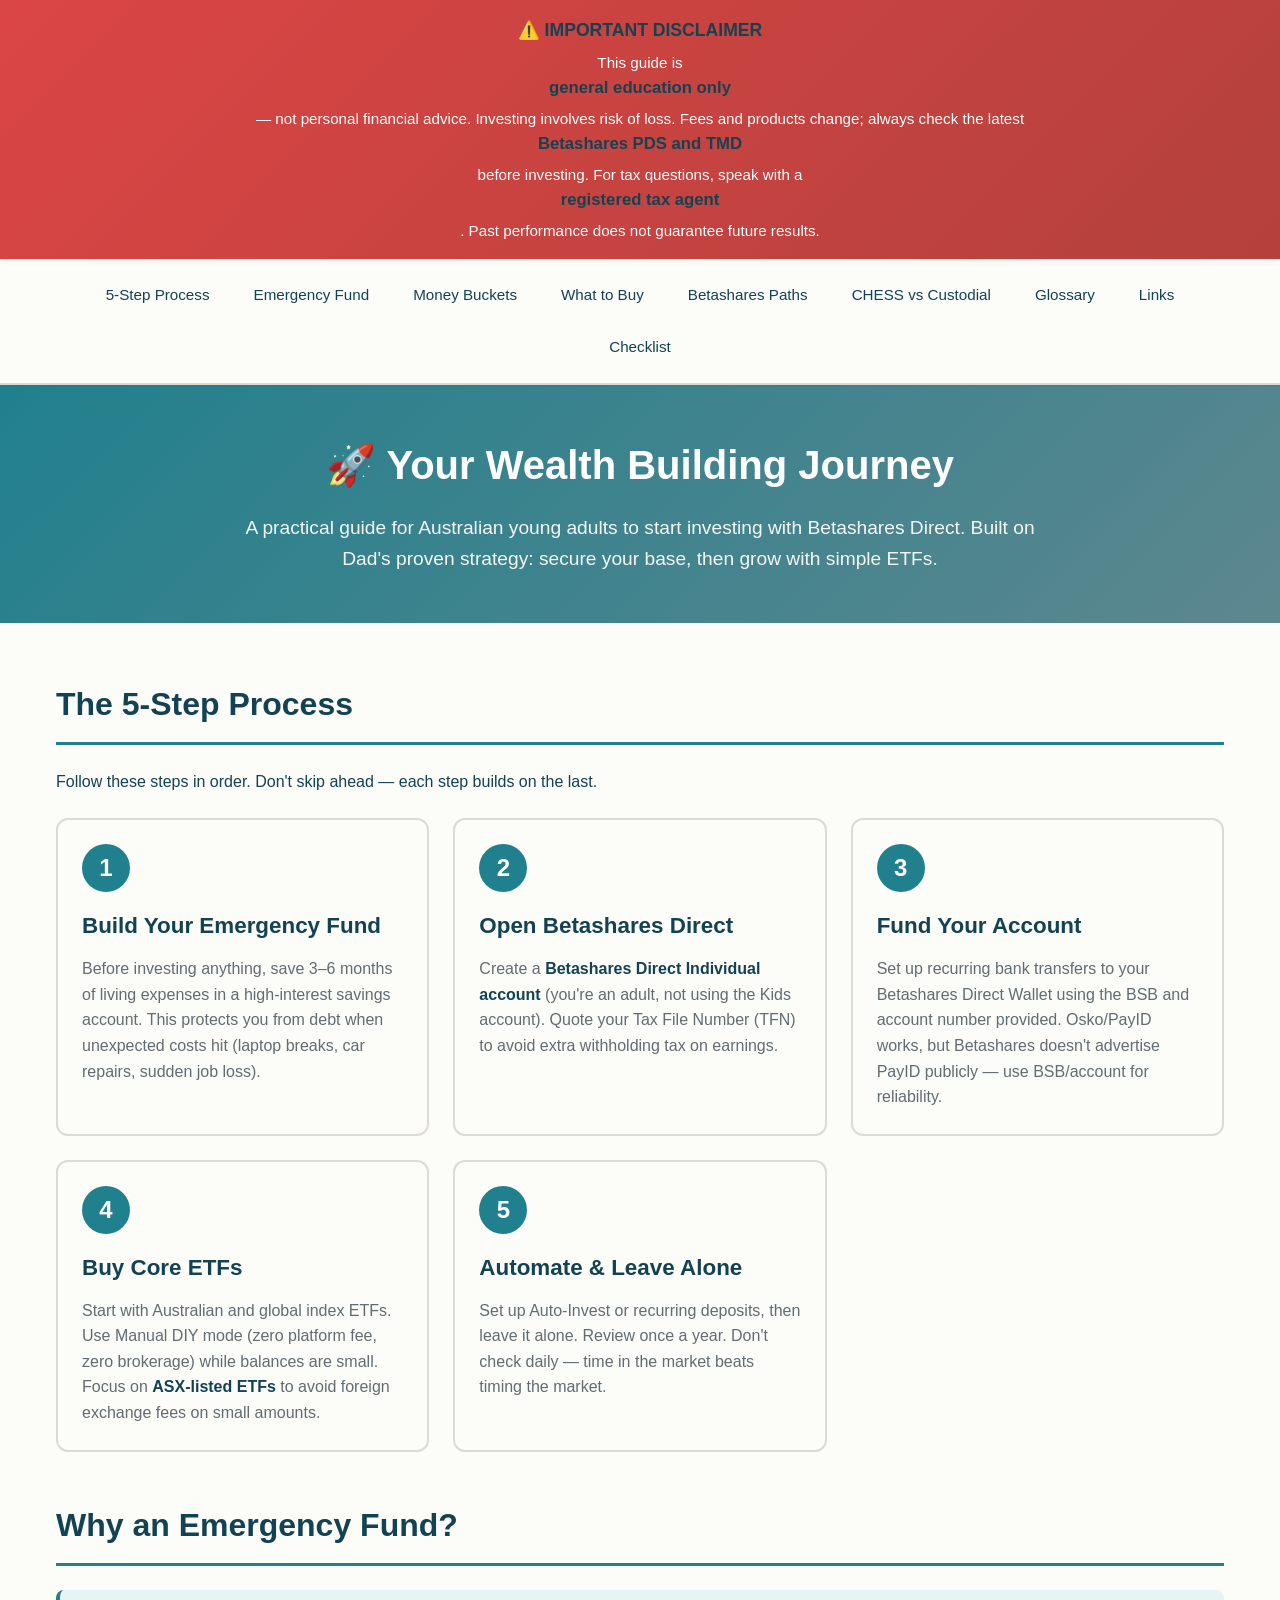
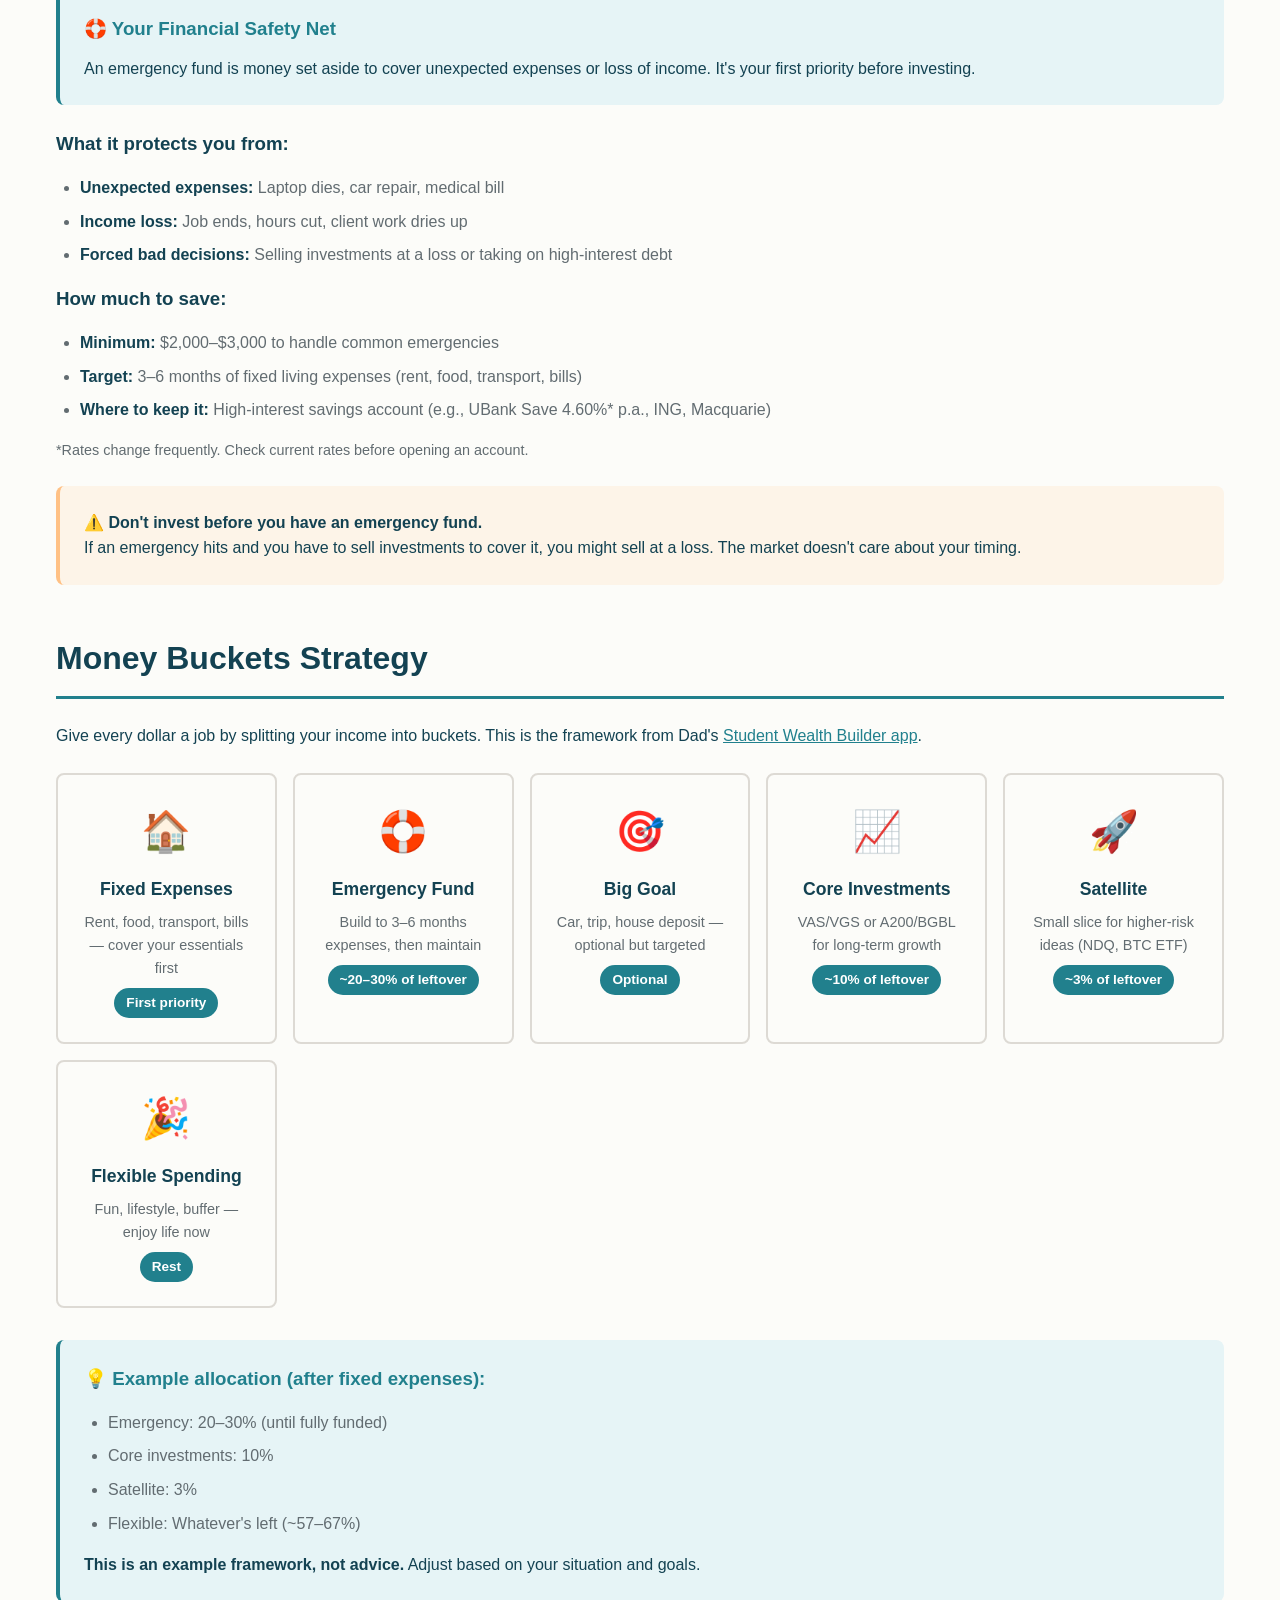
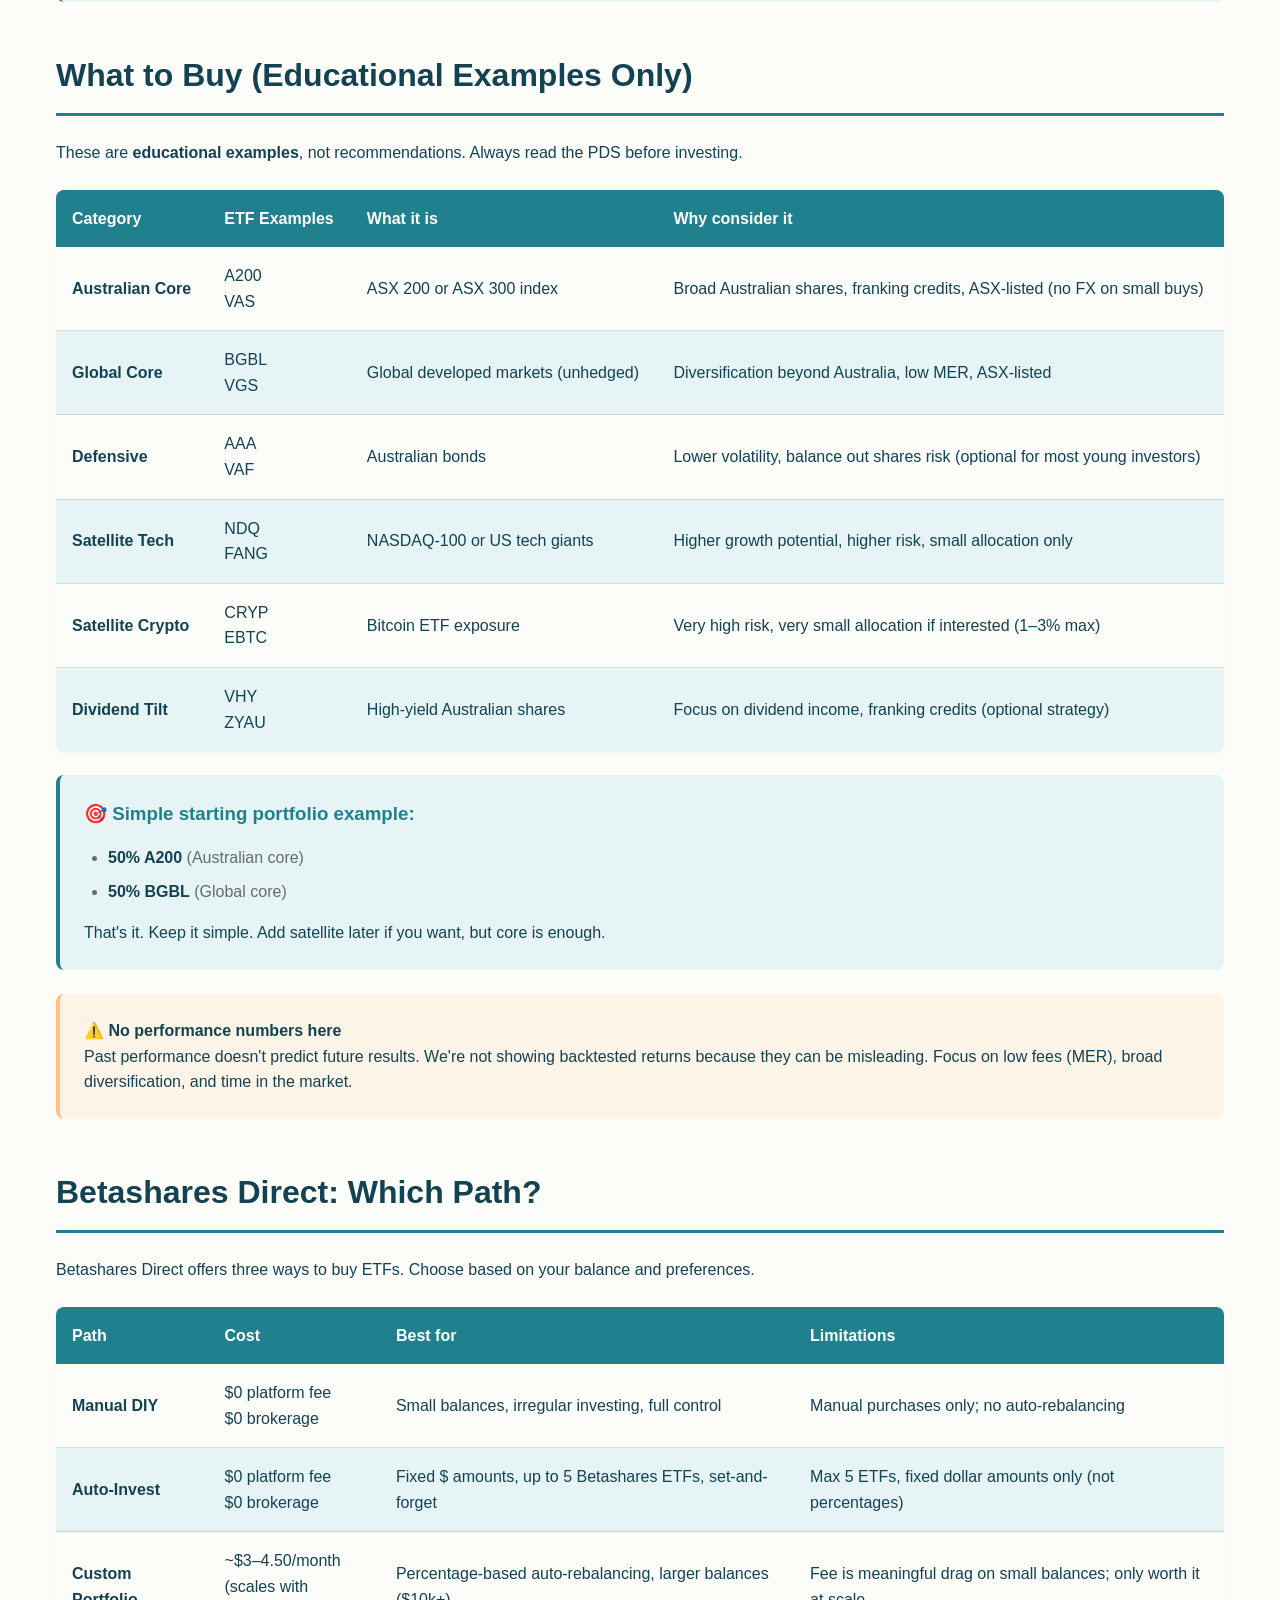
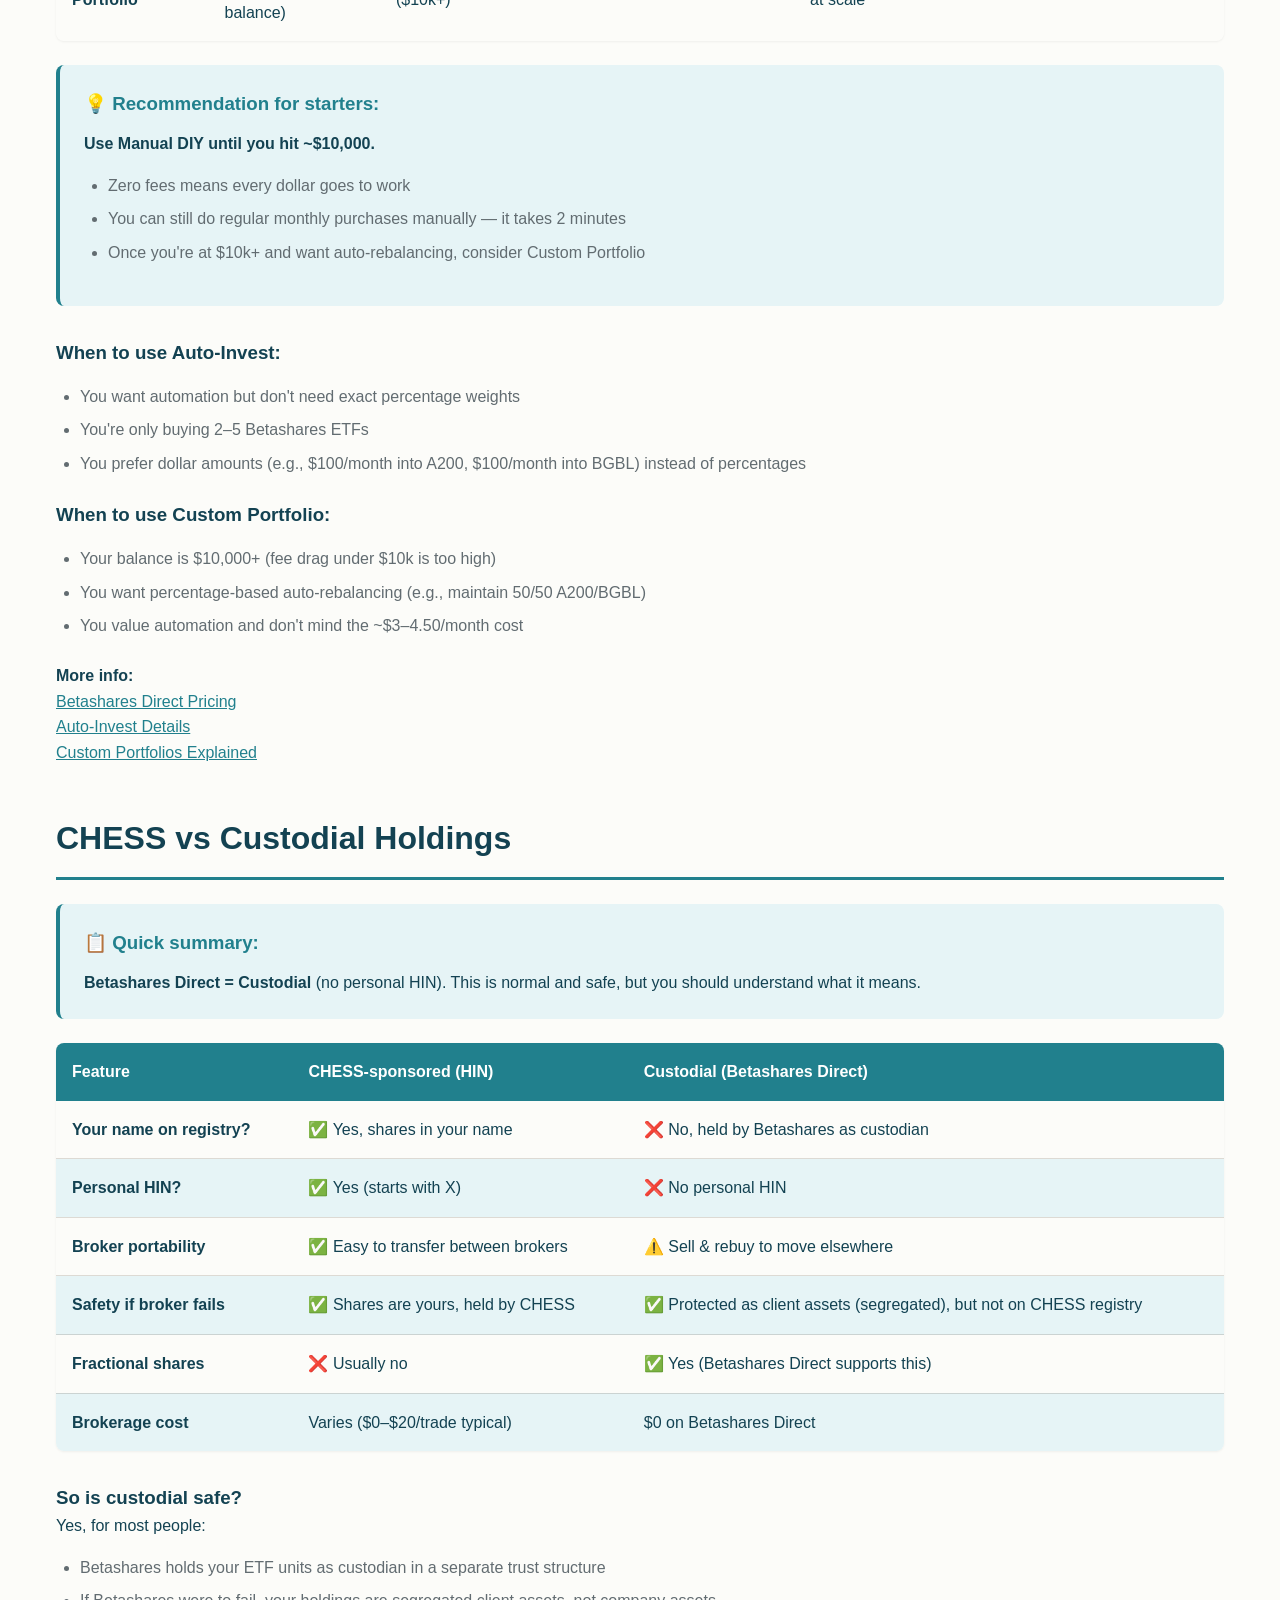
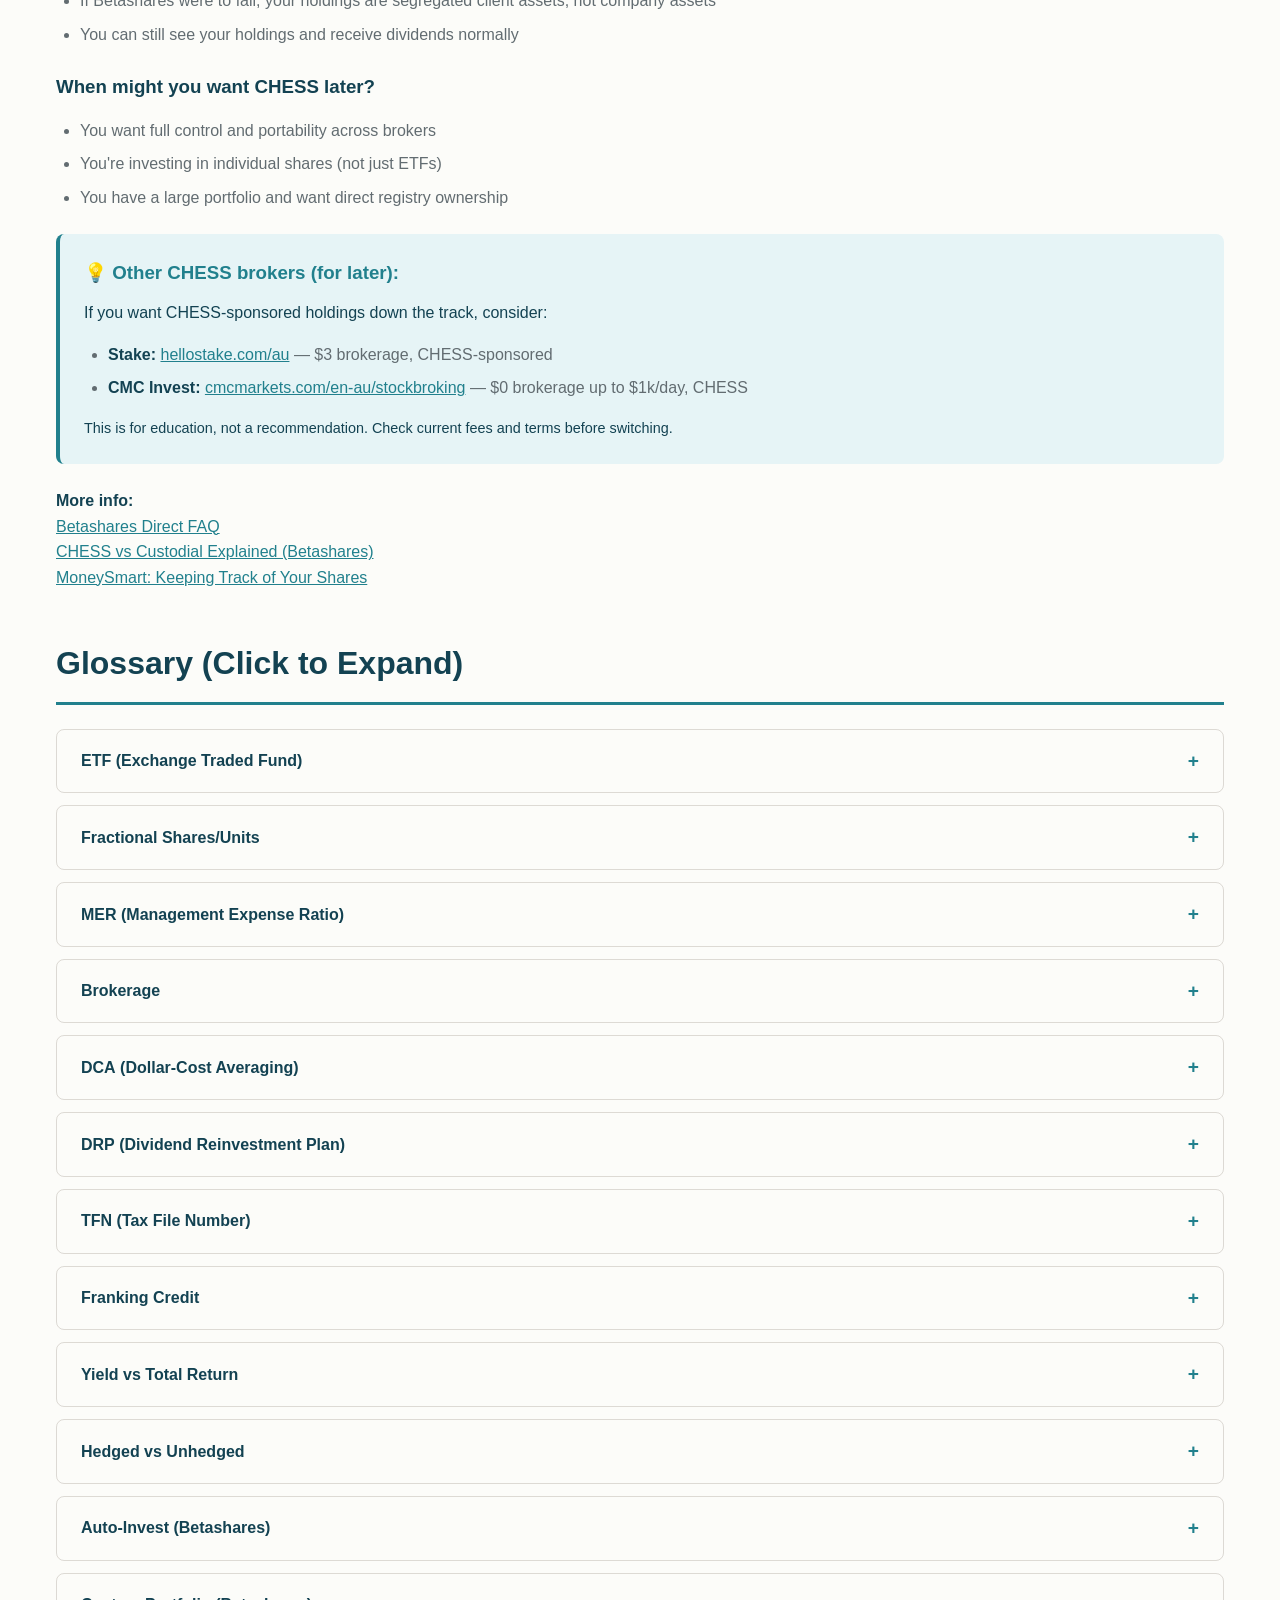
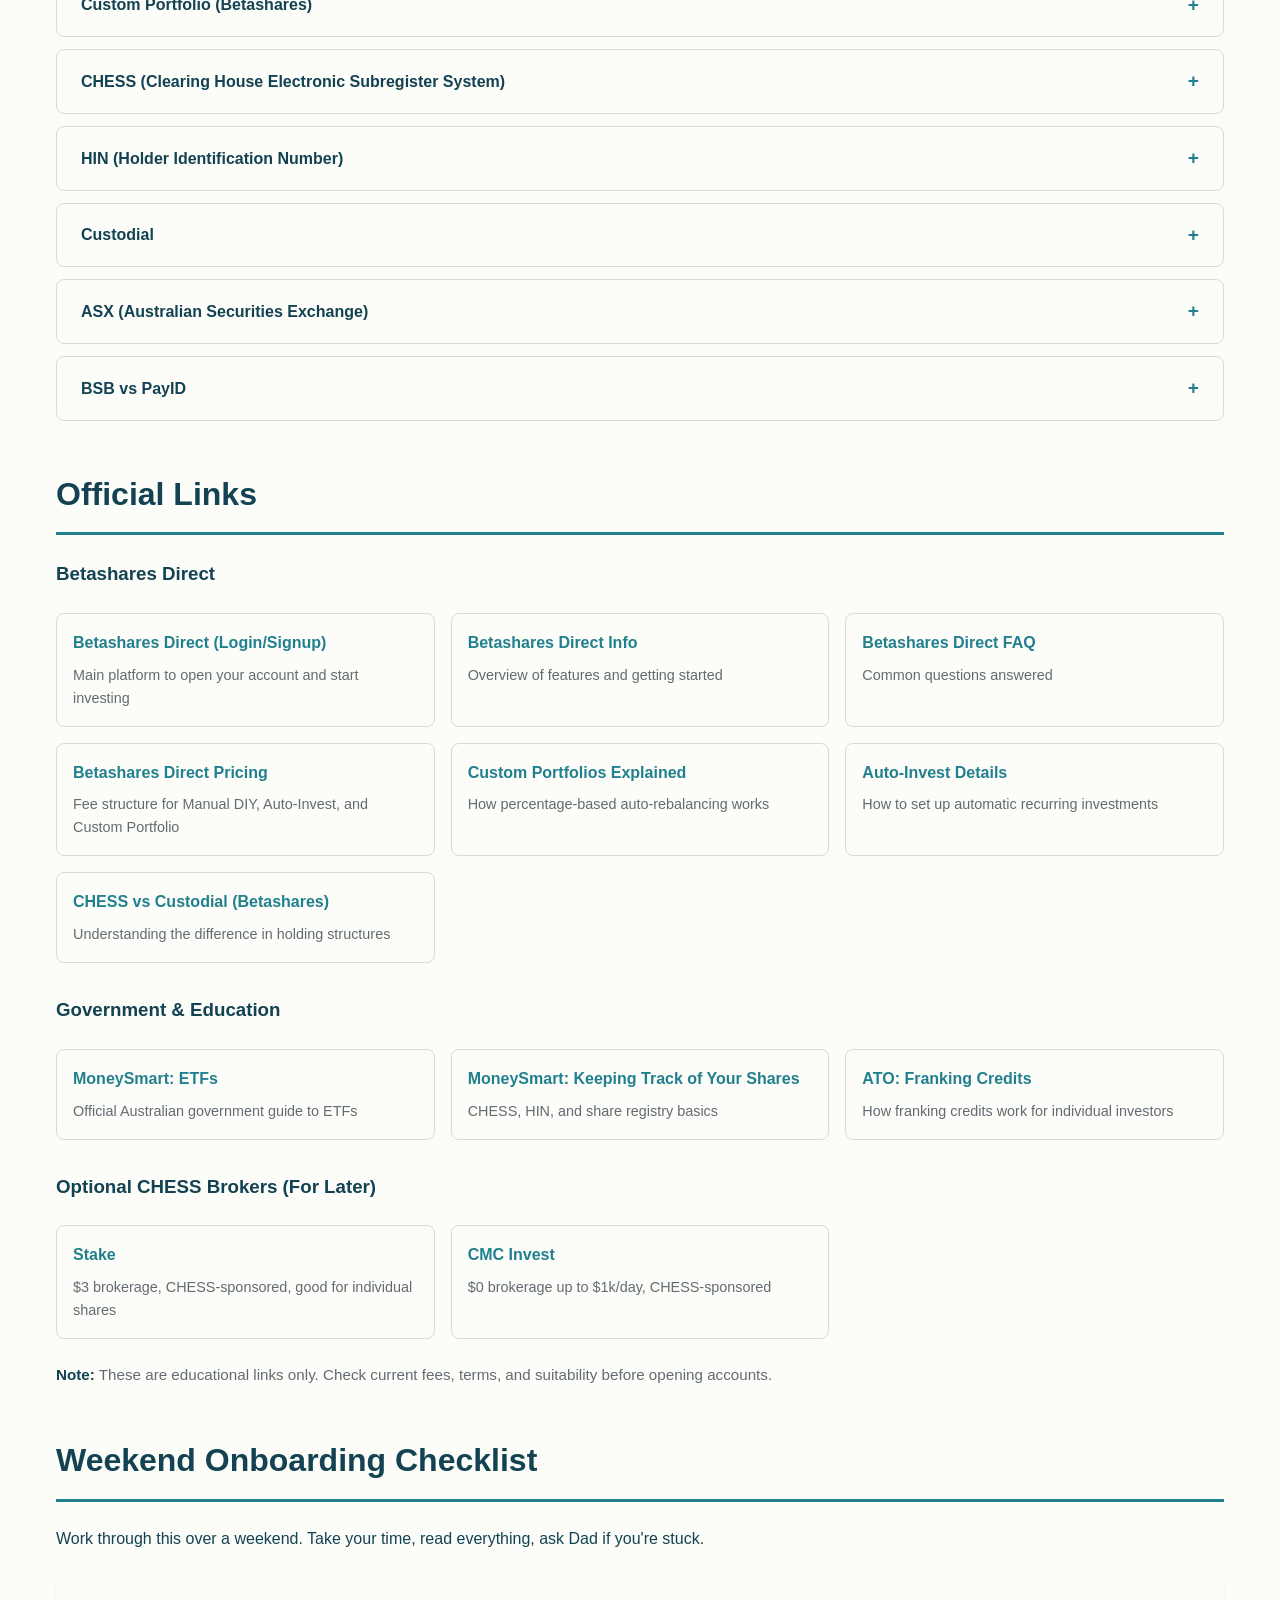
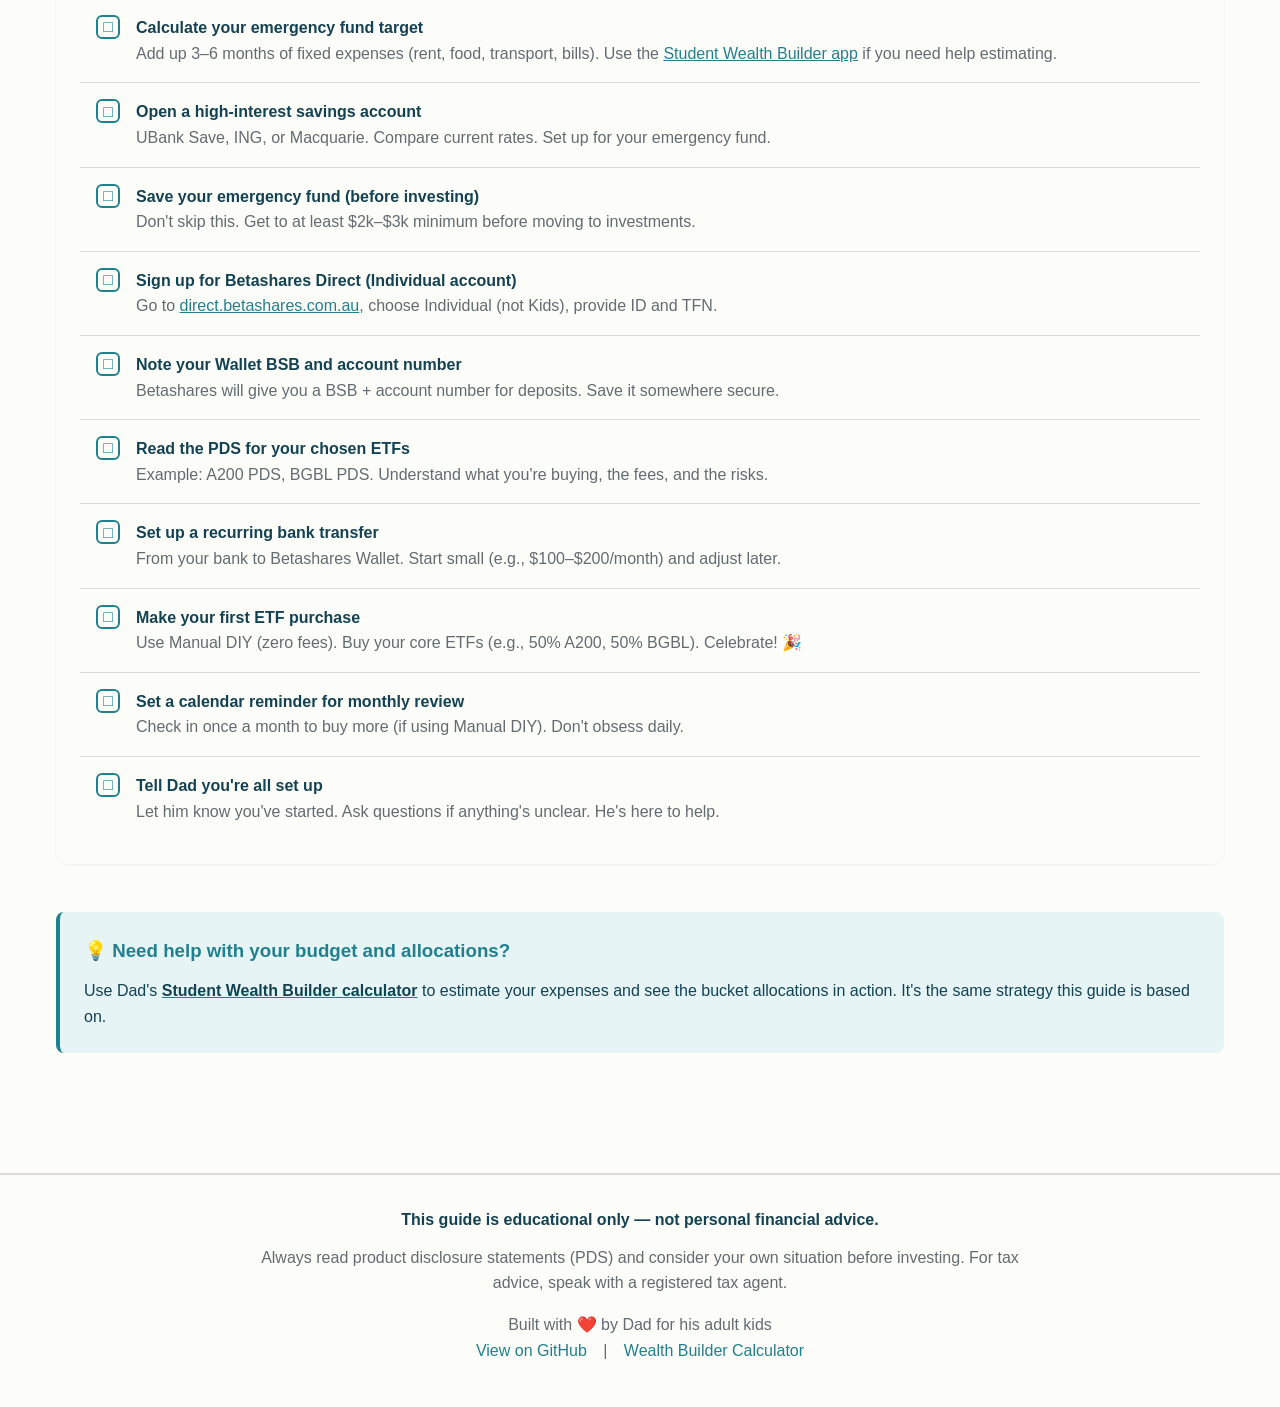
==== guide.html @ 640d8de7 "Add comprehensive wealth guide for adult kids - Create guide.html: self-contained, shareable HTML gu" ====
<!DOCTYPE html>
<html lang="en">
<head>
    <meta charset="UTF-8">
    <meta name="viewport" content="width=device-width, initial-scale=1.0">
    <title>Australian Investing Guide for Young Adults | Betashares Direct</title>
    <style>
        :root {
            --color-primary: #21808D;
            --color-primary-hover: #1D7480;
            --color-primary-light: #E6F4F6;
            --color-secondary: #5D878F;
            --color-accent: #1FB8CD;
            --color-warning: #FFC185;
            --color-error: #DB4545;
            --color-success: #21808D;
            --color-bg: #FCFCF9;
            --color-surface: #FFFFF D;
            --color-text: #134252;
            --color-text-secondary: #626C71;
            --color-border: rgba(94, 82, 64, 0.2);
            --spacing-xs: 8px;
            --spacing-sm: 12px;
            --spacing-md: 16px;
            --spacing-lg: 24px;
            --spacing-xl: 32px;
            --spacing-2xl: 48px;
            --radius-sm: 6px;
            --radius-md: 8px;
            --radius-lg: 12px;
            --shadow-sm: 0 1px 3px rgba(0, 0, 0, 0.04), 0 1px 2px rgba(0, 0, 0, 0.02);
            --shadow-md: 0 4px 6px -1px rgba(0, 0, 0, 0.04), 0 2px 4px -1px rgba(0, 0, 0, 0.02);
        }

        @media (prefers-color-scheme: dark) {
            :root {
                --color-bg: #1F2121;
                --color-surface: #262828;
                --color-text: #F5F5F5;
                --color-text-secondary: rgba(167, 169, 169, 0.7);
                --color-primary: #32B8C6;
                --color-primary-hover: #2DA6B2;
                --color-primary-light: rgba(50, 184, 198, 0.15);
                --color-border: rgba(119, 124, 124, 0.3);
            }
        }

        * {
            margin: 0;
            padding: 0;
            box-sizing: border-box;
        }

        body {
            font-family: -apple-system, BlinkMacSystemFont, 'Segoe UI', Roboto, 'Helvetica Neue', Arial, sans-serif;
            line-height: 1.6;
            color: var(--color-text);
            background-color: var(--color-bg);
            font-size: 16px;
        }

        .disclaimer-banner {
            background: linear-gradient(135deg, #DB4545 0%, #B4413C 100%);
            color: white;
            padding: var(--spacing-md) var(--spacing-lg);
            text-align: center;
            position: sticky;
            top: 0;
            z-index: 1000;
            box-shadow: var(--shadow-md);
        }

        .disclaimer-banner strong {
            display: block;
            font-size: 1.1em;
            margin-bottom: var(--spacing-xs);
        }

        .disclaimer-banner p {
            font-size: 0.95em;
            max-width: 1200px;
            margin: 0 auto;
            line-height: 1.5;
        }

        .nav-menu {
            background: var(--color-surface);
            border-bottom: 2px solid var(--color-border);
            padding: var(--spacing-md) 0;
            position: sticky;
            top: 0;
            z-index: 999;
            box-shadow: var(--shadow-sm);
        }

        .nav-container {
            max-width: 1200px;
            margin: 0 auto;
            padding: 0 var(--spacing-md);
            display: flex;
            flex-wrap: wrap;
            gap: var(--spacing-sm);
            justify-content: center;
        }

        .nav-link {
            color: var(--color-text);
            text-decoration: none;
            padding: var(--spacing-xs) var(--spacing-md);
            border-radius: var(--radius-sm);
            transition: all 0.2s;
            font-weight: 500;
            font-size: 0.95em;
        }

        .nav-link:hover {
            background: var(--color-primary-light);
            color: var(--color-primary);
        }

        .container {
            max-width: 1200px;
            margin: 0 auto;
            padding: var(--spacing-lg) var(--spacing-md);
        }

        .hero {
            background: linear-gradient(135deg, var(--color-primary) 0%, var(--color-secondary) 100%);
            color: white;
            padding: var(--spacing-2xl) var(--spacing-md);
            text-align: center;
            margin-bottom: var(--spacing-xl);
        }

        .hero h1 {
            font-size: 2.5em;
            margin-bottom: var(--spacing-md);
            font-weight: 700;
        }

        .hero p {
            font-size: 1.2em;
            opacity: 0.95;
            max-width: 800px;
            margin: 0 auto;
        }

        .section {
            margin-bottom: var(--spacing-2xl);
            scroll-margin-top: 100px;
        }

        .section-title {
            font-size: 2em;
            color: var(--color-text);
            margin-bottom: var(--spacing-lg);
            padding-bottom: var(--spacing-sm);
            border-bottom: 3px solid var(--color-primary);
            font-weight: 700;
        }

        .step-cards {
            display: grid;
            grid-template-columns: repeat(auto-fit, minmax(280px, 1fr));
            gap: var(--spacing-lg);
            margin: var(--spacing-lg) 0;
        }

        .step-card {
            background: var(--color-surface);
            border: 2px solid var(--color-border);
            border-radius: var(--radius-lg);
            padding: var(--spacing-lg);
            transition: all 0.3s;
            cursor: pointer;
        }

        .step-card:hover {
            transform: translateY(-4px);
            box-shadow: var(--shadow-md);
            border-color: var(--color-primary);
        }

        .step-number {
            background: var(--color-primary);
            color: white;
            width: 48px;
            height: 48px;
            border-radius: 50%;
            display: flex;
            align-items: center;
            justify-content: center;
            font-size: 1.5em;
            font-weight: 700;
            margin-bottom: var(--spacing-md);
        }

        .step-card h3 {
            font-size: 1.4em;
            margin-bottom: var(--spacing-sm);
            color: var(--color-text);
        }

        .step-card p {
            color: var(--color-text-secondary);
            line-height: 1.6;
        }

        .info-box {
            background: var(--color-primary-light);
            border-left: 4px solid var(--color-primary);
            padding: var(--spacing-lg);
            margin: var(--spacing-lg) 0;
            border-radius: var(--radius-md);
        }

        .info-box h3 {
            color: var(--color-primary);
            margin-bottom: var(--spacing-sm);
        }

        .warning-box {
            background: rgba(255, 193, 133, 0.15);
            border-left: 4px solid var(--color-warning);
            padding: var(--spacing-lg);
            margin: var(--spacing-lg) 0;
            border-radius: var(--radius-md);
        }

        .comparison-table {
            width: 100%;
            border-collapse: collapse;
            margin: var(--spacing-lg) 0;
            background: var(--color-surface);
            border-radius: var(--radius-md);
            overflow: hidden;
            box-shadow: var(--shadow-sm);
        }

        .comparison-table th {
            background: var(--color-primary);
            color: white;
            padding: var(--spacing-md);
            text-align: left;
            font-weight: 600;
        }

        .comparison-table td {
            padding: var(--spacing-md);
            border-bottom: 1px solid var(--color-border);
        }

        .comparison-table tr:last-child td {
            border-bottom: none;
        }

        .comparison-table tr:nth-child(even) {
            background: var(--color-primary-light);
        }

        .accordion {
            margin: var(--spacing-lg) 0;
        }

        .accordion-item {
            background: var(--color-surface);
            border: 1px solid var(--color-border);
            border-radius: var(--radius-md);
            margin-bottom: var(--spacing-sm);
            overflow: hidden;
        }

        .accordion-header {
            padding: var(--spacing-md) var(--spacing-lg);
            cursor: pointer;
            display: flex;
            justify-content: space-between;
            align-items: center;
            transition: background 0.2s;
            font-weight: 600;
            color: var(--color-text);
        }

        .accordion-header:hover {
            background: var(--color-primary-light);
        }

        .accordion-icon {
            font-size: 1.2em;
            transition: transform 0.3s;
            color: var(--color-primary);
        }

        .accordion-item.active .accordion-icon {
            transform: rotate(45deg);
        }

        .accordion-content {
            max-height: 0;
            overflow: hidden;
            transition: max-height 0.3s ease-out;
        }

        .accordion-item.active .accordion-content {
            max-height: 500px;
        }

        .accordion-body {
            padding: var(--spacing-md) var(--spacing-lg);
            color: var(--color-text-secondary);
            line-height: 1.7;
        }

        .link-grid {
            display: grid;
            grid-template-columns: repeat(auto-fill, minmax(300px, 1fr));
            gap: var(--spacing-md);
            margin: var(--spacing-lg) 0;
        }

        .link-card {
            background: var(--color-surface);
            border: 1px solid var(--color-border);
            border-radius: var(--radius-md);
            padding: var(--spacing-md);
            transition: all 0.2s;
        }

        .link-card:hover {
            box-shadow: var(--shadow-md);
            transform: translateY(-2px);
        }

        .link-card a {
            color: var(--color-primary);
            text-decoration: none;
            font-weight: 600;
            display: block;
            margin-bottom: var(--spacing-xs);
        }

        .link-card a:hover {
            text-decoration: underline;
        }

        .link-card p {
            font-size: 0.9em;
            color: var(--color-text-secondary);
            margin: 0;
        }

        .checklist {
            background: var(--color-surface);
            border-radius: var(--radius-lg);
            padding: var(--spacing-lg);
            box-shadow: var(--shadow-sm);
        }

        .checklist-item {
            padding: var(--spacing-md);
            border-bottom: 1px solid var(--color-border);
            display: flex;
            align-items: start;
            gap: var(--spacing-md);
        }

        .checklist-item:last-child {
            border-bottom: none;
        }

        .checkbox-icon {
            min-width: 24px;
            height: 24px;
            border: 2px solid var(--color-primary);
            border-radius: var(--radius-sm);
            display: flex;
            align-items: center;
            justify-content: center;
            color: var(--color-primary);
            font-weight: 700;
        }

        .bucket-visual {
            display: grid;
            grid-template-columns: repeat(auto-fit, minmax(200px, 1fr));
            gap: var(--spacing-md);
            margin: var(--spacing-lg) 0;
        }

        .bucket-item {
            background: var(--color-surface);
            border: 2px solid var(--color-border);
            border-radius: var(--radius-md);
            padding: var(--spacing-lg);
            text-align: center;
            transition: all 0.2s;
        }

        .bucket-item:hover {
            border-color: var(--color-primary);
            box-shadow: var(--shadow-md);
        }

        .bucket-icon {
            font-size: 2.5em;
            margin-bottom: var(--spacing-sm);
        }

        .bucket-item h4 {
            color: var(--color-text);
            margin-bottom: var(--spacing-xs);
            font-size: 1.1em;
        }

        .bucket-item p {
            font-size: 0.9em;
            color: var(--color-text-secondary);
            margin: 0;
        }

        .percentage-badge {
            background: var(--color-primary);
            color: white;
            padding: 4px 12px;
            border-radius: 20px;
            font-size: 0.85em;
            font-weight: 600;
            display: inline-block;
            margin-top: var(--spacing-xs);
        }

        .footer {
            background: var(--color-surface);
            border-top: 2px solid var(--color-border);
            padding: var(--spacing-xl) var(--spacing-md);
            text-align: center;
            margin-top: var(--spacing-2xl);
        }

        .footer-content {
            max-width: 800px;
            margin: 0 auto;
        }

        .footer p {
            color: var(--color-text-secondary);
            margin-bottom: var(--spacing-sm);
        }

        .footer-link {
            color: var(--color-primary);
            text-decoration: none;
            margin: 0 var(--spacing-sm);
        }

        .footer-link:hover {
            text-decoration: underline;
        }

        ul, ol {
            margin: var(--spacing-md) 0;
            padding-left: var(--spacing-lg);
        }

        li {
            margin-bottom: var(--spacing-xs);
            color: var(--color-text-secondary);
        }

        strong {
            color: var(--color-text);
        }

        a {
            color: var(--color-primary);
        }

        @media (max-width: 768px) {
            .hero h1 {
                font-size: 1.8em;
            }

            .hero p {
                font-size: 1em;
            }

            .section-title {
                font-size: 1.5em;
            }

            .step-cards {
                grid-template-columns: 1fr;
            }

            .nav-container {
                flex-direction: column;
            }

            .comparison-table {
                font-size: 0.9em;
            }

            .comparison-table th,
            .comparison-table td {
                padding: var(--spacing-sm);
            }
        }

        .highlight {
            background: rgba(255, 193, 133, 0.3);
            padding: 2px 6px;
            border-radius: 3px;
        }
    </style>
</head>
<body>
    <!-- Disclaimer Banner -->
    <div class="disclaimer-banner">
        <strong>⚠️ IMPORTANT DISCLAIMER</strong>
        <p>
            This guide is <strong>general education only</strong> — not personal financial advice. 
            Investing involves risk of loss. Fees and products change; always check the latest 
            <strong>Betashares PDS and TMD</strong> before investing. For tax questions, 
            speak with a <strong>registered tax agent</strong>. Past performance does not guarantee future results.
        </p>
    </div>

    <!-- Navigation -->
    <nav class="nav-menu">
        <div class="nav-container">
            <a href="#steps" class="nav-link">5-Step Process</a>
            <a href="#emergency" class="nav-link">Emergency Fund</a>
            <a href="#buckets" class="nav-link">Money Buckets</a>
            <a href="#products" class="nav-link">What to Buy</a>
            <a href="#betashares" class="nav-link">Betashares Paths</a>
            <a href="#chess" class="nav-link">CHESS vs Custodial</a>
            <a href="#glossary" class="nav-link">Glossary</a>
            <a href="#links" class="nav-link">Links</a>
            <a href="#checklist" class="nav-link">Checklist</a>
        </div>
    </nav>

    <!-- Hero -->
    <div class="hero">
        <h1>🚀 Your Wealth Building Journey</h1>
        <p>A practical guide for Australian young adults to start investing with Betashares Direct. 
           Built on Dad's proven strategy: secure your base, then grow with simple ETFs.</p>
    </div>

    <!-- 5-Step Process -->
    <div class="container">
        <section id="steps" class="section">
            <h2 class="section-title">The 5-Step Process</h2>
            <p>Follow these steps in order. Don't skip ahead — each step builds on the last.</p>
            
            <div class="step-cards">
                <div class="step-card">
                    <div class="step-number">1</div>
                    <h3>Build Your Emergency Fund</h3>
                    <p>Before investing anything, save 3–6 months of living expenses in a high-interest savings account. 
                       This protects you from debt when unexpected costs hit (laptop breaks, car repairs, sudden job loss).</p>
                </div>

                <div class="step-card">
                    <div class="step-number">2</div>
                    <h3>Open Betashares Direct</h3>
                    <p>Create a <strong>Betashares Direct Individual account</strong> (you're an adult, not using the Kids account). 
                       Quote your Tax File Number (TFN) to avoid extra withholding tax on earnings.</p>
                </div>

                <div class="step-card">
                    <div class="step-number">3</div>
                    <h3>Fund Your Account</h3>
                    <p>Set up recurring bank transfers to your Betashares Direct Wallet using the BSB and account number provided. 
                       Osko/PayID works, but Betashares doesn't advertise PayID publicly — use BSB/account for reliability.</p>
                </div>

                <div class="step-card">
                    <div class="step-number">4</div>
                    <h3>Buy Core ETFs</h3>
                    <p>Start with Australian and global index ETFs. Use Manual DIY mode (zero platform fee, zero brokerage) 
                       while balances are small. Focus on <strong>ASX-listed ETFs</strong> to avoid foreign exchange fees on small amounts.</p>
                </div>

                <div class="step-card">
                    <div class="step-number">5</div>
                    <h3>Automate & Leave Alone</h3>
                    <p>Set up Auto-Invest or recurring deposits, then leave it alone. Review once a year. 
                       Don't check daily — time in the market beats timing the market.</p>
                </div>
            </div>
        </section>

        <!-- Emergency Fund -->
        <section id="emergency" class="section">
            <h2 class="section-title">Why an Emergency Fund?</h2>
            
            <div class="info-box">
                <h3>🛟 Your Financial Safety Net</h3>
                <p>An emergency fund is money set aside to cover unexpected expenses or loss of income. 
                   It's your first priority before investing.</p>
            </div>

            <h3>What it protects you from:</h3>
            <ul>
                <li><strong>Unexpected expenses:</strong> Laptop dies, car repair, medical bill</li>
                <li><strong>Income loss:</strong> Job ends, hours cut, client work dries up</li>
                <li><strong>Forced bad decisions:</strong> Selling investments at a loss or taking on high-interest debt</li>
            </ul>

            <h3>How much to save:</h3>
            <ul>
                <li><strong>Minimum:</strong> $2,000–$3,000 to handle common emergencies</li>
                <li><strong>Target:</strong> 3–6 months of fixed living expenses (rent, food, transport, bills)</li>
                <li><strong>Where to keep it:</strong> High-interest savings account (e.g., UBank Save 4.60%* p.a., ING, Macquarie)</li>
            </ul>

            <p style="font-size: 0.9em; color: var(--color-text-secondary); margin-top: var(--spacing-md);">
                *Rates change frequently. Check current rates before opening an account.
            </p>

            <div class="warning-box">
                <strong>⚠️ Don't invest before you have an emergency fund.</strong>
                <p>If an emergency hits and you have to sell investments to cover it, you might sell at a loss. 
                   The market doesn't care about your timing.</p>
            </div>
        </section>

        <!-- Money Buckets -->
        <section id="buckets" class="section">
            <h2 class="section-title">Money Buckets Strategy</h2>
            
            <p>Give every dollar a job by splitting your income into buckets. This is the framework from Dad's 
               <a href="index.html">Student Wealth Builder app</a>.</p>

            <div class="bucket-visual">
                <div class="bucket-item">
                    <div class="bucket-icon">🏠</div>
                    <h4>Fixed Expenses</h4>
                    <p>Rent, food, transport, bills — cover your essentials first</p>
                    <div class="percentage-badge">First priority</div>
                </div>

                <div class="bucket-item">
                    <div class="bucket-icon">🛟</div>
                    <h4>Emergency Fund</h4>
                    <p>Build to 3–6 months expenses, then maintain</p>
                    <div class="percentage-badge">~20–30% of leftover</div>
                </div>

                <div class="bucket-item">
                    <div class="bucket-icon">🎯</div>
                    <h4>Big Goal</h4>
                    <p>Car, trip, house deposit — optional but targeted</p>
                    <div class="percentage-badge">Optional</div>
                </div>

                <div class="bucket-item">
                    <div class="bucket-icon">📈</div>
                    <h4>Core Investments</h4>
                    <p>VAS/VGS or A200/BGBL for long-term growth</p>
                    <div class="percentage-badge">~10% of leftover</div>
                </div>

                <div class="bucket-item">
                    <div class="bucket-icon">🚀</div>
                    <h4>Satellite</h4>
                    <p>Small slice for higher-risk ideas (NDQ, BTC ETF)</p>
                    <div class="percentage-badge">~3% of leftover</div>
                </div>

                <div class="bucket-item">
                    <div class="bucket-icon">🎉</div>
                    <h4>Flexible Spending</h4>
                    <p>Fun, lifestyle, buffer — enjoy life now</p>
                    <div class="percentage-badge">Rest</div>
                </div>
            </div>

            <div class="info-box" style="margin-top: var(--spacing-xl);">
                <h3>💡 Example allocation (after fixed expenses):</h3>
                <ul>
                    <li>Emergency: 20–30% (until fully funded)</li>
                    <li>Core investments: 10%</li>
                    <li>Satellite: 3%</li>
                    <li>Flexible: Whatever's left (~57–67%)</li>
                </ul>
                <p style="margin-top: var(--spacing-sm);">
                    <strong>This is an example framework, not advice.</strong> Adjust based on your situation and goals.
                </p>
            </div>
        </section>

        <!-- What to Buy -->
        <section id="products" class="section">
            <h2 class="section-title">What to Buy (Educational Examples Only)</h2>
            
            <p>These are <strong>educational examples</strong>, not recommendations. Always read the PDS before investing.</p>

            <table class="comparison-table">
                <thead>
                    <tr>
                        <th>Category</th>
                        <th>ETF Examples</th>
                        <th>What it is</th>
                        <th>Why consider it</th>
                    </tr>
                </thead>
                <tbody>
                    <tr>
                        <td><strong>Australian Core</strong></td>
                        <td>A200<br>VAS</td>
                        <td>ASX 200 or ASX 300 index</td>
                        <td>Broad Australian shares, franking credits, ASX-listed (no FX on small buys)</td>
                    </tr>
                    <tr>
                        <td><strong>Global Core</strong></td>
                        <td>BGBL<br>VGS</td>
                        <td>Global developed markets (unhedged)</td>
                        <td>Diversification beyond Australia, low MER, ASX-listed</td>
                    </tr>
                    <tr>
                        <td><strong>Defensive</strong></td>
                        <td>AAA<br>VAF</td>
                        <td>Australian bonds</td>
                        <td>Lower volatility, balance out shares risk (optional for most young investors)</td>
                    </tr>
                    <tr>
                        <td><strong>Satellite Tech</strong></td>
                        <td>NDQ<br>FANG</td>
                        <td>NASDAQ-100 or US tech giants</td>
                        <td>Higher growth potential, higher risk, small allocation only</td>
                    </tr>
                    <tr>
                        <td><strong>Satellite Crypto</strong></td>
                        <td>CRYP<br>EBTC</td>
                        <td>Bitcoin ETF exposure</td>
                        <td>Very high risk, very small allocation if interested (1–3% max)</td>
                    </tr>
                    <tr>
                        <td><strong>Dividend Tilt</strong></td>
                        <td>VHY<br>ZYAU</td>
                        <td>High-yield Australian shares</td>
                        <td>Focus on dividend income, franking credits (optional strategy)</td>
                    </tr>
                </tbody>
            </table>

            <div class="info-box" style="margin-top: var(--spacing-lg);">
                <h3>🎯 Simple starting portfolio example:</h3>
                <ul>
                    <li><strong>50% A200</strong> (Australian core)</li>
                    <li><strong>50% BGBL</strong> (Global core)</li>
                </ul>
                <p style="margin-top: var(--spacing-sm);">
                    That's it. Keep it simple. Add satellite later if you want, but core is enough.
                </p>
            </div>

            <div class="warning-box">
                <strong>⚠️ No performance numbers here</strong>
                <p>Past performance doesn't predict future results. We're not showing backtested returns because 
                   they can be misleading. Focus on low fees (MER), broad diversification, and time in the market.</p>
            </div>
        </section>

        <!-- Betashares Paths -->
        <section id="betashares" class="section">
            <h2 class="section-title">Betashares Direct: Which Path?</h2>
            
            <p>Betashares Direct offers three ways to buy ETFs. Choose based on your balance and preferences.</p>

            <table class="comparison-table">
                <thead>
                    <tr>
                        <th>Path</th>
                        <th>Cost</th>
                        <th>Best for</th>
                        <th>Limitations</th>
                    </tr>
                </thead>
                <tbody>
                    <tr>
                        <td><strong>Manual DIY</strong></td>
                        <td>$0 platform fee<br>$0 brokerage</td>
                        <td>Small balances, irregular investing, full control</td>
                        <td>Manual purchases only; no auto-rebalancing</td>
                    </tr>
                    <tr>
                        <td><strong>Auto-Invest</strong></td>
                        <td>$0 platform fee<br>$0 brokerage</td>
                        <td>Fixed $ amounts, up to 5 Betashares ETFs, set-and-forget</td>
                        <td>Max 5 ETFs, fixed dollar amounts only (not percentages)</td>
                    </tr>
                    <tr>
                        <td><strong>Custom Portfolio</strong></td>
                        <td>~$3–4.50/month<br>(scales with balance)</td>
                        <td>Percentage-based auto-rebalancing, larger balances ($10k+)</td>
                        <td>Fee is meaningful drag on small balances; only worth it at scale</td>
                    </tr>
                </tbody>
            </table>

            <div class="info-box" style="margin-top: var(--spacing-lg);">
                <h3>💡 Recommendation for starters:</h3>
                <p><strong>Use Manual DIY until you hit ~$10,000.</strong></p>
                <ul>
                    <li>Zero fees means every dollar goes to work</li>
                    <li>You can still do regular monthly purchases manually — it takes 2 minutes</li>
                    <li>Once you're at $10k+ and want auto-rebalancing, consider Custom Portfolio</li>
                </ul>
            </div>

            <h3 style="margin-top: var(--spacing-xl);">When to use Auto-Invest:</h3>
            <ul>
                <li>You want automation but don't need exact percentage weights</li>
                <li>You're only buying 2–5 Betashares ETFs</li>
                <li>You prefer dollar amounts (e.g., $100/month into A200, $100/month into BGBL) instead of percentages</li>
            </ul>

            <h3 style="margin-top: var(--spacing-lg);">When to use Custom Portfolio:</h3>
            <ul>
                <li>Your balance is $10,000+ (fee drag under $10k is too high)</li>
                <li>You want percentage-based auto-rebalancing (e.g., maintain 50/50 A200/BGBL)</li>
                <li>You value automation and don't mind the ~$3–4.50/month cost</li>
            </ul>

            <p style="margin-top: var(--spacing-lg);">
                <strong>More info:</strong><br>
                <a href="https://www.betashares.com.au/direct/pricing" target="_blank">Betashares Direct Pricing</a><br>
                <a href="https://www.betashares.com.au/direct/auto-invest" target="_blank">Auto-Invest Details</a><br>
                <a href="https://www.betashares.com.au/direct/custom-portfolios" target="_blank">Custom Portfolios Explained</a>
            </p>
        </section>

        <!-- CHESS -->
        <section id="chess" class="section">
            <h2 class="section-title">CHESS vs Custodial Holdings</h2>
            
            <div class="info-box">
                <h3>📋 Quick summary:</h3>
                <p><strong>Betashares Direct = Custodial</strong> (no personal HIN). This is normal and safe, 
                   but you should understand what it means.</p>
            </div>

            <table class="comparison-table" style="margin-top: var(--spacing-lg);">
                <thead>
                    <tr>
                        <th>Feature</th>
                        <th>CHESS-sponsored (HIN)</th>
                        <th>Custodial (Betashares Direct)</th>
                    </tr>
                </thead>
                <tbody>
                    <tr>
                        <td><strong>Your name on registry?</strong></td>
                        <td>✅ Yes, shares in your name</td>
                        <td>❌ No, held by Betashares as custodian</td>
                    </tr>
                    <tr>
                        <td><strong>Personal HIN?</strong></td>
                        <td>✅ Yes (starts with X)</td>
                        <td>❌ No personal HIN</td>
                    </tr>
                    <tr>
                        <td><strong>Broker portability</strong></td>
                        <td>✅ Easy to transfer between brokers</td>
                        <td>⚠️ Sell & rebuy to move elsewhere</td>
                    </tr>
                    <tr>
                        <td><strong>Safety if broker fails</strong></td>
                        <td>✅ Shares are yours, held by CHESS</td>
                        <td>✅ Protected as client assets (segregated), but not on CHESS registry</td>
                    </tr>
                    <tr>
                        <td><strong>Fractional shares</strong></td>
                        <td>❌ Usually no</td>
                        <td>✅ Yes (Betashares Direct supports this)</td>
                    </tr>
                    <tr>
                        <td><strong>Brokerage cost</strong></td>
                        <td>Varies ($0–$20/trade typical)</td>
                        <td>$0 on Betashares Direct</td>
                    </tr>
                </tbody>
            </table>

            <h3 style="margin-top: var(--spacing-xl);">So is custodial safe?</h3>
            <p>Yes, for most people:</p>
            <ul>
                <li>Betashares holds your ETF units as custodian in a separate trust structure</li>
                <li>If Betashares were to fail, your holdings are segregated client assets, not company assets</li>
                <li>You can still see your holdings and receive dividends normally</li>
            </ul>

            <h3 style="margin-top: var(--spacing-lg);">When might you want CHESS later?</h3>
            <ul>
                <li>You want full control and portability across brokers</li>
                <li>You're investing in individual shares (not just ETFs)</li>
                <li>You have a large portfolio and want direct registry ownership</li>
            </ul>

            <div class="info-box" style="margin-top: var(--spacing-lg);">
                <h3>💡 Other CHESS brokers (for later):</h3>
                <p>If you want CHESS-sponsored holdings down the track, consider:</p>
                <ul>
                    <li><strong>Stake:</strong> <a href="https://hellostake.com/au" target="_blank">hellostake.com/au</a> — $3 brokerage, CHESS-sponsored</li>
                    <li><strong>CMC Invest:</strong> <a href="https://www.cmcmarkets.com/en-au/stockbroking" target="_blank">cmcmarkets.com/en-au/stockbroking</a> — $0 brokerage up to $1k/day, CHESS</li>
                </ul>
                <p style="margin-top: var(--spacing-sm); font-size: 0.9em;">
                    This is for education, not a recommendation. Check current fees and terms before switching.
                </p>
            </div>

            <p style="margin-top: var(--spacing-lg);">
                <strong>More info:</strong><br>
                <a href="https://www.betashares.com.au/direct/faq" target="_blank">Betashares Direct FAQ</a><br>
                <a href="https://www.betashares.com.au/education/chess-sponsored-vs-custodial-holding/" target="_blank">CHESS vs Custodial Explained (Betashares)</a><br>
                <a href="https://moneysmart.gov.au/shares/keeping-track-of-your-shares" target="_blank">MoneySmart: Keeping Track of Your Shares</a>
            </p>
        </section>

        <!-- Glossary -->
        <section id="glossary" class="section">
            <h2 class="section-title">Glossary (Click to Expand)</h2>
            
            <div class="accordion">
                <div class="accordion-item">
                    <div class="accordion-header">
                        <span><strong>ETF</strong> (Exchange Traded Fund)</span>
                        <span class="accordion-icon">+</span>
                    </div>
                    <div class="accordion-content">
                        <div class="accordion-body">
                            <p>A fund that holds a basket of assets (shares, bonds, etc.) and trades on the stock exchange like a regular share. 
                               When you buy an ETF, you own a slice of everything inside it. Example: VGS holds ~1,400 global companies.</p>
                            <p><strong>Common mix-up:</strong> People sometimes type "EFT" (electronic funds transfer). 
                               The investment product is <span class="highlight">ETF</span>.</p>
                        </div>
                    </div>
                </div>

                <div class="accordion-item">
                    <div class="accordion-header">
                        <span><strong>Fractional Shares/Units</strong></span>
                        <span class="accordion-icon">+</span>
                    </div>
                    <div class="accordion-content">
                        <div class="accordion-body">
                            <p>The ability to buy less than one full unit of an ETF or share. For example, if VGS costs $120/unit and you have $50, 
                               fractional investing lets you buy 0.4167 units. Betashares Direct supports this; many CHESS brokers don't.</p>
                        </div>
                    </div>
                </div>

                <div class="accordion-item">
                    <div class="accordion-header">
                        <span><strong>MER</strong> (Management Expense Ratio)</span>
                        <span class="accordion-icon">+</span>
                    </div>
                    <div class="accordion-content">
                        <div class="accordion-body">
                            <p>The annual fee charged by the fund manager, expressed as a percentage of your investment. 
                               Example: A200 has a 0.04% p.a. MER — on $1,000 invested, that's $0.40/year. 
                               Lower MER = more of your money stays invested.</p>
                        </div>
                    </div>
                </div>

                <div class="accordion-item">
                    <div class="accordion-header">
                        <span><strong>Brokerage</strong></span>
                        <span class="accordion-icon">+</span>
                    </div>
                    <div class="accordion-content">
                        <div class="accordion-body">
                            <p>The fee you pay each time you buy or sell shares/ETFs. Betashares Direct charges $0 brokerage. 
                               Traditional brokers might charge $5–$20/trade. On small amounts, high brokerage eats into returns.</p>
                        </div>
                    </div>
                </div>

                <div class="accordion-item">
                    <div class="accordion-header">
                        <span><strong>DCA</strong> (Dollar-Cost Averaging)</span>
                        <span class="accordion-icon">+</span>
                    </div>
                    <div class="accordion-content">
                        <div class="accordion-body">
                            <p>Investing a fixed amount regularly (e.g., $200/month) regardless of market price. 
                               You buy more units when prices are low, fewer when high. Smooths out volatility and removes emotion from timing.</p>
                        </div>
                    </div>
                </div>

                <div class="accordion-item">
                    <div class="accordion-header">
                        <span><strong>DRP</strong> (Dividend Reinvestment Plan)</span>
                        <span class="accordion-icon">+</span>
                    </div>
                    <div class="accordion-content">
                        <div class="accordion-body">
                            <p>Automatically reinvests dividends to buy more units instead of paying cash. 
                               Compounds growth but may trigger small taxable events. Check if your broker/platform supports it.</p>
                        </div>
                    </div>
                </div>

                <div class="accordion-item">
                    <div class="accordion-header">
                        <span><strong>TFN</strong> (Tax File Number)</span>
                        <span class="accordion-icon">+</span>
                    </div>
                    <div class="accordion-content">
                        <div class="accordion-body">
                            <p>Your unique Australian tax identifier. Quote it when opening investment accounts to avoid extra 
                               withholding tax (up to 47% on income if not quoted). Keep it private — never share publicly.</p>
                        </div>
                    </div>
                </div>

                <div class="accordion-item">
                    <div class="accordion-header">
                        <span><strong>Franking Credit</strong></span>
                        <span class="accordion-icon">+</span>
                    </div>
                    <div class="accordion-content">
                        <div class="accordion-body">
                            <p>A tax credit for company tax already paid on dividends from Australian shares. 
                               If you're in a low tax bracket, you may get a refund from franking credits. 
                               Only applies to Australian shares (not international).</p>
                            <p><strong>More info:</strong> 
                               <a href="https://www.ato.gov.au/individuals-and-families/investments-and-assets/shares-funds-and-trusts/investing-in-shares/refund-of-franking-credits-for-individuals" target="_blank">
                               ATO: Franking Credits for Individuals</a></p>
                        </div>
                    </div>
                </div>

                <div class="accordion-item">
                    <div class="accordion-header">
                        <span><strong>Yield vs Total Return</strong></span>
                        <span class="accordion-icon">+</span>
                    </div>
                    <div class="accordion-content">
                        <div class="accordion-body">
                            <p><strong>Yield:</strong> Income (dividends) as a % of your investment. Example: 4% yield on $1,000 = $40/year.</p>
                            <p><strong>Total return:</strong> Yield + capital growth. An ETF might yield 3% but grow 7% in price = 10% total return. 
                               Focus on total return, not just yield.</p>
                        </div>
                    </div>
                </div>

                <div class="accordion-item">
                    <div class="accordion-header">
                        <span><strong>Hedged vs Unhedged</strong></span>
                        <span class="accordion-icon">+</span>
                    </div>
                    <div class="accordion-content">
                        <div class="accordion-body">
                            <p><strong>Unhedged (e.g., VGS):</strong> You're exposed to currency movements. If the AUD falls, your international holdings 
                               are worth more in AUD (and vice versa).</p>
                            <p><strong>Hedged (e.g., VGAD):</strong> Currency risk is hedged back to AUD. You only get the share price movement, 
                               not currency swings. Hedging costs a small fee.</p>
                            <p>Most young investors use unhedged for long-term diversification.</p>
                        </div>
                    </div>
                </div>

                <div class="accordion-item">
                    <div class="accordion-header">
                        <span><strong>Auto-Invest (Betashares)</strong></span>
                        <span class="accordion-icon">+</span>
                    </div>
                    <div class="accordion-content">
                        <div class="accordion-body">
                            <p>A Betashares Direct feature that automatically buys up to 5 Betashares ETFs on a schedule (weekly/fortnightly/monthly) 
                               using fixed dollar amounts. Zero fees, zero brokerage. Example: $100 into A200 + $100 into BGBL every month.</p>
                        </div>
                    </div>
                </div>

                <div class="accordion-item">
                    <div class="accordion-header">
                        <span><strong>Custom Portfolio (Betashares)</strong></span>
                        <span class="accordion-icon">+</span>
                    </div>
                    <div class="accordion-content">
                        <div class="accordion-body">
                            <p>A Betashares Direct service that auto-rebalances your portfolio to maintain target percentages 
                               (e.g., 50% A200, 50% BGBL). Costs ~$3–4.50/month depending on balance. 
                               Only worth it for portfolios above ~$10k due to fee drag.</p>
                        </div>
                    </div>
                </div>

                <div class="accordion-item">
                    <div class="accordion-header">
                        <span><strong>CHESS (Clearing House Electronic Subregister System)</strong></span>
                        <span class="accordion-icon">+</span>
                    </div>
                    <div class="accordion-content">
                        <div class="accordion-body">
                            <p>Australia's electronic share settlement system. When you have CHESS-sponsored holdings, 
                               your shares are registered in your name with a personal HIN (Holder Identification Number). 
                               Betashares Direct is custodial, so no personal HIN.</p>
                        </div>
                    </div>
                </div>

                <div class="accordion-item">
                    <div class="accordion-header">
                        <span><strong>HIN</strong> (Holder Identification Number)</span>
                        <span class="accordion-icon">+</span>
                    </div>
                    <div class="accordion-content">
                        <div class="accordion-body">
                            <p>A unique number (starts with X) that identifies you on the CHESS system when you own shares directly. 
                               Betashares Direct users don't get a personal HIN because holdings are custodial.</p>
                        </div>
                    </div>
                </div>

                <div class="accordion-item">
                    <div class="accordion-header">
                        <span><strong>Custodial</strong></span>
                        <span class="accordion-icon">+</span>
                    </div>
                    <div class="accordion-content">
                        <div class="accordion-body">
                            <p>When a broker or platform holds investments on your behalf as custodian. 
                               You own the assets, but they're registered in the custodian's name (for your benefit). 
                               Betashares Direct is custodial. Your holdings are segregated and protected.</p>
                        </div>
                    </div>
                </div>

                <div class="accordion-item">
                    <div class="accordion-header">
                        <span><strong>ASX</strong> (Australian Securities Exchange)</span>
                        <span class="accordion-icon">+</span>
                    </div>
                    <div class="accordion-content">
                        <div class="accordion-body">
                            <p>Australia's primary stock exchange where shares and ETFs are listed and traded. 
                               "ASX-listed" means you can buy it on the Australian market in AUD without foreign exchange fees.</p>
                        </div>
                    </div>
                </div>

                <div class="accordion-item">
                    <div class="accordion-header">
                        <span><strong>BSB vs PayID</strong></span>
                        <span class="accordion-icon">+</span>
                    </div>
                    <div class="accordion-content">
                        <div class="accordion-body">
                            <p><strong>BSB:</strong> Bank-State-Branch number (6 digits) used to identify a bank account. 
                               Betashares provides a BSB + account number for your Wallet.</p>
                            <p><strong>PayID:</strong> A simpler identifier (email/phone) for instant transfers. 
                               Betashares doesn't advertise PayID publicly, so use BSB + account number for reliability.</p>
                            <p><strong>Osko:</strong> The instant payment system behind PayID. Transfers using BSB can also use Osko if both banks support it.</p>
                        </div>
                    </div>
                </div>
            </div>
        </section>

        <!-- Links -->
        <section id="links" class="section">
            <h2 class="section-title">Official Links</h2>
            
            <h3>Betashares Direct</h3>
            <div class="link-grid">
                <div class="link-card">
                    <a href="https://direct.betashares.com.au" target="_blank">Betashares Direct (Login/Signup)</a>
                    <p>Main platform to open your account and start investing</p>
                </div>
                <div class="link-card">
                    <a href="https://www.betashares.com.au/direct/" target="_blank">Betashares Direct Info</a>
                    <p>Overview of features and getting started</p>
                </div>
                <div class="link-card">
                    <a href="https://www.betashares.com.au/direct/faq" target="_blank">Betashares Direct FAQ</a>
                    <p>Common questions answered</p>
                </div>
                <div class="link-card">
                    <a href="https://www.betashares.com.au/direct/pricing" target="_blank">Betashares Direct Pricing</a>
                    <p>Fee structure for Manual DIY, Auto-Invest, and Custom Portfolio</p>
                </div>
                <div class="link-card">
                    <a href="https://www.betashares.com.au/direct/custom-portfolios" target="_blank">Custom Portfolios Explained</a>
                    <p>How percentage-based auto-rebalancing works</p>
                </div>
                <div class="link-card">
                    <a href="https://www.betashares.com.au/direct/auto-invest" target="_blank">Auto-Invest Details</a>
                    <p>How to set up automatic recurring investments</p>
                </div>
                <div class="link-card">
                    <a href="https://www.betashares.com.au/education/chess-sponsored-vs-custodial-holding/" target="_blank">CHESS vs Custodial (Betashares)</a>
                    <p>Understanding the difference in holding structures</p>
                </div>
            </div>

            <h3 style="margin-top: var(--spacing-xl);">Government & Education</h3>
            <div class="link-grid">
                <div class="link-card">
                    <a href="https://moneysmart.gov.au/managed-funds-and-etfs/exchange-traded-funds-etfs" target="_blank">MoneySmart: ETFs</a>
                    <p>Official Australian government guide to ETFs</p>
                </div>
                <div class="link-card">
                    <a href="https://moneysmart.gov.au/shares/keeping-track-of-your-shares" target="_blank">MoneySmart: Keeping Track of Your Shares</a>
                    <p>CHESS, HIN, and share registry basics</p>
                </div>
                <div class="link-card">
                    <a href="https://www.ato.gov.au/individuals-and-families/investments-and-assets/shares-funds-and-trusts/investing-in-shares/refund-of-franking-credits-for-individuals" target="_blank">ATO: Franking Credits</a>
                    <p>How franking credits work for individual investors</p>
                </div>
            </div>

            <h3 style="margin-top: var(--spacing-xl);">Optional CHESS Brokers (For Later)</h3>
            <div class="link-grid">
                <div class="link-card">
                    <a href="https://hellostake.com/au" target="_blank">Stake</a>
                    <p>$3 brokerage, CHESS-sponsored, good for individual shares</p>
                </div>
                <div class="link-card">
                    <a href="https://www.cmcmarkets.com/en-au/stockbroking" target="_blank">CMC Invest</a>
                    <p>$0 brokerage up to $1k/day, CHESS-sponsored</p>
                </div>
            </div>

            <p style="margin-top: var(--spacing-lg); color: var(--color-text-secondary); font-size: 0.95em;">
                <strong>Note:</strong> These are educational links only. Check current fees, terms, and suitability before opening accounts.
            </p>
        </section>

        <!-- Checklist -->
        <section id="checklist" class="section">
            <h2 class="section-title">Weekend Onboarding Checklist</h2>
            
            <p style="margin-bottom: var(--spacing-lg);">Work through this over a weekend. Take your time, read everything, ask Dad if you're stuck.</p>

            <div class="checklist">
                <div class="checklist-item">
                    <div class="checkbox-icon">□</div>
                    <div>
                        <strong>Calculate your emergency fund target</strong>
                        <p style="margin: 0; color: var(--color-text-secondary);">
                            Add up 3–6 months of fixed expenses (rent, food, transport, bills). 
                            Use the <a href="index.html">Student Wealth Builder app</a> if you need help estimating.
                        </p>
                    </div>
                </div>

                <div class="checklist-item">
                    <div class="checkbox-icon">□</div>
                    <div>
                        <strong>Open a high-interest savings account</strong>
                        <p style="margin: 0; color: var(--color-text-secondary);">
                            UBank Save, ING, or Macquarie. Compare current rates. Set up for your emergency fund.
                        </p>
                    </div>
                </div>

                <div class="checklist-item">
                    <div class="checkbox-icon">□</div>
                    <div>
                        <strong>Save your emergency fund (before investing)</strong>
                        <p style="margin: 0; color: var(--color-text-secondary);">
                            Don't skip this. Get to at least $2k–$3k minimum before moving to investments.
                        </p>
                    </div>
                </div>

                <div class="checklist-item">
                    <div class="checkbox-icon">□</div>
                    <div>
                        <strong>Sign up for Betashares Direct (Individual account)</strong>
                        <p style="margin: 0; color: var(--color-text-secondary);">
                            Go to <a href="https://direct.betashares.com.au" target="_blank">direct.betashares.com.au</a>, 
                            choose Individual (not Kids), provide ID and TFN.
                        </p>
                    </div>
                </div>

                <div class="checklist-item">
                    <div class="checkbox-icon">□</div>
                    <div>
                        <strong>Note your Wallet BSB and account number</strong>
                        <p style="margin: 0; color: var(--color-text-secondary);">
                            Betashares will give you a BSB + account number for deposits. Save it somewhere secure.
                        </p>
                    </div>
                </div>

                <div class="checklist-item">
                    <div class="checkbox-icon">□</div>
                    <div>
                        <strong>Read the PDS for your chosen ETFs</strong>
                        <p style="margin: 0; color: var(--color-text-secondary);">
                            Example: A200 PDS, BGBL PDS. Understand what you're buying, the fees, and the risks.
                        </p>
                    </div>
                </div>

                <div class="checklist-item">
                    <div class="checkbox-icon">□</div>
                    <div>
                        <strong>Set up a recurring bank transfer</strong>
                        <p style="margin: 0; color: var(--color-text-secondary);">
                            From your bank to Betashares Wallet. Start small (e.g., $100–$200/month) and adjust later.
                        </p>
                    </div>
                </div>

                <div class="checklist-item">
                    <div class="checkbox-icon">□</div>
                    <div>
                        <strong>Make your first ETF purchase</strong>
                        <p style="margin: 0; color: var(--color-text-secondary);">
                            Use Manual DIY (zero fees). Buy your core ETFs (e.g., 50% A200, 50% BGBL). Celebrate! 🎉
                        </p>
                    </div>
                </div>

                <div class="checklist-item">
                    <div class="checkbox-icon">□</div>
                    <div>
                        <strong>Set a calendar reminder for monthly review</strong>
                        <p style="margin: 0; color: var(--color-text-secondary);">
                            Check in once a month to buy more (if using Manual DIY). Don't obsess daily.
                        </p>
                    </div>
                </div>

                <div class="checklist-item">
                    <div class="checkbox-icon">□</div>
                    <div>
                        <strong>Tell Dad you're all set up</strong>
                        <p style="margin: 0; color: var(--color-text-secondary);">
                            Let him know you've started. Ask questions if anything's unclear. He's here to help.
                        </p>
                    </div>
                </div>
            </div>
        </section>

        <!-- Link to Calculator -->
        <section class="section">
            <div class="info-box">
                <h3>💡 Need help with your budget and allocations?</h3>
                <p>Use Dad's <a href="index.html"><strong>Student Wealth Builder calculator</strong></a> to estimate 
                   your expenses and see the bucket allocations in action. It's the same strategy this guide is based on.</p>
            </div>
        </section>

    </div>

    <!-- Footer -->
    <div class="footer">
        <div class="footer-content">
            <p><strong>This guide is educational only — not personal financial advice.</strong></p>
            <p>Always read product disclosure statements (PDS) and consider your own situation before investing. 
               For tax advice, speak with a registered tax agent.</p>
            <p style="margin-top: var(--spacing-md);">
                Built with ❤️ by Dad for his adult kids<br>
                <a href="https://github.com/leezo77/kidsWealthStrategy" target="_blank" class="footer-link">View on GitHub</a> |
                <a href="index.html" class="footer-link">Wealth Builder Calculator</a>
            </p>
        </div>
    </div>

    <script>
        // Smooth scrolling for navigation links
        document.querySelectorAll('.nav-link').forEach(link => {
            link.addEventListener('click', function(e) {
                e.preventDefault();
                const targetId = this.getAttribute('href');
                const targetSection = document.querySelector(targetId);
                if (targetSection) {
                    targetSection.scrollIntoView({ behavior: 'smooth', block: 'start' });
                }
            });
        });

        // Accordion functionality
        document.querySelectorAll('.accordion-item').forEach(item => {
            const header = item.querySelector('.accordion-header');
            header.addEventListener('click', () => {
                // Close other items
                document.querySelectorAll('.accordion-item').forEach(otherItem => {
                    if (otherItem !== item) {
                        otherItem.classList.remove('active');
                    }
                });
                // Toggle current item
                item.classList.toggle('active');
            });
        });

        // Step card click to expand (visual feedback)
        document.querySelectorAll('.step-card').forEach(card => {
            card.addEventListener('click', function() {
                this.style.transform = 'scale(1.02)';
                setTimeout(() => {
                    this.style.transform = '';
                }, 200);
            });
        });
    </script>
</body>
</html>
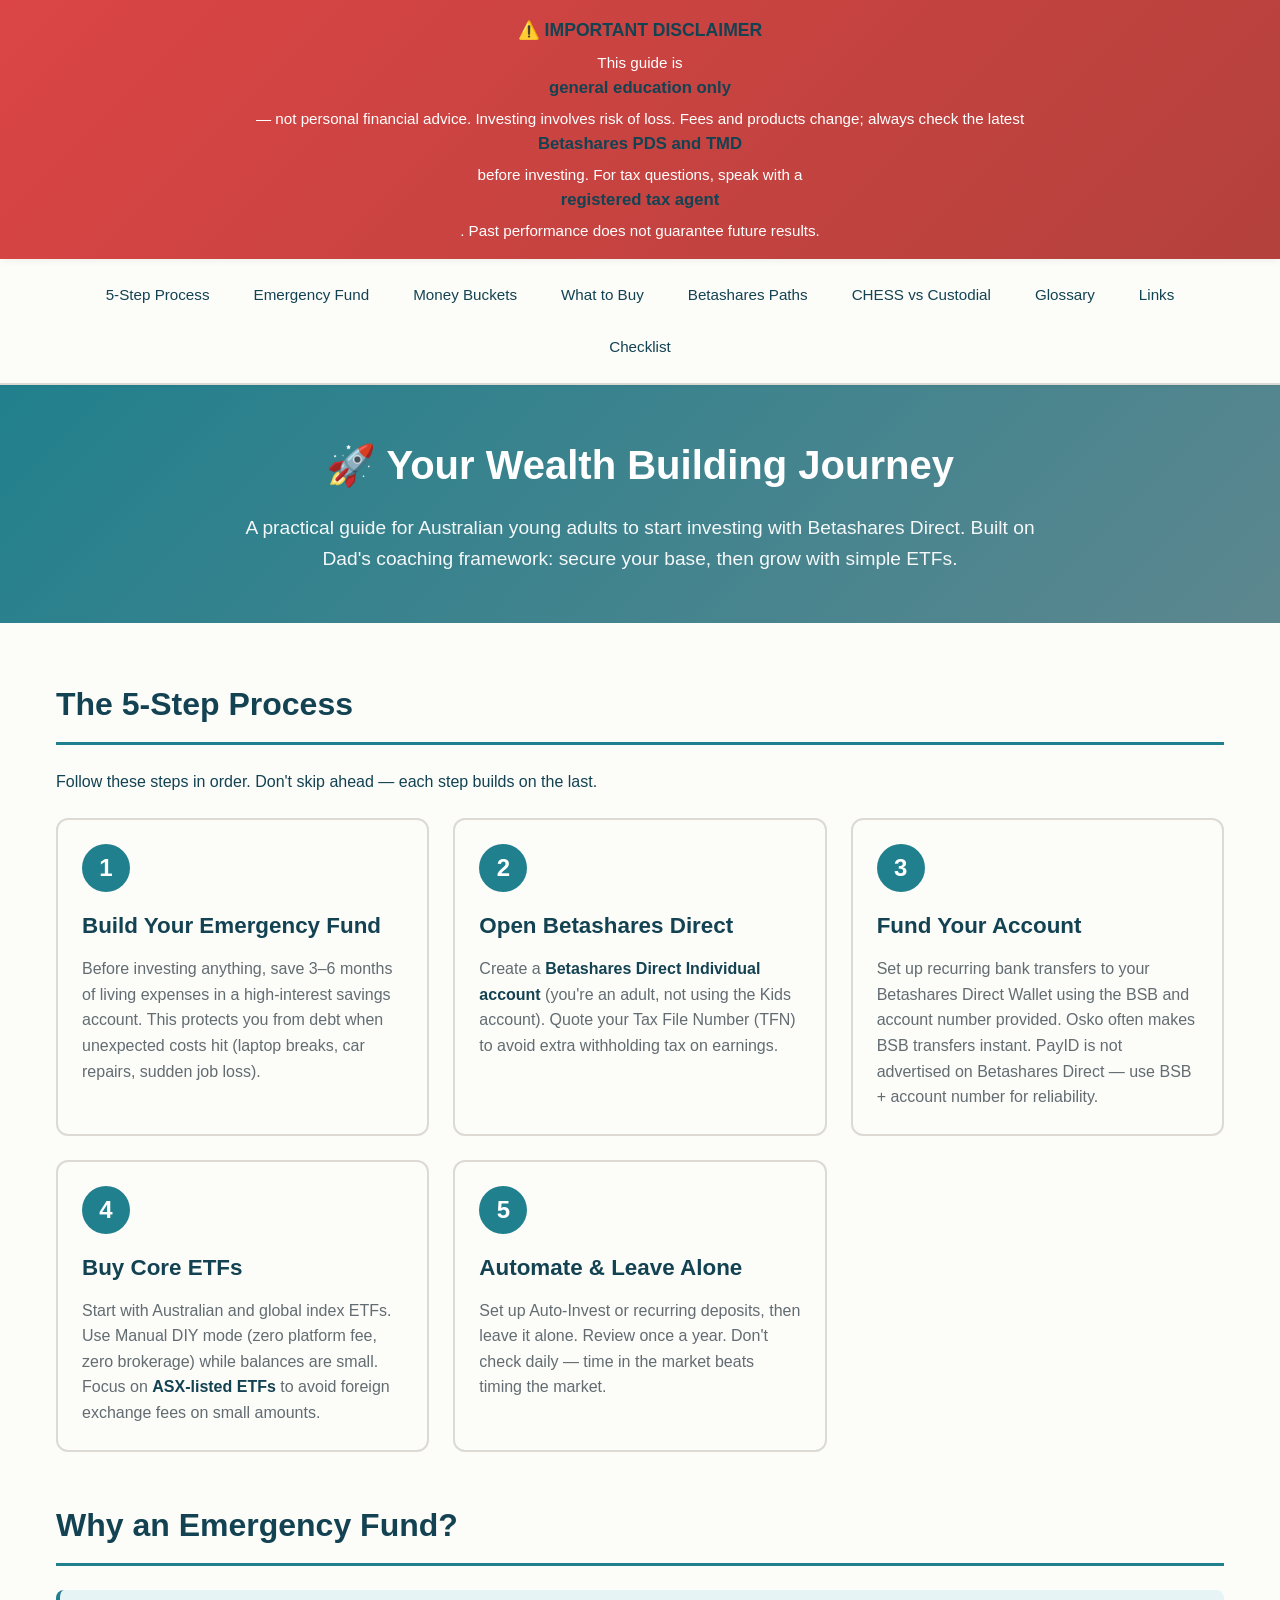
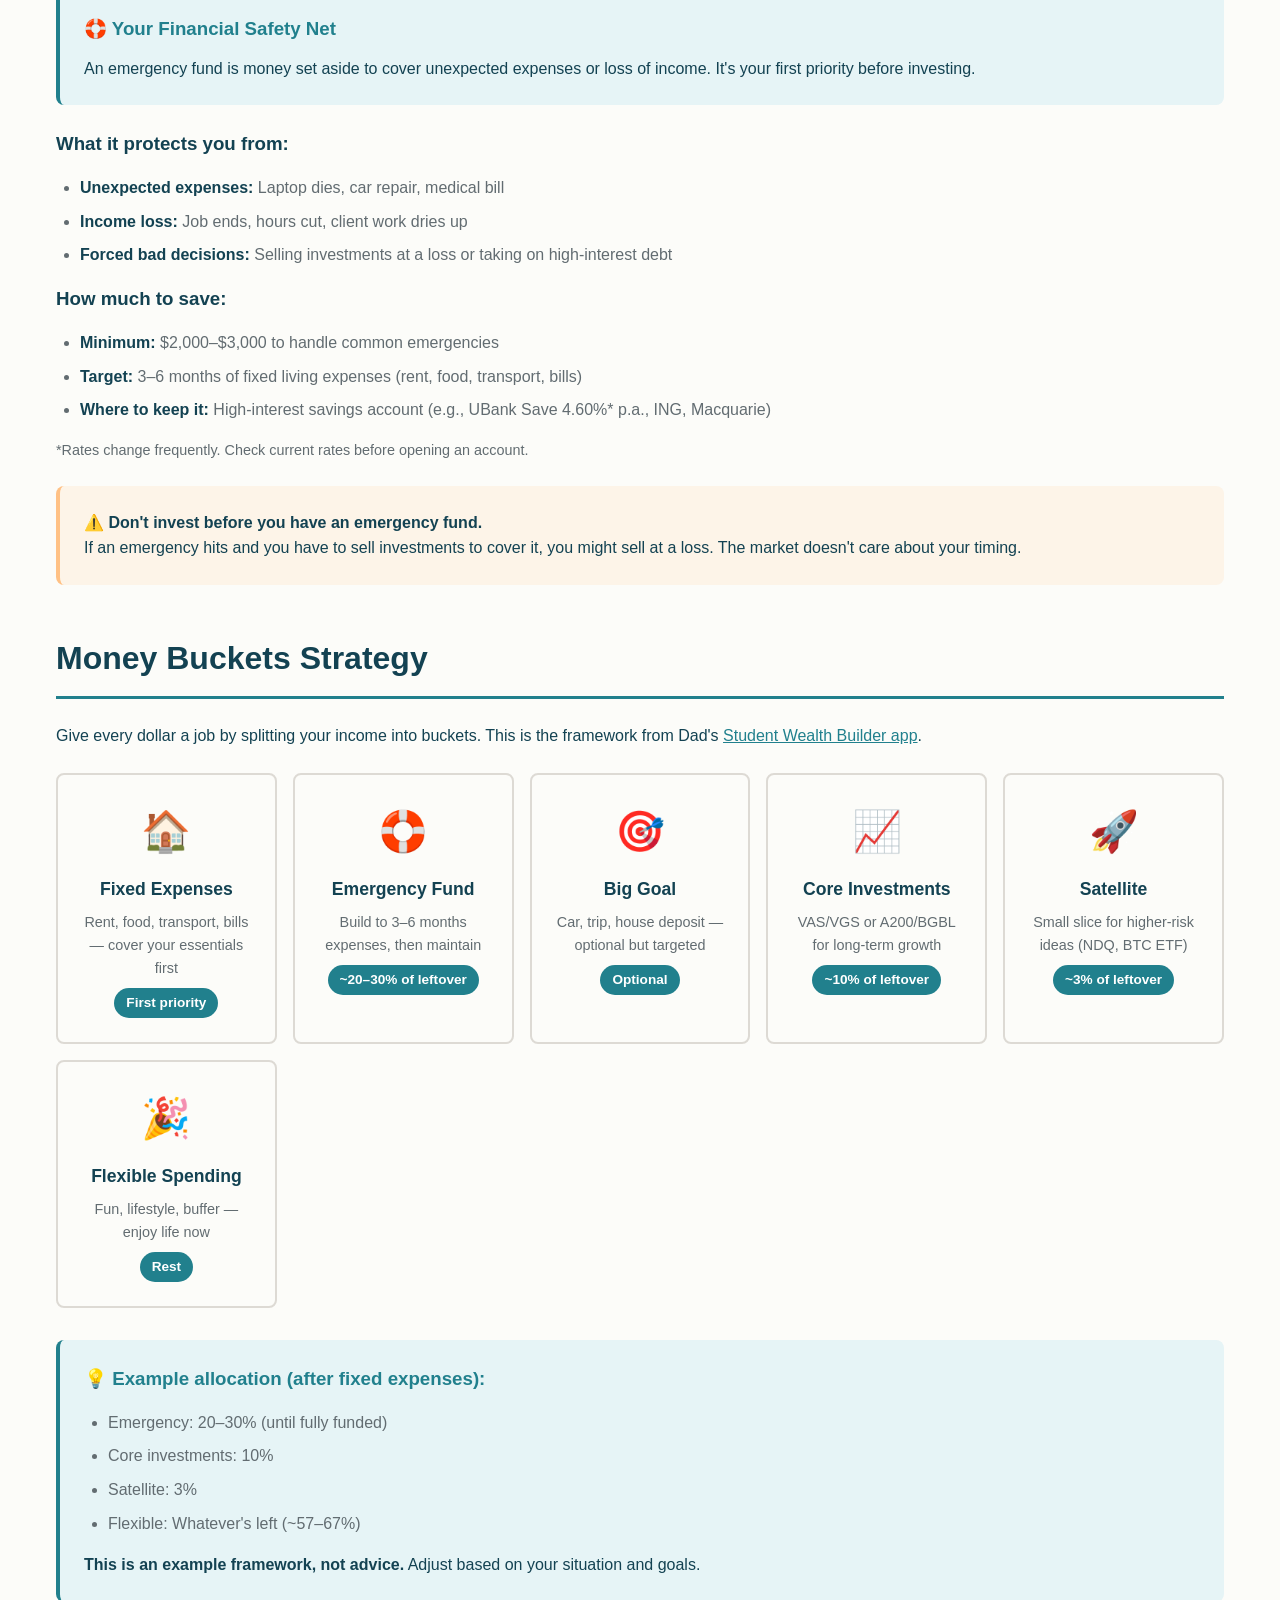
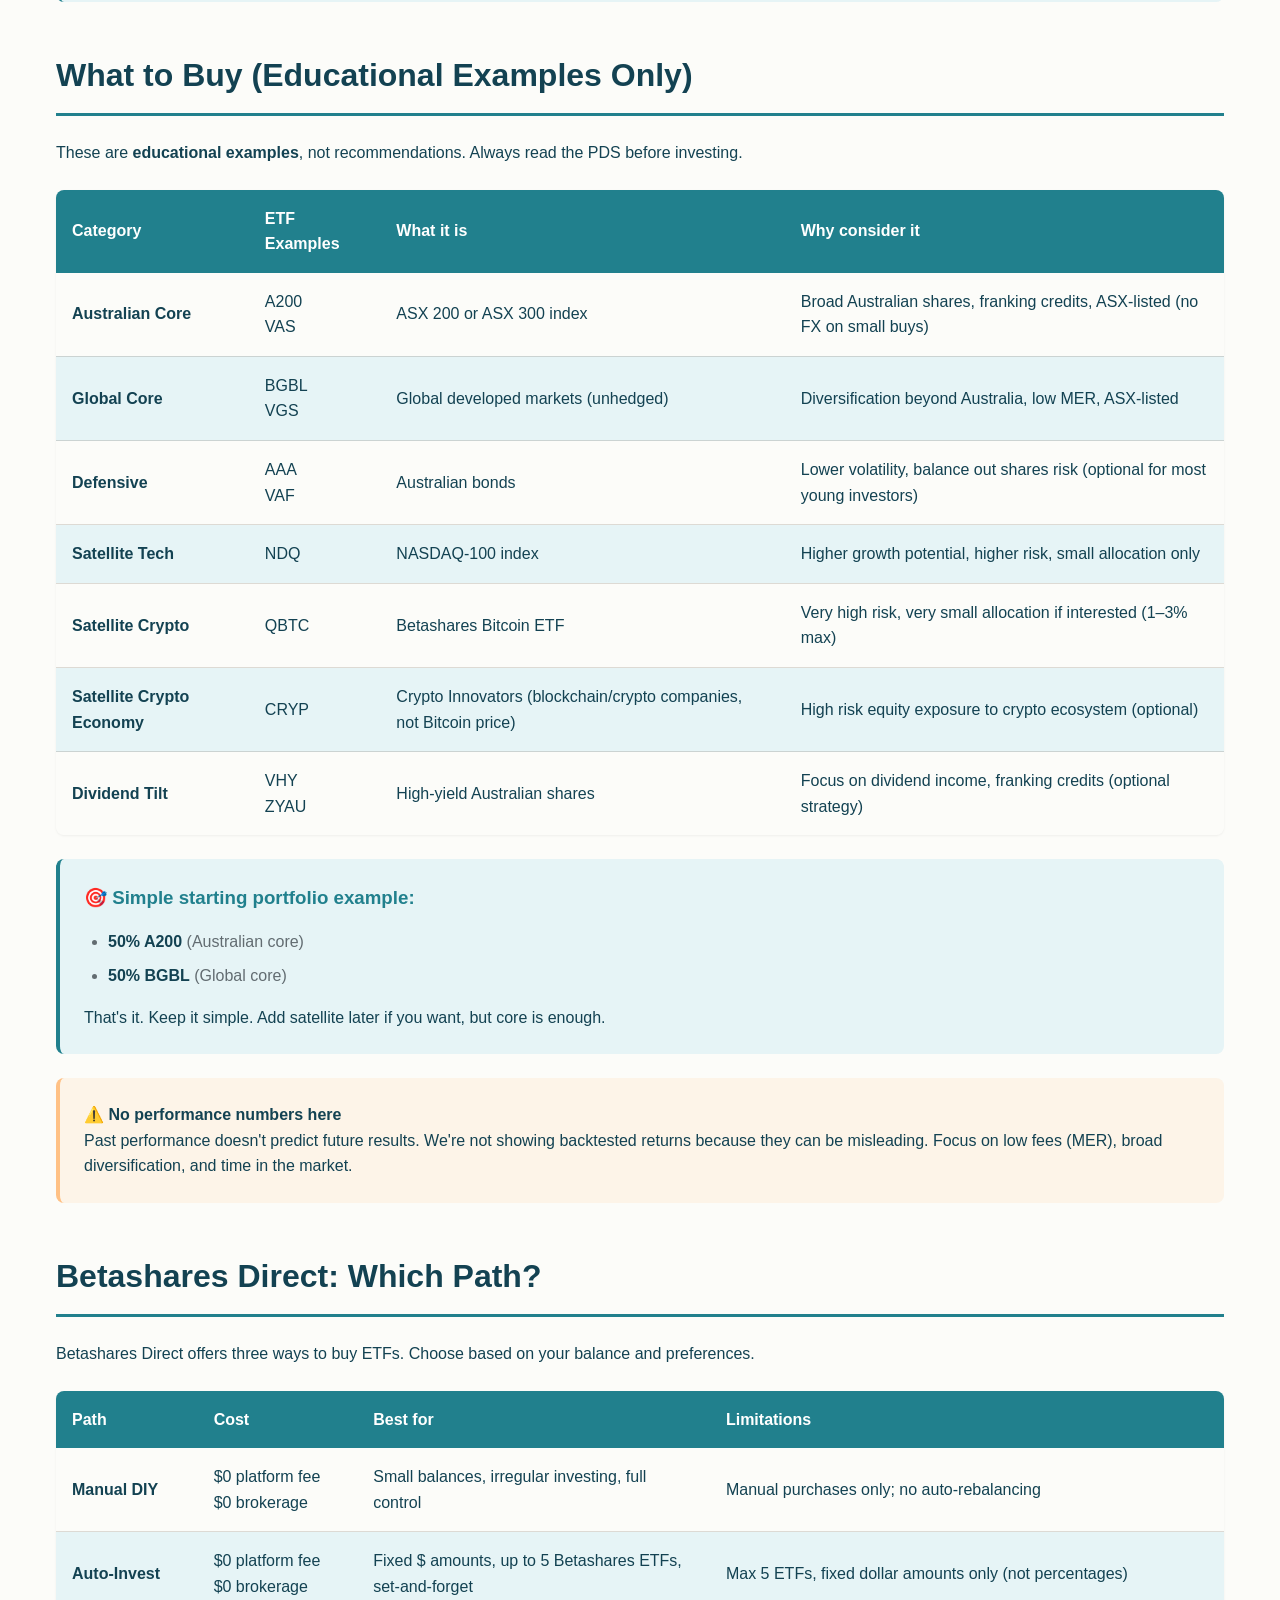
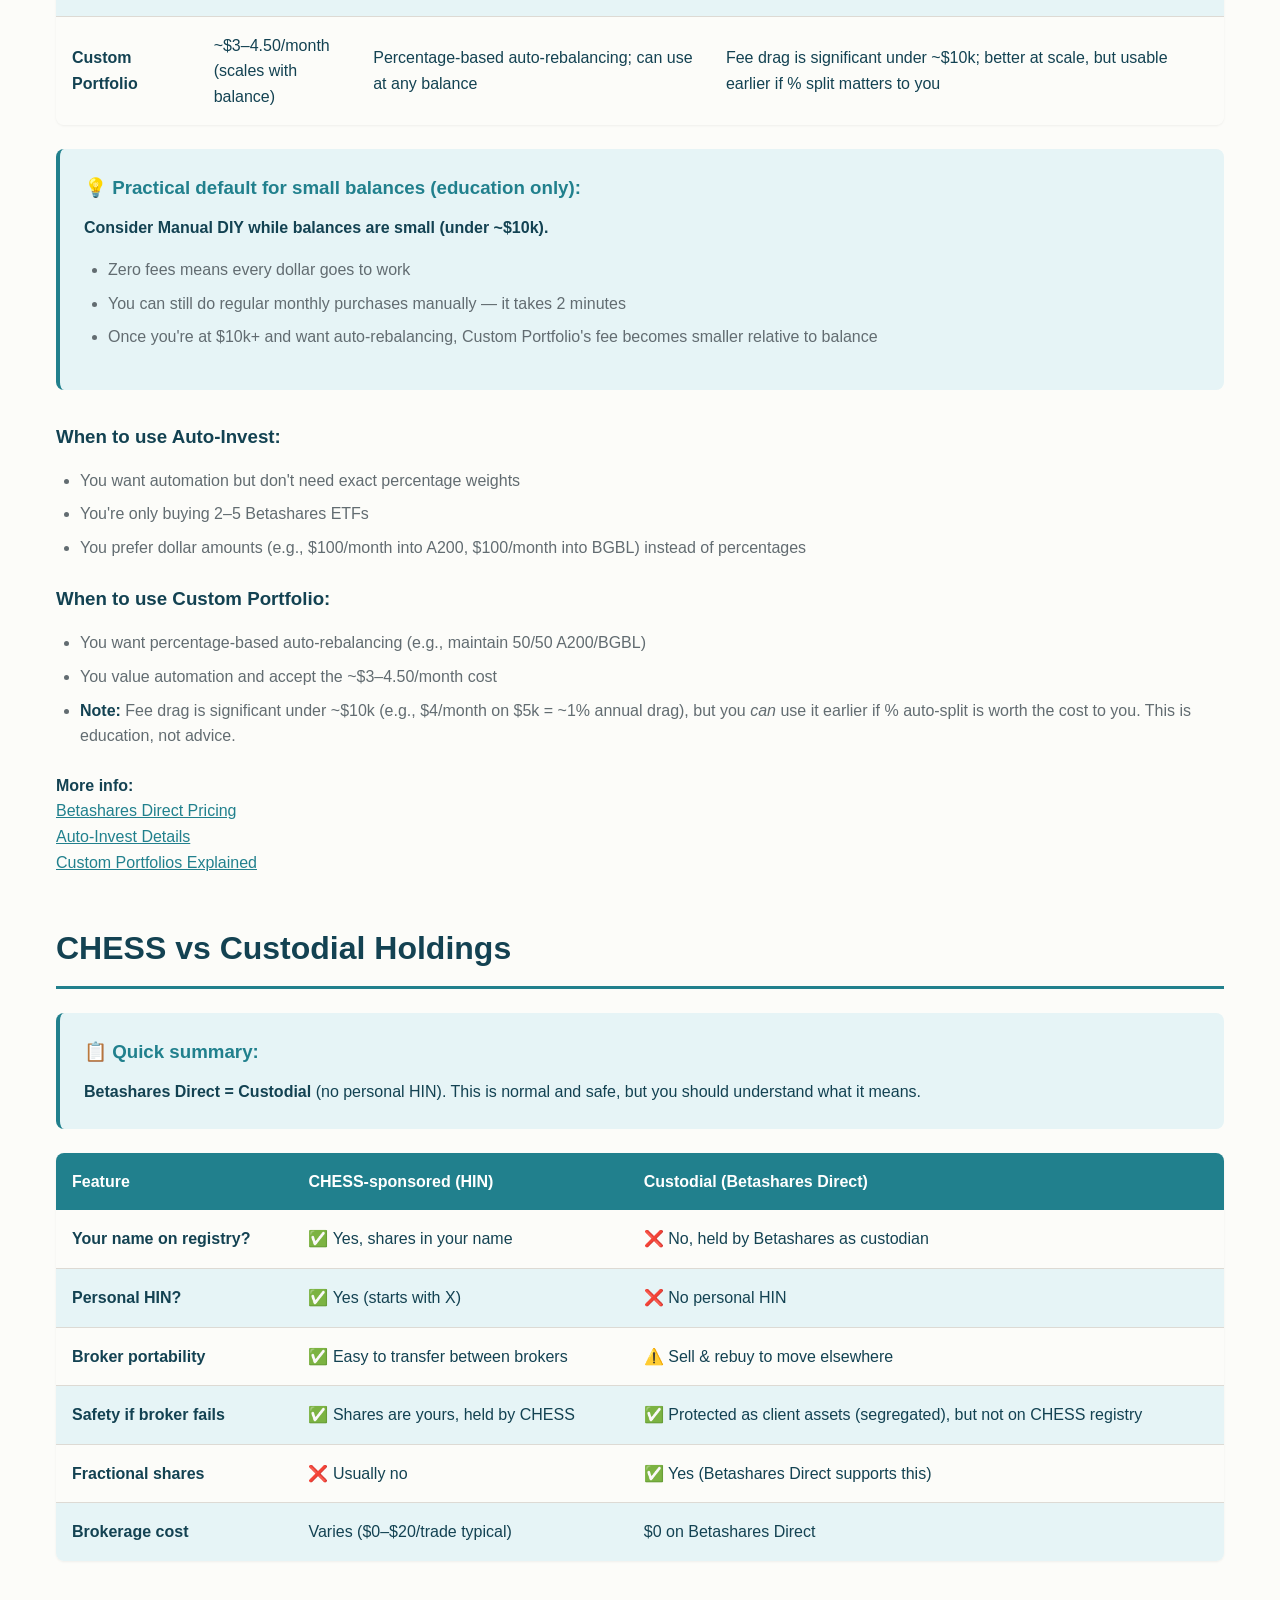
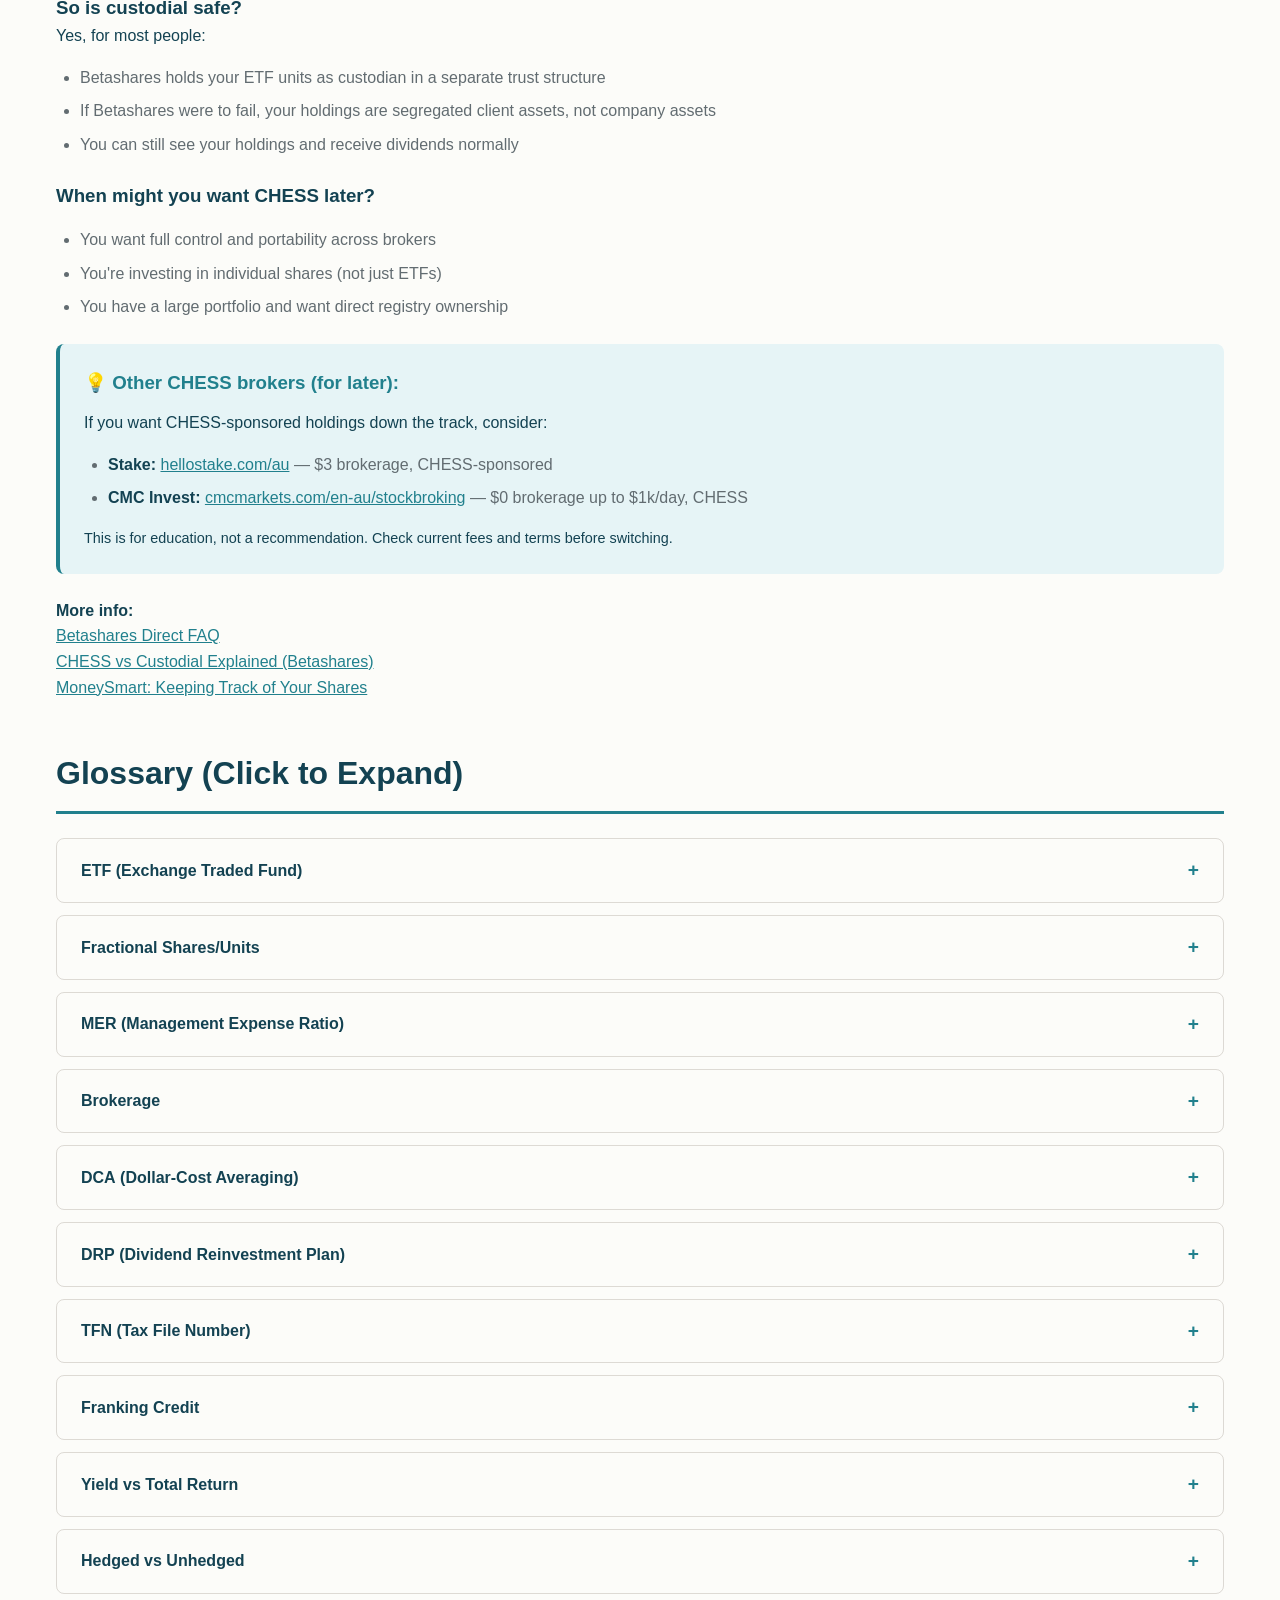
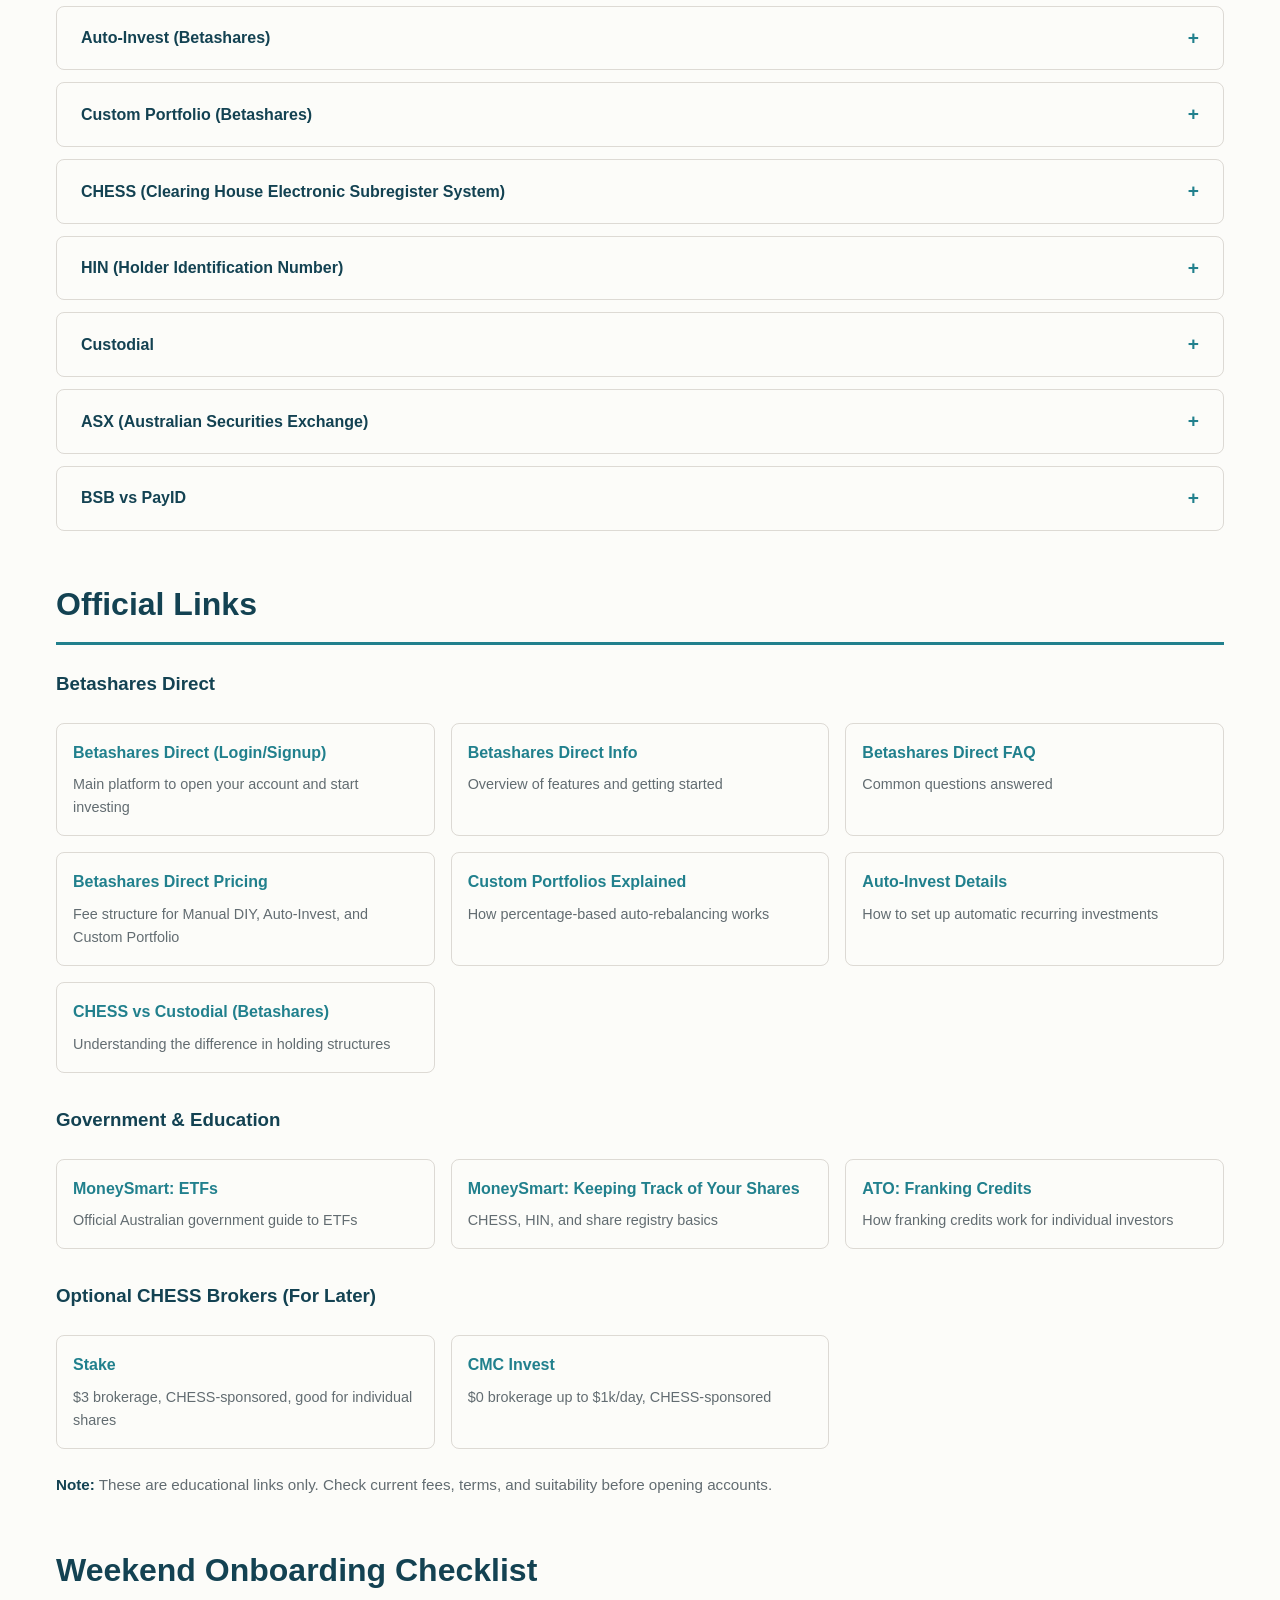
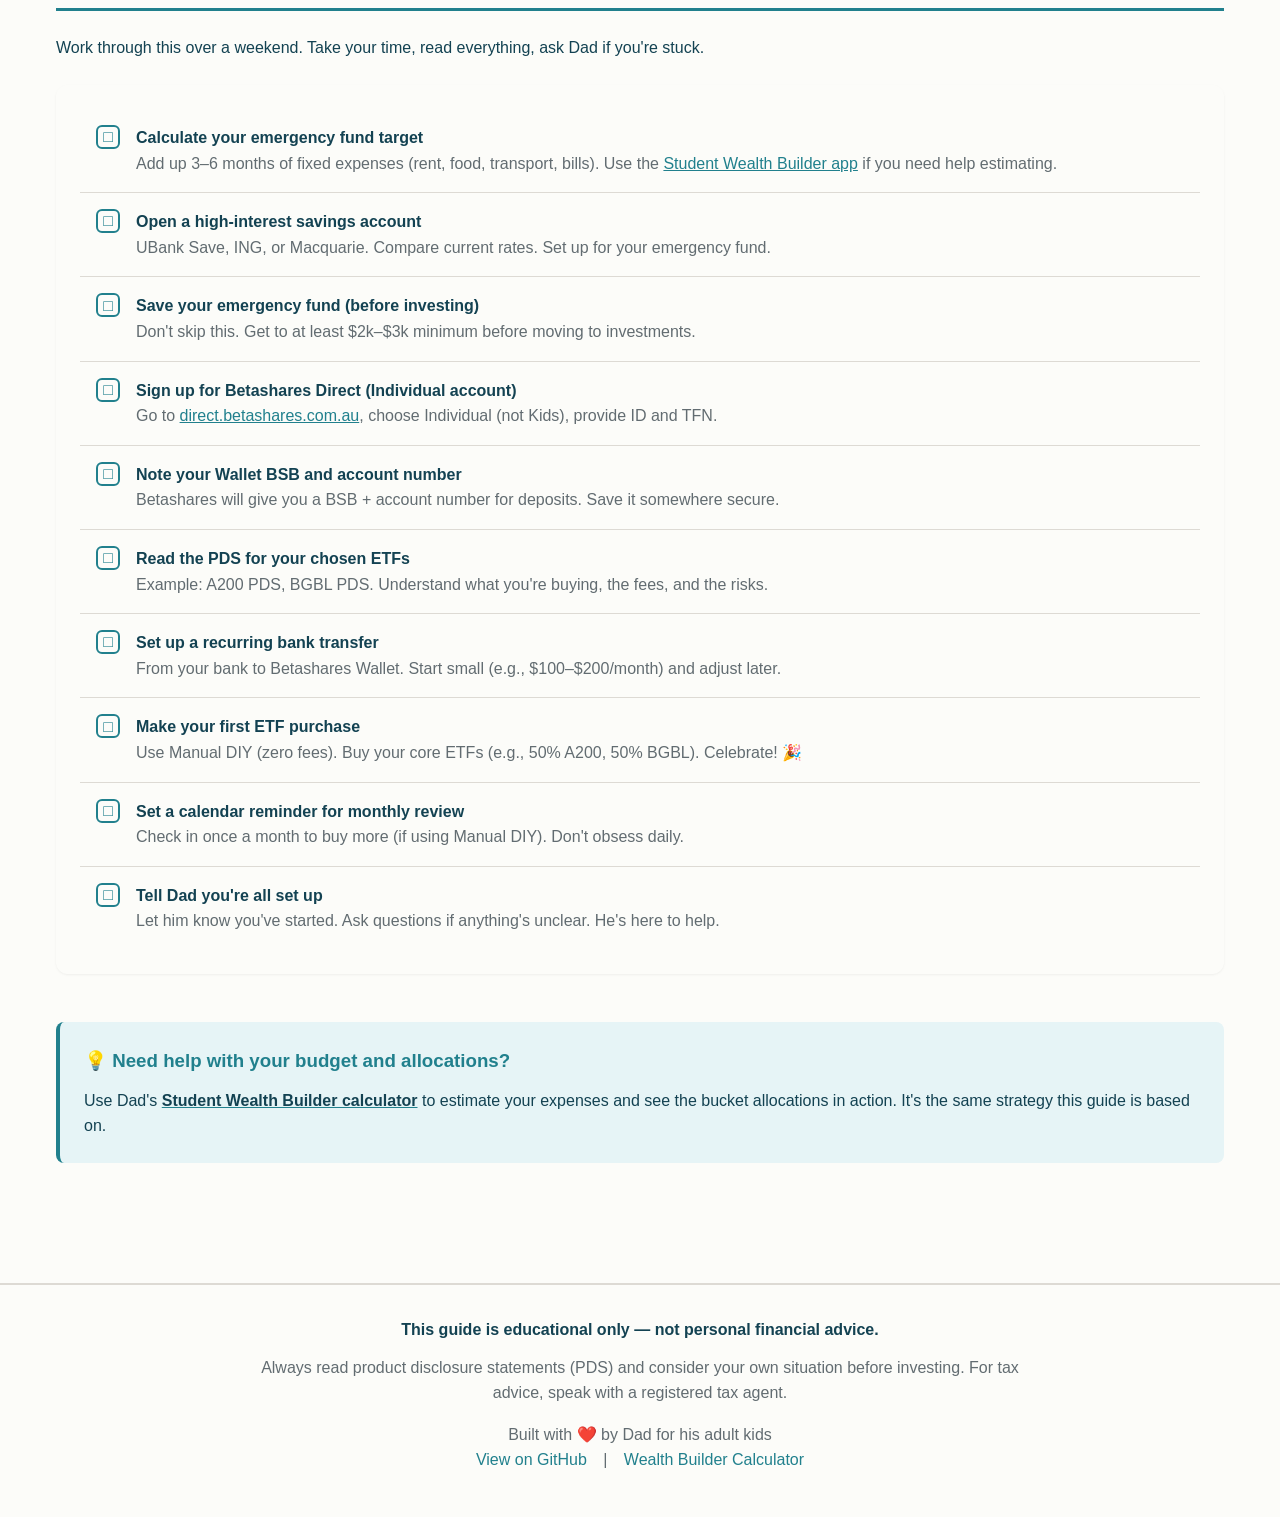
==== commit d5a08307: "Fix accuracy and compliance issues in guide Ticker corrections: - Replace CRYP/EBTC with QBTC (Betas" ====
--- a/guide.html
+++ b/guide.html
@@ -544,7 +544,7 @@
     <div class="hero">
         <h1>🚀 Your Wealth Building Journey</h1>
         <p>A practical guide for Australian young adults to start investing with Betashares Direct. 
-           Built on Dad's proven strategy: secure your base, then grow with simple ETFs.</p>
+           Built on Dad's coaching framework: secure your base, then grow with simple ETFs.</p>
     </div>
 
     <!-- 5-Step Process -->
@@ -572,7 +572,7 @@
                     <div class="step-number">3</div>
                     <h3>Fund Your Account</h3>
                     <p>Set up recurring bank transfers to your Betashares Direct Wallet using the BSB and account number provided. 
-                       Osko/PayID works, but Betashares doesn't advertise PayID publicly — use BSB/account for reliability.</p>
+                       Osko often makes BSB transfers instant. PayID is not advertised on Betashares Direct — use BSB + account number for reliability.</p>
                 </div>
 
                 <div class="step-card">
@@ -727,15 +727,21 @@
                     </tr>
                     <tr>
                         <td><strong>Satellite Tech</strong></td>
-                        <td>NDQ<br>FANG</td>
-                        <td>NASDAQ-100 or US tech giants</td>
+                        <td>NDQ</td>
+                        <td>NASDAQ-100 index</td>
                         <td>Higher growth potential, higher risk, small allocation only</td>
                     </tr>
                     <tr>
                         <td><strong>Satellite Crypto</strong></td>
-                        <td>CRYP<br>EBTC</td>
-                        <td>Bitcoin ETF exposure</td>
+                        <td>QBTC</td>
+                        <td>Betashares Bitcoin ETF</td>
                         <td>Very high risk, very small allocation if interested (1–3% max)</td>
+                    </tr>
+                    <tr>
+                        <td><strong>Satellite Crypto Economy</strong></td>
+                        <td>CRYP</td>
+                        <td>Crypto Innovators (blockchain/crypto companies, not Bitcoin price)</td>
+                        <td>High risk equity exposure to crypto ecosystem (optional)</td>
                     </tr>
                     <tr>
                         <td><strong>Dividend Tilt</strong></td>
@@ -795,19 +801,19 @@
                     <tr>
                         <td><strong>Custom Portfolio</strong></td>
                         <td>~$3–4.50/month<br>(scales with balance)</td>
-                        <td>Percentage-based auto-rebalancing, larger balances ($10k+)</td>
-                        <td>Fee is meaningful drag on small balances; only worth it at scale</td>
+                        <td>Percentage-based auto-rebalancing; can use at any balance</td>
+                        <td>Fee drag is significant under ~$10k; better at scale, but usable earlier if % split matters to you</td>
                     </tr>
                 </tbody>
             </table>
 
             <div class="info-box" style="margin-top: var(--spacing-lg);">
-                <h3>💡 Recommendation for starters:</h3>
-                <p><strong>Use Manual DIY until you hit ~$10,000.</strong></p>
+                <h3>💡 Practical default for small balances (education only):</h3>
+                <p><strong>Consider Manual DIY while balances are small (under ~$10k).</strong></p>
                 <ul>
                     <li>Zero fees means every dollar goes to work</li>
                     <li>You can still do regular monthly purchases manually — it takes 2 minutes</li>
-                    <li>Once you're at $10k+ and want auto-rebalancing, consider Custom Portfolio</li>
+                    <li>Once you're at $10k+ and want auto-rebalancing, Custom Portfolio's fee becomes smaller relative to balance</li>
                 </ul>
             </div>
 
@@ -820,9 +826,9 @@
 
             <h3 style="margin-top: var(--spacing-lg);">When to use Custom Portfolio:</h3>
             <ul>
-                <li>Your balance is $10,000+ (fee drag under $10k is too high)</li>
                 <li>You want percentage-based auto-rebalancing (e.g., maintain 50/50 A200/BGBL)</li>
-                <li>You value automation and don't mind the ~$3–4.50/month cost</li>
+                <li>You value automation and accept the ~$3–4.50/month cost</li>
+                <li><strong>Note:</strong> Fee drag is significant under ~$10k (e.g., $4/month on $5k = ~1% annual drag), but you <em>can</em> use it earlier if % auto-split is worth the cost to you. This is education, not advice.</li>
             </ul>
 
             <p style="margin-top: var(--spacing-lg);">
@@ -1157,8 +1163,8 @@
                             <p><strong>BSB:</strong> Bank-State-Branch number (6 digits) used to identify a bank account. 
                                Betashares provides a BSB + account number for your Wallet.</p>
                             <p><strong>PayID:</strong> A simpler identifier (email/phone) for instant transfers. 
-                               Betashares doesn't advertise PayID publicly, so use BSB + account number for reliability.</p>
-                            <p><strong>Osko:</strong> The instant payment system behind PayID. Transfers using BSB can also use Osko if both banks support it.</p>
+                               PayID is not advertised on Betashares Direct — use BSB + account number.</p>
+                            <p><strong>Osko:</strong> The instant payment system that often makes BSB transfers instant if both banks support it.</p>
                         </div>
                     </div>
                 </div>
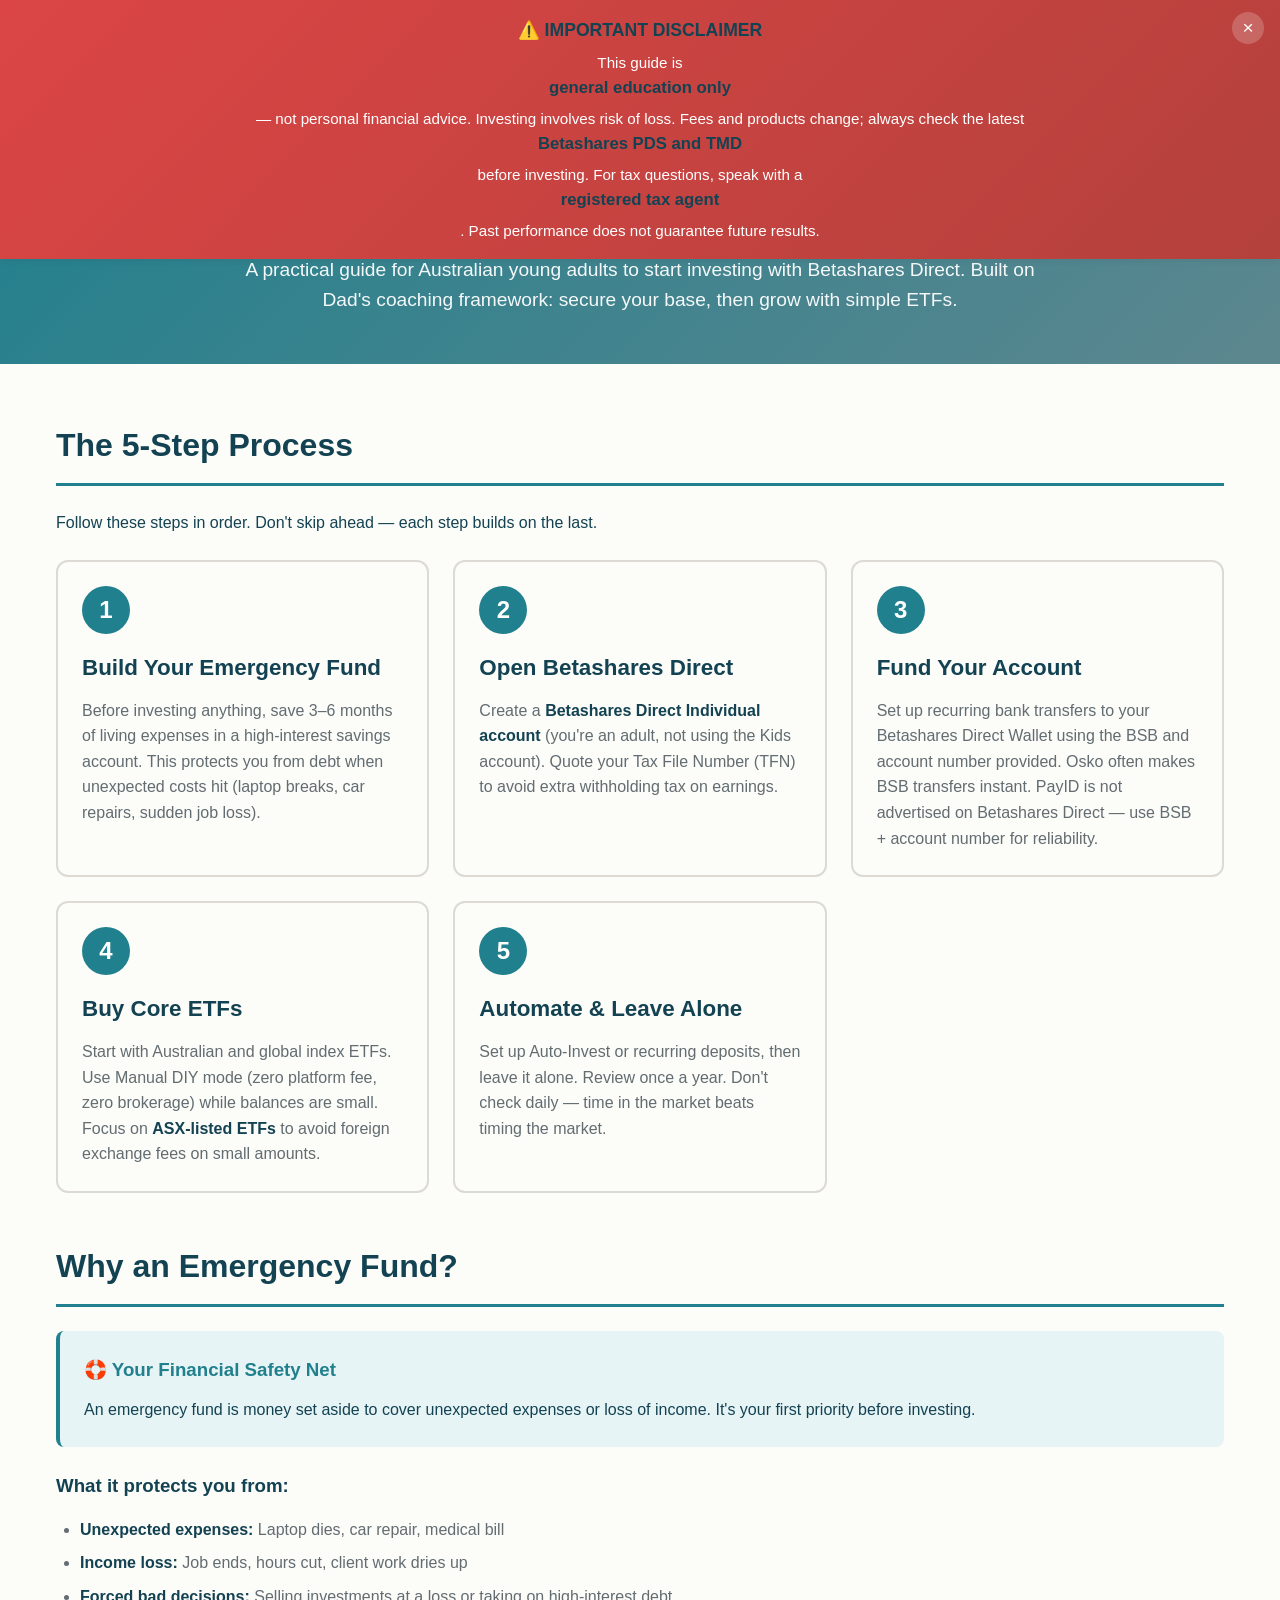
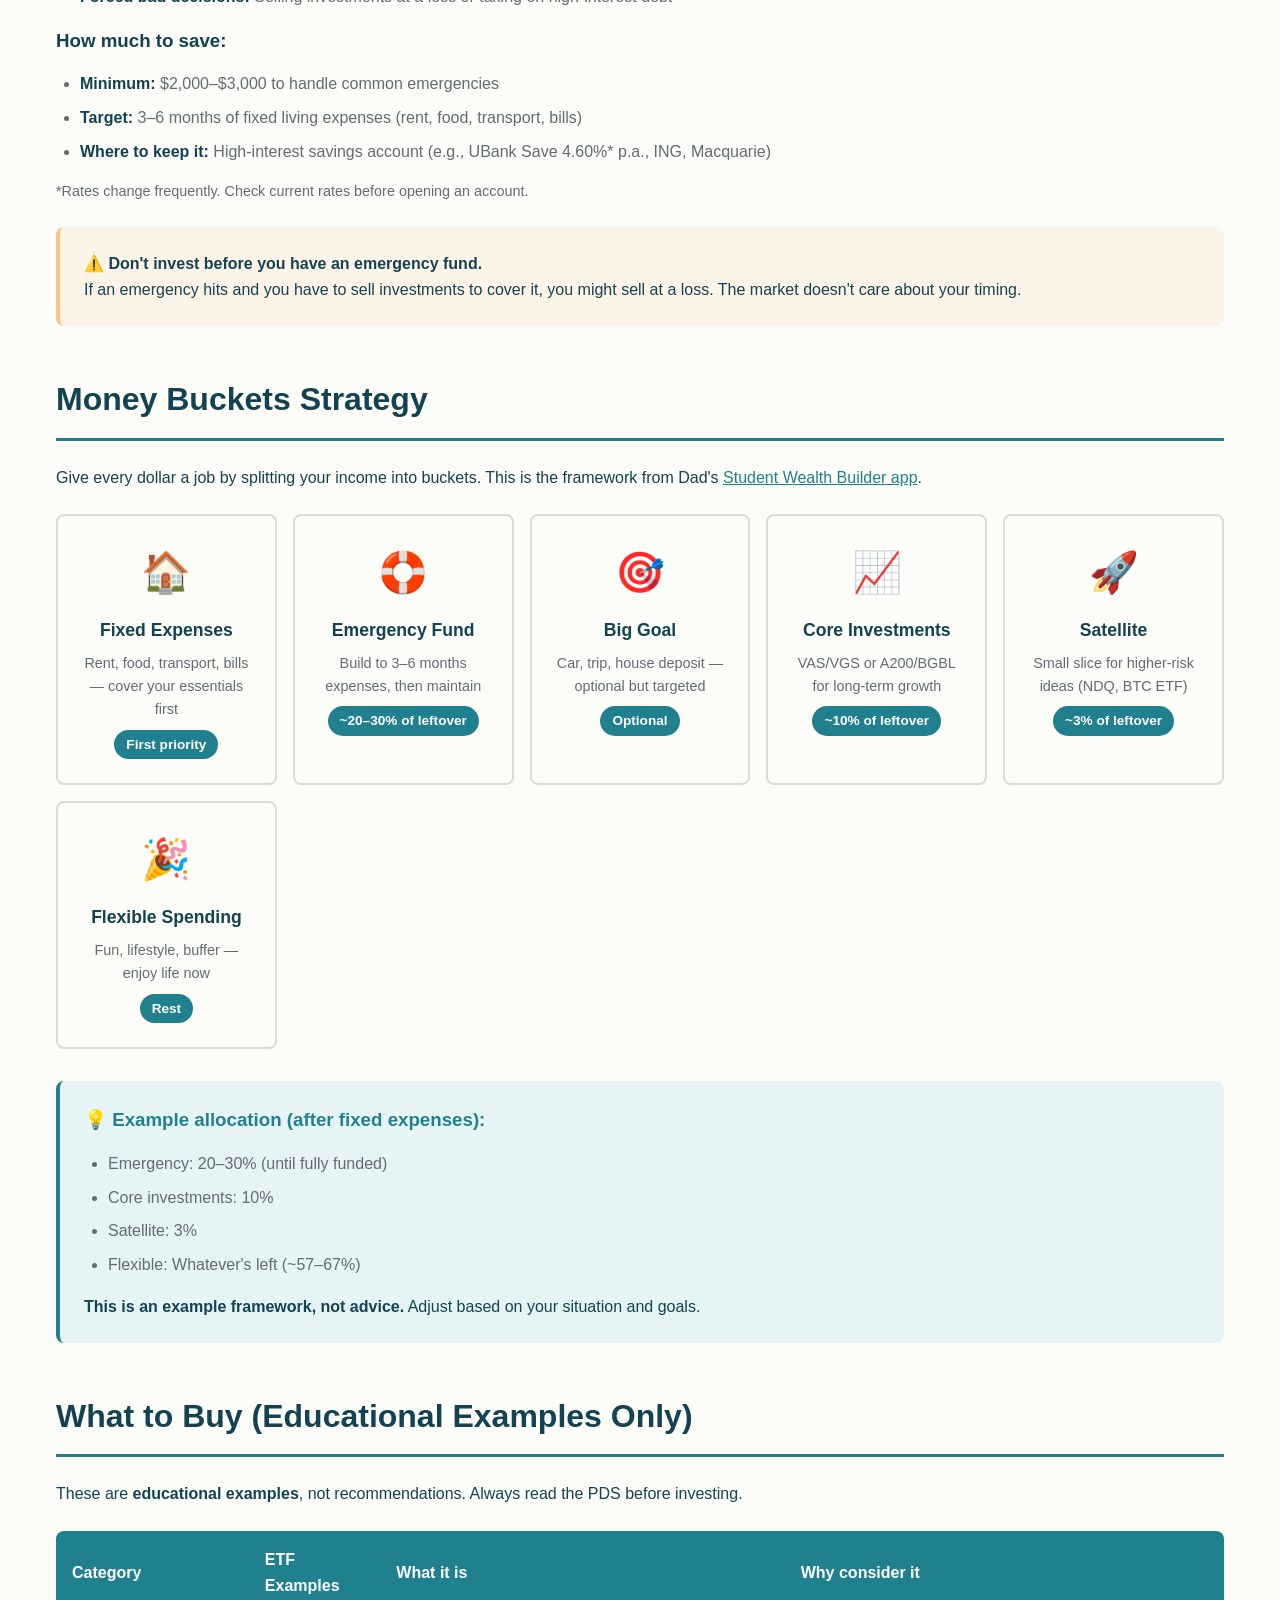
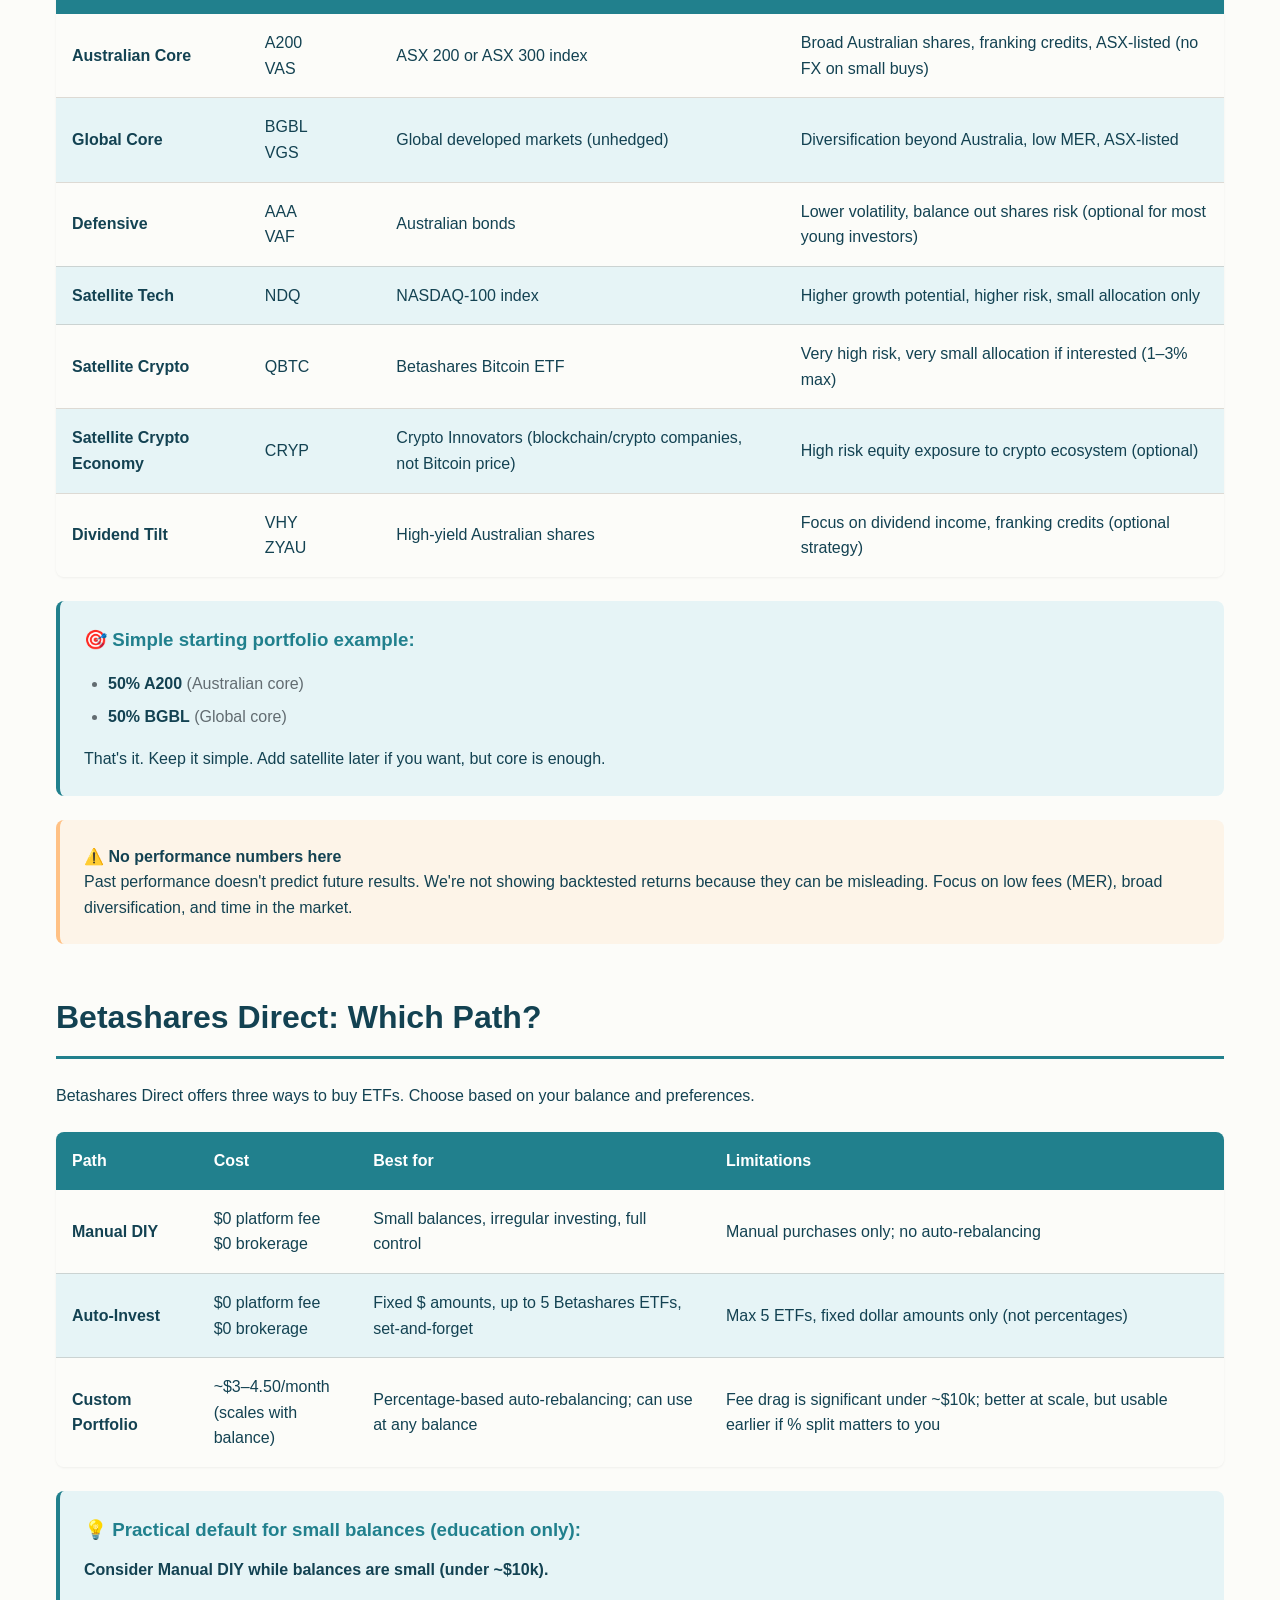
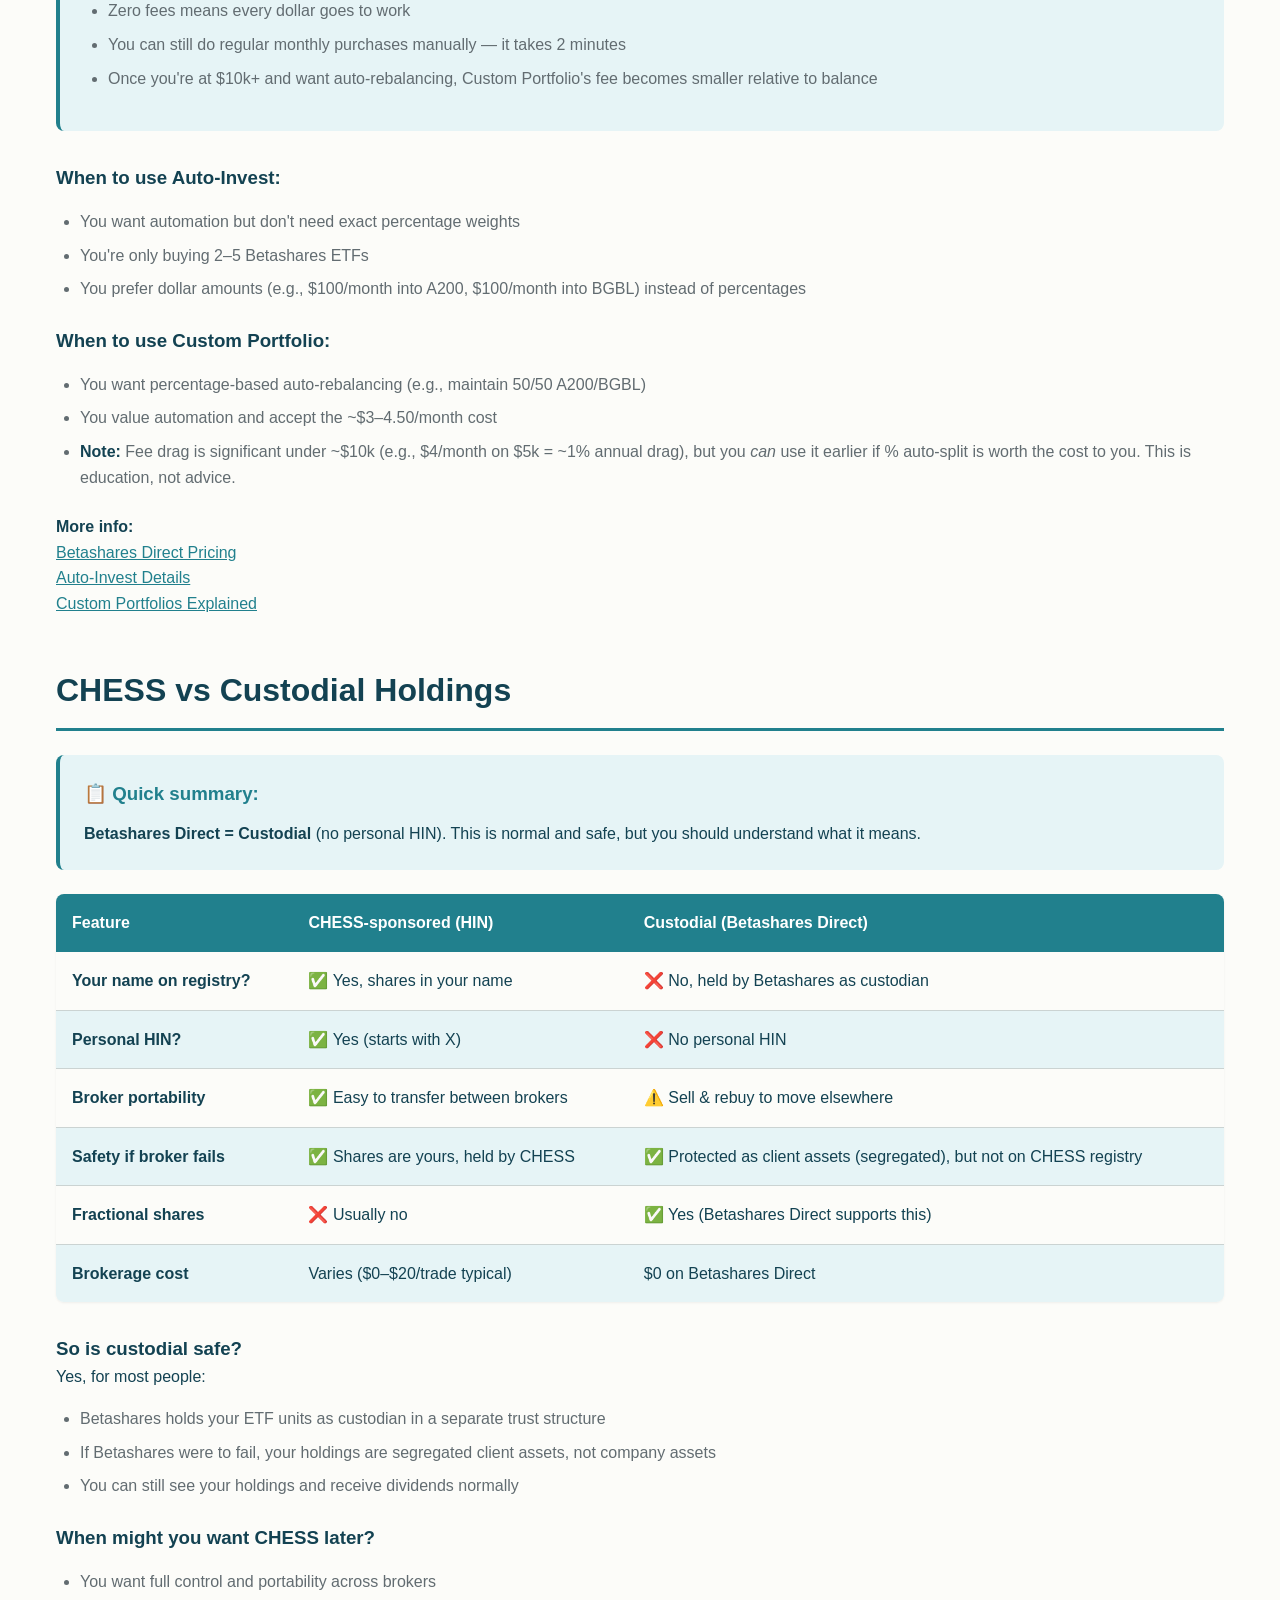
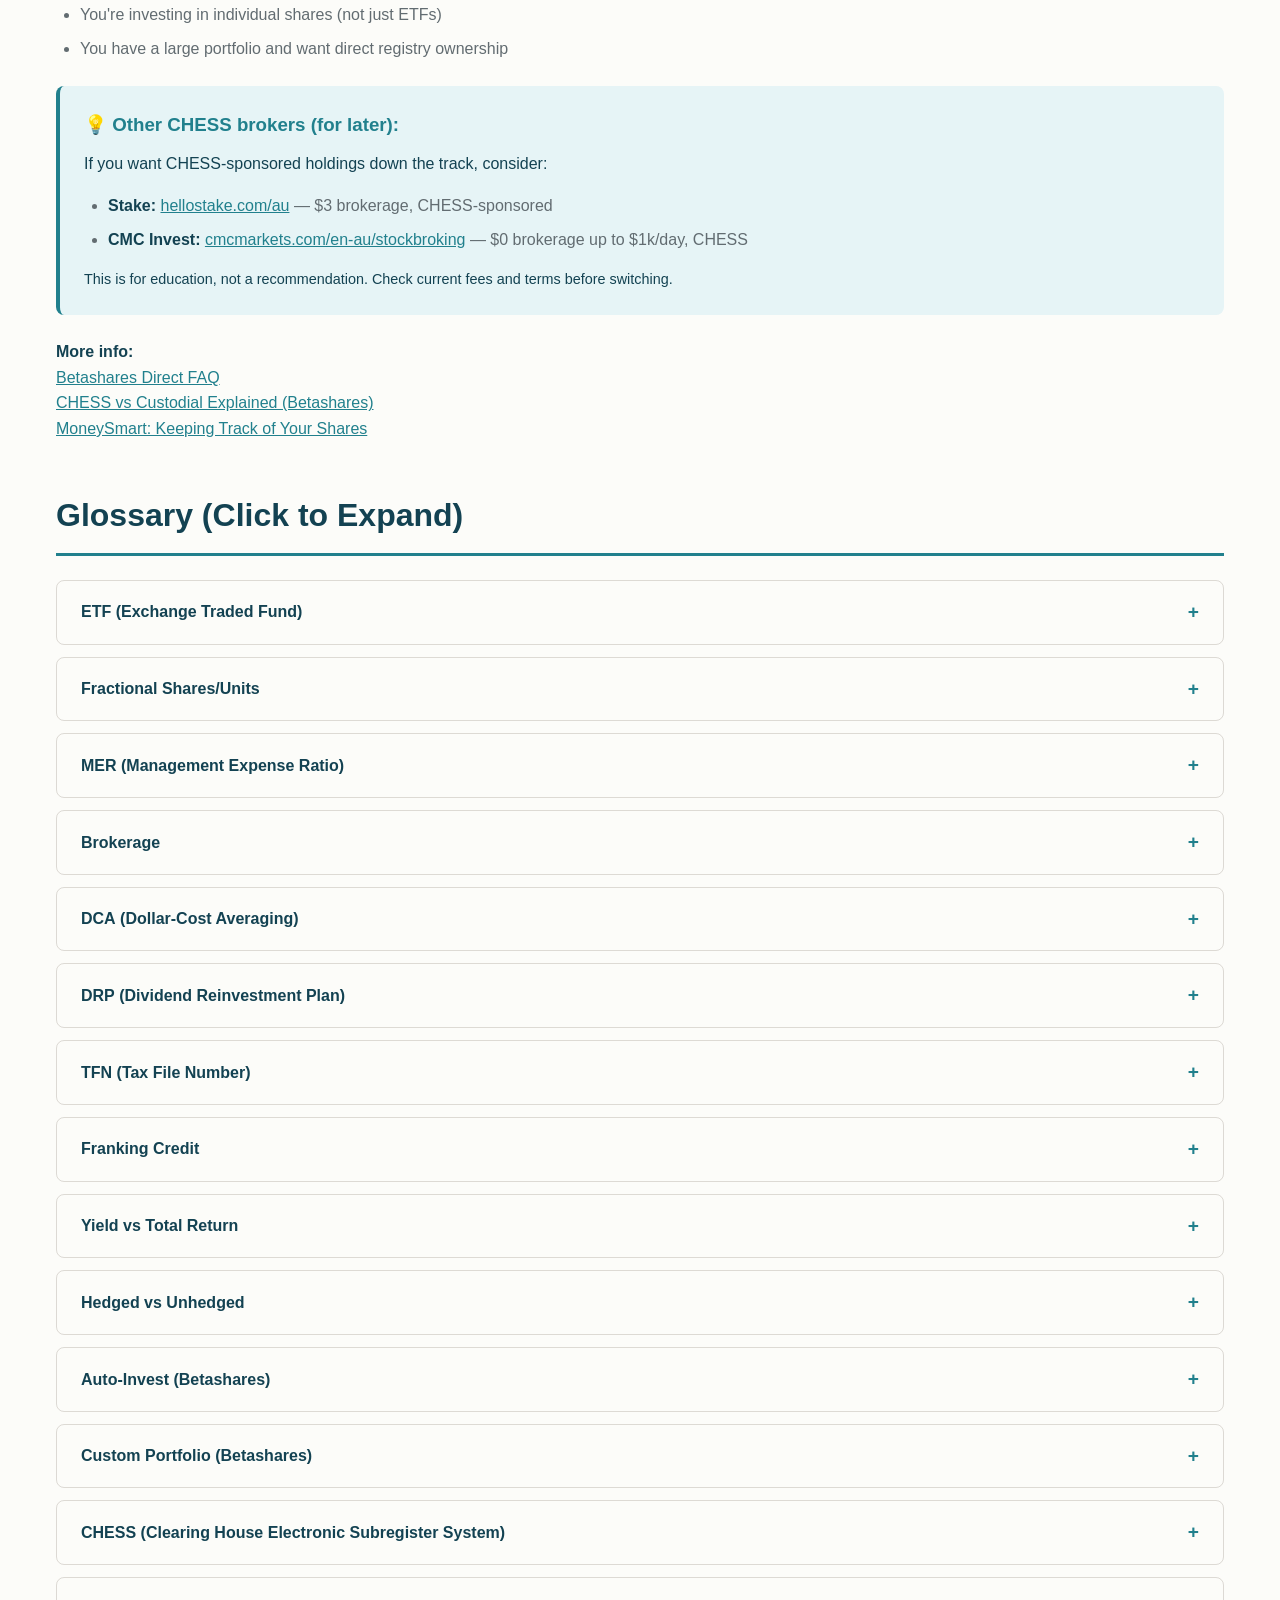
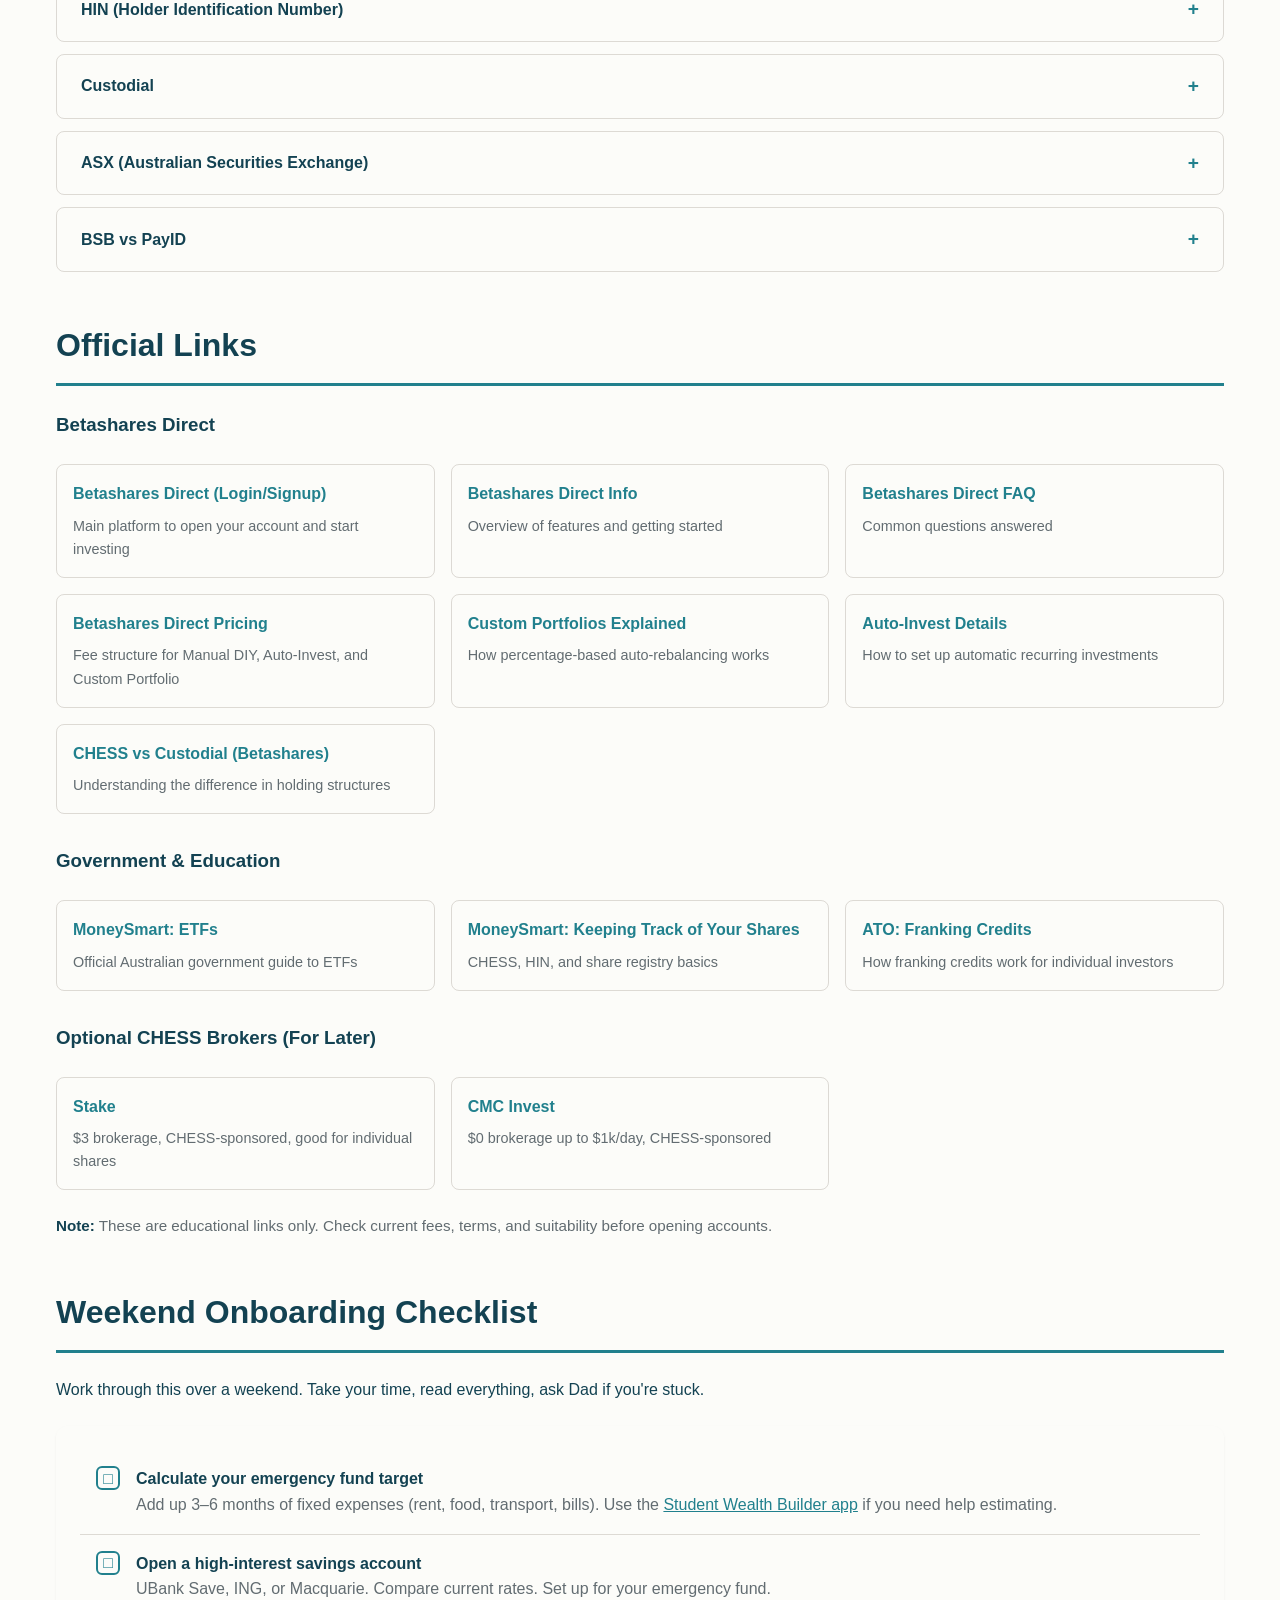
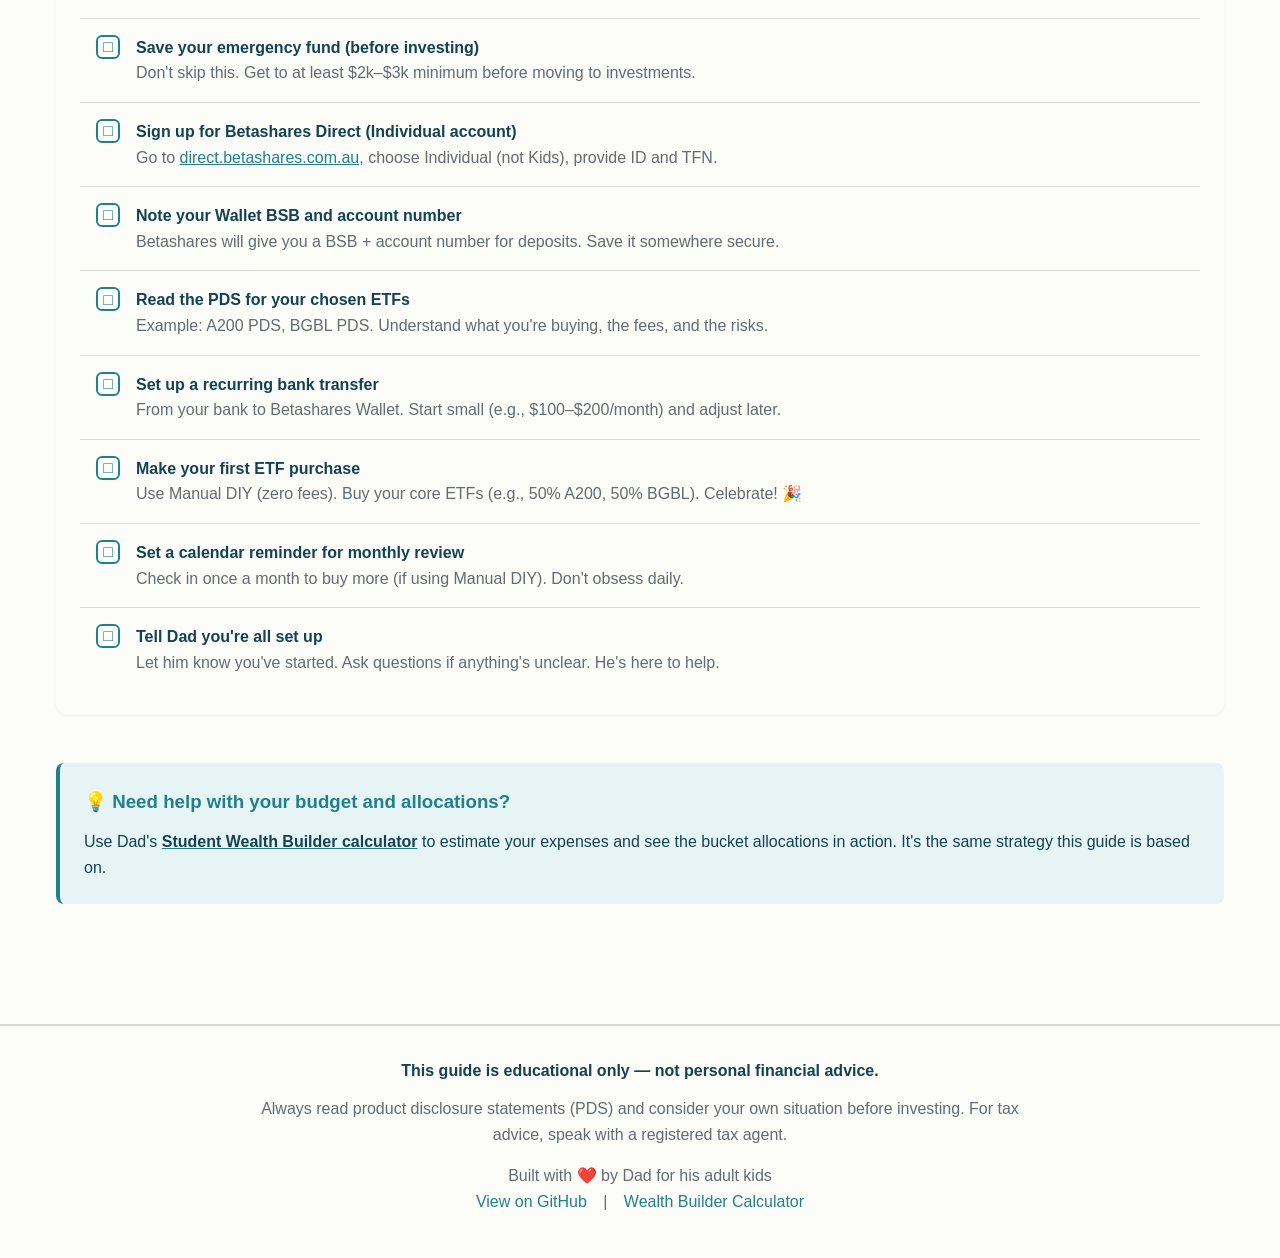
==== commit a85d62be: "Make disclaimer collapsible to improve mobile UX Problem: Red disclaimer banner was sticky at top, d" ====
--- a/guide.html
+++ b/guide.html
@@ -64,10 +64,18 @@
             color: white;
             padding: var(--spacing-md) var(--spacing-lg);
             text-align: center;
-            position: sticky;
+            position: fixed;
             top: 0;
-            z-index: 1000;
+            left: 0;
+            right: 0;
+            z-index: 1001;
             box-shadow: var(--shadow-md);
+            transform: translateY(-100%);
+            transition: transform 0.3s ease-out;
+        }
+
+        .disclaimer-banner.visible {
+            transform: translateY(0);
         }
 
         .disclaimer-banner strong {
@@ -81,6 +89,60 @@
             max-width: 1200px;
             margin: 0 auto;
             line-height: 1.5;
+        }
+
+        .disclaimer-close {
+            position: absolute;
+            top: var(--spacing-sm);
+            right: var(--spacing-md);
+            background: rgba(255, 255, 255, 0.2);
+            border: none;
+            color: white;
+            width: 32px;
+            height: 32px;
+            border-radius: 50%;
+            cursor: pointer;
+            font-size: 1.2em;
+            display: flex;
+            align-items: center;
+            justify-content: center;
+            transition: background 0.2s;
+        }
+
+        .disclaimer-close:hover {
+            background: rgba(255, 255, 255, 0.3);
+        }
+
+        .disclaimer-trigger {
+            background: rgba(219, 69, 69, 0.1);
+            border: 1px solid rgba(219, 69, 69, 0.3);
+            color: #DB4545;
+            padding: 6px 12px;
+            border-radius: var(--radius-sm);
+            cursor: pointer;
+            font-size: 0.85em;
+            font-weight: 600;
+            transition: all 0.2s;
+            display: inline-flex;
+            align-items: center;
+            gap: 6px;
+        }
+
+        .disclaimer-trigger:hover {
+            background: rgba(219, 69, 69, 0.15);
+            border-color: rgba(219, 69, 69, 0.5);
+        }
+
+        @media (prefers-color-scheme: dark) {
+            .disclaimer-trigger {
+                background: rgba(255, 84, 89, 0.15);
+                border-color: rgba(255, 84, 89, 0.3);
+                color: #FF5459;
+            }
+            .disclaimer-trigger:hover {
+                background: rgba(255, 84, 89, 0.25);
+                border-color: rgba(255, 84, 89, 0.5);
+            }
         }
 
         .nav-menu {
@@ -496,6 +558,16 @@
                 flex-direction: column;
             }
 
+            .disclaimer-trigger {
+                width: 100%;
+                justify-content: center;
+                margin-bottom: var(--spacing-xs);
+            }
+
+            .disclaimer-banner p {
+                font-size: 0.9em;
+            }
+
             .comparison-table {
                 font-size: 0.9em;
             }
@@ -514,8 +586,9 @@
     </style>
 </head>
 <body>
-    <!-- Disclaimer Banner -->
-    <div class="disclaimer-banner">
+    <!-- Disclaimer Banner (collapsed by default) -->
+    <div class="disclaimer-banner" id="disclaimerBanner">
+        <button class="disclaimer-close" onclick="toggleDisclaimer()" aria-label="Close disclaimer">×</button>
         <strong>⚠️ IMPORTANT DISCLAIMER</strong>
         <p>
             This guide is <strong>general education only</strong> — not personal financial advice. 
@@ -528,6 +601,10 @@
     <!-- Navigation -->
     <nav class="nav-menu">
         <div class="nav-container">
+            <button class="disclaimer-trigger" onclick="toggleDisclaimer()">
+                <span>⚠️</span>
+                <span>Disclaimer</span>
+            </button>
             <a href="#steps" class="nav-link">5-Step Process</a>
             <a href="#emergency" class="nav-link">Emergency Fund</a>
             <a href="#buckets" class="nav-link">Money Buckets</a>
@@ -1377,6 +1454,29 @@
     </div>
 
     <script>
+        // Disclaimer toggle with localStorage
+        function toggleDisclaimer() {
+            const banner = document.getElementById('disclaimerBanner');
+            const isVisible = banner.classList.contains('visible');
+            
+            if (isVisible) {
+                banner.classList.remove('visible');
+                localStorage.setItem('disclaimerDismissed', 'true');
+            } else {
+                banner.classList.add('visible');
+                localStorage.removeItem('disclaimerDismissed');
+            }
+        }
+
+        // Check localStorage on page load
+        document.addEventListener('DOMContentLoaded', function() {
+            const dismissed = localStorage.getItem('disclaimerDismissed');
+            if (!dismissed) {
+                // Show disclaimer on first visit
+                document.getElementById('disclaimerBanner').classList.add('visible');
+            }
+        });
+
         // Smooth scrolling for navigation links
         document.querySelectorAll('.nav-link').forEach(link => {
             link.addEventListener('click', function(e) {
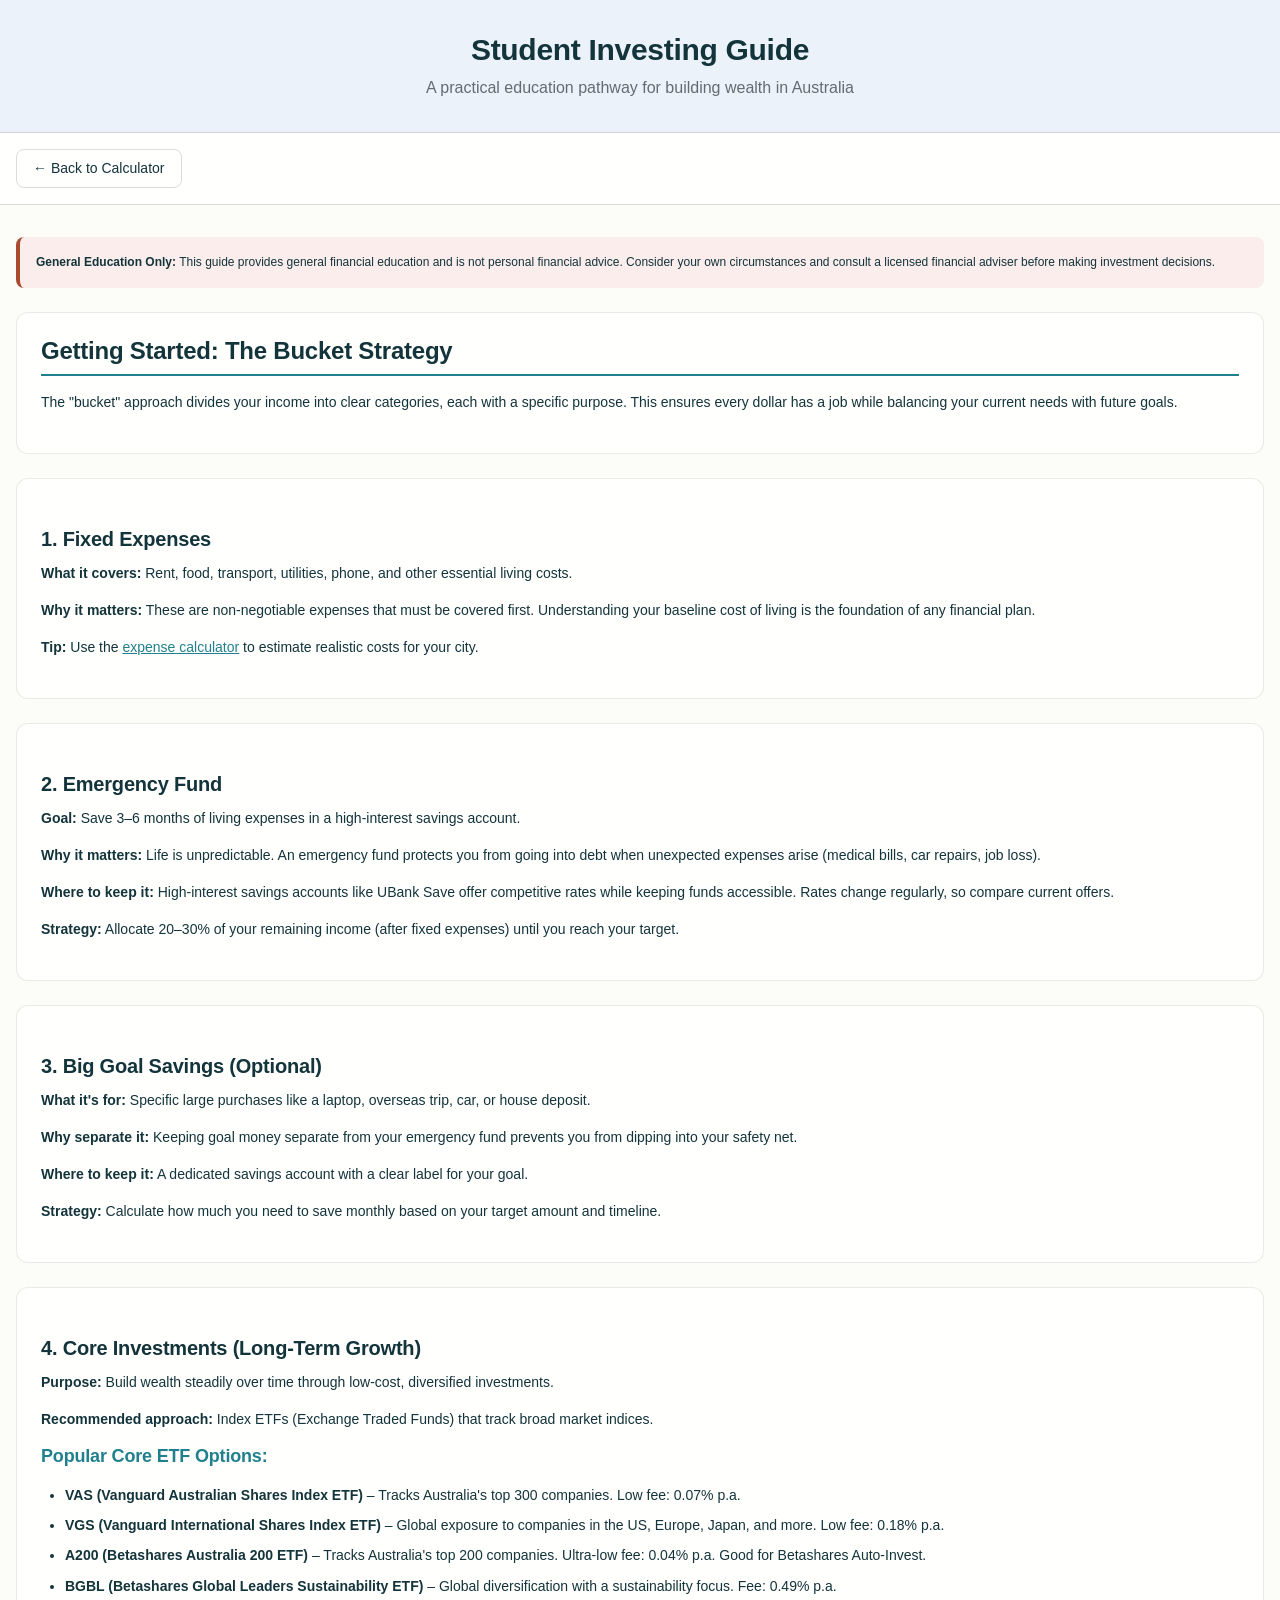
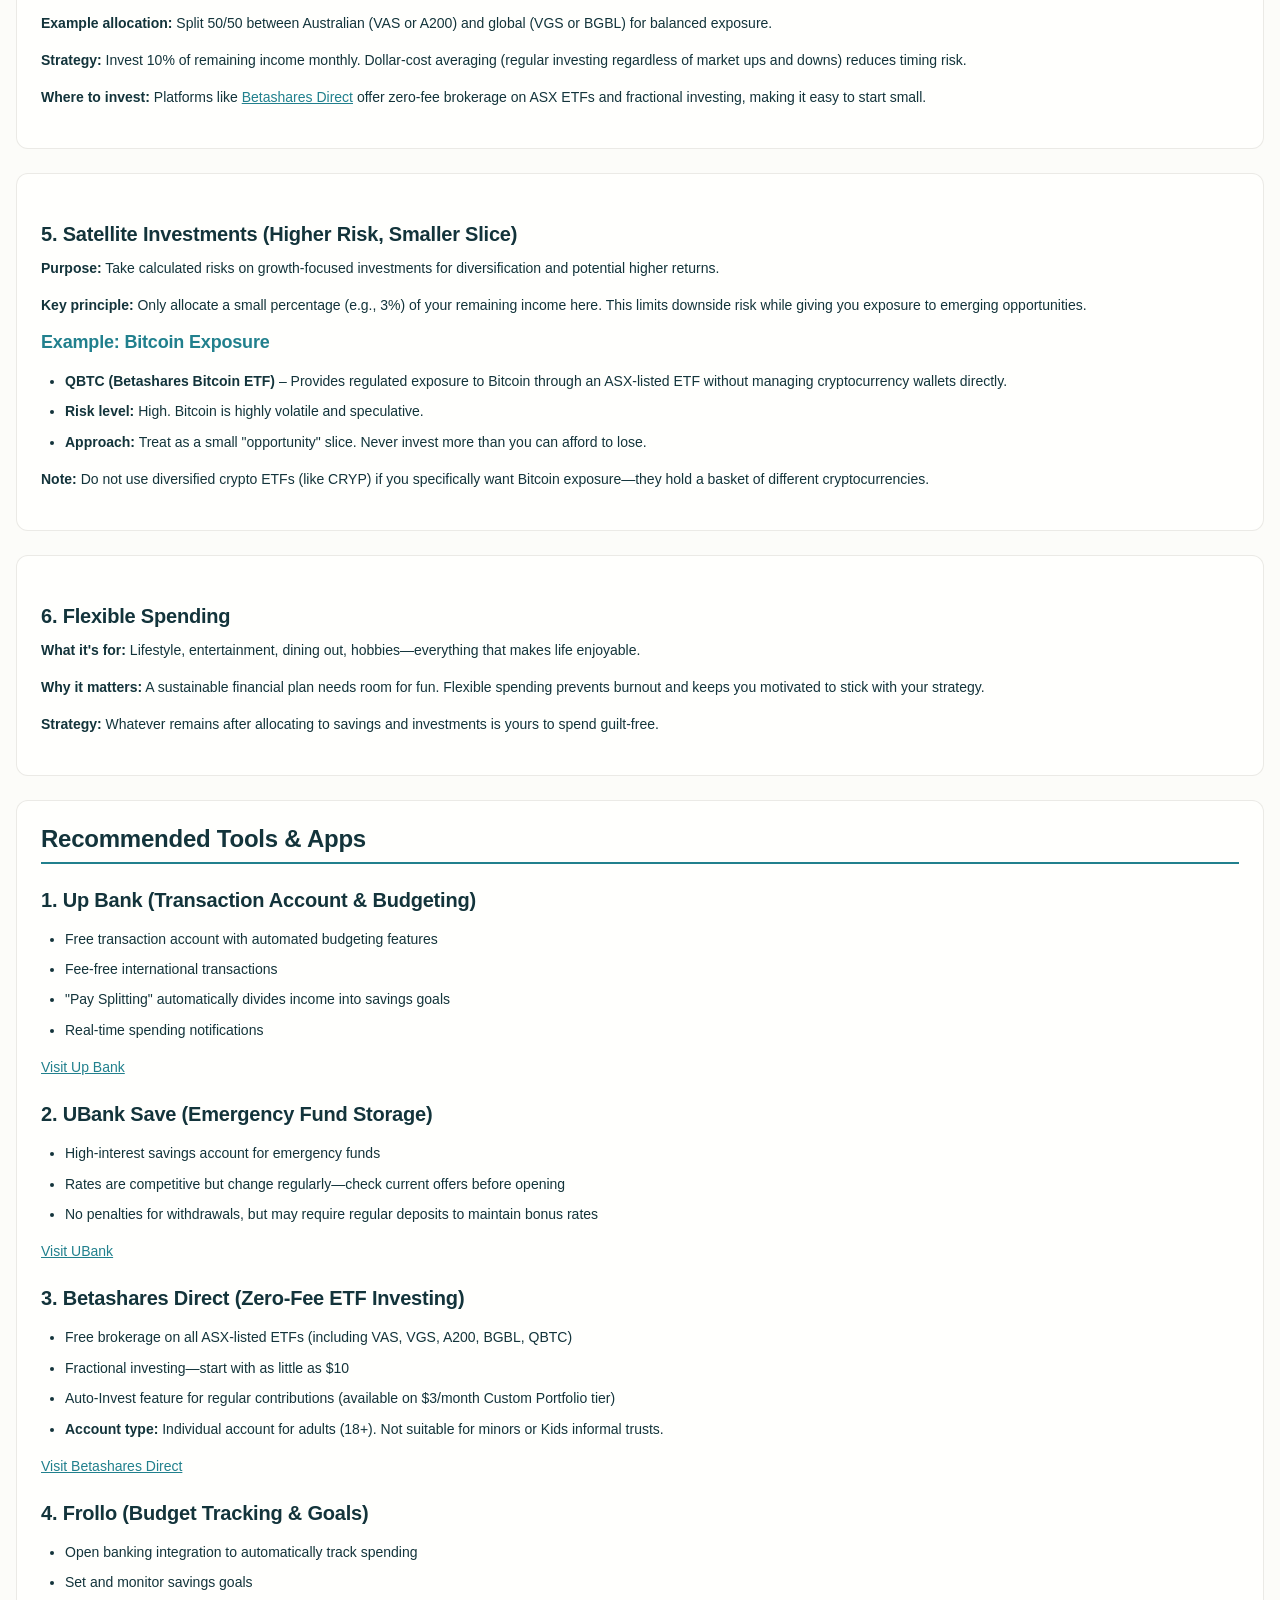
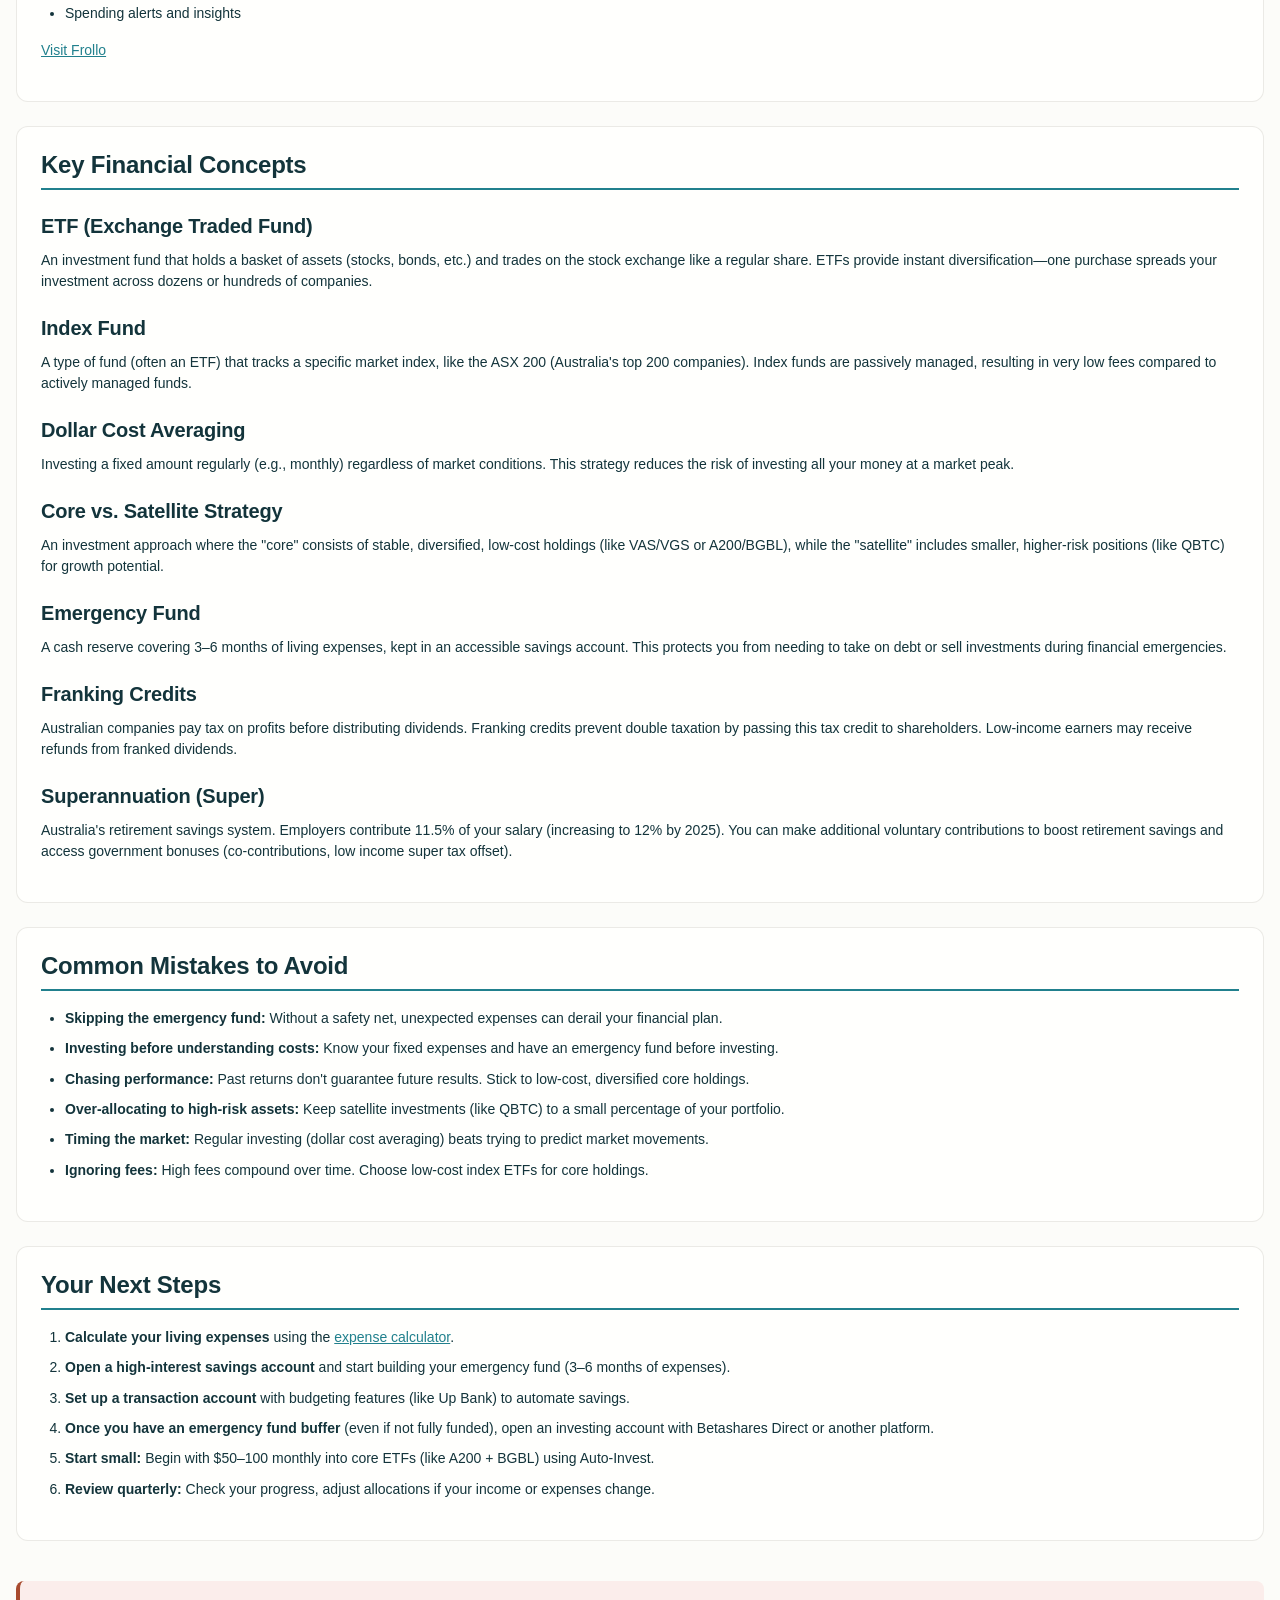
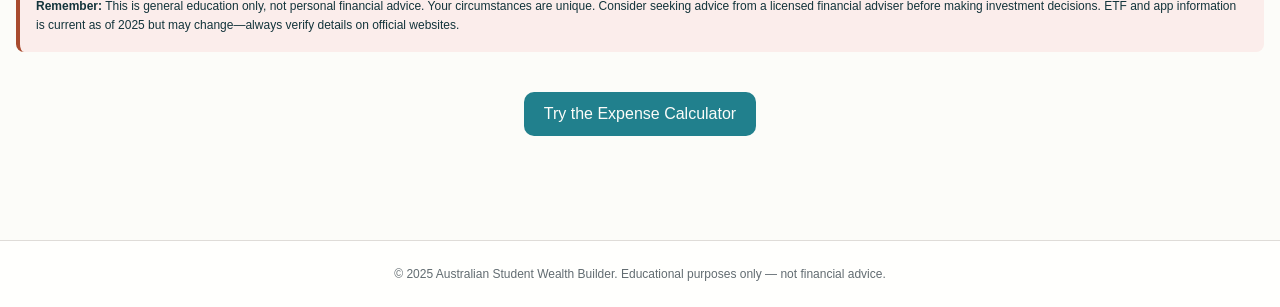
==== commit 711ff81c: "Align calculator with investing guide: add guide.html, update Betashares/QBTC/ETF copy, add disclaim" ====
--- a/guide.html
+++ b/guide.html
@@ -3,1516 +3,213 @@
 <head>
     <meta charset="UTF-8">
     <meta name="viewport" content="width=device-width, initial-scale=1.0">
-    <title>Australian Investing Guide for Young Adults | Betashares Direct</title>
-    <style>
-        :root {
-            --color-primary: #21808D;
-            --color-primary-hover: #1D7480;
-            --color-primary-light: #E6F4F6;
-            --color-secondary: #5D878F;
-            --color-accent: #1FB8CD;
-            --color-warning: #FFC185;
-            --color-error: #DB4545;
-            --color-success: #21808D;
-            --color-bg: #FCFCF9;
-            --color-surface: #FFFFF D;
-            --color-text: #134252;
-            --color-text-secondary: #626C71;
-            --color-border: rgba(94, 82, 64, 0.2);
-            --spacing-xs: 8px;
-            --spacing-sm: 12px;
-            --spacing-md: 16px;
-            --spacing-lg: 24px;
-            --spacing-xl: 32px;
-            --spacing-2xl: 48px;
-            --radius-sm: 6px;
-            --radius-md: 8px;
-            --radius-lg: 12px;
-            --shadow-sm: 0 1px 3px rgba(0, 0, 0, 0.04), 0 1px 2px rgba(0, 0, 0, 0.02);
-            --shadow-md: 0 4px 6px -1px rgba(0, 0, 0, 0.04), 0 2px 4px -1px rgba(0, 0, 0, 0.02);
-        }
-
-        @media (prefers-color-scheme: dark) {
-            :root {
-                --color-bg: #1F2121;
-                --color-surface: #262828;
-                --color-text: #F5F5F5;
-                --color-text-secondary: rgba(167, 169, 169, 0.7);
-                --color-primary: #32B8C6;
-                --color-primary-hover: #2DA6B2;
-                --color-primary-light: rgba(50, 184, 198, 0.15);
-                --color-border: rgba(119, 124, 124, 0.3);
-            }
-        }
-
-        * {
-            margin: 0;
-            padding: 0;
-            box-sizing: border-box;
-        }
-
-        body {
-            font-family: -apple-system, BlinkMacSystemFont, 'Segoe UI', Roboto, 'Helvetica Neue', Arial, sans-serif;
-            line-height: 1.6;
-            color: var(--color-text);
-            background-color: var(--color-bg);
-            font-size: 16px;
-        }
-
-        .disclaimer-banner {
-            background: linear-gradient(135deg, #DB4545 0%, #B4413C 100%);
-            color: white;
-            padding: var(--spacing-md) var(--spacing-lg);
-            text-align: center;
-            position: fixed;
-            top: 0;
-            left: 0;
-            right: 0;
-            z-index: 1001;
-            box-shadow: var(--shadow-md);
-            transform: translateY(-100%);
-            transition: transform 0.3s ease-out;
-        }
-
-        .disclaimer-banner.visible {
-            transform: translateY(0);
-        }
-
-        .disclaimer-banner strong {
-            display: block;
-            font-size: 1.1em;
-            margin-bottom: var(--spacing-xs);
-        }
-
-        .disclaimer-banner p {
-            font-size: 0.95em;
-            max-width: 1200px;
-            margin: 0 auto;
-            line-height: 1.5;
-        }
-
-        .disclaimer-close {
-            position: absolute;
-            top: var(--spacing-sm);
-            right: var(--spacing-md);
-            background: rgba(255, 255, 255, 0.2);
-            border: none;
-            color: white;
-            width: 32px;
-            height: 32px;
-            border-radius: 50%;
-            cursor: pointer;
-            font-size: 1.2em;
-            display: flex;
-            align-items: center;
-            justify-content: center;
-            transition: background 0.2s;
-        }
-
-        .disclaimer-close:hover {
-            background: rgba(255, 255, 255, 0.3);
-        }
-
-        .disclaimer-trigger {
-            background: rgba(219, 69, 69, 0.1);
-            border: 1px solid rgba(219, 69, 69, 0.3);
-            color: #DB4545;
-            padding: 6px 12px;
-            border-radius: var(--radius-sm);
-            cursor: pointer;
-            font-size: 0.85em;
-            font-weight: 600;
-            transition: all 0.2s;
-            display: inline-flex;
-            align-items: center;
-            gap: 6px;
-        }
-
-        .disclaimer-trigger:hover {
-            background: rgba(219, 69, 69, 0.15);
-            border-color: rgba(219, 69, 69, 0.5);
-        }
-
-        @media (prefers-color-scheme: dark) {
-            .disclaimer-trigger {
-                background: rgba(255, 84, 89, 0.15);
-                border-color: rgba(255, 84, 89, 0.3);
-                color: #FF5459;
-            }
-            .disclaimer-trigger:hover {
-                background: rgba(255, 84, 89, 0.25);
-                border-color: rgba(255, 84, 89, 0.5);
-            }
-        }
-
-        .nav-menu {
-            background: var(--color-surface);
-            border-bottom: 2px solid var(--color-border);
-            padding: var(--spacing-md) 0;
-            position: sticky;
-            top: 0;
-            z-index: 999;
-            box-shadow: var(--shadow-sm);
-        }
-
-        .nav-container {
-            max-width: 1200px;
-            margin: 0 auto;
-            padding: 0 var(--spacing-md);
-            display: flex;
-            flex-wrap: wrap;
-            gap: var(--spacing-sm);
-            justify-content: center;
-        }
-
-        .nav-link {
-            color: var(--color-text);
-            text-decoration: none;
-            padding: var(--spacing-xs) var(--spacing-md);
-            border-radius: var(--radius-sm);
-            transition: all 0.2s;
-            font-weight: 500;
-            font-size: 0.95em;
-        }
-
-        .nav-link:hover {
-            background: var(--color-primary-light);
-            color: var(--color-primary);
-        }
-
-        .container {
-            max-width: 1200px;
-            margin: 0 auto;
-            padding: var(--spacing-lg) var(--spacing-md);
-        }
-
-        .hero {
-            background: linear-gradient(135deg, var(--color-primary) 0%, var(--color-secondary) 100%);
-            color: white;
-            padding: var(--spacing-2xl) var(--spacing-md);
-            text-align: center;
-            margin-bottom: var(--spacing-xl);
-        }
-
-        .hero h1 {
-            font-size: 2.5em;
-            margin-bottom: var(--spacing-md);
-            font-weight: 700;
-        }
-
-        .hero p {
-            font-size: 1.2em;
-            opacity: 0.95;
-            max-width: 800px;
-            margin: 0 auto;
-        }
-
-        .section {
-            margin-bottom: var(--spacing-2xl);
-            scroll-margin-top: 100px;
-        }
-
-        .section-title {
-            font-size: 2em;
-            color: var(--color-text);
-            margin-bottom: var(--spacing-lg);
-            padding-bottom: var(--spacing-sm);
-            border-bottom: 3px solid var(--color-primary);
-            font-weight: 700;
-        }
-
-        .step-cards {
-            display: grid;
-            grid-template-columns: repeat(auto-fit, minmax(280px, 1fr));
-            gap: var(--spacing-lg);
-            margin: var(--spacing-lg) 0;
-        }
-
-        .step-card {
-            background: var(--color-surface);
-            border: 2px solid var(--color-border);
-            border-radius: var(--radius-lg);
-            padding: var(--spacing-lg);
-            transition: all 0.3s;
-            cursor: pointer;
-        }
-
-        .step-card:hover {
-            transform: translateY(-4px);
-            box-shadow: var(--shadow-md);
-            border-color: var(--color-primary);
-        }
-
-        .step-number {
-            background: var(--color-primary);
-            color: white;
-            width: 48px;
-            height: 48px;
-            border-radius: 50%;
-            display: flex;
-            align-items: center;
-            justify-content: center;
-            font-size: 1.5em;
-            font-weight: 700;
-            margin-bottom: var(--spacing-md);
-        }
-
-        .step-card h3 {
-            font-size: 1.4em;
-            margin-bottom: var(--spacing-sm);
-            color: var(--color-text);
-        }
-
-        .step-card p {
-            color: var(--color-text-secondary);
-            line-height: 1.6;
-        }
-
-        .info-box {
-            background: var(--color-primary-light);
-            border-left: 4px solid var(--color-primary);
-            padding: var(--spacing-lg);
-            margin: var(--spacing-lg) 0;
-            border-radius: var(--radius-md);
-        }
-
-        .info-box h3 {
-            color: var(--color-primary);
-            margin-bottom: var(--spacing-sm);
-        }
-
-        .warning-box {
-            background: rgba(255, 193, 133, 0.15);
-            border-left: 4px solid var(--color-warning);
-            padding: var(--spacing-lg);
-            margin: var(--spacing-lg) 0;
-            border-radius: var(--radius-md);
-        }
-
-        .comparison-table {
-            width: 100%;
-            border-collapse: collapse;
-            margin: var(--spacing-lg) 0;
-            background: var(--color-surface);
-            border-radius: var(--radius-md);
-            overflow: hidden;
-            box-shadow: var(--shadow-sm);
-        }
-
-        .comparison-table th {
-            background: var(--color-primary);
-            color: white;
-            padding: var(--spacing-md);
-            text-align: left;
-            font-weight: 600;
-        }
-
-        .comparison-table td {
-            padding: var(--spacing-md);
-            border-bottom: 1px solid var(--color-border);
-        }
-
-        .comparison-table tr:last-child td {
-            border-bottom: none;
-        }
-
-        .comparison-table tr:nth-child(even) {
-            background: var(--color-primary-light);
-        }
-
-        .accordion {
-            margin: var(--spacing-lg) 0;
-        }
-
-        .accordion-item {
-            background: var(--color-surface);
-            border: 1px solid var(--color-border);
-            border-radius: var(--radius-md);
-            margin-bottom: var(--spacing-sm);
-            overflow: hidden;
-        }
-
-        .accordion-header {
-            padding: var(--spacing-md) var(--spacing-lg);
-            cursor: pointer;
-            display: flex;
-            justify-content: space-between;
-            align-items: center;
-            transition: background 0.2s;
-            font-weight: 600;
-            color: var(--color-text);
-        }
-
-        .accordion-header:hover {
-            background: var(--color-primary-light);
-        }
-
-        .accordion-icon {
-            font-size: 1.2em;
-            transition: transform 0.3s;
-            color: var(--color-primary);
-        }
-
-        .accordion-item.active .accordion-icon {
-            transform: rotate(45deg);
-        }
-
-        .accordion-content {
-            max-height: 0;
-            overflow: hidden;
-            transition: max-height 0.3s ease-out;
-        }
-
-        .accordion-item.active .accordion-content {
-            max-height: 500px;
-        }
-
-        .accordion-body {
-            padding: var(--spacing-md) var(--spacing-lg);
-            color: var(--color-text-secondary);
-            line-height: 1.7;
-        }
-
-        .link-grid {
-            display: grid;
-            grid-template-columns: repeat(auto-fill, minmax(300px, 1fr));
-            gap: var(--spacing-md);
-            margin: var(--spacing-lg) 0;
-        }
-
-        .link-card {
-            background: var(--color-surface);
-            border: 1px solid var(--color-border);
-            border-radius: var(--radius-md);
-            padding: var(--spacing-md);
-            transition: all 0.2s;
-        }
-
-        .link-card:hover {
-            box-shadow: var(--shadow-md);
-            transform: translateY(-2px);
-        }
-
-        .link-card a {
-            color: var(--color-primary);
-            text-decoration: none;
-            font-weight: 600;
-            display: block;
-            margin-bottom: var(--spacing-xs);
-        }
-
-        .link-card a:hover {
-            text-decoration: underline;
-        }
-
-        .link-card p {
-            font-size: 0.9em;
-            color: var(--color-text-secondary);
-            margin: 0;
-        }
-
-        .checklist {
-            background: var(--color-surface);
-            border-radius: var(--radius-lg);
-            padding: var(--spacing-lg);
-            box-shadow: var(--shadow-sm);
-        }
-
-        .checklist-item {
-            padding: var(--spacing-md);
-            border-bottom: 1px solid var(--color-border);
-            display: flex;
-            align-items: start;
-            gap: var(--spacing-md);
-        }
-
-        .checklist-item:last-child {
-            border-bottom: none;
-        }
-
-        .checkbox-icon {
-            min-width: 24px;
-            height: 24px;
-            border: 2px solid var(--color-primary);
-            border-radius: var(--radius-sm);
-            display: flex;
-            align-items: center;
-            justify-content: center;
-            color: var(--color-primary);
-            font-weight: 700;
-        }
-
-        .bucket-visual {
-            display: grid;
-            grid-template-columns: repeat(auto-fit, minmax(200px, 1fr));
-            gap: var(--spacing-md);
-            margin: var(--spacing-lg) 0;
-        }
-
-        .bucket-item {
-            background: var(--color-surface);
-            border: 2px solid var(--color-border);
-            border-radius: var(--radius-md);
-            padding: var(--spacing-lg);
-            text-align: center;
-            transition: all 0.2s;
-        }
-
-        .bucket-item:hover {
-            border-color: var(--color-primary);
-            box-shadow: var(--shadow-md);
-        }
-
-        .bucket-icon {
-            font-size: 2.5em;
-            margin-bottom: var(--spacing-sm);
-        }
-
-        .bucket-item h4 {
-            color: var(--color-text);
-            margin-bottom: var(--spacing-xs);
-            font-size: 1.1em;
-        }
-
-        .bucket-item p {
-            font-size: 0.9em;
-            color: var(--color-text-secondary);
-            margin: 0;
-        }
-
-        .percentage-badge {
-            background: var(--color-primary);
-            color: white;
-            padding: 4px 12px;
-            border-radius: 20px;
-            font-size: 0.85em;
-            font-weight: 600;
-            display: inline-block;
-            margin-top: var(--spacing-xs);
-        }
-
-        .footer {
-            background: var(--color-surface);
-            border-top: 2px solid var(--color-border);
-            padding: var(--spacing-xl) var(--spacing-md);
-            text-align: center;
-            margin-top: var(--spacing-2xl);
-        }
-
-        .footer-content {
-            max-width: 800px;
-            margin: 0 auto;
-        }
-
-        .footer p {
-            color: var(--color-text-secondary);
-            margin-bottom: var(--spacing-sm);
-        }
-
-        .footer-link {
-            color: var(--color-primary);
-            text-decoration: none;
-            margin: 0 var(--spacing-sm);
-        }
-
-        .footer-link:hover {
-            text-decoration: underline;
-        }
-
-        ul, ol {
-            margin: var(--spacing-md) 0;
-            padding-left: var(--spacing-lg);
-        }
-
-        li {
-            margin-bottom: var(--spacing-xs);
-            color: var(--color-text-secondary);
-        }
-
-        strong {
-            color: var(--color-text);
-        }
-
-        a {
-            color: var(--color-primary);
-        }
-
-        @media (max-width: 768px) {
-            .hero h1 {
-                font-size: 1.8em;
-            }
-
-            .hero p {
-                font-size: 1em;
-            }
-
-            .section-title {
-                font-size: 1.5em;
-            }
-
-            .step-cards {
-                grid-template-columns: 1fr;
-            }
-
-            .nav-container {
-                flex-direction: column;
-            }
-
-            .disclaimer-trigger {
-                width: 100%;
-                justify-content: center;
-                margin-bottom: var(--spacing-xs);
-            }
-
-            .disclaimer-banner p {
-                font-size: 0.9em;
-            }
-
-            .comparison-table {
-                font-size: 0.9em;
-            }
-
-            .comparison-table th,
-            .comparison-table td {
-                padding: var(--spacing-sm);
-            }
-        }
-
-        .highlight {
-            background: rgba(255, 193, 133, 0.3);
-            padding: 2px 6px;
-            border-radius: 3px;
-        }
-    </style>
+    <title>Student Investing Guide | Australian Student Wealth Builder</title>
+    <link rel="stylesheet" href="style.css">
 </head>
 <body>
-    <!-- Disclaimer Banner (collapsed by default) -->
-    <div class="disclaimer-banner" id="disclaimerBanner">
-        <button class="disclaimer-close" onclick="toggleDisclaimer()" aria-label="Close disclaimer">×</button>
-        <strong>⚠️ IMPORTANT DISCLAIMER</strong>
-        <p>
-            This guide is <strong>general education only</strong> — not personal financial advice. 
-            Investing involves risk of loss. Fees and products change; always check the latest 
-            <strong>Betashares PDS and TMD</strong> before investing. For tax questions, 
-            speak with a <strong>registered tax agent</strong>. Past performance does not guarantee future results.
-        </p>
-    </div>
+    <!-- Header -->
+    <header class="header">
+        <div class="container">
+            <h1>Student Investing Guide</h1>
+            <p>A practical education pathway for building wealth in Australia</p>
+        </div>
+    </header>
 
     <!-- Navigation -->
-    <nav class="nav-menu">
-        <div class="nav-container">
-            <button class="disclaimer-trigger" onclick="toggleDisclaimer()">
-                <span>⚠️</span>
-                <span>Disclaimer</span>
-            </button>
-            <a href="#steps" class="nav-link">5-Step Process</a>
-            <a href="#emergency" class="nav-link">Emergency Fund</a>
-            <a href="#buckets" class="nav-link">Money Buckets</a>
-            <a href="#products" class="nav-link">What to Buy</a>
-            <a href="#betashares" class="nav-link">Betashares Paths</a>
-            <a href="#chess" class="nav-link">CHESS vs Custodial</a>
-            <a href="#glossary" class="nav-link">Glossary</a>
-            <a href="#links" class="nav-link">Links</a>
-            <a href="#checklist" class="nav-link">Checklist</a>
+    <nav class="guide-nav">
+        <div class="container">
+            <a href="index.html" class="btn btn--outline">← Back to Calculator</a>
         </div>
     </nav>
 
-    <!-- Hero -->
-    <div class="hero">
-        <h1>🚀 Your Wealth Building Journey</h1>
-        <p>A practical guide for Australian young adults to start investing with Betashares Direct. 
-           Built on Dad's coaching framework: secure your base, then grow with simple ETFs.</p>
-    </div>
-
-    <!-- 5-Step Process -->
-    <div class="container">
-        <section id="steps" class="section">
-            <h2 class="section-title">The 5-Step Process</h2>
-            <p>Follow these steps in order. Don't skip ahead — each step builds on the last.</p>
+    <!-- Main Content -->
+    <section class="guide-content">
+        <div class="container">
             
-            <div class="step-cards">
-                <div class="step-card">
-                    <div class="step-number">1</div>
-                    <h3>Build Your Emergency Fund</h3>
-                    <p>Before investing anything, save 3–6 months of living expenses in a high-interest savings account. 
-                       This protects you from debt when unexpected costs hit (laptop breaks, car repairs, sudden job loss).</p>
-                </div>
-
-                <div class="step-card">
-                    <div class="step-number">2</div>
-                    <h3>Open Betashares Direct</h3>
-                    <p>Create a <strong>Betashares Direct Individual account</strong> (you're an adult, not using the Kids account). 
-                       Quote your Tax File Number (TFN) to avoid extra withholding tax on earnings.</p>
-                </div>
-
-                <div class="step-card">
-                    <div class="step-number">3</div>
-                    <h3>Fund Your Account</h3>
-                    <p>Set up recurring bank transfers to your Betashares Direct Wallet using the BSB and account number provided. 
-                       Osko often makes BSB transfers instant. PayID is not advertised on Betashares Direct — use BSB + account number for reliability.</p>
-                </div>
-
-                <div class="step-card">
-                    <div class="step-number">4</div>
-                    <h3>Buy Core ETFs</h3>
-                    <p>Start with Australian and global index ETFs. Use Manual DIY mode (zero platform fee, zero brokerage) 
-                       while balances are small. Focus on <strong>ASX-listed ETFs</strong> to avoid foreign exchange fees on small amounts.</p>
-                </div>
-
-                <div class="step-card">
-                    <div class="step-number">5</div>
-                    <h3>Automate & Leave Alone</h3>
-                    <p>Set up Auto-Invest or recurring deposits, then leave it alone. Review once a year. 
-                       Don't check daily — time in the market beats timing the market.</p>
-                </div>
-            </div>
-        </section>
-
-        <!-- Emergency Fund -->
-        <section id="emergency" class="section">
-            <h2 class="section-title">Why an Emergency Fund?</h2>
-            
-            <div class="info-box">
-                <h3>🛟 Your Financial Safety Net</h3>
-                <p>An emergency fund is money set aside to cover unexpected expenses or loss of income. 
-                   It's your first priority before investing.</p>
-            </div>
-
-            <h3>What it protects you from:</h3>
-            <ul>
-                <li><strong>Unexpected expenses:</strong> Laptop dies, car repair, medical bill</li>
-                <li><strong>Income loss:</strong> Job ends, hours cut, client work dries up</li>
-                <li><strong>Forced bad decisions:</strong> Selling investments at a loss or taking on high-interest debt</li>
-            </ul>
-
-            <h3>How much to save:</h3>
-            <ul>
-                <li><strong>Minimum:</strong> $2,000–$3,000 to handle common emergencies</li>
-                <li><strong>Target:</strong> 3–6 months of fixed living expenses (rent, food, transport, bills)</li>
-                <li><strong>Where to keep it:</strong> High-interest savings account (e.g., UBank Save 4.60%* p.a., ING, Macquarie)</li>
-            </ul>
-
-            <p style="font-size: 0.9em; color: var(--color-text-secondary); margin-top: var(--spacing-md);">
-                *Rates change frequently. Check current rates before opening an account.
-            </p>
-
-            <div class="warning-box">
-                <strong>⚠️ Don't invest before you have an emergency fund.</strong>
-                <p>If an emergency hits and you have to sell investments to cover it, you might sell at a loss. 
-                   The market doesn't care about your timing.</p>
-            </div>
-        </section>
-
-        <!-- Money Buckets -->
-        <section id="buckets" class="section">
-            <h2 class="section-title">Money Buckets Strategy</h2>
-            
-            <p>Give every dollar a job by splitting your income into buckets. This is the framework from Dad's 
-               <a href="index.html">Student Wealth Builder app</a>.</p>
-
-            <div class="bucket-visual">
-                <div class="bucket-item">
-                    <div class="bucket-icon">🏠</div>
-                    <h4>Fixed Expenses</h4>
-                    <p>Rent, food, transport, bills — cover your essentials first</p>
-                    <div class="percentage-badge">First priority</div>
-                </div>
-
-                <div class="bucket-item">
-                    <div class="bucket-icon">🛟</div>
-                    <h4>Emergency Fund</h4>
-                    <p>Build to 3–6 months expenses, then maintain</p>
-                    <div class="percentage-badge">~20–30% of leftover</div>
-                </div>
-
-                <div class="bucket-item">
-                    <div class="bucket-icon">🎯</div>
-                    <h4>Big Goal</h4>
-                    <p>Car, trip, house deposit — optional but targeted</p>
-                    <div class="percentage-badge">Optional</div>
-                </div>
-
-                <div class="bucket-item">
-                    <div class="bucket-icon">📈</div>
-                    <h4>Core Investments</h4>
-                    <p>VAS/VGS or A200/BGBL for long-term growth</p>
-                    <div class="percentage-badge">~10% of leftover</div>
-                </div>
-
-                <div class="bucket-item">
-                    <div class="bucket-icon">🚀</div>
-                    <h4>Satellite</h4>
-                    <p>Small slice for higher-risk ideas (NDQ, BTC ETF)</p>
-                    <div class="percentage-badge">~3% of leftover</div>
-                </div>
-
-                <div class="bucket-item">
-                    <div class="bucket-icon">🎉</div>
-                    <h4>Flexible Spending</h4>
-                    <p>Fun, lifestyle, buffer — enjoy life now</p>
-                    <div class="percentage-badge">Rest</div>
-                </div>
-            </div>
-
-            <div class="info-box" style="margin-top: var(--spacing-xl);">
-                <h3>💡 Example allocation (after fixed expenses):</h3>
-                <ul>
-                    <li>Emergency: 20–30% (until fully funded)</li>
-                    <li>Core investments: 10%</li>
-                    <li>Satellite: 3%</li>
-                    <li>Flexible: Whatever's left (~57–67%)</li>
-                </ul>
-                <p style="margin-top: var(--spacing-sm);">
-                    <strong>This is an example framework, not advice.</strong> Adjust based on your situation and goals.
-                </p>
-            </div>
-        </section>
-
-        <!-- What to Buy -->
-        <section id="products" class="section">
-            <h2 class="section-title">What to Buy (Educational Examples Only)</h2>
-            
-            <p>These are <strong>educational examples</strong>, not recommendations. Always read the PDS before investing.</p>
-
-            <table class="comparison-table">
-                <thead>
-                    <tr>
-                        <th>Category</th>
-                        <th>ETF Examples</th>
-                        <th>What it is</th>
-                        <th>Why consider it</th>
-                    </tr>
-                </thead>
-                <tbody>
-                    <tr>
-                        <td><strong>Australian Core</strong></td>
-                        <td>A200<br>VAS</td>
-                        <td>ASX 200 or ASX 300 index</td>
-                        <td>Broad Australian shares, franking credits, ASX-listed (no FX on small buys)</td>
-                    </tr>
-                    <tr>
-                        <td><strong>Global Core</strong></td>
-                        <td>BGBL<br>VGS</td>
-                        <td>Global developed markets (unhedged)</td>
-                        <td>Diversification beyond Australia, low MER, ASX-listed</td>
-                    </tr>
-                    <tr>
-                        <td><strong>Defensive</strong></td>
-                        <td>AAA<br>VAF</td>
-                        <td>Australian bonds</td>
-                        <td>Lower volatility, balance out shares risk (optional for most young investors)</td>
-                    </tr>
-                    <tr>
-                        <td><strong>Satellite Tech</strong></td>
-                        <td>NDQ</td>
-                        <td>NASDAQ-100 index</td>
-                        <td>Higher growth potential, higher risk, small allocation only</td>
-                    </tr>
-                    <tr>
-                        <td><strong>Satellite Crypto</strong></td>
-                        <td>QBTC</td>
-                        <td>Betashares Bitcoin ETF</td>
-                        <td>Very high risk, very small allocation if interested (1–3% max)</td>
-                    </tr>
-                    <tr>
-                        <td><strong>Satellite Crypto Economy</strong></td>
-                        <td>CRYP</td>
-                        <td>Crypto Innovators (blockchain/crypto companies, not Bitcoin price)</td>
-                        <td>High risk equity exposure to crypto ecosystem (optional)</td>
-                    </tr>
-                    <tr>
-                        <td><strong>Dividend Tilt</strong></td>
-                        <td>VHY<br>ZYAU</td>
-                        <td>High-yield Australian shares</td>
-                        <td>Focus on dividend income, franking credits (optional strategy)</td>
-                    </tr>
-                </tbody>
-            </table>
-
-            <div class="info-box" style="margin-top: var(--spacing-lg);">
-                <h3>🎯 Simple starting portfolio example:</h3>
-                <ul>
-                    <li><strong>50% A200</strong> (Australian core)</li>
-                    <li><strong>50% BGBL</strong> (Global core)</li>
-                </ul>
-                <p style="margin-top: var(--spacing-sm);">
-                    That's it. Keep it simple. Add satellite later if you want, but core is enough.
-                </p>
-            </div>
-
-            <div class="warning-box">
-                <strong>⚠️ No performance numbers here</strong>
-                <p>Past performance doesn't predict future results. We're not showing backtested returns because 
-                   they can be misleading. Focus on low fees (MER), broad diversification, and time in the market.</p>
-            </div>
-        </section>
-
-        <!-- Betashares Paths -->
-        <section id="betashares" class="section">
-            <h2 class="section-title">Betashares Direct: Which Path?</h2>
-            
-            <p>Betashares Direct offers three ways to buy ETFs. Choose based on your balance and preferences.</p>
-
-            <table class="comparison-table">
-                <thead>
-                    <tr>
-                        <th>Path</th>
-                        <th>Cost</th>
-                        <th>Best for</th>
-                        <th>Limitations</th>
-                    </tr>
-                </thead>
-                <tbody>
-                    <tr>
-                        <td><strong>Manual DIY</strong></td>
-                        <td>$0 platform fee<br>$0 brokerage</td>
-                        <td>Small balances, irregular investing, full control</td>
-                        <td>Manual purchases only; no auto-rebalancing</td>
-                    </tr>
-                    <tr>
-                        <td><strong>Auto-Invest</strong></td>
-                        <td>$0 platform fee<br>$0 brokerage</td>
-                        <td>Fixed $ amounts, up to 5 Betashares ETFs, set-and-forget</td>
-                        <td>Max 5 ETFs, fixed dollar amounts only (not percentages)</td>
-                    </tr>
-                    <tr>
-                        <td><strong>Custom Portfolio</strong></td>
-                        <td>~$3–4.50/month<br>(scales with balance)</td>
-                        <td>Percentage-based auto-rebalancing; can use at any balance</td>
-                        <td>Fee drag is significant under ~$10k; better at scale, but usable earlier if % split matters to you</td>
-                    </tr>
-                </tbody>
-            </table>
-
-            <div class="info-box" style="margin-top: var(--spacing-lg);">
-                <h3>💡 Practical default for small balances (education only):</h3>
-                <p><strong>Consider Manual DIY while balances are small (under ~$10k).</strong></p>
-                <ul>
-                    <li>Zero fees means every dollar goes to work</li>
-                    <li>You can still do regular monthly purchases manually — it takes 2 minutes</li>
-                    <li>Once you're at $10k+ and want auto-rebalancing, Custom Portfolio's fee becomes smaller relative to balance</li>
-                </ul>
-            </div>
-
-            <h3 style="margin-top: var(--spacing-xl);">When to use Auto-Invest:</h3>
-            <ul>
-                <li>You want automation but don't need exact percentage weights</li>
-                <li>You're only buying 2–5 Betashares ETFs</li>
-                <li>You prefer dollar amounts (e.g., $100/month into A200, $100/month into BGBL) instead of percentages</li>
-            </ul>
-
-            <h3 style="margin-top: var(--spacing-lg);">When to use Custom Portfolio:</h3>
-            <ul>
-                <li>You want percentage-based auto-rebalancing (e.g., maintain 50/50 A200/BGBL)</li>
-                <li>You value automation and accept the ~$3–4.50/month cost</li>
-                <li><strong>Note:</strong> Fee drag is significant under ~$10k (e.g., $4/month on $5k = ~1% annual drag), but you <em>can</em> use it earlier if % auto-split is worth the cost to you. This is education, not advice.</li>
-            </ul>
-
-            <p style="margin-top: var(--spacing-lg);">
-                <strong>More info:</strong><br>
-                <a href="https://www.betashares.com.au/direct/pricing" target="_blank">Betashares Direct Pricing</a><br>
-                <a href="https://www.betashares.com.au/direct/auto-invest" target="_blank">Auto-Invest Details</a><br>
-                <a href="https://www.betashares.com.au/direct/custom-portfolios" target="_blank">Custom Portfolios Explained</a>
-            </p>
-        </section>
-
-        <!-- CHESS -->
-        <section id="chess" class="section">
-            <h2 class="section-title">CHESS vs Custodial Holdings</h2>
-            
-            <div class="info-box">
-                <h3>📋 Quick summary:</h3>
-                <p><strong>Betashares Direct = Custodial</strong> (no personal HIN). This is normal and safe, 
-                   but you should understand what it means.</p>
-            </div>
-
-            <table class="comparison-table" style="margin-top: var(--spacing-lg);">
-                <thead>
-                    <tr>
-                        <th>Feature</th>
-                        <th>CHESS-sponsored (HIN)</th>
-                        <th>Custodial (Betashares Direct)</th>
-                    </tr>
-                </thead>
-                <tbody>
-                    <tr>
-                        <td><strong>Your name on registry?</strong></td>
-                        <td>✅ Yes, shares in your name</td>
-                        <td>❌ No, held by Betashares as custodian</td>
-                    </tr>
-                    <tr>
-                        <td><strong>Personal HIN?</strong></td>
-                        <td>✅ Yes (starts with X)</td>
-                        <td>❌ No personal HIN</td>
-                    </tr>
-                    <tr>
-                        <td><strong>Broker portability</strong></td>
-                        <td>✅ Easy to transfer between brokers</td>
-                        <td>⚠️ Sell & rebuy to move elsewhere</td>
-                    </tr>
-                    <tr>
-                        <td><strong>Safety if broker fails</strong></td>
-                        <td>✅ Shares are yours, held by CHESS</td>
-                        <td>✅ Protected as client assets (segregated), but not on CHESS registry</td>
-                    </tr>
-                    <tr>
-                        <td><strong>Fractional shares</strong></td>
-                        <td>❌ Usually no</td>
-                        <td>✅ Yes (Betashares Direct supports this)</td>
-                    </tr>
-                    <tr>
-                        <td><strong>Brokerage cost</strong></td>
-                        <td>Varies ($0–$20/trade typical)</td>
-                        <td>$0 on Betashares Direct</td>
-                    </tr>
-                </tbody>
-            </table>
-
-            <h3 style="margin-top: var(--spacing-xl);">So is custodial safe?</h3>
-            <p>Yes, for most people:</p>
-            <ul>
-                <li>Betashares holds your ETF units as custodian in a separate trust structure</li>
-                <li>If Betashares were to fail, your holdings are segregated client assets, not company assets</li>
-                <li>You can still see your holdings and receive dividends normally</li>
-            </ul>
-
-            <h3 style="margin-top: var(--spacing-lg);">When might you want CHESS later?</h3>
-            <ul>
-                <li>You want full control and portability across brokers</li>
-                <li>You're investing in individual shares (not just ETFs)</li>
-                <li>You have a large portfolio and want direct registry ownership</li>
-            </ul>
-
-            <div class="info-box" style="margin-top: var(--spacing-lg);">
-                <h3>💡 Other CHESS brokers (for later):</h3>
-                <p>If you want CHESS-sponsored holdings down the track, consider:</p>
-                <ul>
-                    <li><strong>Stake:</strong> <a href="https://hellostake.com/au" target="_blank">hellostake.com/au</a> — $3 brokerage, CHESS-sponsored</li>
-                    <li><strong>CMC Invest:</strong> <a href="https://www.cmcmarkets.com/en-au/stockbroking" target="_blank">cmcmarkets.com/en-au/stockbroking</a> — $0 brokerage up to $1k/day, CHESS</li>
-                </ul>
-                <p style="margin-top: var(--spacing-sm); font-size: 0.9em;">
-                    This is for education, not a recommendation. Check current fees and terms before switching.
-                </p>
-            </div>
-
-            <p style="margin-top: var(--spacing-lg);">
-                <strong>More info:</strong><br>
-                <a href="https://www.betashares.com.au/direct/faq" target="_blank">Betashares Direct FAQ</a><br>
-                <a href="https://www.betashares.com.au/education/chess-sponsored-vs-custodial-holding/" target="_blank">CHESS vs Custodial Explained (Betashares)</a><br>
-                <a href="https://moneysmart.gov.au/shares/keeping-track-of-your-shares" target="_blank">MoneySmart: Keeping Track of Your Shares</a>
-            </p>
-        </section>
-
-        <!-- Glossary -->
-        <section id="glossary" class="section">
-            <h2 class="section-title">Glossary (Click to Expand)</h2>
-            
-            <div class="accordion">
-                <div class="accordion-item">
-                    <div class="accordion-header">
-                        <span><strong>ETF</strong> (Exchange Traded Fund)</span>
-                        <span class="accordion-icon">+</span>
-                    </div>
-                    <div class="accordion-content">
-                        <div class="accordion-body">
-                            <p>A fund that holds a basket of assets (shares, bonds, etc.) and trades on the stock exchange like a regular share. 
-                               When you buy an ETF, you own a slice of everything inside it. Example: VGS holds ~1,400 global companies.</p>
-                            <p><strong>Common mix-up:</strong> People sometimes type "EFT" (electronic funds transfer). 
-                               The investment product is <span class="highlight">ETF</span>.</p>
-                        </div>
-                    </div>
-                </div>
-
-                <div class="accordion-item">
-                    <div class="accordion-header">
-                        <span><strong>Fractional Shares/Units</strong></span>
-                        <span class="accordion-icon">+</span>
-                    </div>
-                    <div class="accordion-content">
-                        <div class="accordion-body">
-                            <p>The ability to buy less than one full unit of an ETF or share. For example, if VGS costs $120/unit and you have $50, 
-                               fractional investing lets you buy 0.4167 units. Betashares Direct supports this; many CHESS brokers don't.</p>
-                        </div>
-                    </div>
-                </div>
-
-                <div class="accordion-item">
-                    <div class="accordion-header">
-                        <span><strong>MER</strong> (Management Expense Ratio)</span>
-                        <span class="accordion-icon">+</span>
-                    </div>
-                    <div class="accordion-content">
-                        <div class="accordion-body">
-                            <p>The annual fee charged by the fund manager, expressed as a percentage of your investment. 
-                               Example: A200 has a 0.04% p.a. MER — on $1,000 invested, that's $0.40/year. 
-                               Lower MER = more of your money stays invested.</p>
-                        </div>
-                    </div>
-                </div>
-
-                <div class="accordion-item">
-                    <div class="accordion-header">
-                        <span><strong>Brokerage</strong></span>
-                        <span class="accordion-icon">+</span>
-                    </div>
-                    <div class="accordion-content">
-                        <div class="accordion-body">
-                            <p>The fee you pay each time you buy or sell shares/ETFs. Betashares Direct charges $0 brokerage. 
-                               Traditional brokers might charge $5–$20/trade. On small amounts, high brokerage eats into returns.</p>
-                        </div>
-                    </div>
-                </div>
-
-                <div class="accordion-item">
-                    <div class="accordion-header">
-                        <span><strong>DCA</strong> (Dollar-Cost Averaging)</span>
-                        <span class="accordion-icon">+</span>
-                    </div>
-                    <div class="accordion-content">
-                        <div class="accordion-body">
-                            <p>Investing a fixed amount regularly (e.g., $200/month) regardless of market price. 
-                               You buy more units when prices are low, fewer when high. Smooths out volatility and removes emotion from timing.</p>
-                        </div>
-                    </div>
-                </div>
-
-                <div class="accordion-item">
-                    <div class="accordion-header">
-                        <span><strong>DRP</strong> (Dividend Reinvestment Plan)</span>
-                        <span class="accordion-icon">+</span>
-                    </div>
-                    <div class="accordion-content">
-                        <div class="accordion-body">
-                            <p>Automatically reinvests dividends to buy more units instead of paying cash. 
-                               Compounds growth but may trigger small taxable events. Check if your broker/platform supports it.</p>
-                        </div>
-                    </div>
-                </div>
-
-                <div class="accordion-item">
-                    <div class="accordion-header">
-                        <span><strong>TFN</strong> (Tax File Number)</span>
-                        <span class="accordion-icon">+</span>
-                    </div>
-                    <div class="accordion-content">
-                        <div class="accordion-body">
-                            <p>Your unique Australian tax identifier. Quote it when opening investment accounts to avoid extra 
-                               withholding tax (up to 47% on income if not quoted). Keep it private — never share publicly.</p>
-                        </div>
-                    </div>
-                </div>
-
-                <div class="accordion-item">
-                    <div class="accordion-header">
-                        <span><strong>Franking Credit</strong></span>
-                        <span class="accordion-icon">+</span>
-                    </div>
-                    <div class="accordion-content">
-                        <div class="accordion-body">
-                            <p>A tax credit for company tax already paid on dividends from Australian shares. 
-                               If you're in a low tax bracket, you may get a refund from franking credits. 
-                               Only applies to Australian shares (not international).</p>
-                            <p><strong>More info:</strong> 
-                               <a href="https://www.ato.gov.au/individuals-and-families/investments-and-assets/shares-funds-and-trusts/investing-in-shares/refund-of-franking-credits-for-individuals" target="_blank">
-                               ATO: Franking Credits for Individuals</a></p>
-                        </div>
-                    </div>
-                </div>
-
-                <div class="accordion-item">
-                    <div class="accordion-header">
-                        <span><strong>Yield vs Total Return</strong></span>
-                        <span class="accordion-icon">+</span>
-                    </div>
-                    <div class="accordion-content">
-                        <div class="accordion-body">
-                            <p><strong>Yield:</strong> Income (dividends) as a % of your investment. Example: 4% yield on $1,000 = $40/year.</p>
-                            <p><strong>Total return:</strong> Yield + capital growth. An ETF might yield 3% but grow 7% in price = 10% total return. 
-                               Focus on total return, not just yield.</p>
-                        </div>
-                    </div>
-                </div>
-
-                <div class="accordion-item">
-                    <div class="accordion-header">
-                        <span><strong>Hedged vs Unhedged</strong></span>
-                        <span class="accordion-icon">+</span>
-                    </div>
-                    <div class="accordion-content">
-                        <div class="accordion-body">
-                            <p><strong>Unhedged (e.g., VGS):</strong> You're exposed to currency movements. If the AUD falls, your international holdings 
-                               are worth more in AUD (and vice versa).</p>
-                            <p><strong>Hedged (e.g., VGAD):</strong> Currency risk is hedged back to AUD. You only get the share price movement, 
-                               not currency swings. Hedging costs a small fee.</p>
-                            <p>Most young investors use unhedged for long-term diversification.</p>
-                        </div>
-                    </div>
-                </div>
-
-                <div class="accordion-item">
-                    <div class="accordion-header">
-                        <span><strong>Auto-Invest (Betashares)</strong></span>
-                        <span class="accordion-icon">+</span>
-                    </div>
-                    <div class="accordion-content">
-                        <div class="accordion-body">
-                            <p>A Betashares Direct feature that automatically buys up to 5 Betashares ETFs on a schedule (weekly/fortnightly/monthly) 
-                               using fixed dollar amounts. Zero fees, zero brokerage. Example: $100 into A200 + $100 into BGBL every month.</p>
-                        </div>
-                    </div>
-                </div>
-
-                <div class="accordion-item">
-                    <div class="accordion-header">
-                        <span><strong>Custom Portfolio (Betashares)</strong></span>
-                        <span class="accordion-icon">+</span>
-                    </div>
-                    <div class="accordion-content">
-                        <div class="accordion-body">
-                            <p>A Betashares Direct service that auto-rebalances your portfolio to maintain target percentages 
-                               (e.g., 50% A200, 50% BGBL). Costs ~$3–4.50/month depending on balance. 
-                               Only worth it for portfolios above ~$10k due to fee drag.</p>
-                        </div>
-                    </div>
-                </div>
-
-                <div class="accordion-item">
-                    <div class="accordion-header">
-                        <span><strong>CHESS (Clearing House Electronic Subregister System)</strong></span>
-                        <span class="accordion-icon">+</span>
-                    </div>
-                    <div class="accordion-content">
-                        <div class="accordion-body">
-                            <p>Australia's electronic share settlement system. When you have CHESS-sponsored holdings, 
-                               your shares are registered in your name with a personal HIN (Holder Identification Number). 
-                               Betashares Direct is custodial, so no personal HIN.</p>
-                        </div>
-                    </div>
-                </div>
-
-                <div class="accordion-item">
-                    <div class="accordion-header">
-                        <span><strong>HIN</strong> (Holder Identification Number)</span>
-                        <span class="accordion-icon">+</span>
-                    </div>
-                    <div class="accordion-content">
-                        <div class="accordion-body">
-                            <p>A unique number (starts with X) that identifies you on the CHESS system when you own shares directly. 
-                               Betashares Direct users don't get a personal HIN because holdings are custodial.</p>
-                        </div>
-                    </div>
-                </div>
-
-                <div class="accordion-item">
-                    <div class="accordion-header">
-                        <span><strong>Custodial</strong></span>
-                        <span class="accordion-icon">+</span>
-                    </div>
-                    <div class="accordion-content">
-                        <div class="accordion-body">
-                            <p>When a broker or platform holds investments on your behalf as custodian. 
-                               You own the assets, but they're registered in the custodian's name (for your benefit). 
-                               Betashares Direct is custodial. Your holdings are segregated and protected.</p>
-                        </div>
-                    </div>
-                </div>
-
-                <div class="accordion-item">
-                    <div class="accordion-header">
-                        <span><strong>ASX</strong> (Australian Securities Exchange)</span>
-                        <span class="accordion-icon">+</span>
-                    </div>
-                    <div class="accordion-content">
-                        <div class="accordion-body">
-                            <p>Australia's primary stock exchange where shares and ETFs are listed and traded. 
-                               "ASX-listed" means you can buy it on the Australian market in AUD without foreign exchange fees.</p>
-                        </div>
-                    </div>
-                </div>
-
-                <div class="accordion-item">
-                    <div class="accordion-header">
-                        <span><strong>BSB vs PayID</strong></span>
-                        <span class="accordion-icon">+</span>
-                    </div>
-                    <div class="accordion-content">
-                        <div class="accordion-body">
-                            <p><strong>BSB:</strong> Bank-State-Branch number (6 digits) used to identify a bank account. 
-                               Betashares provides a BSB + account number for your Wallet.</p>
-                            <p><strong>PayID:</strong> A simpler identifier (email/phone) for instant transfers. 
-                               PayID is not advertised on Betashares Direct — use BSB + account number.</p>
-                            <p><strong>Osko:</strong> The instant payment system that often makes BSB transfers instant if both banks support it.</p>
-                        </div>
-                    </div>
-                </div>
-            </div>
-        </section>
-
-        <!-- Links -->
-        <section id="links" class="section">
-            <h2 class="section-title">Official Links</h2>
-            
-            <h3>Betashares Direct</h3>
-            <div class="link-grid">
-                <div class="link-card">
-                    <a href="https://direct.betashares.com.au" target="_blank">Betashares Direct (Login/Signup)</a>
-                    <p>Main platform to open your account and start investing</p>
-                </div>
-                <div class="link-card">
-                    <a href="https://www.betashares.com.au/direct/" target="_blank">Betashares Direct Info</a>
-                    <p>Overview of features and getting started</p>
-                </div>
-                <div class="link-card">
-                    <a href="https://www.betashares.com.au/direct/faq" target="_blank">Betashares Direct FAQ</a>
-                    <p>Common questions answered</p>
-                </div>
-                <div class="link-card">
-                    <a href="https://www.betashares.com.au/direct/pricing" target="_blank">Betashares Direct Pricing</a>
-                    <p>Fee structure for Manual DIY, Auto-Invest, and Custom Portfolio</p>
-                </div>
-                <div class="link-card">
-                    <a href="https://www.betashares.com.au/direct/custom-portfolios" target="_blank">Custom Portfolios Explained</a>
-                    <p>How percentage-based auto-rebalancing works</p>
-                </div>
-                <div class="link-card">
-                    <a href="https://www.betashares.com.au/direct/auto-invest" target="_blank">Auto-Invest Details</a>
-                    <p>How to set up automatic recurring investments</p>
-                </div>
-                <div class="link-card">
-                    <a href="https://www.betashares.com.au/education/chess-sponsored-vs-custodial-holding/" target="_blank">CHESS vs Custodial (Betashares)</a>
-                    <p>Understanding the difference in holding structures</p>
-                </div>
-            </div>
-
-            <h3 style="margin-top: var(--spacing-xl);">Government & Education</h3>
-            <div class="link-grid">
-                <div class="link-card">
-                    <a href="https://moneysmart.gov.au/managed-funds-and-etfs/exchange-traded-funds-etfs" target="_blank">MoneySmart: ETFs</a>
-                    <p>Official Australian government guide to ETFs</p>
-                </div>
-                <div class="link-card">
-                    <a href="https://moneysmart.gov.au/shares/keeping-track-of-your-shares" target="_blank">MoneySmart: Keeping Track of Your Shares</a>
-                    <p>CHESS, HIN, and share registry basics</p>
-                </div>
-                <div class="link-card">
-                    <a href="https://www.ato.gov.au/individuals-and-families/investments-and-assets/shares-funds-and-trusts/investing-in-shares/refund-of-franking-credits-for-individuals" target="_blank">ATO: Franking Credits</a>
-                    <p>How franking credits work for individual investors</p>
-                </div>
-            </div>
-
-            <h3 style="margin-top: var(--spacing-xl);">Optional CHESS Brokers (For Later)</h3>
-            <div class="link-grid">
-                <div class="link-card">
-                    <a href="https://hellostake.com/au" target="_blank">Stake</a>
-                    <p>$3 brokerage, CHESS-sponsored, good for individual shares</p>
-                </div>
-                <div class="link-card">
-                    <a href="https://www.cmcmarkets.com/en-au/stockbroking" target="_blank">CMC Invest</a>
-                    <p>$0 brokerage up to $1k/day, CHESS-sponsored</p>
-                </div>
-            </div>
-
-            <p style="margin-top: var(--spacing-lg); color: var(--color-text-secondary); font-size: 0.95em;">
-                <strong>Note:</strong> These are educational links only. Check current fees, terms, and suitability before opening accounts.
-            </p>
-        </section>
-
-        <!-- Checklist -->
-        <section id="checklist" class="section">
-            <h2 class="section-title">Weekend Onboarding Checklist</h2>
-            
-            <p style="margin-bottom: var(--spacing-lg);">Work through this over a weekend. Take your time, read everything, ask Dad if you're stuck.</p>
-
-            <div class="checklist">
-                <div class="checklist-item">
-                    <div class="checkbox-icon">□</div>
-                    <div>
-                        <strong>Calculate your emergency fund target</strong>
-                        <p style="margin: 0; color: var(--color-text-secondary);">
-                            Add up 3–6 months of fixed expenses (rent, food, transport, bills). 
-                            Use the <a href="index.html">Student Wealth Builder app</a> if you need help estimating.
-                        </p>
-                    </div>
-                </div>
-
-                <div class="checklist-item">
-                    <div class="checkbox-icon">□</div>
-                    <div>
-                        <strong>Open a high-interest savings account</strong>
-                        <p style="margin: 0; color: var(--color-text-secondary);">
-                            UBank Save, ING, or Macquarie. Compare current rates. Set up for your emergency fund.
-                        </p>
-                    </div>
-                </div>
-
-                <div class="checklist-item">
-                    <div class="checkbox-icon">□</div>
-                    <div>
-                        <strong>Save your emergency fund (before investing)</strong>
-                        <p style="margin: 0; color: var(--color-text-secondary);">
-                            Don't skip this. Get to at least $2k–$3k minimum before moving to investments.
-                        </p>
-                    </div>
-                </div>
-
-                <div class="checklist-item">
-                    <div class="checkbox-icon">□</div>
-                    <div>
-                        <strong>Sign up for Betashares Direct (Individual account)</strong>
-                        <p style="margin: 0; color: var(--color-text-secondary);">
-                            Go to <a href="https://direct.betashares.com.au" target="_blank">direct.betashares.com.au</a>, 
-                            choose Individual (not Kids), provide ID and TFN.
-                        </p>
-                    </div>
-                </div>
-
-                <div class="checklist-item">
-                    <div class="checkbox-icon">□</div>
-                    <div>
-                        <strong>Note your Wallet BSB and account number</strong>
-                        <p style="margin: 0; color: var(--color-text-secondary);">
-                            Betashares will give you a BSB + account number for deposits. Save it somewhere secure.
-                        </p>
-                    </div>
-                </div>
-
-                <div class="checklist-item">
-                    <div class="checkbox-icon">□</div>
-                    <div>
-                        <strong>Read the PDS for your chosen ETFs</strong>
-                        <p style="margin: 0; color: var(--color-text-secondary);">
-                            Example: A200 PDS, BGBL PDS. Understand what you're buying, the fees, and the risks.
-                        </p>
-                    </div>
-                </div>
-
-                <div class="checklist-item">
-                    <div class="checkbox-icon">□</div>
-                    <div>
-                        <strong>Set up a recurring bank transfer</strong>
-                        <p style="margin: 0; color: var(--color-text-secondary);">
-                            From your bank to Betashares Wallet. Start small (e.g., $100–$200/month) and adjust later.
-                        </p>
-                    </div>
-                </div>
-
-                <div class="checklist-item">
-                    <div class="checkbox-icon">□</div>
-                    <div>
-                        <strong>Make your first ETF purchase</strong>
-                        <p style="margin: 0; color: var(--color-text-secondary);">
-                            Use Manual DIY (zero fees). Buy your core ETFs (e.g., 50% A200, 50% BGBL). Celebrate! 🎉
-                        </p>
-                    </div>
-                </div>
-
-                <div class="checklist-item">
-                    <div class="checkbox-icon">□</div>
-                    <div>
-                        <strong>Set a calendar reminder for monthly review</strong>
-                        <p style="margin: 0; color: var(--color-text-secondary);">
-                            Check in once a month to buy more (if using Manual DIY). Don't obsess daily.
-                        </p>
-                    </div>
-                </div>
-
-                <div class="checklist-item">
-                    <div class="checkbox-icon">□</div>
-                    <div>
-                        <strong>Tell Dad you're all set up</strong>
-                        <p style="margin: 0; color: var(--color-text-secondary);">
-                            Let him know you've started. Ask questions if anything's unclear. He's here to help.
-                        </p>
-                    </div>
-                </div>
-            </div>
-        </section>
-
-        <!-- Link to Calculator -->
-        <section class="section">
-            <div class="info-box">
-                <h3>💡 Need help with your budget and allocations?</h3>
-                <p>Use Dad's <a href="index.html"><strong>Student Wealth Builder calculator</strong></a> to estimate 
-                   your expenses and see the bucket allocations in action. It's the same strategy this guide is based on.</p>
-            </div>
-        </section>
-
-    </div>
+            <!-- Educational Disclaimer -->
+            <div class="disclaimer-banner">
+                <p><strong>General Education Only:</strong> This guide provides general financial education and is not personal financial advice. Consider your own circumstances and consult a licensed financial adviser before making investment decisions.</p>
+            </div>
+
+            <!-- Introduction -->
+            <div class="guide-section">
+                <h2>Getting Started: The Bucket Strategy</h2>
+                <p>The "bucket" approach divides your income into clear categories, each with a specific purpose. This ensures every dollar has a job while balancing your current needs with future goals.</p>
+            </div>
+
+            <!-- The Buckets -->
+            <div class="guide-section">
+                <h3>1. Fixed Expenses</h3>
+                <p><strong>What it covers:</strong> Rent, food, transport, utilities, phone, and other essential living costs.</p>
+                <p><strong>Why it matters:</strong> These are non-negotiable expenses that must be covered first. Understanding your baseline cost of living is the foundation of any financial plan.</p>
+                <p><strong>Tip:</strong> Use the <a href="index.html">expense calculator</a> to estimate realistic costs for your city.</p>
+            </div>
+
+            <div class="guide-section">
+                <h3>2. Emergency Fund</h3>
+                <p><strong>Goal:</strong> Save 3–6 months of living expenses in a high-interest savings account.</p>
+                <p><strong>Why it matters:</strong> Life is unpredictable. An emergency fund protects you from going into debt when unexpected expenses arise (medical bills, car repairs, job loss).</p>
+                <p><strong>Where to keep it:</strong> High-interest savings accounts like UBank Save offer competitive rates while keeping funds accessible. Rates change regularly, so compare current offers.</p>
+                <p><strong>Strategy:</strong> Allocate 20–30% of your remaining income (after fixed expenses) until you reach your target.</p>
+            </div>
+
+            <div class="guide-section">
+                <h3>3. Big Goal Savings (Optional)</h3>
+                <p><strong>What it's for:</strong> Specific large purchases like a laptop, overseas trip, car, or house deposit.</p>
+                <p><strong>Why separate it:</strong> Keeping goal money separate from your emergency fund prevents you from dipping into your safety net.</p>
+                <p><strong>Where to keep it:</strong> A dedicated savings account with a clear label for your goal.</p>
+                <p><strong>Strategy:</strong> Calculate how much you need to save monthly based on your target amount and timeline.</p>
+            </div>
+
+            <div class="guide-section">
+                <h3>4. Core Investments (Long-Term Growth)</h3>
+                <p><strong>Purpose:</strong> Build wealth steadily over time through low-cost, diversified investments.</p>
+                <p><strong>Recommended approach:</strong> Index ETFs (Exchange Traded Funds) that track broad market indices.</p>
+                
+                <h4>Popular Core ETF Options:</h4>
+                <ul>
+                    <li><strong>VAS (Vanguard Australian Shares Index ETF)</strong> – Tracks Australia's top 300 companies. Low fee: 0.07% p.a.</li>
+                    <li><strong>VGS (Vanguard International Shares Index ETF)</strong> – Global exposure to companies in the US, Europe, Japan, and more. Low fee: 0.18% p.a.</li>
+                    <li><strong>A200 (Betashares Australia 200 ETF)</strong> – Tracks Australia's top 200 companies. Ultra-low fee: 0.04% p.a. Good for Betashares Auto-Invest.</li>
+                    <li><strong>BGBL (Betashares Global Leaders Sustainability ETF)</strong> – Global diversification with a sustainability focus. Fee: 0.49% p.a.</li>
+                </ul>
+
+                <p><strong>Example allocation:</strong> Split 50/50 between Australian (VAS or A200) and global (VGS or BGBL) for balanced exposure.</p>
+                <p><strong>Strategy:</strong> Invest 10% of remaining income monthly. Dollar-cost averaging (regular investing regardless of market ups and downs) reduces timing risk.</p>
+                <p><strong>Where to invest:</strong> Platforms like <a href="https://direct.betashares.com.au" target="_blank" rel="noopener">Betashares Direct</a> offer zero-fee brokerage on ASX ETFs and fractional investing, making it easy to start small.</p>
+            </div>
+
+            <div class="guide-section">
+                <h3>5. Satellite Investments (Higher Risk, Smaller Slice)</h3>
+                <p><strong>Purpose:</strong> Take calculated risks on growth-focused investments for diversification and potential higher returns.</p>
+                <p><strong>Key principle:</strong> Only allocate a small percentage (e.g., 3%) of your remaining income here. This limits downside risk while giving you exposure to emerging opportunities.</p>
+                
+                <h4>Example: Bitcoin Exposure</h4>
+                <ul>
+                    <li><strong>QBTC (Betashares Bitcoin ETF)</strong> – Provides regulated exposure to Bitcoin through an ASX-listed ETF without managing cryptocurrency wallets directly.</li>
+                    <li><strong>Risk level:</strong> High. Bitcoin is highly volatile and speculative.</li>
+                    <li><strong>Approach:</strong> Treat as a small "opportunity" slice. Never invest more than you can afford to lose.</li>
+                </ul>
+                
+                <p><strong>Note:</strong> Do not use diversified crypto ETFs (like CRYP) if you specifically want Bitcoin exposure—they hold a basket of different cryptocurrencies.</p>
+            </div>
+
+            <div class="guide-section">
+                <h3>6. Flexible Spending</h3>
+                <p><strong>What it's for:</strong> Lifestyle, entertainment, dining out, hobbies—everything that makes life enjoyable.</p>
+                <p><strong>Why it matters:</strong> A sustainable financial plan needs room for fun. Flexible spending prevents burnout and keeps you motivated to stick with your strategy.</p>
+                <p><strong>Strategy:</strong> Whatever remains after allocating to savings and investments is yours to spend guilt-free.</p>
+            </div>
+
+            <!-- Platforms & Tools -->
+            <div class="guide-section">
+                <h2>Recommended Tools & Apps</h2>
+                
+                <h3>1. Up Bank (Transaction Account & Budgeting)</h3>
+                <ul>
+                    <li>Free transaction account with automated budgeting features</li>
+                    <li>Fee-free international transactions</li>
+                    <li>"Pay Splitting" automatically divides income into savings goals</li>
+                    <li>Real-time spending notifications</li>
+                </ul>
+                <p><a href="https://up.com.au/" target="_blank" rel="noopener">Visit Up Bank</a></p>
+
+                <h3>2. UBank Save (Emergency Fund Storage)</h3>
+                <ul>
+                    <li>High-interest savings account for emergency funds</li>
+                    <li>Rates are competitive but change regularly—check current offers before opening</li>
+                    <li>No penalties for withdrawals, but may require regular deposits to maintain bonus rates</li>
+                </ul>
+                <p><a href="https://www.ubank.com.au/banking/savings-account" target="_blank" rel="noopener">Visit UBank</a></p>
+
+                <h3>3. Betashares Direct (Zero-Fee ETF Investing)</h3>
+                <ul>
+                    <li>Free brokerage on all ASX-listed ETFs (including VAS, VGS, A200, BGBL, QBTC)</li>
+                    <li>Fractional investing—start with as little as $10</li>
+                    <li>Auto-Invest feature for regular contributions (available on $3/month Custom Portfolio tier)</li>
+                    <li><strong>Account type:</strong> Individual account for adults (18+). Not suitable for minors or Kids informal trusts.</li>
+                </ul>
+                <p><a href="https://direct.betashares.com.au" target="_blank" rel="noopener">Visit Betashares Direct</a></p>
+
+                <h3>4. Frollo (Budget Tracking & Goals)</h3>
+                <ul>
+                    <li>Open banking integration to automatically track spending</li>
+                    <li>Set and monitor savings goals</li>
+                    <li>Spending alerts and insights</li>
+                </ul>
+                <p><a href="https://frollo.com.au/" target="_blank" rel="noopener">Visit Frollo</a></p>
+            </div>
+
+            <!-- Key Concepts -->
+            <div class="guide-section">
+                <h2>Key Financial Concepts</h2>
+                
+                <h3>ETF (Exchange Traded Fund)</h3>
+                <p>An investment fund that holds a basket of assets (stocks, bonds, etc.) and trades on the stock exchange like a regular share. ETFs provide instant diversification—one purchase spreads your investment across dozens or hundreds of companies.</p>
+
+                <h3>Index Fund</h3>
+                <p>A type of fund (often an ETF) that tracks a specific market index, like the ASX 200 (Australia's top 200 companies). Index funds are passively managed, resulting in very low fees compared to actively managed funds.</p>
+
+                <h3>Dollar Cost Averaging</h3>
+                <p>Investing a fixed amount regularly (e.g., monthly) regardless of market conditions. This strategy reduces the risk of investing all your money at a market peak.</p>
+
+                <h3>Core vs. Satellite Strategy</h3>
+                <p>An investment approach where the "core" consists of stable, diversified, low-cost holdings (like VAS/VGS or A200/BGBL), while the "satellite" includes smaller, higher-risk positions (like QBTC) for growth potential.</p>
+
+                <h3>Emergency Fund</h3>
+                <p>A cash reserve covering 3–6 months of living expenses, kept in an accessible savings account. This protects you from needing to take on debt or sell investments during financial emergencies.</p>
+
+                <h3>Franking Credits</h3>
+                <p>Australian companies pay tax on profits before distributing dividends. Franking credits prevent double taxation by passing this tax credit to shareholders. Low-income earners may receive refunds from franked dividends.</p>
+
+                <h3>Superannuation (Super)</h3>
+                <p>Australia's retirement savings system. Employers contribute 11.5% of your salary (increasing to 12% by 2025). You can make additional voluntary contributions to boost retirement savings and access government bonuses (co-contributions, low income super tax offset).</p>
+            </div>
+
+            <!-- Common Mistakes -->
+            <div class="guide-section">
+                <h2>Common Mistakes to Avoid</h2>
+                <ul>
+                    <li><strong>Skipping the emergency fund:</strong> Without a safety net, unexpected expenses can derail your financial plan.</li>
+                    <li><strong>Investing before understanding costs:</strong> Know your fixed expenses and have an emergency fund before investing.</li>
+                    <li><strong>Chasing performance:</strong> Past returns don't guarantee future results. Stick to low-cost, diversified core holdings.</li>
+                    <li><strong>Over-allocating to high-risk assets:</strong> Keep satellite investments (like QBTC) to a small percentage of your portfolio.</li>
+                    <li><strong>Timing the market:</strong> Regular investing (dollar cost averaging) beats trying to predict market movements.</li>
+                    <li><strong>Ignoring fees:</strong> High fees compound over time. Choose low-cost index ETFs for core holdings.</li>
+                </ul>
+            </div>
+
+            <!-- Next Steps -->
+            <div class="guide-section">
+                <h2>Your Next Steps</h2>
+                <ol>
+                    <li><strong>Calculate your living expenses</strong> using the <a href="index.html">expense calculator</a>.</li>
+                    <li><strong>Open a high-interest savings account</strong> and start building your emergency fund (3–6 months of expenses).</li>
+                    <li><strong>Set up a transaction account</strong> with budgeting features (like Up Bank) to automate savings.</li>
+                    <li><strong>Once you have an emergency fund buffer</strong> (even if not fully funded), open an investing account with Betashares Direct or another platform.</li>
+                    <li><strong>Start small:</strong> Begin with $50–100 monthly into core ETFs (like A200 + BGBL) using Auto-Invest.</li>
+                    <li><strong>Review quarterly:</strong> Check your progress, adjust allocations if your income or expenses change.</li>
+                </ol>
+            </div>
+
+            <!-- Footer Disclaimer -->
+            <div class="disclaimer-banner" style="margin-top: 40px;">
+                <p><strong>Remember:</strong> This is general education only, not personal financial advice. Your circumstances are unique. Consider seeking advice from a licensed financial adviser before making investment decisions. ETF and app information is current as of 2025 but may change—always verify details on official websites.</p>
+            </div>
+
+            <!-- CTA Back to Calculator -->
+            <div class="cta-center" style="margin-top: 40px; margin-bottom: 40px;">
+                <a href="index.html" class="btn btn--primary btn--lg">Try the Expense Calculator</a>
+            </div>
+
+        </div>
+    </section>
 
     <!-- Footer -->
-    <div class="footer">
-        <div class="footer-content">
-            <p><strong>This guide is educational only — not personal financial advice.</strong></p>
-            <p>Always read product disclosure statements (PDS) and consider your own situation before investing. 
-               For tax advice, speak with a registered tax agent.</p>
-            <p style="margin-top: var(--spacing-md);">
-                Built with ❤️ by Dad for his adult kids<br>
-                <a href="https://github.com/leezo77/kidsWealthStrategy" target="_blank" class="footer-link">View on GitHub</a> |
-                <a href="index.html" class="footer-link">Wealth Builder Calculator</a>
-            </p>
-        </div>
-    </div>
-
-    <script>
-        // Disclaimer toggle with localStorage
-        function toggleDisclaimer() {
-            const banner = document.getElementById('disclaimerBanner');
-            const isVisible = banner.classList.contains('visible');
-            
-            if (isVisible) {
-                banner.classList.remove('visible');
-                localStorage.setItem('disclaimerDismissed', 'true');
-            } else {
-                banner.classList.add('visible');
-                localStorage.removeItem('disclaimerDismissed');
-            }
-        }
-
-        // Check localStorage on page load
-        document.addEventListener('DOMContentLoaded', function() {
-            const dismissed = localStorage.getItem('disclaimerDismissed');
-            if (!dismissed) {
-                // Show disclaimer on first visit
-                document.getElementById('disclaimerBanner').classList.add('visible');
-            }
-        });
-
-        // Smooth scrolling for navigation links
-        document.querySelectorAll('.nav-link').forEach(link => {
-            link.addEventListener('click', function(e) {
-                e.preventDefault();
-                const targetId = this.getAttribute('href');
-                const targetSection = document.querySelector(targetId);
-                if (targetSection) {
-                    targetSection.scrollIntoView({ behavior: 'smooth', block: 'start' });
-                }
-            });
-        });
-
-        // Accordion functionality
-        document.querySelectorAll('.accordion-item').forEach(item => {
-            const header = item.querySelector('.accordion-header');
-            header.addEventListener('click', () => {
-                // Close other items
-                document.querySelectorAll('.accordion-item').forEach(otherItem => {
-                    if (otherItem !== item) {
-                        otherItem.classList.remove('active');
-                    }
-                });
-                // Toggle current item
-                item.classList.toggle('active');
-            });
-        });
-
-        // Step card click to expand (visual feedback)
-        document.querySelectorAll('.step-card').forEach(card => {
-            card.addEventListener('click', function() {
-                this.style.transform = 'scale(1.02)';
-                setTimeout(() => {
-                    this.style.transform = '';
-                }, 200);
-            });
-        });
-    </script>
+    <footer class="footer">
+        <div class="container">
+            <p>&copy; 2025 Australian Student Wealth Builder. Educational purposes only — not financial advice.</p>
+        </div>
+    </footer>
 </body>
 </html>
--- a/style.css
+++ b/style.css
@@ -0,0 +1,2153 @@
+:root {
+  /* Primitive Color Tokens */
+  --color-white: rgba(255, 255, 255, 1);
+  --color-black: rgba(0, 0, 0, 1);
+  --color-cream-50: rgba(252, 252, 249, 1);
+  --color-cream-100: rgba(255, 255, 253, 1);
+  --color-gray-200: rgba(245, 245, 245, 1);
+  --color-gray-300: rgba(167, 169, 169, 1);
+  --color-gray-400: rgba(119, 124, 124, 1);
+  --color-slate-500: rgba(98, 108, 113, 1);
+  --color-brown-600: rgba(94, 82, 64, 1);
+  --color-charcoal-700: rgba(31, 33, 33, 1);
+  --color-charcoal-800: rgba(38, 40, 40, 1);
+  --color-slate-900: rgba(19, 52, 59, 1);
+  --color-teal-300: rgba(50, 184, 198, 1);
+  --color-teal-400: rgba(45, 166, 178, 1);
+  --color-teal-500: rgba(33, 128, 141, 1);
+  --color-teal-600: rgba(29, 116, 128, 1);
+  --color-teal-700: rgba(26, 104, 115, 1);
+  --color-teal-800: rgba(41, 150, 161, 1);
+  --color-red-400: rgba(255, 84, 89, 1);
+  --color-red-500: rgba(192, 21, 47, 1);
+  --color-orange-400: rgba(230, 129, 97, 1);
+  --color-orange-500: rgba(168, 75, 47, 1);
+
+  /* RGB versions for opacity control */
+  --color-brown-600-rgb: 94, 82, 64;
+  --color-teal-500-rgb: 33, 128, 141;
+  --color-slate-900-rgb: 19, 52, 59;
+  --color-slate-500-rgb: 98, 108, 113;
+  --color-red-500-rgb: 192, 21, 47;
+  --color-red-400-rgb: 255, 84, 89;
+  --color-orange-500-rgb: 168, 75, 47;
+  --color-orange-400-rgb: 230, 129, 97;
+
+  /* Background color tokens (Light Mode) */
+  --color-bg-1: rgba(59, 130, 246, 0.08); /* Light blue */
+  --color-bg-2: rgba(245, 158, 11, 0.08); /* Light yellow */
+  --color-bg-3: rgba(34, 197, 94, 0.08); /* Light green */
+  --color-bg-4: rgba(239, 68, 68, 0.08); /* Light red */
+  --color-bg-5: rgba(147, 51, 234, 0.08); /* Light purple */
+  --color-bg-6: rgba(249, 115, 22, 0.08); /* Light orange */
+  --color-bg-7: rgba(236, 72, 153, 0.08); /* Light pink */
+  --color-bg-8: rgba(6, 182, 212, 0.08); /* Light cyan */
+
+  /* Semantic Color Tokens (Light Mode) */
+  --color-background: var(--color-cream-50);
+  --color-surface: var(--color-cream-100);
+  --color-text: var(--color-slate-900);
+  --color-text-secondary: var(--color-slate-500);
+  --color-primary: var(--color-teal-500);
+  --color-primary-hover: var(--color-teal-600);
+  --color-primary-active: var(--color-teal-700);
+  --color-secondary: rgba(var(--color-brown-600-rgb), 0.12);
+  --color-secondary-hover: rgba(var(--color-brown-600-rgb), 0.2);
+  --color-secondary-active: rgba(var(--color-brown-600-rgb), 0.25);
+  --color-border: rgba(var(--color-brown-600-rgb), 0.2);
+  --color-btn-primary-text: var(--color-cream-50);
+  --color-card-border: rgba(var(--color-brown-600-rgb), 0.12);
+  --color-card-border-inner: rgba(var(--color-brown-600-rgb), 0.12);
+  --color-error: var(--color-red-500);
+  --color-success: var(--color-teal-500);
+  --color-warning: var(--color-orange-500);
+  --color-info: var(--color-slate-500);
+  --color-focus-ring: rgba(var(--color-teal-500-rgb), 0.4);
+  --color-select-caret: rgba(var(--color-slate-900-rgb), 0.8);
+
+  /* Common style patterns */
+  --focus-ring: 0 0 0 3px var(--color-focus-ring);
+  --focus-outline: 2px solid var(--color-primary);
+  --status-bg-opacity: 0.15;
+  --status-border-opacity: 0.25;
+  --select-caret-light: url("data:image/svg+xml,%3Csvg xmlns='http://www.w3.org/2000/svg' width='16' height='16' viewBox='0 0 24 24' fill='none' stroke='%23134252' stroke-width='2' stroke-linecap='round' stroke-linejoin='round'%3E%3Cpolyline points='6 9 12 15 18 9'%3E%3C/polyline%3E%3C/svg%3E");
+  --select-caret-dark: url("data:image/svg+xml,%3Csvg xmlns='http://www.w3.org/2000/svg' width='16' height='16' viewBox='0 0 24 24' fill='none' stroke='%23f5f5f5' stroke-width='2' stroke-linecap='round' stroke-linejoin='round'%3E%3Cpolyline points='6 9 12 15 18 9'%3E%3C/polyline%3E%3C/svg%3E");
+
+  /* RGB versions for opacity control */
+  --color-success-rgb: 33, 128, 141;
+  --color-error-rgb: 192, 21, 47;
+  --color-warning-rgb: 168, 75, 47;
+  --color-info-rgb: 98, 108, 113;
+
+  /* Typography */
+  --font-family-base: "FKGroteskNeue", "Geist", "Inter", -apple-system,
+    BlinkMacSystemFont, "Segoe UI", Roboto, sans-serif;
+  --font-family-mono: "Berkeley Mono", ui-monospace, SFMono-Regular, Menlo,
+    Monaco, Consolas, monospace;
+  --font-size-xs: 11px;
+  --font-size-sm: 12px;
+  --font-size-base: 14px;
+  --font-size-md: 14px;
+  --font-size-lg: 16px;
+  --font-size-xl: 18px;
+  --font-size-2xl: 20px;
+  --font-size-3xl: 24px;
+  --font-size-4xl: 30px;
+  --font-weight-normal: 400;
+  --font-weight-medium: 500;
+  --font-weight-semibold: 550;
+  --font-weight-bold: 600;
+  --line-height-tight: 1.2;
+  --line-height-normal: 1.5;
+  --letter-spacing-tight: -0.01em;
+
+  /* Spacing */
+  --space-0: 0;
+  --space-1: 1px;
+  --space-2: 2px;
+  --space-4: 4px;
+  --space-6: 6px;
+  --space-8: 8px;
+  --space-10: 10px;
+  --space-12: 12px;
+  --space-16: 16px;
+  --space-20: 20px;
+  --space-24: 24px;
+  --space-32: 32px;
+
+  /* Border Radius */
+  --radius-sm: 6px;
+  --radius-base: 8px;
+  --radius-md: 10px;
+  --radius-lg: 12px;
+  --radius-full: 9999px;
+
+  /* Shadows */
+  --shadow-xs: 0 1px 2px rgba(0, 0, 0, 0.02);
+  --shadow-sm: 0 1px 3px rgba(0, 0, 0, 0.04), 0 1px 2px rgba(0, 0, 0, 0.02);
+  --shadow-md: 0 4px 6px -1px rgba(0, 0, 0, 0.04),
+    0 2px 4px -1px rgba(0, 0, 0, 0.02);
+  --shadow-lg: 0 10px 15px -3px rgba(0, 0, 0, 0.04),
+    0 4px 6px -2px rgba(0, 0, 0, 0.02);
+  --shadow-inset-sm: inset 0 1px 0 rgba(255, 255, 255, 0.15),
+    inset 0 -1px 0 rgba(0, 0, 0, 0.03);
+
+  /* Animation */
+  --duration-fast: 150ms;
+  --duration-normal: 250ms;
+  --ease-standard: cubic-bezier(0.16, 1, 0.3, 1);
+
+  /* Layout */
+  --container-sm: 640px;
+  --container-md: 768px;
+  --container-lg: 1024px;
+  --container-xl: 1280px;
+}
+
+/* Dark mode colors */
+@media (prefers-color-scheme: dark) {
+  :root {
+    /* RGB versions for opacity control (Dark Mode) */
+    --color-gray-400-rgb: 119, 124, 124;
+    --color-teal-300-rgb: 50, 184, 198;
+    --color-gray-300-rgb: 167, 169, 169;
+    --color-gray-200-rgb: 245, 245, 245;
+
+    /* Background color tokens (Dark Mode) */
+    --color-bg-1: rgba(29, 78, 216, 0.15); /* Dark blue */
+    --color-bg-2: rgba(180, 83, 9, 0.15); /* Dark yellow */
+    --color-bg-3: rgba(21, 128, 61, 0.15); /* Dark green */
+    --color-bg-4: rgba(185, 28, 28, 0.15); /* Dark red */
+    --color-bg-5: rgba(107, 33, 168, 0.15); /* Dark purple */
+    --color-bg-6: rgba(194, 65, 12, 0.15); /* Dark orange */
+    --color-bg-7: rgba(190, 24, 93, 0.15); /* Dark pink */
+    --color-bg-8: rgba(8, 145, 178, 0.15); /* Dark cyan */
+    
+    /* Semantic Color Tokens (Dark Mode) */
+    --color-background: var(--color-charcoal-700);
+    --color-surface: var(--color-charcoal-800);
+    --color-text: var(--color-gray-200);
+    --color-text-secondary: rgba(var(--color-gray-300-rgb), 0.7);
+    --color-primary: var(--color-teal-300);
+    --color-primary-hover: var(--color-teal-400);
+    --color-primary-active: var(--color-teal-800);
+    --color-secondary: rgba(var(--color-gray-400-rgb), 0.15);
+    --color-secondary-hover: rgba(var(--color-gray-400-rgb), 0.25);
+    --color-secondary-active: rgba(var(--color-gray-400-rgb), 0.3);
+    --color-border: rgba(var(--color-gray-400-rgb), 0.3);
+    --color-error: var(--color-red-400);
+    --color-success: var(--color-teal-300);
+    --color-warning: var(--color-orange-400);
+    --color-info: var(--color-gray-300);
+    --color-focus-ring: rgba(var(--color-teal-300-rgb), 0.4);
+    --color-btn-primary-text: var(--color-slate-900);
+    --color-card-border: rgba(var(--color-gray-400-rgb), 0.2);
+    --color-card-border-inner: rgba(var(--color-gray-400-rgb), 0.15);
+    --shadow-inset-sm: inset 0 1px 0 rgba(255, 255, 255, 0.1),
+      inset 0 -1px 0 rgba(0, 0, 0, 0.15);
+    --button-border-secondary: rgba(var(--color-gray-400-rgb), 0.2);
+    --color-border-secondary: rgba(var(--color-gray-400-rgb), 0.2);
+    --color-select-caret: rgba(var(--color-gray-200-rgb), 0.8);
+
+    /* Common style patterns - updated for dark mode */
+    --focus-ring: 0 0 0 3px var(--color-focus-ring);
+    --focus-outline: 2px solid var(--color-primary);
+    --status-bg-opacity: 0.15;
+    --status-border-opacity: 0.25;
+    --select-caret-light: url("data:image/svg+xml,%3Csvg xmlns='http://www.w3.org/2000/svg' width='16' height='16' viewBox='0 0 24 24' fill='none' stroke='%23134252' stroke-width='2' stroke-linecap='round' stroke-linejoin='round'%3E%3Cpolyline points='6 9 12 15 18 9'%3E%3C/polyline%3E%3C/svg%3E");
+    --select-caret-dark: url("data:image/svg+xml,%3Csvg xmlns='http://www.w3.org/2000/svg' width='16' height='16' viewBox='0 0 24 24' fill='none' stroke='%23f5f5f5' stroke-width='2' stroke-linecap='round' stroke-linejoin='round'%3E%3Cpolyline points='6 9 12 15 18 9'%3E%3C/polyline%3E%3C/svg%3E");
+
+    /* RGB versions for dark mode */
+    --color-success-rgb: var(--color-teal-300-rgb);
+    --color-error-rgb: var(--color-red-400-rgb);
+    --color-warning-rgb: var(--color-orange-400-rgb);
+    --color-info-rgb: var(--color-gray-300-rgb);
+  }
+}
+
+/* Data attribute for manual theme switching */
+[data-color-scheme="dark"] {
+  /* RGB versions for opacity control (dark mode) */
+  --color-gray-400-rgb: 119, 124, 124;
+  --color-teal-300-rgb: 50, 184, 198;
+  --color-gray-300-rgb: 167, 169, 169;
+  --color-gray-200-rgb: 245, 245, 245;
+
+  /* Colorful background palette - Dark Mode */
+  --color-bg-1: rgba(29, 78, 216, 0.15); /* Dark blue */
+  --color-bg-2: rgba(180, 83, 9, 0.15); /* Dark yellow */
+  --color-bg-3: rgba(21, 128, 61, 0.15); /* Dark green */
+  --color-bg-4: rgba(185, 28, 28, 0.15); /* Dark red */
+  --color-bg-5: rgba(107, 33, 168, 0.15); /* Dark purple */
+  --color-bg-6: rgba(194, 65, 12, 0.15); /* Dark orange */
+  --color-bg-7: rgba(190, 24, 93, 0.15); /* Dark pink */
+  --color-bg-8: rgba(8, 145, 178, 0.15); /* Dark cyan */
+  
+  /* Semantic Color Tokens (Dark Mode) */
+  --color-background: var(--color-charcoal-700);
+  --color-surface: var(--color-charcoal-800);
+  --color-text: var(--color-gray-200);
+  --color-text-secondary: rgba(var(--color-gray-300-rgb), 0.7);
+  --color-primary: var(--color-teal-300);
+  --color-primary-hover: var(--color-teal-400);
+  --color-primary-active: var(--color-teal-800);
+  --color-secondary: rgba(var(--color-gray-400-rgb), 0.15);
+  --color-secondary-hover: rgba(var(--color-gray-400-rgb), 0.25);
+  --color-secondary-active: rgba(var(--color-gray-400-rgb), 0.3);
+  --color-border: rgba(var(--color-gray-400-rgb), 0.3);
+  --color-error: var(--color-red-400);
+  --color-success: var(--color-teal-300);
+  --color-warning: var(--color-orange-400);
+  --color-info: var(--color-gray-300);
+  --color-focus-ring: rgba(var(--color-teal-300-rgb), 0.4);
+  --color-btn-primary-text: var(--color-slate-900);
+  --color-card-border: rgba(var(--color-gray-400-rgb), 0.15);
+  --color-card-border-inner: rgba(var(--color-gray-400-rgb), 0.15);
+  --shadow-inset-sm: inset 0 1px 0 rgba(255, 255, 255, 0.1),
+    inset 0 -1px 0 rgba(0, 0, 0, 0.15);
+  --color-border-secondary: rgba(var(--color-gray-400-rgb), 0.2);
+  --color-select-caret: rgba(var(--color-gray-200-rgb), 0.8);
+
+  /* Common style patterns - updated for dark mode */
+  --focus-ring: 0 0 0 3px var(--color-focus-ring);
+  --focus-outline: 2px solid var(--color-primary);
+  --status-bg-opacity: 0.15;
+  --status-border-opacity: 0.25;
+  --select-caret-light: url("data:image/svg+xml,%3Csvg xmlns='http://www.w3.org/2000/svg' width='16' height='16' viewBox='0 0 24 24' fill='none' stroke='%23134252' stroke-width='2' stroke-linecap='round' stroke-linejoin='round'%3E%3Cpolyline points='6 9 12 15 18 9'%3E%3C/polyline%3E%3C/svg%3E");
+  --select-caret-dark: url("data:image/svg+xml,%3Csvg xmlns='http://www.w3.org/2000/svg' width='16' height='16' viewBox='0 0 24 24' fill='none' stroke='%23f5f5f5' stroke-width='2' stroke-linecap='round' stroke-linejoin='round'%3E%3Cpolyline points='6 9 12 15 18 9'%3E%3C/polyline%3E%3C/svg%3E");
+
+  /* RGB versions for dark mode */
+  --color-success-rgb: var(--color-teal-300-rgb);
+  --color-error-rgb: var(--color-red-400-rgb);
+  --color-warning-rgb: var(--color-orange-400-rgb);
+  --color-info-rgb: var(--color-gray-300-rgb);
+}
+
+[data-color-scheme="light"] {
+  /* RGB versions for opacity control (light mode) */
+  --color-brown-600-rgb: 94, 82, 64;
+  --color-teal-500-rgb: 33, 128, 141;
+  --color-slate-900-rgb: 19, 52, 59;
+  
+  /* Semantic Color Tokens (Light Mode) */
+  --color-background: var(--color-cream-50);
+  --color-surface: var(--color-cream-100);
+  --color-text: var(--color-slate-900);
+  --color-text-secondary: var(--color-slate-500);
+  --color-primary: var(--color-teal-500);
+  --color-primary-hover: var(--color-teal-600);
+  --color-primary-active: var(--color-teal-700);
+  --color-secondary: rgba(var(--color-brown-600-rgb), 0.12);
+  --color-secondary-hover: rgba(var(--color-brown-600-rgb), 0.2);
+  --color-secondary-active: rgba(var(--color-brown-600-rgb), 0.25);
+  --color-border: rgba(var(--color-brown-600-rgb), 0.2);
+  --color-btn-primary-text: var(--color-cream-50);
+  --color-card-border: rgba(var(--color-brown-600-rgb), 0.12);
+  --color-card-border-inner: rgba(var(--color-brown-600-rgb), 0.12);
+  --color-error: var(--color-red-500);
+  --color-success: var(--color-teal-500);
+  --color-warning: var(--color-orange-500);
+  --color-info: var(--color-slate-500);
+  --color-focus-ring: rgba(var(--color-teal-500-rgb), 0.4);
+
+  /* RGB versions for light mode */
+  --color-success-rgb: var(--color-teal-500-rgb);
+  --color-error-rgb: var(--color-red-500-rgb);
+  --color-warning-rgb: var(--color-orange-500-rgb);
+  --color-info-rgb: var(--color-slate-500-rgb);
+}
+
+/* Base styles */
+html {
+  font-size: var(--font-size-base);
+  font-family: var(--font-family-base);
+  line-height: var(--line-height-normal);
+  color: var(--color-text);
+  background-color: var(--color-background);
+  -webkit-font-smoothing: antialiased;
+  box-sizing: border-box;
+}
+
+body {
+  margin: 0;
+  padding: 0;
+}
+
+*,
+*::before,
+*::after {
+  box-sizing: inherit;
+}
+
+/* Typography */
+h1,
+h2,
+h3,
+h4,
+h5,
+h6 {
+  margin: 0;
+  font-weight: var(--font-weight-semibold);
+  line-height: var(--line-height-tight);
+  color: var(--color-text);
+  letter-spacing: var(--letter-spacing-tight);
+}
+
+h1 {
+  font-size: var(--font-size-4xl);
+}
+h2 {
+  font-size: var(--font-size-3xl);
+}
+h3 {
+  font-size: var(--font-size-2xl);
+}
+h4 {
+  font-size: var(--font-size-xl);
+}
+h5 {
+  font-size: var(--font-size-lg);
+}
+h6 {
+  font-size: var(--font-size-md);
+}
+
+p {
+  margin: 0 0 var(--space-16) 0;
+}
+
+a {
+  color: var(--color-primary);
+  text-decoration: none;
+  transition: color var(--duration-fast) var(--ease-standard);
+}
+
+a:hover {
+  color: var(--color-primary-hover);
+}
+
+code,
+pre {
+  font-family: var(--font-family-mono);
+  font-size: calc(var(--font-size-base) * 0.95);
+  background-color: var(--color-secondary);
+  border-radius: var(--radius-sm);
+}
+
+code {
+  padding: var(--space-1) var(--space-4);
+}
+
+pre {
+  padding: var(--space-16);
+  margin: var(--space-16) 0;
+  overflow: auto;
+  border: 1px solid var(--color-border);
+}
+
+pre code {
+  background: none;
+  padding: 0;
+}
+
+/* Buttons */
+.btn {
+  display: inline-flex;
+  align-items: center;
+  justify-content: center;
+  padding: var(--space-8) var(--space-16);
+  border-radius: var(--radius-base);
+  font-size: var(--font-size-base);
+  font-weight: 500;
+  line-height: 1.5;
+  cursor: pointer;
+  transition: all var(--duration-normal) var(--ease-standard);
+  border: none;
+  text-decoration: none;
+  position: relative;
+}
+
+.btn:focus-visible {
+  outline: none;
+  box-shadow: var(--focus-ring);
+}
+
+.btn--primary {
+  background: var(--color-primary);
+  color: var(--color-btn-primary-text);
+}
+
+.btn--primary:hover {
+  background: var(--color-primary-hover);
+}
+
+.btn--primary:active {
+  background: var(--color-primary-active);
+}
+
+.btn--secondary {
+  background: var(--color-secondary);
+  color: var(--color-text);
+}
+
+.btn--secondary:hover {
+  background: var(--color-secondary-hover);
+}
+
+.btn--secondary:active {
+  background: var(--color-secondary-active);
+}
+
+.btn--outline {
+  background: transparent;
+  border: 1px solid var(--color-border);
+  color: var(--color-text);
+}
+
+.btn--outline:hover {
+  background: var(--color-secondary);
+}
+
+.btn--sm {
+  padding: var(--space-4) var(--space-12);
+  font-size: var(--font-size-sm);
+  border-radius: var(--radius-sm);
+}
+
+.btn--lg {
+  padding: var(--space-10) var(--space-20);
+  font-size: var(--font-size-lg);
+  border-radius: var(--radius-md);
+}
+
+.btn--full-width {
+  width: 100%;
+}
+
+.btn:disabled {
+  opacity: 0.5;
+  cursor: not-allowed;
+}
+
+/* Form elements */
+.form-control {
+  display: block;
+  width: 100%;
+  padding: var(--space-8) var(--space-12);
+  font-size: var(--font-size-md);
+  line-height: 1.5;
+  color: var(--color-text);
+  background-color: var(--color-surface);
+  border: 1px solid var(--color-border);
+  border-radius: var(--radius-base);
+  transition: border-color var(--duration-fast) var(--ease-standard),
+    box-shadow var(--duration-fast) var(--ease-standard);
+}
+
+textarea.form-control {
+  font-family: var(--font-family-base);
+  font-size: var(--font-size-base);
+}
+
+select.form-control {
+  padding: var(--space-8) var(--space-12);
+  -webkit-appearance: none;
+  -moz-appearance: none;
+  appearance: none;
+  background-image: var(--select-caret-light);
+  background-repeat: no-repeat;
+  background-position: right var(--space-12) center;
+  background-size: 16px;
+  padding-right: var(--space-32);
+}
+
+/* Add a dark mode specific caret */
+@media (prefers-color-scheme: dark) {
+  select.form-control {
+    background-image: var(--select-caret-dark);
+  }
+}
+
+/* Also handle data-color-scheme */
+[data-color-scheme="dark"] select.form-control {
+  background-image: var(--select-caret-dark);
+}
+
+[data-color-scheme="light"] select.form-control {
+  background-image: var(--select-caret-light);
+}
+
+.form-control:focus {
+  border-color: var(--color-primary);
+  outline: var(--focus-outline);
+}
+
+.form-label {
+  display: block;
+  margin-bottom: var(--space-8);
+  font-weight: var(--font-weight-medium);
+  font-size: var(--font-size-sm);
+}
+
+.form-group {
+  margin-bottom: var(--space-16);
+}
+
+/* Card component */
+.card {
+  background-color: var(--color-surface);
+  border-radius: var(--radius-lg);
+  border: 1px solid var(--color-card-border);
+  box-shadow: var(--shadow-sm);
+  overflow: hidden;
+  transition: box-shadow var(--duration-normal) var(--ease-standard);
+}
+
+.card:hover {
+  box-shadow: var(--shadow-md);
+}
+
+.card__body {
+  padding: var(--space-16);
+}
+
+.card__header,
+.card__footer {
+  padding: var(--space-16);
+  border-bottom: 1px solid var(--color-card-border-inner);
+}
+
+/* Status indicators - simplified with CSS variables */
+.status {
+  display: inline-flex;
+  align-items: center;
+  padding: var(--space-6) var(--space-12);
+  border-radius: var(--radius-full);
+  font-weight: var(--font-weight-medium);
+  font-size: var(--font-size-sm);
+}
+
+.status--success {
+  background-color: rgba(
+    var(--color-success-rgb, 33, 128, 141),
+    var(--status-bg-opacity)
+  );
+  color: var(--color-success);
+  border: 1px solid
+    rgba(var(--color-success-rgb, 33, 128, 141), var(--status-border-opacity));
+}
+
+.status--error {
+  background-color: rgba(
+    var(--color-error-rgb, 192, 21, 47),
+    var(--status-bg-opacity)
+  );
+  color: var(--color-error);
+  border: 1px solid
+    rgba(var(--color-error-rgb, 192, 21, 47), var(--status-border-opacity));
+}
+
+.status--warning {
+  background-color: rgba(
+    var(--color-warning-rgb, 168, 75, 47),
+    var(--status-bg-opacity)
+  );
+  color: var(--color-warning);
+  border: 1px solid
+    rgba(var(--color-warning-rgb, 168, 75, 47), var(--status-border-opacity));
+}
+
+.status--info {
+  background-color: rgba(
+    var(--color-info-rgb, 98, 108, 113),
+    var(--status-bg-opacity)
+  );
+  color: var(--color-info);
+  border: 1px solid
+    rgba(var(--color-info-rgb, 98, 108, 113), var(--status-border-opacity));
+}
+
+/* Container layout */
+.container {
+  width: 100%;
+  margin-right: auto;
+  margin-left: auto;
+  padding-right: var(--space-16);
+  padding-left: var(--space-16);
+}
+
+@media (min-width: 640px) {
+  .container {
+    max-width: var(--container-sm);
+  }
+}
+@media (min-width: 768px) {
+  .container {
+    max-width: var(--container-md);
+  }
+}
+@media (min-width: 1024px) {
+  .container {
+    max-width: var(--container-lg);
+  }
+}
+@media (min-width: 1280px) {
+  .container {
+    max-width: var(--container-xl);
+  }
+}
+
+/* Utility classes */
+.flex {
+  display: flex;
+}
+.flex-col {
+  flex-direction: column;
+}
+.items-center {
+  align-items: center;
+}
+.justify-center {
+  justify-content: center;
+}
+.justify-between {
+  justify-content: space-between;
+}
+.gap-4 {
+  gap: var(--space-4);
+}
+.gap-8 {
+  gap: var(--space-8);
+}
+.gap-16 {
+  gap: var(--space-16);
+}
+
+.m-0 {
+  margin: 0;
+}
+.mt-8 {
+  margin-top: var(--space-8);
+}
+.mb-8 {
+  margin-bottom: var(--space-8);
+}
+.mx-8 {
+  margin-left: var(--space-8);
+  margin-right: var(--space-8);
+}
+.my-8 {
+  margin-top: var(--space-8);
+  margin-bottom: var(--space-8);
+}
+
+.p-0 {
+  padding: 0;
+}
+.py-8 {
+  padding-top: var(--space-8);
+  padding-bottom: var(--space-8);
+}
+.px-8 {
+  padding-left: var(--space-8);
+  padding-right: var(--space-8);
+}
+.py-16 {
+  padding-top: var(--space-16);
+  padding-bottom: var(--space-16);
+}
+.px-16 {
+  padding-left: var(--space-16);
+  padding-right: var(--space-16);
+}
+
+.block {
+  display: block;
+}
+.hidden {
+  display: none;
+}
+
+/* Accessibility */
+.sr-only {
+  position: absolute;
+  width: 1px;
+  height: 1px;
+  padding: 0;
+  margin: -1px;
+  overflow: hidden;
+  clip: rect(0, 0, 0, 0);
+  white-space: nowrap;
+  border-width: 0;
+}
+
+:focus-visible {
+  outline: var(--focus-outline);
+  outline-offset: 2px;
+}
+
+/* Dark mode specifics */
+[data-color-scheme="dark"] .btn--outline {
+  border: 1px solid var(--color-border-secondary);
+}
+
+@font-face {
+  font-family: 'FKGroteskNeue';
+  src: url('https://r2cdn.perplexity.ai/fonts/FKGroteskNeue.woff2')
+    format('woff2');
+}
+
+/* END PERPLEXITY DESIGN SYSTEM */
+/* Header Styles */
+.header {
+  background: var(--color-bg-1);
+  padding: var(--space-32) 0;
+  text-align: center;
+  border-bottom: 1px solid var(--color-border);
+}
+
+.header h1 {
+  margin-bottom: var(--space-8);
+  color: var(--color-text);
+}
+
+.header p {
+  color: var(--color-text-secondary);
+  font-size: var(--font-size-lg);
+  margin: 0;
+}
+
+/* Tab Navigation */
+.tab-nav {
+  background: var(--color-surface);
+  border-bottom: 1px solid var(--color-border);
+  padding: var(--space-16) 0;
+  position: sticky;
+  top: 0;
+  z-index: 100;
+}
+
+.tab-buttons {
+  display: flex;
+  justify-content: center;
+  gap: var(--space-8);
+}
+
+.tab-btn {
+  display: flex;
+  align-items: center;
+  gap: var(--space-8);
+  padding: var(--space-12) var(--space-20);
+  border: 1px solid var(--color-border);
+  background: var(--color-background);
+  color: var(--color-text-secondary);
+  border-radius: var(--radius-base);
+  cursor: pointer;
+  transition: all var(--duration-fast) var(--ease-standard);
+  font-weight: var(--font-weight-medium);
+}
+
+.tab-btn:hover {
+  background: var(--color-secondary);
+  color: var(--color-text);
+}
+
+.tab-btn.active {
+  background: var(--color-primary);
+  color: var(--color-btn-primary-text);
+  border-color: var(--color-primary);
+}
+
+.tab-icon {
+  font-size: var(--font-size-lg);
+}
+
+/* Tab Content */
+.tab-content {
+  display: none;
+  padding: var(--space-32) 0;
+}
+
+.tab-content.active {
+  display: block;
+}
+
+.tab-header {
+  text-align: center;
+  margin-bottom: var(--space-32);
+}
+
+.tab-header h2 {
+  margin-bottom: var(--space-8);
+  color: var(--color-text);
+}
+
+.tab-header p {
+  color: var(--color-text-secondary);
+  font-size: var(--font-size-lg);
+  margin: 0;
+}
+
+/* City Selection */
+.city-selection {
+  margin-bottom: var(--space-32);
+}
+
+.city-selection h3 {
+  text-align: center;
+  margin-bottom: var(--space-24);
+  color: var(--color-text);
+}
+
+.city-cards {
+  display: grid;
+  grid-template-columns: repeat(auto-fit, minmax(180px, 1fr));
+  gap: var(--space-16);
+  max-width: 800px;
+  margin: 0 auto;
+}
+
+.city-card {
+  background: var(--color-surface);
+  border: 2px solid var(--color-border);
+  border-radius: var(--radius-base);
+  padding: var(--space-16);
+  text-align: center;
+  cursor: pointer;
+  transition: all var(--duration-fast) var(--ease-standard);
+  position: relative;
+}
+
+.city-card:hover {
+  border-color: var(--color-primary);
+  box-shadow: var(--shadow-sm);
+}
+
+.city-card input[type="radio"] {
+  display: none;
+}
+
+.city-card input[type="radio"]:checked + .city-info {
+  color: var(--color-primary);
+}
+
+.city-card:has(input[type="radio"]:checked) {
+  border-color: var(--color-primary);
+  background: var(--color-bg-1);
+}
+
+.city-name {
+  font-weight: var(--font-weight-semibold);
+  margin-bottom: var(--space-4);
+  color: var(--color-text);
+}
+
+.city-cost {
+  font-size: var(--font-size-sm);
+  color: var(--color-text-secondary);
+}
+
+/* Main Expenses */
+.main-expenses {
+  background: var(--color-surface);
+  border: 1px solid var(--color-card-border);
+  border-radius: var(--radius-lg);
+  padding: var(--space-24);
+  margin-bottom: var(--space-32);
+}
+
+.main-expenses h3 {
+  text-align: center;
+  margin-bottom: var(--space-24);
+  color: var(--color-text);
+}
+
+.expense-slider-group {
+  margin-bottom: var(--space-24);
+  padding: var(--space-20);
+  background: var(--color-bg-2);
+  border-radius: var(--radius-base);
+}
+
+.expense-slider-group:last-child {
+  margin-bottom: 0;
+}
+
+.slider-header {
+  display: flex;
+  justify-content: space-between;
+  align-items: center;
+  margin-bottom: var(--space-12);
+}
+
+.slider-header h4 {
+  margin: 0;
+  color: var(--color-text);
+  font-size: var(--font-size-lg);
+}
+
+.slider-value {
+  font-weight: var(--font-weight-semibold);
+  color: var(--color-primary);
+  font-size: var(--font-size-lg);
+}
+
+.main-slider {
+  width: 100%;
+  height: 8px;
+  background: var(--color-secondary);
+  border-radius: var(--radius-full);
+  outline: none;
+  appearance: none;
+  cursor: pointer;
+  margin-bottom: var(--space-8);
+}
+
+.main-slider::-webkit-slider-thumb {
+  appearance: none;
+  width: 24px;
+  height: 24px;
+  background: var(--color-primary);
+  border-radius: 50%;
+  cursor: pointer;
+  border: 2px solid var(--color-surface);
+  box-shadow: var(--shadow-sm);
+}
+
+.main-slider::-moz-range-thumb {
+  width: 24px;
+  height: 24px;
+  background: var(--color-primary);
+  border-radius: 50%;
+  cursor: pointer;
+  border: 2px solid var(--color-surface);
+  box-shadow: var(--shadow-sm);
+}
+
+.slider-range {
+  text-align: center;
+  font-size: var(--font-size-sm);
+  color: var(--color-text-secondary);
+}
+
+/* Other Expenses */
+.other-expenses {
+  background: var(--color-surface);
+  border: 1px solid var(--color-card-border);
+  border-radius: var(--radius-lg);
+  padding: var(--space-24);
+  margin-bottom: var(--space-32);
+}
+
+.other-expenses h3 {
+  text-align: center;
+  margin-bottom: var(--space-24);
+  color: var(--color-text);
+}
+
+.preset-expenses {
+  display: grid;
+  grid-template-columns: repeat(auto-fit, minmax(300px, 1fr));
+  gap: var(--space-16);
+  margin-bottom: var(--space-24);
+}
+
+.preset-expense {
+  background: var(--color-bg-3);
+  border: 1px solid var(--color-border);
+  border-radius: var(--radius-base);
+  padding: var(--space-16);
+  transition: all var(--duration-fast) var(--ease-standard);
+}
+
+.preset-expense.active {
+  background: var(--color-bg-1);
+  border-color: var(--color-primary);
+}
+
+.expense-toggle {
+  display: flex;
+  justify-content: space-between;
+  align-items: center;
+  margin-bottom: var(--space-12);
+}
+
+.expense-name {
+  font-weight: var(--font-weight-medium);
+  color: var(--color-text);
+}
+
+.toggle-switch {
+  position: relative;
+  display: inline-block;
+  width: 44px;
+  height: 24px;
+}
+
+.toggle-switch input {
+  opacity: 0;
+  width: 0;
+  height: 0;
+}
+
+.toggle-slider {
+  position: absolute;
+  cursor: pointer;
+  top: 0;
+  left: 0;
+  right: 0;
+  bottom: 0;
+  background-color: var(--color-secondary);
+  transition: var(--duration-fast);
+  border-radius: var(--radius-full);
+}
+
+.toggle-slider:before {
+  position: absolute;
+  content: "";
+  height: 18px;
+  width: 18px;
+  left: 3px;
+  bottom: 3px;
+  background-color: var(--color-surface);
+  transition: var(--duration-fast);
+  border-radius: 50%;
+}
+
+input:checked + .toggle-slider {
+  background-color: var(--color-primary);
+}
+
+input:checked + .toggle-slider:before {
+  transform: translateX(20px);
+}
+
+.expense-slider-container {
+  display: flex;
+  align-items: center;
+  gap: var(--space-12);
+  opacity: 0.5;
+  transition: opacity var(--duration-fast);
+}
+
+.preset-expense.active .expense-slider-container {
+  opacity: 1;
+}
+
+.preset-expense-slider {
+  flex-grow: 1;
+  height: 6px;
+  background: var(--color-secondary);
+  border-radius: var(--radius-full);
+  outline: none;
+  appearance: none;
+  cursor: pointer;
+}
+
+.preset-expense-slider::-webkit-slider-thumb {
+  appearance: none;
+  width: 20px;
+  height: 20px;
+  background: var(--color-primary);
+  border-radius: 50%;
+  cursor: pointer;
+}
+
+.preset-expense-slider::-moz-range-thumb {
+  width: 20px;
+  height: 20px;
+  background: var(--color-primary);
+  border-radius: 50%;
+  cursor: pointer;
+  border: none;
+}
+
+.expense-amount {
+  font-weight: var(--font-weight-semibold);
+  color: var(--color-primary);
+  min-width: 70px;
+  text-align: right;
+  font-size: var(--font-size-sm);
+}
+
+/* Custom Expenses */
+.custom-expenses {
+  border-top: 1px solid var(--color-border);
+  padding-top: var(--space-20);
+}
+
+.custom-expenses h4 {
+  margin-bottom: var(--space-16);
+  color: var(--color-text);
+}
+
+.custom-expense-list {
+  margin-bottom: var(--space-16);
+}
+
+.custom-expense-item {
+  display: flex;
+  align-items: center;
+  gap: var(--space-12);
+  padding: var(--space-12);
+  background: var(--color-bg-4);
+  border-radius: var(--radius-base);
+  margin-bottom: var(--space-8);
+}
+
+.custom-expense-item input[type="text"] {
+  flex: 2;
+  padding: var(--space-8);
+  border: 1px solid var(--color-border);
+  border-radius: var(--radius-sm);
+  font-size: var(--font-size-sm);
+}
+
+.custom-expense-item input[type="number"] {
+  flex: 1;
+  padding: var(--space-8);
+  border: 1px solid var(--color-border);
+  border-radius: var(--radius-sm);
+  font-size: var(--font-size-sm);
+}
+
+.delete-custom-btn {
+  background: var(--color-error);
+  color: var(--color-surface);
+  border: none;
+  border-radius: var(--radius-sm);
+  padding: var(--space-6) var(--space-10);
+  cursor: pointer;
+  font-size: var(--font-size-xs);
+}
+
+.delete-custom-btn:hover {
+  opacity: 0.8;
+}
+
+/* Expense Summary */
+.expense-summary {
+  display: flex;
+  justify-content: center;
+  margin-bottom: var(--space-32);
+}
+
+.summary-card {
+  background: var(--color-surface);
+  border: 1px solid var(--color-card-border);
+  border-radius: var(--radius-lg);
+  padding: var(--space-24);
+  max-width: 400px;
+  width: 100%;
+  text-align: center;
+  box-shadow: var(--shadow-md);
+}
+
+.summary-card h3 {
+  margin-bottom: var(--space-20);
+  color: var(--color-text);
+}
+
+.summary-breakdown {
+  margin-bottom: var(--space-20);
+}
+
+.summary-row {
+  display: flex;
+  justify-content: space-between;
+  align-items: center;
+  padding: var(--space-8) 0;
+  border-bottom: 1px solid var(--color-card-border-inner);
+}
+
+.summary-row:last-child {
+  border-bottom: none;
+  font-weight: var(--font-weight-semibold);
+  color: var(--color-primary);
+  font-size: var(--font-size-lg);
+}
+
+.amount {
+  font-weight: var(--font-weight-semibold);
+  color: var(--color-success);
+}
+
+.use-amount-btn {
+  width: 100%;
+}
+
+/* Income Section */
+.income-section {
+  background: var(--color-surface);
+  padding: var(--space-24);
+  border-radius: var(--radius-lg);
+  border: 1px solid var(--color-card-border);
+  margin-bottom: var(--space-24);
+}
+
+.income-section h3 {
+  text-align: center;
+  margin-bottom: var(--space-20);
+  color: var(--color-text);
+}
+
+.income-input-group {
+  display: grid;
+  grid-template-columns: 2fr 1fr;
+  gap: var(--space-16);
+  margin-bottom: var(--space-20);
+}
+
+.income-input label,
+.income-frequency label {
+  display: block;
+  margin-bottom: var(--space-8);
+  font-weight: var(--font-weight-medium);
+  color: var(--color-text);
+}
+
+.income-display {
+  text-align: center;
+}
+
+.income-breakdown {
+  display: flex;
+  justify-content: center;
+  gap: var(--space-32);
+  padding: var(--space-16);
+  background: var(--color-bg-1);
+  border-radius: var(--radius-base);
+}
+
+.income-item {
+  display: flex;
+  flex-direction: column;
+  gap: var(--space-4);
+  text-align: center;
+}
+
+.income-item span:first-child {
+  color: var(--color-text-secondary);
+  font-size: var(--font-size-sm);
+}
+
+.income-item span:last-child {
+  color: var(--color-primary);
+  font-weight: var(--font-weight-semibold);
+  font-size: var(--font-size-lg);
+}
+
+/* Emergency Fund Section */
+.emergency-fund-section {
+  background: var(--color-surface);
+  padding: var(--space-24);
+  border-radius: var(--radius-lg);
+  border: 1px solid var(--color-card-border);
+  margin-bottom: var(--space-24);
+}
+
+.emergency-fund-section h3 {
+  text-align: center;
+  margin-bottom: var(--space-20);
+  color: var(--color-text);
+}
+
+.emergency-fund-input {
+  margin-bottom: var(--space-20);
+}
+
+.emergency-fund-input label {
+  display: block;
+  margin-bottom: var(--space-8);
+  font-weight: var(--font-weight-medium);
+  color: var(--color-text);
+}
+
+.progress-bar {
+  width: 100%;
+  height: 12px;
+  background: var(--color-secondary);
+  border-radius: var(--radius-full);
+  overflow: hidden;
+  margin-bottom: var(--space-12);
+}
+
+.progress-fill {
+  height: 100%;
+  background: var(--color-primary);
+  width: 0%;
+  transition: width var(--duration-normal) var(--ease-standard);
+}
+
+.progress-text {
+  display: flex;
+  justify-content: space-between;
+  font-size: var(--font-size-sm);
+}
+
+.progress-text span:first-child {
+  color: var(--color-primary);
+  font-weight: var(--font-weight-medium);
+}
+
+.progress-text span:last-child {
+  color: var(--color-text-secondary);
+}
+
+/* Big Goal Section */
+.big-goal-section {
+  background: var(--color-surface);
+  padding: var(--space-24);
+  border-radius: var(--radius-lg);
+  border: 1px solid var(--color-card-border);
+  margin-bottom: var(--space-24);
+}
+
+.big-goal-header {
+  display: flex;
+  justify-content: space-between;
+  align-items: center;
+  margin-bottom: var(--space-20);
+}
+
+.big-goal-header h3 {
+  margin: 0;
+  color: var(--color-text);
+}
+
+.big-goal-content {
+  display: none;
+}
+
+.big-goal-content.active {
+  display: block;
+}
+
+.goal-inputs {
+  display: grid;
+  grid-template-columns: repeat(auto-fit, minmax(200px, 1fr));
+  gap: var(--space-16);
+  margin-bottom: var(--space-20);
+}
+
+.goal-input label {
+  display: block;
+  margin-bottom: var(--space-8);
+  font-weight: var(--font-weight-medium);
+  color: var(--color-text);
+}
+
+.goal-calculation {
+  background: var(--color-bg-2);
+  padding: var(--space-16);
+  border-radius: var(--radius-base);
+  text-align: center;
+}
+
+.goal-calculation p {
+  margin: 0 0 var(--space-8) 0;
+  color: var(--color-text);
+}
+
+.goal-feasibility {
+  font-size: var(--font-size-sm);
+}
+
+.goal-feasibility.warning {
+  color: var(--color-warning);
+}
+
+.goal-feasibility.error {
+  color: var(--color-error);
+}
+
+.goal-feasibility.success {
+  color: var(--color-success);
+}
+
+/* Fixed Expenses Section */
+.fixed-expenses-section {
+  background: var(--color-surface);
+  padding: var(--space-24);
+  border-radius: var(--radius-lg);
+  border: 1px solid var(--color-card-border);
+  margin-bottom: var(--space-32);
+}
+
+.fixed-expenses-section h3 {
+  text-align: center;
+  margin-bottom: var(--space-20);
+  color: var(--color-text);
+}
+
+.fixed-expenses-card {
+  display: flex;
+  justify-content: space-between;
+  align-items: center;
+  padding: var(--space-16);
+  background: var(--color-bg-2);
+  border-radius: var(--radius-base);
+}
+
+.expense-amount {
+  display: flex;
+  flex-direction: column;
+  gap: var(--space-4);
+}
+
+.expense-amount .label {
+  color: var(--color-text-secondary);
+  font-size: var(--font-size-sm);
+}
+
+.expense-amount .value {
+  color: var(--color-primary);
+  font-weight: var(--font-weight-semibold);
+  font-size: var(--font-size-xl);
+}
+
+/* Allocation Strategy */
+.allocation-strategy {
+  margin-bottom: var(--space-32);
+}
+
+.allocation-strategy h3 {
+  text-align: center;
+  margin-bottom: var(--space-24);
+  color: var(--color-text);
+}
+
+.strategy-layout {
+  display: grid;
+  grid-template-columns: 1fr 1fr;
+  gap: var(--space-32);
+  align-items: start;
+}
+
+.allocation-breakdown {
+  display: flex;
+  flex-direction: column;
+  gap: var(--space-16);
+}
+
+.allocation-item {
+  background: var(--color-surface);
+  border: 1px solid var(--color-card-border);
+  border-radius: var(--radius-base);
+  padding: var(--space-16);
+}
+
+.allocation-header {
+  display: flex;
+  align-items: center;
+  gap: var(--space-12);
+  margin-bottom: var(--space-8);
+}
+
+.allocation-color {
+  width: 16px;
+  height: 16px;
+  border-radius: var(--radius-sm);
+  flex-shrink: 0;
+}
+
+.allocation-header h4 {
+  color: var(--color-text);
+  margin: 0;
+}
+
+.allocation-details {
+  display: flex;
+  justify-content: space-between;
+  align-items: flex-end;
+  margin-bottom: var(--space-8);
+}
+
+.allocation-details .amount {
+  font-size: var(--font-size-xl);
+  font-weight: var(--font-weight-semibold);
+  color: var(--color-primary);
+}
+
+.allocation-details .percentage {
+  color: var(--color-text-secondary);
+  font-size: var(--font-size-sm);
+  font-weight: var(--font-weight-medium);
+}
+
+.allocation-item p {
+  margin: 0;
+  color: var(--color-text-secondary);
+  font-size: var(--font-size-sm);
+}
+
+/* Apps Section */
+.apps-section {
+  margin-bottom: var(--space-32);
+}
+
+.apps-section h3 {
+  text-align: center;
+  margin-bottom: var(--space-24);
+  color: var(--color-text);
+}
+
+.apps-grid {
+  display: grid;
+  grid-template-columns: repeat(auto-fit, minmax(300px, 1fr));
+  gap: var(--space-20);
+}
+
+.app-card {
+  background: var(--color-surface);
+  border: 1px solid var(--color-card-border);
+  border-radius: var(--radius-base);
+  padding: var(--space-20);
+  position: relative;
+}
+
+.app-priority {
+  position: absolute;
+  top: var(--space-12);
+  right: var(--space-12);
+  width: 28px;
+  height: 28px;
+  background: var(--color-primary);
+  color: var(--color-btn-primary-text);
+  border-radius: 50%;
+  display: flex;
+  align-items: center;
+  justify-content: center;
+  font-size: var(--font-size-sm);
+  font-weight: var(--font-weight-bold);
+}
+
+.app-card h4 {
+  margin-bottom: var(--space-8);
+  color: var(--color-text);
+}
+
+.app-card p {
+  color: var(--color-text-secondary);
+  font-size: var(--font-size-sm);
+  margin-bottom: var(--space-12);
+}
+
+.app-features {
+  list-style: none;
+  padding: 0;
+  margin: 0 0 var(--space-16) 0;
+}
+
+.app-features li {
+  padding: var(--space-4) 0;
+  color: var(--color-text-secondary);
+  font-size: var(--font-size-xs);
+  position: relative;
+  padding-left: var(--space-16);
+}
+
+.app-features li:before {
+  content: "•";
+  color: var(--color-primary);
+  position: absolute;
+  left: 0;
+}
+
+.app-cost {
+  color: var(--color-success);
+  font-size: var(--font-size-sm);
+  font-weight: var(--font-weight-medium);
+  margin-bottom: var(--space-16);
+  text-align: center;
+}
+
+/* Outcomes Section */
+.outcomes-section {
+  margin-bottom: var(--space-32);
+}
+
+.outcomes-section h3 {
+  text-align: center;
+  margin-bottom: var(--space-24);
+  color: var(--color-text);
+}
+
+.outcomes-grid {
+  display: grid;
+  grid-template-columns: repeat(auto-fit, minmax(300px, 1fr));
+  gap: var(--space-24);
+}
+
+.outcome-card {
+  background: var(--color-surface);
+  border: 1px solid var(--color-card-border);
+  border-radius: var(--radius-lg);
+  padding: var(--space-24);
+  text-align: center;
+}
+
+.outcome-card h4 {
+  margin-bottom: var(--space-16);
+  color: var(--color-primary);
+}
+
+.outcome-amount {
+  font-size: var(--font-size-3xl);
+  font-weight: var(--font-weight-bold);
+  color: var(--color-success);
+  margin-bottom: var(--space-16);
+}
+
+.outcome-card ul {
+  list-style: none;
+  padding: 0;
+  margin: 0;
+  text-align: left;
+}
+
+.outcome-card li {
+  padding: var(--space-6) 0;
+  color: var(--color-text-secondary);
+  font-size: var(--font-size-sm);
+  border-bottom: 1px solid var(--color-card-border-inner);
+}
+
+.outcome-card li:last-child {
+  border-bottom: none;
+}
+
+/* Definitions Section */
+.definitions-section {
+  margin-bottom: var(--space-32);
+}
+
+.definitions-section h3 {
+  text-align: center;
+  margin-bottom: var(--space-24);
+  color: var(--color-text);
+}
+
+.definitions-grid {
+  display: grid;
+  grid-template-columns: repeat(auto-fit, minmax(300px, 1fr));
+  gap: var(--space-16);
+}
+
+.definition-card {
+  background: var(--color-surface);
+  border: 1px solid var(--color-card-border);
+  border-radius: var(--radius-base);
+  overflow: hidden;
+  cursor: pointer;
+  transition: box-shadow var(--duration-fast) var(--ease-standard);
+}
+
+.definition-card:hover {
+  box-shadow: var(--shadow-md);
+}
+
+.definition-header {
+  padding: var(--space-16);
+  display: flex;
+  justify-content: space-between;
+  align-items: center;
+  background: var(--color-bg-3);
+}
+
+.definition-header h4 {
+  margin: 0;
+  color: var(--color-text);
+}
+
+.definition-toggle {
+  font-size: var(--font-size-xl);
+  font-weight: var(--font-weight-bold);
+  color: var(--color-primary);
+  transition: transform var(--duration-fast) var(--ease-standard);
+}
+
+.definition-card.expanded .definition-toggle {
+  transform: rotate(45deg);
+}
+
+.definition-content {
+  padding: 0 var(--space-16);
+  max-height: 0;
+  overflow: hidden;
+  transition: all var(--duration-normal) var(--ease-standard);
+}
+
+.definition-card.expanded .definition-content {
+  padding: var(--space-16);
+  max-height: 200px;
+}
+
+.definition-content p {
+  margin: 0;
+  color: var(--color-text-secondary);
+  line-height: 1.6;
+}
+
+/* Footer */
+.footer {
+  background: var(--color-surface);
+  border-top: 1px solid var(--color-border);
+  padding: var(--space-24) 0;
+  text-align: center;
+  margin-top: var(--space-32);
+}
+
+.footer p {
+  margin: 0;
+  color: var(--color-text-secondary);
+  font-size: var(--font-size-sm);
+}
+
+/* Allocation Settings Tab */
+.allocation-settings {
+  max-width: 800px;
+  margin: 0 auto;
+}
+
+.settings-intro {
+  text-align: center;
+  margin-bottom: var(--space-32);
+}
+
+.settings-intro h3 {
+  margin-bottom: var(--space-12);
+  color: var(--color-text);
+}
+
+.settings-intro p {
+  color: var(--color-text-secondary);
+  font-size: var(--font-size-lg);
+  margin: 0;
+}
+
+.allocation-sliders {
+  background: var(--color-surface);
+  border: 1px solid var(--color-card-border);
+  border-radius: var(--radius-lg);
+  padding: var(--space-24);
+  margin-bottom: var(--space-32);
+}
+
+.allocation-slider-group {
+  margin-bottom: var(--space-24);
+  padding: var(--space-20);
+  background: var(--color-bg-2);
+  border-radius: var(--radius-base);
+}
+
+.allocation-slider-group:last-child {
+  margin-bottom: 0;
+}
+
+.allocation-slider {
+  width: 100%;
+  height: 8px;
+  background: var(--color-secondary);
+  border-radius: var(--radius-full);
+  outline: none;
+  appearance: none;
+  cursor: pointer;
+  margin-bottom: var(--space-8);
+}
+
+.allocation-slider::-webkit-slider-thumb {
+  appearance: none;
+  width: 24px;
+  height: 24px;
+  background: var(--color-primary);
+  border-radius: 50%;
+  cursor: pointer;
+  border: 2px solid var(--color-surface);
+  box-shadow: var(--shadow-sm);
+}
+
+.allocation-slider::-moz-range-thumb {
+  width: 24px;
+  height: 24px;
+  background: var(--color-primary);
+  border-radius: 50%;
+  cursor: pointer;
+  border: 2px solid var(--color-surface);
+  box-shadow: var(--shadow-sm);
+}
+
+.slider-description {
+  margin: var(--space-8) 0 0 0;
+  color: var(--color-text-secondary);
+  font-size: var(--font-size-sm);
+  font-style: italic;
+}
+
+.allocation-summary {
+  display: flex;
+  justify-content: center;
+}
+
+.allocation-summary .summary-card {
+  max-width: 500px;
+  width: 100%;
+}
+
+.summary-row.total {
+  border-top: 2px solid var(--color-primary);
+  border-bottom: 2px solid var(--color-primary);
+  font-weight: var(--font-weight-semibold);
+  color: var(--color-primary);
+  font-size: var(--font-size-lg);
+  padding: var(--space-12) 0;
+}
+
+.summary-note {
+  margin-top: var(--space-16);
+  padding: var(--space-12);
+  background: var(--color-bg-1);
+  border-radius: var(--radius-base);
+  border-left: 4px solid var(--color-primary);
+}
+
+.summary-note p {
+  margin: 0;
+  color: var(--color-text-secondary);
+  font-size: var(--font-size-sm);
+}
+
+/* Responsive Design */
+@media (max-width: 768px) {
+  .tab-buttons {
+    flex-direction: column;
+  }
+  
+  .tab-btn {
+    justify-content: center;
+    width: 100%;
+  }
+  
+  .city-cards {
+    grid-template-columns: repeat(auto-fit, minmax(140px, 1fr));
+  }
+  
+  .income-input-group {
+    grid-template-columns: 1fr;
+  }
+  
+  .income-breakdown {
+    flex-direction: column;
+    gap: var(--space-16);
+  }
+  
+  .strategy-layout {
+    grid-template-columns: 1fr;
+  }
+  
+  .fixed-expenses-card {
+    flex-direction: column;
+    gap: var(--space-16);
+    text-align: center;
+  }
+  
+  .apps-grid {
+    grid-template-columns: 1fr;
+  }
+  
+  .outcomes-grid {
+    grid-template-columns: 1fr;
+  }
+  
+  .definitions-grid {
+    grid-template-columns: 1fr;
+  }
+  
+  .preset-expenses {
+    grid-template-columns: 1fr;
+  }
+  
+  .goal-inputs {
+    grid-template-columns: 1fr;
+  }
+}
+
+@media (max-width: 480px) {
+  .city-cards {
+    grid-template-columns: 1fr;
+  }
+  
+  .tab-header h2 {
+    font-size: var(--font-size-2xl);
+  }
+  
+  .summary-card {
+    padding: var(--space-16);
+  }
+  
+  .custom-expense-item {
+    flex-direction: column;
+    gap: var(--space-8);
+  }
+  
+  .custom-expense-item input[type="text"],
+  .custom-expense-item input[type="number"] {
+    width: 100%;
+  }
+}
+
+/* Focus states for accessibility */
+.tab-btn:focus-visible,
+.city-card:focus-within,
+.definition-card:focus,
+.toggle-switch:focus-within {
+  outline: var(--focus-outline);
+  outline-offset: 2px;
+}
+
+/* Info Tab (Infographic) */
+.info-hero {
+  text-align: center;
+  margin-bottom: var(--space-24);
+  background: var(--color-bg-1);
+  padding: var(--space-16);
+  border-radius: var(--radius-base);
+}
+
+.bucket-grid {
+  display: grid;
+  grid-template-columns: repeat(auto-fit, minmax(220px, 1fr));
+  gap: var(--space-16);
+  margin-bottom: var(--space-32);
+}
+
+.bucket-card {
+  background: var(--color-surface);
+  border: 1px solid var(--color-card-border);
+  border-radius: var(--radius-base);
+  padding: var(--space-16);
+  text-align: center;
+}
+
+.bucket-icon {
+  font-size: 28px;
+  margin-bottom: var(--space-8);
+}
+
+.allocation-visual {
+  margin: var(--space-32) 0;
+}
+
+.allocation-visual h3 {
+  text-align: center;
+  margin-bottom: var(--space-12);
+}
+
+.allocation-bar {
+  display: flex;
+  width: 100%;
+  background: var(--color-secondary);
+  border-radius: var(--radius-full);
+  overflow: hidden;
+  border: 1px solid var(--color-border);
+}
+
+.allocation-bar .seg {
+  display: inline-flex;
+  align-items: center;
+  justify-content: center;
+  color: var(--color-btn-primary-text);
+  font-weight: var(--font-weight-medium);
+  font-size: var(--font-size-sm);
+  padding: var(--space-8) 0;
+}
+
+.seg--emergency { background: #1FB8CD; }
+.seg--core { background: #5D878F; }
+.seg--satellite { background: #ECEBD5; color: var(--color-text); }
+.seg--flexible { background: #DB4545; }
+
+.allocation-note {
+  text-align: center;
+  color: var(--color-text-secondary);
+  font-size: var(--font-size-sm);
+  margin-top: var(--space-8);
+}
+
+.why-grid {
+  display: grid;
+  grid-template-columns: repeat(auto-fit, minmax(200px, 1fr));
+  gap: var(--space-16);
+  margin: var(--space-32) 0;
+}
+
+.why-card {
+  background: var(--color-surface);
+  border: 1px solid var(--color-card-border);
+  border-radius: var(--radius-base);
+  padding: var(--space-16);
+  text-align: center;
+}
+
+.diagram {
+  display: grid;
+  gap: var(--space-8);
+  margin: var(--space-32) 0;
+  justify-items: center;
+}
+
+.diagram-row {
+  display: grid;
+  grid-template-columns: repeat(2, minmax(160px, 1fr));
+  gap: var(--space-8);
+}
+
+.diagram-step {
+  background: var(--color-bg-2);
+  border: 1px solid var(--color-border);
+  border-radius: var(--radius-base);
+  padding: var(--space-12) var(--space-16);
+  text-align: center;
+}
+
+.diagram-arrow { color: var(--color-text-secondary); }
+
+.terms-section {
+  margin: var(--space-32) 0;
+}
+
+.terms-section h3 {
+  text-align: center;
+  margin-bottom: var(--space-16);
+}
+
+.terms-grid {
+  display: grid;
+  grid-template-columns: repeat(auto-fit, minmax(200px, 1fr));
+  gap: var(--space-16);
+}
+
+.term-card {
+  background: var(--color-surface);
+  border: 1px solid var(--color-card-border);
+  border-radius: var(--radius-base);
+  padding: var(--space-16);
+}
+
+.cta-center { text-align: center; margin-top: var(--space-32); }
+
+/* Guide Page Styles */
+.guide-nav {
+  background: var(--color-surface);
+  border-bottom: 1px solid var(--color-border);
+  padding: var(--space-16) 0;
+  position: sticky;
+  top: 0;
+  z-index: 100;
+}
+
+.guide-content {
+  padding: var(--space-32) 0;
+}
+
+.guide-section {
+  background: var(--color-surface);
+  border: 1px solid var(--color-card-border);
+  border-radius: var(--radius-lg);
+  padding: var(--space-24);
+  margin-bottom: var(--space-24);
+}
+
+.guide-section h2 {
+  margin-bottom: var(--space-16);
+  color: var(--color-text);
+  border-bottom: 2px solid var(--color-primary);
+  padding-bottom: var(--space-8);
+}
+
+.guide-section h3 {
+  margin-top: var(--space-24);
+  margin-bottom: var(--space-12);
+  color: var(--color-text);
+}
+
+.guide-section h4 {
+  margin-top: var(--space-16);
+  margin-bottom: var(--space-8);
+  color: var(--color-primary);
+}
+
+.guide-section ul,
+.guide-section ol {
+  margin: var(--space-16) 0;
+  padding-left: var(--space-24);
+}
+
+.guide-section li {
+  margin-bottom: var(--space-8);
+  line-height: 1.6;
+}
+
+.guide-section a {
+  color: var(--color-primary);
+  text-decoration: underline;
+}
+
+.guide-section a:hover {
+  color: var(--color-primary-hover);
+}
+
+.disclaimer-banner {
+  background: var(--color-bg-4);
+  border-left: 4px solid var(--color-warning);
+  border-radius: var(--radius-base);
+  padding: var(--space-16);
+  margin-bottom: var(--space-24);
+}
+
+.disclaimer-banner p {
+  margin: 0;
+  color: var(--color-text);
+  font-size: var(--font-size-sm);
+  line-height: 1.6;
+}
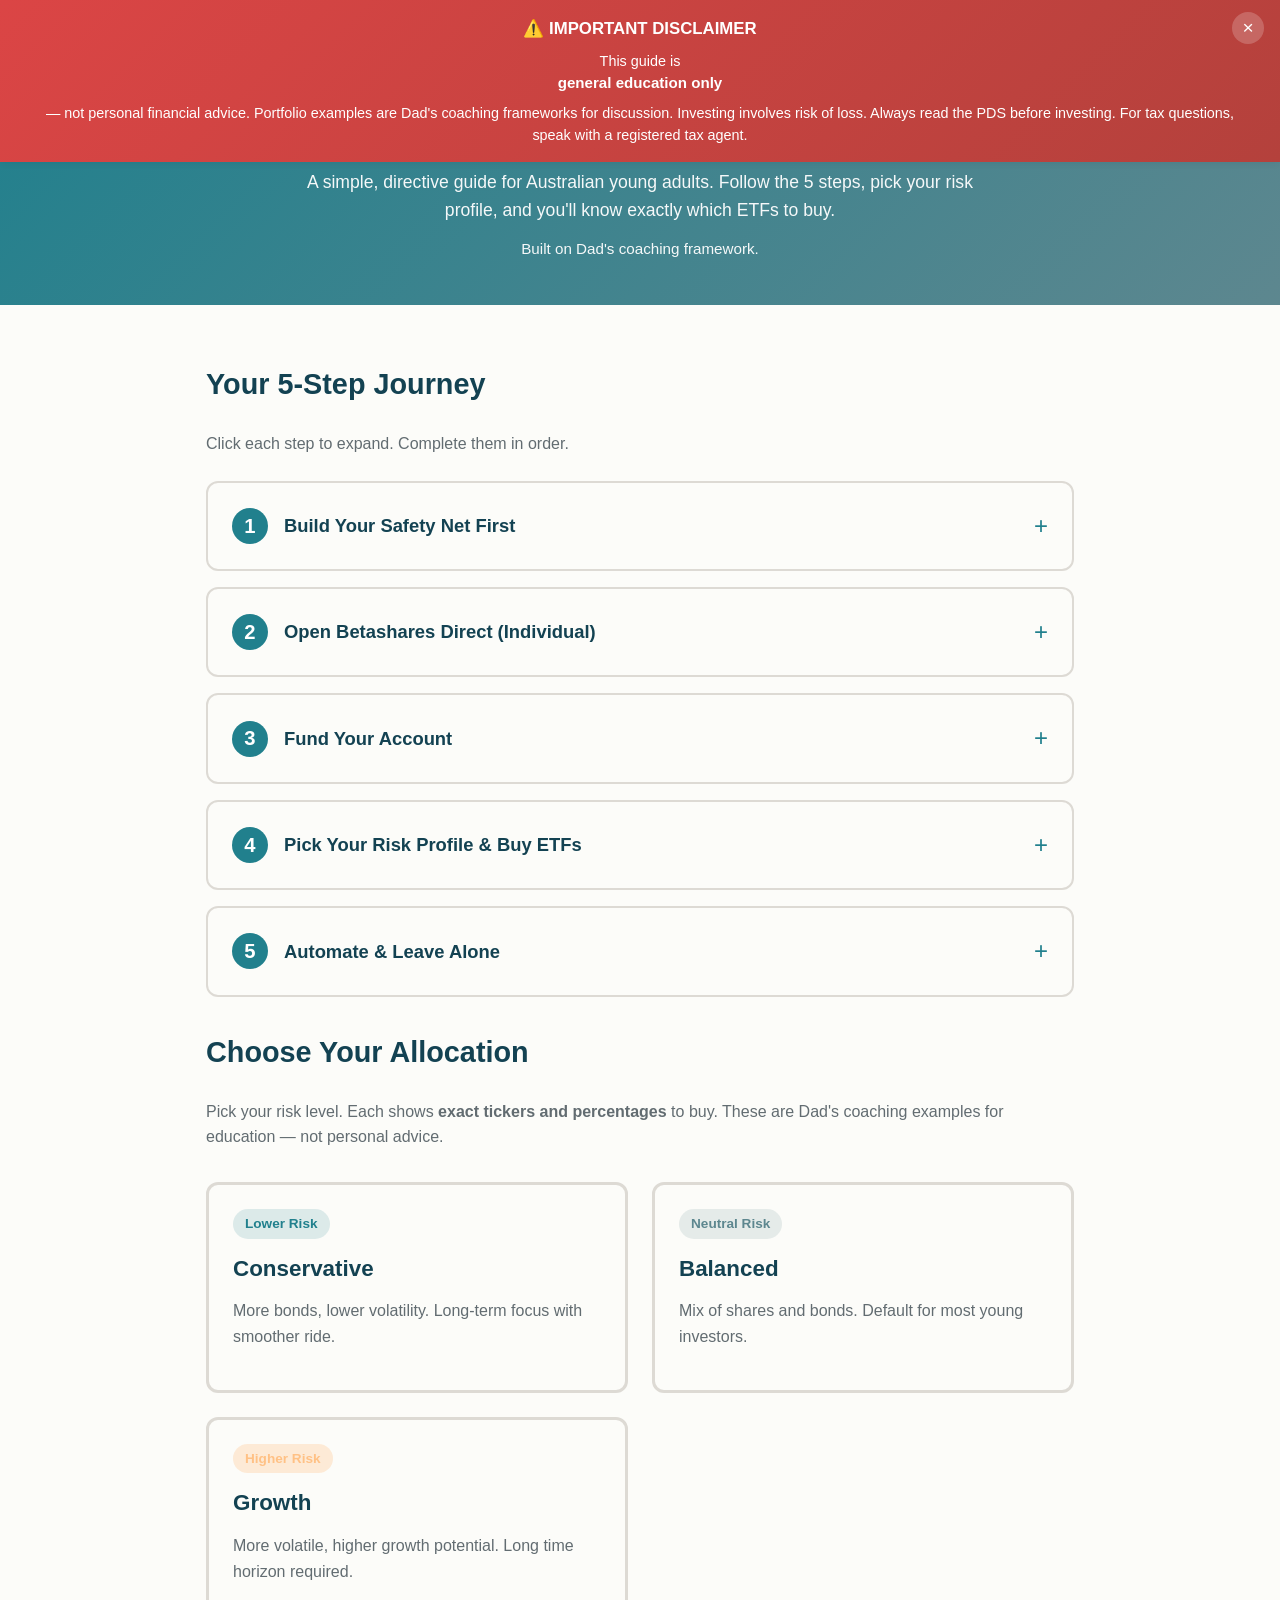
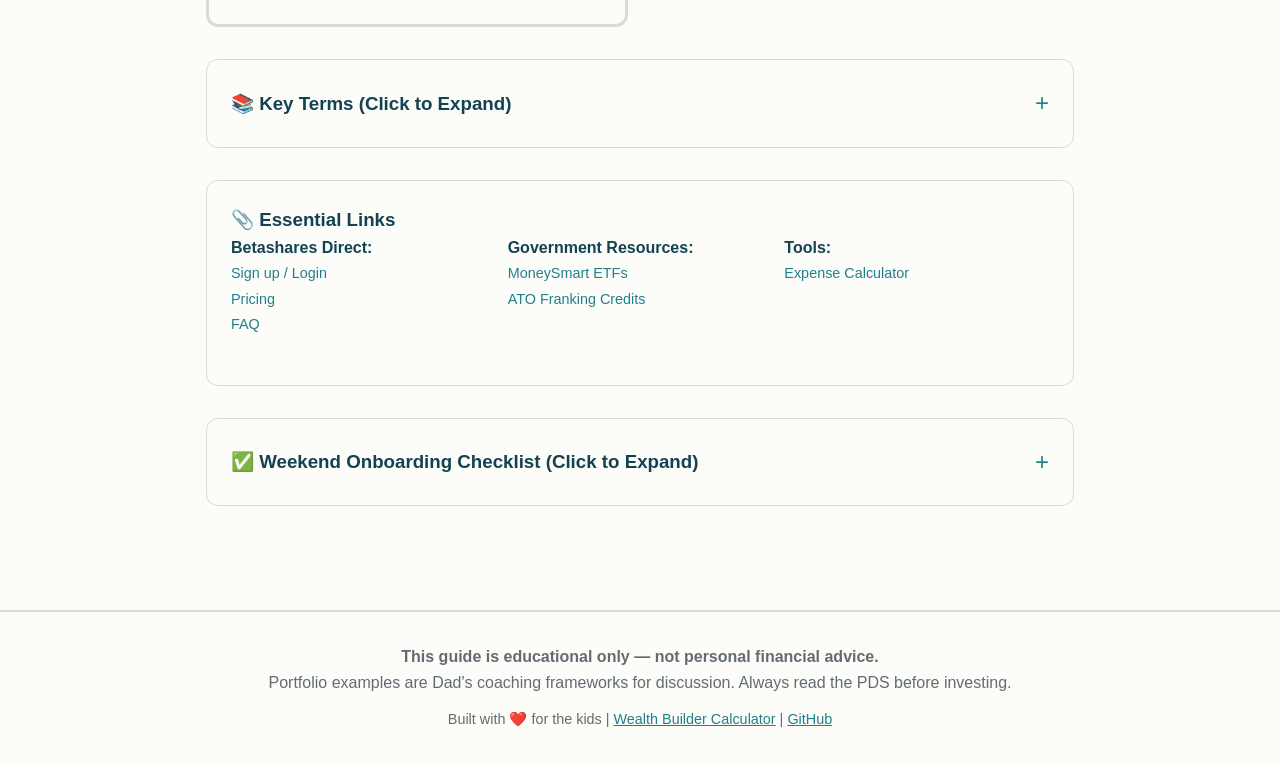
==== commit 426e75e6: "Major UX rewrite: Directive guide with risk profile cards Problem: Guide was too long with endless s" ====
--- a/guide.html
+++ b/guide.html
@@ -3,213 +3,1102 @@
 <head>
     <meta charset="UTF-8">
     <meta name="viewport" content="width=device-width, initial-scale=1.0">
-    <title>Student Investing Guide | Australian Student Wealth Builder</title>
-    <link rel="stylesheet" href="style.css">
+    <title>Start Investing: Australian Guide for Young Adults | Betashares Direct</title>
+    <style>
+        :root {
+            --color-primary: #21808D;
+            --color-primary-hover: #1D7480;
+            --color-primary-light: #E6F4F6;
+            --color-secondary: #5D878F;
+            --color-accent: #1FB8CD;
+            --color-warning: #FFC185;
+            --color-error: #DB4545;
+            --color-success: #21808D;
+            --color-bg: #FCFCF9;
+            --color-surface: #FFFFD;
+            --color-text: #134252;
+            --color-text-secondary: #626C71;
+            --color-border: rgba(94, 82, 64, 0.2);
+            --spacing-xs: 8px;
+            --spacing-sm: 12px;
+            --spacing-md: 16px;
+            --spacing-lg: 24px;
+            --spacing-xl: 32px;
+            --spacing-2xl: 48px;
+            --radius-sm: 6px;
+            --radius-md: 8px;
+            --radius-lg: 12px;
+            --shadow-sm: 0 1px 3px rgba(0, 0, 0, 0.04), 0 1px 2px rgba(0, 0, 0, 0.02);
+            --shadow-md: 0 4px 6px -1px rgba(0, 0, 0, 0.04), 0 2px 4px -1px rgba(0, 0, 0, 0.02);
+            --shadow-lg: 0 10px 15px -3px rgba(0, 0, 0, 0.1), 0 4px 6px -2px rgba(0, 0, 0, 0.05);
+        }
+
+        @media (prefers-color-scheme: dark) {
+            :root {
+                --color-bg: #1F2121;
+                --color-surface: #262828;
+                --color-text: #F5F5F5;
+                --color-text-secondary: rgba(167, 169, 169, 0.7);
+                --color-primary: #32B8C6;
+                --color-primary-hover: #2DA6B2;
+                --color-primary-light: rgba(50, 184, 198, 0.15);
+                --color-border: rgba(119, 124, 124, 0.3);
+            }
+        }
+
+        * {
+            margin: 0;
+            padding: 0;
+            box-sizing: border-box;
+        }
+
+        body {
+            font-family: -apple-system, BlinkMacSystemFont, 'Segoe UI', Roboto, 'Helvetica Neue', Arial, sans-serif;
+            line-height: 1.6;
+            color: var(--color-text);
+            background-color: var(--color-bg);
+            font-size: 16px;
+        }
+
+        .disclaimer-banner {
+            background: linear-gradient(135deg, #DB4545 0%, #B4413C 100%);
+            color: white;
+            padding: var(--spacing-md) var(--spacing-lg);
+            text-align: center;
+            position: fixed;
+            top: 0;
+            left: 0;
+            right: 0;
+            z-index: 1001;
+            box-shadow: var(--shadow-md);
+            transform: translateY(-100%);
+            transition: transform 0.3s ease-out;
+        }
+
+        .disclaimer-banner.visible {
+            transform: translateY(0);
+        }
+
+        .disclaimer-banner strong {
+            display: block;
+            font-size: 1.05em;
+            margin-bottom: var(--spacing-xs);
+        }
+
+        .disclaimer-banner p {
+            font-size: 0.9em;
+            max-width: 1200px;
+            margin: 0 auto;
+            line-height: 1.5;
+        }
+
+        .disclaimer-close {
+            position: absolute;
+            top: var(--spacing-sm);
+            right: var(--spacing-md);
+            background: rgba(255, 255, 255, 0.2);
+            border: none;
+            color: white;
+            width: 32px;
+            height: 32px;
+            border-radius: 50%;
+            cursor: pointer;
+            font-size: 1.2em;
+            display: flex;
+            align-items: center;
+            justify-content: center;
+            transition: background 0.2s;
+        }
+
+        .disclaimer-close:hover {
+            background: rgba(255, 255, 255, 0.3);
+        }
+
+        .disclaimer-trigger {
+            background: rgba(219, 69, 69, 0.1);
+            border: 1px solid rgba(219, 69, 69, 0.3);
+            color: #DB4545;
+            padding: 6px 12px;
+            border-radius: var(--radius-sm);
+            cursor: pointer;
+            font-size: 0.85em;
+            font-weight: 600;
+            transition: all 0.2s;
+            display: inline-flex;
+            align-items: center;
+            gap: 6px;
+        }
+
+        .disclaimer-trigger:hover {
+            background: rgba(219, 69, 69, 0.15);
+            border-color: rgba(219, 69, 69, 0.5);
+        }
+
+        @media (prefers-color-scheme: dark) {
+            .disclaimer-trigger {
+                background: rgba(255, 84, 89, 0.15);
+                border-color: rgba(255, 84, 89, 0.3);
+                color: #FF5459;
+            }
+            .disclaimer-trigger:hover {
+                background: rgba(255, 84, 89, 0.25);
+                border-color: rgba(255, 84, 89, 0.5);
+            }
+        }
+
+        .nav-menu {
+            background: var(--color-surface);
+            border-bottom: 2px solid var(--color-border);
+            padding: var(--spacing-md);
+            position: sticky;
+            top: 0;
+            z-index: 999;
+            box-shadow: var(--shadow-sm);
+        }
+
+        .nav-container {
+            max-width: 1200px;
+            margin: 0 auto;
+            display: flex;
+            gap: var(--spacing-sm);
+            align-items: center;
+            flex-wrap: wrap;
+        }
+
+        .container {
+            max-width: 900px;
+            margin: 0 auto;
+            padding: var(--spacing-lg) var(--spacing-md);
+        }
+
+        .hero {
+            background: linear-gradient(135deg, var(--color-primary) 0%, var(--color-secondary) 100%);
+            color: white;
+            padding: var(--spacing-xl) var(--spacing-md);
+            text-align: center;
+            margin-bottom: var(--spacing-xl);
+        }
+
+        .hero h1 {
+            font-size: 2.2em;
+            margin-bottom: var(--spacing-md);
+            font-weight: 700;
+        }
+
+        .hero p {
+            font-size: 1.1em;
+            opacity: 0.95;
+            max-width: 700px;
+            margin: 0 auto var(--spacing-sm);
+        }
+
+        .section-title {
+            font-size: 1.8em;
+            color: var(--color-text);
+            margin-bottom: var(--spacing-lg);
+            font-weight: 700;
+        }
+
+        /* Accordion Styles */
+        .accordion {
+            margin-bottom: var(--spacing-xl);
+        }
+
+        .accordion-item {
+            background: var(--color-surface);
+            border: 2px solid var(--color-border);
+            border-radius: var(--radius-lg);
+            margin-bottom: var(--spacing-md);
+            overflow: hidden;
+            transition: all 0.3s;
+        }
+
+        .accordion-item.active {
+            border-color: var(--color-primary);
+            box-shadow: var(--shadow-md);
+        }
+
+        .accordion-header {
+            padding: var(--spacing-lg);
+            cursor: pointer;
+            display: flex;
+            justify-content: space-between;
+            align-items: center;
+            transition: background 0.2s;
+            user-select: none;
+        }
+
+        .accordion-header:hover {
+            background: var(--color-primary-light);
+        }
+
+        .accordion-title {
+            display: flex;
+            align-items: center;
+            gap: var(--spacing-md);
+            font-weight: 600;
+            color: var(--color-text);
+            font-size: 1.15em;
+        }
+
+        .step-number {
+            background: var(--color-primary);
+            color: white;
+            width: 36px;
+            height: 36px;
+            border-radius: 50%;
+            display: flex;
+            align-items: center;
+            justify-content: center;
+            font-size: 1.1em;
+            font-weight: 700;
+            flex-shrink: 0;
+        }
+
+        .accordion-icon {
+            font-size: 1.5em;
+            transition: transform 0.3s;
+            color: var(--color-primary);
+            flex-shrink: 0;
+        }
+
+        .accordion-item.active .accordion-icon {
+            transform: rotate(45deg);
+        }
+
+        .accordion-content {
+            max-height: 0;
+            overflow: hidden;
+            transition: max-height 0.3s ease-out;
+        }
+
+        .accordion-item.active .accordion-content {
+            max-height: 2000px;
+        }
+
+        .accordion-body {
+            padding: 0 var(--spacing-lg) var(--spacing-lg);
+            color: var(--color-text-secondary);
+            line-height: 1.7;
+        }
+
+        .accordion-body h4 {
+            color: var(--color-text);
+            margin: var(--spacing-md) 0 var(--spacing-sm);
+        }
+
+        .accordion-body ul {
+            margin: var(--spacing-sm) 0;
+            padding-left: var(--spacing-lg);
+        }
+
+        .accordion-body li {
+            margin-bottom: var(--spacing-xs);
+        }
+
+        /* Risk Profile Cards */
+        .risk-cards {
+            display: grid;
+            grid-template-columns: repeat(auto-fit, minmax(280px, 1fr));
+            gap: var(--spacing-lg);
+            margin: var(--spacing-xl) 0;
+        }
+
+        .risk-card {
+            background: var(--color-surface);
+            border: 3px solid var(--color-border);
+            border-radius: var(--radius-lg);
+            padding: var(--spacing-lg);
+            cursor: pointer;
+            transition: all 0.3s;
+            position: relative;
+        }
+
+        .risk-card:hover {
+            transform: translateY(-4px);
+            box-shadow: var(--shadow-lg);
+            border-color: var(--color-primary);
+        }
+
+        .risk-card.active {
+            border-color: var(--color-primary);
+            background: var(--color-primary-light);
+        }
+
+        .risk-badge {
+            display: inline-block;
+            padding: 4px 12px;
+            border-radius: 20px;
+            font-size: 0.85em;
+            font-weight: 600;
+            margin-bottom: var(--spacing-sm);
+        }
+
+        .risk-badge.conservative {
+            background: rgba(33, 128, 141, 0.15);
+            color: var(--color-primary);
+        }
+
+        .risk-badge.balanced {
+            background: rgba(93, 135, 143, 0.15);
+            color: var(--color-secondary);
+        }
+
+        .risk-badge.growth {
+            background: rgba(255, 193, 133, 0.3);
+            color: var(--color-warning);
+        }
+
+        .risk-card h3 {
+            font-size: 1.4em;
+            margin-bottom: var(--spacing-sm);
+            color: var(--color-text);
+        }
+
+        .risk-card p {
+            margin-bottom: var(--spacing-md);
+            color: var(--color-text-secondary);
+        }
+
+        .portfolio-details {
+            max-height: 0;
+            overflow: hidden;
+            transition: max-height 0.4s ease-out;
+            margin-top: var(--spacing-md);
+        }
+
+        .risk-card.active .portfolio-details {
+            max-height: 3000px;
+        }
+
+        .allocation-grid {
+            background: var(--color-bg);
+            padding: var(--spacing-md);
+            border-radius: var(--radius-md);
+            margin: var(--spacing-md) 0;
+        }
+
+        .allocation-item {
+            display: flex;
+            justify-content: space-between;
+            padding: var(--spacing-xs) 0;
+            border-bottom: 1px solid var(--color-border);
+        }
+
+        .allocation-item:last-child {
+            border-bottom: none;
+        }
+
+        .ticker {
+            font-weight: 600;
+            color: var(--color-primary);
+            font-family: monospace;
+        }
+
+        .percentage {
+            font-weight: 600;
+            color: var(--color-text);
+        }
+
+        .buy-checklist {
+            background: rgba(31, 184, 205, 0.1);
+            border-left: 4px solid var(--color-accent);
+            padding: var(--spacing-md);
+            margin: var(--spacing-md) 0;
+            border-radius: var(--radius-sm);
+        }
+
+        .buy-checklist h4 {
+            color: var(--color-accent);
+            margin-bottom: var(--spacing-sm);
+        }
+
+        .buy-checklist ol {
+            margin: var(--spacing-sm) 0;
+            padding-left: var(--spacing-lg);
+        }
+
+        .buy-checklist li {
+            margin-bottom: var(--spacing-xs);
+        }
+
+        .warning-box {
+            background: rgba(255, 193, 133, 0.15);
+            border-left: 4px solid var(--color-warning);
+            padding: var(--spacing-md);
+            margin: var(--spacing-md) 0;
+            border-radius: var(--radius-sm);
+        }
+
+        .info-box {
+            background: var(--color-primary-light);
+            border-left: 4px solid var(--color-primary);
+            padding: var(--spacing-md);
+            margin: var(--spacing-md) 0;
+            border-radius: var(--radius-sm);
+        }
+
+        .simple-section {
+            background: var(--color-surface);
+            border: 1px solid var(--color-border);
+            border-radius: var(--radius-lg);
+            padding: var(--spacing-lg);
+            margin-bottom: var(--spacing-xl);
+        }
+
+        .btn {
+            display: inline-block;
+            padding: var(--spacing-sm) var(--spacing-lg);
+            background: var(--color-primary);
+            color: white;
+            border-radius: var(--radius-md);
+            text-decoration: none;
+            font-weight: 600;
+            transition: background 0.2s;
+        }
+
+        .btn:hover {
+            background: var(--color-primary-hover);
+        }
+
+        .footer {
+            background: var(--color-surface);
+            border-top: 2px solid var(--color-border);
+            padding: var(--spacing-xl) var(--spacing-md);
+            margin-top: var(--spacing-2xl);
+            text-align: center;
+        }
+
+        .footer-links {
+            max-width: 900px;
+            margin: 0 auto var(--spacing-lg);
+            display: grid;
+            grid-template-columns: repeat(auto-fit, minmax(200px, 1fr));
+            gap: var(--spacing-sm);
+            text-align: left;
+        }
+
+        .footer-link {
+            color: var(--color-primary);
+            text-decoration: none;
+            font-size: 0.9em;
+        }
+
+        .footer-link:hover {
+            text-decoration: underline;
+        }
+
+        @media (max-width: 768px) {
+            .hero h1 {
+                font-size: 1.6em;
+            }
+
+            .hero p {
+                font-size: 1em;
+            }
+
+            .section-title {
+                font-size: 1.4em;
+            }
+
+            .risk-cards {
+                grid-template-columns: 1fr;
+            }
+
+            .disclaimer-trigger {
+                width: 100%;
+                justify-content: center;
+            }
+
+            .nav-container {
+                flex-direction: column;
+            }
+
+            .accordion-title {
+                font-size: 1em;
+            }
+
+            .step-number {
+                width: 32px;
+                height: 32px;
+                font-size: 1em;
+            }
+        }
+    </style>
 </head>
 <body>
-    <!-- Header -->
-    <header class="header">
-        <div class="container">
-            <h1>Student Investing Guide</h1>
-            <p>A practical education pathway for building wealth in Australia</p>
-        </div>
-    </header>
+    <!-- Disclaimer Banner (collapsed by default) -->
+    <div class="disclaimer-banner" id="disclaimerBanner">
+        <button class="disclaimer-close" onclick="toggleDisclaimer()" aria-label="Close disclaimer">×</button>
+        <strong>⚠️ IMPORTANT DISCLAIMER</strong>
+        <p>
+            This guide is <strong>general education only</strong> — not personal financial advice. 
+            Portfolio examples are Dad's coaching frameworks for discussion. Investing involves risk of loss. 
+            Always read the PDS before investing. For tax questions, speak with a registered tax agent.
+        </p>
+    </div>
 
     <!-- Navigation -->
-    <nav class="guide-nav">
-        <div class="container">
-            <a href="index.html" class="btn btn--outline">← Back to Calculator</a>
+    <nav class="nav-menu">
+        <div class="nav-container">
+            <button class="disclaimer-trigger" onclick="toggleDisclaimer()">
+                <span>⚠️</span>
+                <span>Disclaimer</span>
+            </button>
         </div>
     </nav>
 
+    <!-- Hero -->
+    <div class="hero">
+        <h1>🚀 Start Investing</h1>
+        <p>A simple, directive guide for Australian young adults. Follow the 5 steps, pick your risk profile, and you'll know exactly which ETFs to buy.</p>
+        <p style="font-size: 0.95em; margin-top: var(--spacing-sm);">Built on Dad's coaching framework.</p>
+    </div>
+
     <!-- Main Content -->
-    <section class="guide-content">
-        <div class="container">
+    <div class="container">
+        <!-- 5-Step Accordion -->
+        <section>
+            <h2 class="section-title">Your 5-Step Journey</h2>
+            <p style="margin-bottom: var(--spacing-lg); color: var(--color-text-secondary);">Click each step to expand. Complete them in order.</p>
+
+            <div class="accordion">
+                <div class="accordion-item">
+                    <div class="accordion-header" onclick="toggleAccordion(this)">
+                        <div class="accordion-title">
+                            <div class="step-number">1</div>
+                            <span>Build Your Safety Net First</span>
+                        </div>
+                        <div class="accordion-icon">+</div>
+                    </div>
+                    <div class="accordion-content">
+                        <div class="accordion-body">
+                            <p><strong>Don't invest until you have an emergency fund.</strong></p>
+                            
+                            <h4>What you need:</h4>
+                            <ul>
+                                <li><strong>Minimum:</strong> $2,000–$3,000 for unexpected expenses</li>
+                                <li><strong>Target:</strong> 3–6 months of living expenses</li>
+                                <li><strong>Where:</strong> High-interest savings account (UBank, ING, Macquarie)</li>
+                            </ul>
+
+                            <h4>Money buckets (from Dad's framework):</h4>
+                            <p>Your income splits into buckets:</p>
+                            <ol>
+                                <li><strong>Fixed expenses</strong> — rent, food, transport (cover first)</li>
+                                <li><strong>Emergency fund</strong> — build to target, then maintain</li>
+                                <li><strong>Big goal</strong> — car, trip, house deposit (optional)</li>
+                                <li><strong>Investments</strong> — ETFs for long-term growth (~10–15% of leftover)</li>
+                                <li><strong>Flexible spending</strong> — fun, lifestyle, buffer (rest)</li>
+                            </ol>
+
+                            <p style="margin-top: var(--spacing-md);">
+                                <strong>💡 Use the <a href="index.html" style="color: var(--color-primary);">Student Wealth Builder calculator</a></strong> to estimate your expenses and see bucket allocations.
+                            </p>
+                        </div>
+                    </div>
+                </div>
+
+                <div class="accordion-item">
+                    <div class="accordion-header" onclick="toggleAccordion(this)">
+                        <div class="accordion-title">
+                            <div class="step-number">2</div>
+                            <span>Open Betashares Direct (Individual)</span>
+                        </div>
+                        <div class="accordion-icon">+</div>
+                    </div>
+                    <div class="accordion-content">
+                        <div class="accordion-body">
+                            <p>You're an adult, so open a <strong>Betashares Direct Individual account</strong> (not Kids).</p>
+                            
+                            <h4>What to do:</h4>
+                            <ol>
+                                <li>Go to <a href="https://direct.betashares.com.au" target="_blank" style="color: var(--color-primary);">direct.betashares.com.au</a></li>
+                                <li>Sign up for an <strong>Individual</strong> account</li>
+                                <li><strong>Quote your Tax File Number (TFN)</strong> — avoids extra withholding tax</li>
+                                <li>Complete identity verification</li>
+                            </ol>
+
+                            <div class="info-box">
+                                <strong>Why Betashares Direct?</strong>
+                                <ul>
+                                    <li>$0 brokerage on ASX ETFs (Manual DIY mode)</li>
+                                    <li>Fractional investing (buy with any dollar amount)</li>
+                                    <li>Auto-Invest option for set-and-forget</li>
+                                </ul>
+                            </div>
+
+                            <div class="warning-box">
+                                <strong>Note:</strong> Betashares Direct is <strong>custodial</strong> (no personal HIN). 
+                                Your holdings are safe and segregated. If you want CHESS later, consider Stake or CMC Invest.
+                            </div>
+                        </div>
+                    </div>
+                </div>
+
+                <div class="accordion-item">
+                    <div class="accordion-header" onclick="toggleAccordion(this)">
+                        <div class="accordion-title">
+                            <div class="step-number">3</div>
+                            <span>Fund Your Account</span>
+                        </div>
+                        <div class="accordion-icon">+</div>
+                    </div>
+                    <div class="accordion-content">
+                        <div class="accordion-body">
+                            <p>Set up recurring bank transfers to your Betashares Direct Wallet.</p>
+                            
+                            <h4>How to fund:</h4>
+                            <ol>
+                                <li>In Betashares Direct, find your Wallet <strong>BSB + account number</strong></li>
+                                <li>Set up recurring bank transfer from your bank (weekly/fortnightly/monthly)</li>
+                                <li><strong>Osko</strong> often makes BSB transfers instant</li>
+                                <li>Start small ($50–$200/month is fine)</li>
+                            </ol>
+
+                            <p style="margin-top: var(--spacing-md);"><strong>Note:</strong> PayID is not advertised on Betashares Direct — use BSB + account number.</p>
+                        </div>
+                    </div>
+                </div>
+
+                <div class="accordion-item">
+                    <div class="accordion-header" onclick="toggleAccordion(this)">
+                        <div class="accordion-title">
+                            <div class="step-number">4</div>
+                            <span>Pick Your Risk Profile & Buy ETFs</span>
+                        </div>
+                        <div class="accordion-icon">+</div>
+                    </div>
+                    <div class="accordion-content">
+                        <div class="accordion-body">
+                            <p><strong>This is the key step.</strong> Choose your risk profile below, then buy the exact ETFs listed.</p>
+                            <p>Scroll down to the <strong>"Choose Your Allocation"</strong> section to see Conservative, Balanced, or Growth options with specific tickers and percentages.</p>
+                        </div>
+                    </div>
+                </div>
+
+                <div class="accordion-item">
+                    <div class="accordion-header" onclick="toggleAccordion(this)">
+                        <div class="accordion-title">
+                            <div class="step-number">5</div>
+                            <span>Automate & Leave Alone</span>
+                        </div>
+                        <div class="accordion-icon">+</div>
+                    </div>
+                    <div class="accordion-content">
+                        <div class="accordion-body">
+                            <h4>How to automate:</h4>
+                            <ul>
+                                <li><strong>Manual DIY (recommended while small):</strong> Buy manually each month when your transfer arrives — takes 2 minutes, $0 fees</li>
+                                <li><strong>Auto-Invest:</strong> Set up if all your ETFs are Betashares (up to 5 ETFs, fixed $ amounts)</li>
+                                <li><strong>Custom Portfolio:</strong> Use only if you want % auto-rebalancing and accept ~$3–4.50/month fee (better for $10k+ balances)</li>
+                            </ul>
+
+                            <h4>Then leave it alone:</h4>
+                            <ul>
+                                <li>Review once a year</li>
+                                <li>Don't check daily — time in the market beats timing the market</li>
+                                <li>Keep contributing regularly (dollar-cost averaging)</li>
+                            </ul>
+                        </div>
+                    </div>
+                </div>
+            </div>
+        </section>
+
+        <!-- Risk Profile Cards -->
+        <section id="choose-allocation">
+            <h2 class="section-title">Choose Your Allocation</h2>
+            <p style="margin-bottom: var(--spacing-lg); color: var(--color-text-secondary);">
+                Pick your risk level. Each shows <strong>exact tickers and percentages</strong> to buy. 
+                These are Dad's coaching examples for education — not personal advice.
+            </p>
+
+            <div class="risk-cards">
+                <!-- Conservative Card -->
+                <div class="risk-card" onclick="toggleRiskCard(this)">
+                    <div class="risk-badge conservative">Lower Risk</div>
+                    <h3>Conservative</h3>
+                    <p>More bonds, lower volatility. Long-term focus with smoother ride.</p>
+                    
+                    <div class="portfolio-details">
+                        <h4 style="margin-top: var(--spacing-lg); color: var(--color-text);">Who it's for:</h4>
+                        <p>You want steady growth with less ups and downs. You're nervous about big market swings or need money in 5–10 years.</p>
+
+                        <h4 style="margin-top: var(--spacing-md); color: var(--color-text);">Exact allocation:</h4>
+                        <div class="allocation-grid">
+                            <div class="allocation-item">
+                                <span class="ticker">AAA</span>
+                                <span class="percentage">30%</span>
+                            </div>
+                            <div class="allocation-item">
+                                <span class="ticker">QPON</span>
+                                <span class="percentage">20%</span>
+                            </div>
+                            <div class="allocation-item">
+                                <span class="ticker">CRED</span>
+                                <span class="percentage">15%</span>
+                            </div>
+                            <div class="allocation-item">
+                                <span class="ticker">WBND</span>
+                                <span class="percentage">15%</span>
+                            </div>
+                            <div class="allocation-item">
+                                <span class="ticker">A200</span>
+                                <span class="percentage">10%</span>
+                            </div>
+                            <div class="allocation-item">
+                                <span class="ticker">BGBL</span>
+                                <span class="percentage">10%</span>
+                            </div>
+                        </div>
+
+                        <p style="font-size: 0.9em; color: var(--color-text-secondary); margin-top: var(--spacing-sm);">
+                            <strong>Note:</strong> Bonds (AAA, QPON, CRED, WBND) = lower risk, lower return. 
+                            Shares (A200, BGBL) = higher growth potential.
+                        </p>
+
+                        <div class="buy-checklist">
+                            <h4>💰 How to buy (example: $100/month)</h4>
+                            <ol>
+                                <li>In Betashares Direct, search <strong>AAA</strong> → buy $30</li>
+                                <li>Search <strong>QPON</strong> → buy $20</li>
+                                <li>Search <strong>CRED</strong> → buy $15</li>
+                                <li>Search <strong>WBND</strong> → buy $15</li>
+                                <li>Search <strong>A200</strong> → buy $10</li>
+                                <li>Search <strong>BGBL</strong> → buy $10</li>
+                            </ol>
+                            <p style="margin-top: var(--spacing-sm); font-size: 0.9em;">
+                                Manual DIY = $0 brokerage. Scale these amounts up/down for your monthly contribution.
+                            </p>
+                        </div>
+
+                        <div class="warning-box">
+                            <strong>⚠️ Risk warning:</strong> Even conservative portfolios can lose value in the short term. 
+                            Don't invest money you need in the next 3–5 years.
+                        </div>
+                    </div>
+                </div>
+
+                <!-- Balanced Card -->
+                <div class="risk-card" onclick="toggleRiskCard(this)">
+                    <div class="risk-badge balanced">Neutral Risk</div>
+                    <h3>Balanced</h3>
+                    <p>Mix of shares and bonds. Default for most young investors.</p>
+                    
+                    <div class="portfolio-details">
+                        <h4 style="margin-top: var(--spacing-lg); color: var(--color-text);">Who it's for:</h4>
+                        <p>Most young adults (~18–30). You want growth but don't want 100% shares. 
+                           Long-term investor (10+ years) who can handle normal market ups and downs.</p>
+
+                        <h4 style="margin-top: var(--spacing-md); color: var(--color-text);">Standard Balanced:</h4>
+                        <div class="allocation-grid">
+                            <div class="allocation-item">
+                                <span class="ticker">BGBL</span>
+                                <span class="percentage">45%</span>
+                            </div>
+                            <div class="allocation-item">
+                                <span class="ticker">A200</span>
+                                <span class="percentage">30%</span>
+                            </div>
+                            <div class="allocation-item">
+                                <span class="ticker">CRED</span>
+                                <span class="percentage">15%</span>
+                            </div>
+                            <div class="allocation-item">
+                                <span class="ticker">AAA</span>
+                                <span class="percentage">10%</span>
+                            </div>
+                        </div>
+
+                        <h4 style="margin-top: var(--spacing-lg); color: var(--color-text);">Ultra-Simple 2-ETF Balanced:</h4>
+                        <p style="font-size: 0.95em; color: var(--color-text-secondary); margin-bottom: var(--spacing-sm);">
+                            If you want the simplest possible path:
+                        </p>
+                        <div class="allocation-grid">
+                            <div class="allocation-item">
+                                <span class="ticker">BGBL</span>
+                                <span class="percentage">60%</span>
+                            </div>
+                            <div class="allocation-item">
+                                <span class="ticker">A200</span>
+                                <span class="percentage">40%</span>
+                            </div>
+                        </div>
+                        <p style="font-size: 0.9em; color: var(--color-text-secondary); margin-top: var(--spacing-sm);">
+                            <strong>Benefit:</strong> Only 2 ETFs to track. Easy to maintain. Still diversified.
+                        </p>
+
+                        <h4 style="margin-top: var(--spacing-lg); color: var(--color-text);">Mixed-issuer alternative:</h4>
+                        <p style="font-size: 0.95em; color: var(--color-text-secondary); margin-bottom: var(--spacing-sm);">
+                            VAS (Vanguard Australian shares) + VGS (Vanguard global shares) — same concept, different issuer. 
+                            Requires manual buys (Vanguard not in Betashares Auto-Invest).
+                        </p>
+
+                        <div class="buy-checklist">
+                            <h4>💰 How to buy Standard Balanced (example: $100/month)</h4>
+                            <ol>
+                                <li>Search <strong>BGBL</strong> → buy $45</li>
+                                <li>Search <strong>A200</strong> → buy $30</li>
+                                <li>Search <strong>CRED</strong> → buy $15</li>
+                                <li>Search <strong>AAA</strong> → buy $10</li>
+                            </ol>
+                        </div>
+
+                        <div class="buy-checklist">
+                            <h4>💰 How to buy Ultra-Simple (example: $100/month)</h4>
+                            <ol>
+                                <li>Search <strong>BGBL</strong> → buy $60</li>
+                                <li>Search <strong>A200</strong> → buy $40</li>
+                            </ol>
+                            <p style="margin-top: var(--spacing-sm); font-size: 0.9em;">
+                                That's it! Easiest to automate with Auto-Invest.
+                            </p>
+                        </div>
+
+                        <div class="warning-box">
+                            <strong>⚠️ Risk warning:</strong> Shares can fall 20–40% in bad markets. 
+                            You must be comfortable holding through downturns.
+                        </div>
+                    </div>
+                </div>
+
+                <!-- Growth Card -->
+                <div class="risk-card" onclick="toggleRiskCard(this)">
+                    <div class="risk-badge growth">Higher Risk</div>
+                    <h3>Growth</h3>
+                    <p>More volatile, higher growth potential. Long time horizon required.</p>
+                    
+                    <div class="portfolio-details">
+                        <h4 style="margin-top: var(--spacing-lg); color: var(--color-text);">Who it's for:</h4>
+                        <p>Young investors (20s–early 30s) with 15+ year horizon. You can stomach big swings and want maximum growth. 
+                           You won't panic-sell in a crash.</p>
+
+                        <h4 style="margin-top: var(--spacing-md); color: var(--color-text);">Exact allocation:</h4>
+                        <div class="allocation-grid">
+                            <div class="allocation-item">
+                                <span class="ticker">NDQ</span>
+                                <span class="percentage">35%</span>
+                            </div>
+                            <div class="allocation-item">
+                                <span class="ticker">BGBL</span>
+                                <span class="percentage">25%</span>
+                            </div>
+                            <div class="allocation-item">
+                                <span class="ticker">ASIA</span>
+                                <span class="percentage">15%</span>
+                            </div>
+                            <div class="allocation-item">
+                                <span class="ticker">A200</span>
+                                <span class="percentage">15%</span>
+                            </div>
+                            <div class="allocation-item">
+                                <span class="ticker">BEMG</span>
+                                <span class="percentage">10%</span>
+                            </div>
+                        </div>
+
+                        <p style="font-size: 0.9em; color: var(--color-text-secondary); margin-top: var(--spacing-sm);">
+                            <strong>What this is:</strong> Tech-heavy (NDQ = NASDAQ), global diversification, emerging markets. 
+                            No bonds = higher volatility.
+                        </p>
+
+                        <h4 style="margin-top: var(--spacing-lg); color: var(--color-text);">Optional crypto add-on:</h4>
+                        <p style="font-size: 0.95em; color: var(--color-text-secondary);">
+                            If you insist on Bitcoin exposure: <strong>QBTC max 1–3%</strong> only. 
+                            Very high risk. Not required for growth portfolio.
+                        </p>
+
+                        <div class="buy-checklist">
+                            <h4>💰 How to buy (example: $100/month)</h4>
+                            <ol>
+                                <li>Search <strong>NDQ</strong> → buy $35</li>
+                                <li>Search <strong>BGBL</strong> → buy $25</li>
+                                <li>Search <strong>ASIA</strong> → buy $15</li>
+                                <li>Search <strong>A200</strong> → buy $15</li>
+                                <li>Search <strong>BEMG</strong> → buy $10</li>
+                            </ol>
+                            <p style="margin-top: var(--spacing-sm); font-size: 0.9em;">
+                                <em>Optional:</em> Add $1–3 to QBTC if you want Bitcoin (max 3% total allocation).
+                            </p>
+                        </div>
+
+                        <div class="warning-box">
+                            <strong>⚠️ Risk warning:</strong> This portfolio can fall 40–60% in severe markets. 
+                            Tech (NDQ) and emerging markets (ASIA, BEMG) are volatile. 
+                            Only use if you won't panic-sell and have 15+ years before you need the money.
+                        </div>
+                    </div>
+                </div>
+            </div>
+        </section>
+
+        <!-- Glossary (Collapsed) -->
+        <section>
+            <div class="simple-section">
+                <div style="display: flex; justify-content: space-between; align-items: center; cursor: pointer;" onclick="toggleSection('glossary')">
+                    <h3 style="margin: 0;">📚 Key Terms (Click to Expand)</h3>
+                    <span style="font-size: 1.5em; color: var(--color-primary);" id="glossary-icon">+</span>
+                </div>
+                <div id="glossary-content" style="max-height: 0; overflow: hidden; transition: max-height 0.3s ease-out;">
+                    <div style="padding-top: var(--spacing-lg);">
+                        <p><strong>ETF (Exchange Traded Fund):</strong> A basket of investments that trades on the stock exchange. 
+                           When you buy VGS, you own a slice of ~1,400 global companies.</p>
+                        
+                        <p><strong>Ticker:</strong> The ASX code for an ETF (e.g., A200, BGBL, NDQ).</p>
+                        
+                        <p><strong>MER (Management Expense Ratio):</strong> Annual fee as % of investment. 
+                           Example: A200 = 0.04% p.a. = $0.40/year on $1,000.</p>
+                        
+                        <p><strong>Fractional shares:</strong> Buy less than 1 full unit. Betashares Direct supports this.</p>
+                        
+                        <p><strong>DCA (Dollar-Cost Averaging):</strong> Invest a fixed amount regularly (e.g., $200/month). 
+                           Smooths out price swings.</p>
+                        
+                        <p><strong>Custodial vs CHESS:</strong> Betashares = custodial (no personal HIN). 
+                           CHESS = shares in your name with HIN (Holder Identification Number). 
+                           Both are safe; CHESS offers more portability.</p>
+                        
+                        <p><strong>TFN (Tax File Number):</strong> Quote it when opening accounts to avoid extra withholding tax.</p>
+                        
+                        <p><strong>Franking credits:</strong> Tax credit for Australian shares (applies to A200, VAS). 
+                           Can boost after-tax returns for low-income earners.</p>
+                    </div>
+                </div>
+            </div>
+        </section>
+
+        <!-- Quick Links Footer Section -->
+        <section>
+            <div class="simple-section">
+                <h3>📎 Essential Links</h3>
+                <div class="footer-links">
+                    <div>
+                        <strong>Betashares Direct:</strong><br>
+                        <a href="https://direct.betashares.com.au" target="_blank" class="footer-link">Sign up / Login</a><br>
+                        <a href="https://www.betashares.com.au/direct/pricing" target="_blank" class="footer-link">Pricing</a><br>
+                        <a href="https://www.betashares.com.au/direct/faq" target="_blank" class="footer-link">FAQ</a>
+                    </div>
+                    <div>
+                        <strong>Government Resources:</strong><br>
+                        <a href="https://moneysmart.gov.au/managed-funds-and-etfs/exchange-traded-funds-etfs" target="_blank" class="footer-link">MoneySmart ETFs</a><br>
+                        <a href="https://www.ato.gov.au/individuals-and-families/investments-and-assets/shares-funds-and-trusts/investing-in-shares/refund-of-franking-credits-for-individuals" target="_blank" class="footer-link">ATO Franking Credits</a>
+                    </div>
+                    <div>
+                        <strong>Tools:</strong><br>
+                        <a href="index.html" class="footer-link">Expense Calculator</a>
+                    </div>
+                </div>
+            </div>
+        </section>
+
+        <!-- Weekend Checklist (Collapsed) -->
+        <section>
+            <div class="simple-section">
+                <div style="display: flex; justify-content: space-between; align-items: center; cursor: pointer;" onclick="toggleSection('checklist')">
+                    <h3 style="margin: 0;">✅ Weekend Onboarding Checklist (Click to Expand)</h3>
+                    <span style="font-size: 1.5em; color: var(--color-primary);" id="checklist-icon">+</span>
+                </div>
+                <div id="checklist-content" style="max-height: 0; overflow: hidden; transition: max-height 0.3s ease-out;">
+                    <div style="padding-top: var(--spacing-lg);">
+                        <ol>
+                            <li>Calculate emergency fund target (3–6 months expenses)</li>
+                            <li>Open high-interest savings account (UBank, ING, etc.)</li>
+                            <li>Save emergency fund before investing</li>
+                            <li>Sign up for Betashares Direct Individual + quote TFN</li>
+                            <li>Set up recurring bank transfer to Wallet</li>
+                            <li>Pick Conservative/Balanced/Growth profile above</li>
+                            <li>Read PDS for your chosen ETFs</li>
+                            <li>Make first purchase (Manual DIY, $0 brokerage)</li>
+                            <li>Set monthly reminder or use Auto-Invest</li>
+                            <li>Tell Dad you're set up 🎉</li>
+                        </ol>
+                    </div>
+                </div>
+            </div>
+        </section>
+    </div>
+
+    <!-- Footer -->
+    <div class="footer">
+        <p style="color: var(--color-text-secondary); margin-bottom: var(--spacing-sm);">
+            <strong>This guide is educational only — not personal financial advice.</strong><br>
+            Portfolio examples are Dad's coaching frameworks for discussion. Always read the PDS before investing.
+        </p>
+        <p style="color: var(--color-text-secondary); font-size: 0.9em;">
+            Built with ❤️ for the kids | 
+            <a href="index.html" style="color: var(--color-primary);">Wealth Builder Calculator</a> | 
+            <a href="https://github.com/leezo77/kidsWealthStrategy" target="_blank" style="color: var(--color-primary);">GitHub</a>
+        </p>
+    </div>
+
+    <script>
+        // Disclaimer toggle with localStorage
+        function toggleDisclaimer() {
+            const banner = document.getElementById('disclaimerBanner');
+            const isVisible = banner.classList.contains('visible');
             
-            <!-- Educational Disclaimer -->
-            <div class="disclaimer-banner">
-                <p><strong>General Education Only:</strong> This guide provides general financial education and is not personal financial advice. Consider your own circumstances and consult a licensed financial adviser before making investment decisions.</p>
-            </div>
-
-            <!-- Introduction -->
-            <div class="guide-section">
-                <h2>Getting Started: The Bucket Strategy</h2>
-                <p>The "bucket" approach divides your income into clear categories, each with a specific purpose. This ensures every dollar has a job while balancing your current needs with future goals.</p>
-            </div>
-
-            <!-- The Buckets -->
-            <div class="guide-section">
-                <h3>1. Fixed Expenses</h3>
-                <p><strong>What it covers:</strong> Rent, food, transport, utilities, phone, and other essential living costs.</p>
-                <p><strong>Why it matters:</strong> These are non-negotiable expenses that must be covered first. Understanding your baseline cost of living is the foundation of any financial plan.</p>
-                <p><strong>Tip:</strong> Use the <a href="index.html">expense calculator</a> to estimate realistic costs for your city.</p>
-            </div>
-
-            <div class="guide-section">
-                <h3>2. Emergency Fund</h3>
-                <p><strong>Goal:</strong> Save 3–6 months of living expenses in a high-interest savings account.</p>
-                <p><strong>Why it matters:</strong> Life is unpredictable. An emergency fund protects you from going into debt when unexpected expenses arise (medical bills, car repairs, job loss).</p>
-                <p><strong>Where to keep it:</strong> High-interest savings accounts like UBank Save offer competitive rates while keeping funds accessible. Rates change regularly, so compare current offers.</p>
-                <p><strong>Strategy:</strong> Allocate 20–30% of your remaining income (after fixed expenses) until you reach your target.</p>
-            </div>
-
-            <div class="guide-section">
-                <h3>3. Big Goal Savings (Optional)</h3>
-                <p><strong>What it's for:</strong> Specific large purchases like a laptop, overseas trip, car, or house deposit.</p>
-                <p><strong>Why separate it:</strong> Keeping goal money separate from your emergency fund prevents you from dipping into your safety net.</p>
-                <p><strong>Where to keep it:</strong> A dedicated savings account with a clear label for your goal.</p>
-                <p><strong>Strategy:</strong> Calculate how much you need to save monthly based on your target amount and timeline.</p>
-            </div>
-
-            <div class="guide-section">
-                <h3>4. Core Investments (Long-Term Growth)</h3>
-                <p><strong>Purpose:</strong> Build wealth steadily over time through low-cost, diversified investments.</p>
-                <p><strong>Recommended approach:</strong> Index ETFs (Exchange Traded Funds) that track broad market indices.</p>
-                
-                <h4>Popular Core ETF Options:</h4>
-                <ul>
-                    <li><strong>VAS (Vanguard Australian Shares Index ETF)</strong> – Tracks Australia's top 300 companies. Low fee: 0.07% p.a.</li>
-                    <li><strong>VGS (Vanguard International Shares Index ETF)</strong> – Global exposure to companies in the US, Europe, Japan, and more. Low fee: 0.18% p.a.</li>
-                    <li><strong>A200 (Betashares Australia 200 ETF)</strong> – Tracks Australia's top 200 companies. Ultra-low fee: 0.04% p.a. Good for Betashares Auto-Invest.</li>
-                    <li><strong>BGBL (Betashares Global Leaders Sustainability ETF)</strong> – Global diversification with a sustainability focus. Fee: 0.49% p.a.</li>
-                </ul>
-
-                <p><strong>Example allocation:</strong> Split 50/50 between Australian (VAS or A200) and global (VGS or BGBL) for balanced exposure.</p>
-                <p><strong>Strategy:</strong> Invest 10% of remaining income monthly. Dollar-cost averaging (regular investing regardless of market ups and downs) reduces timing risk.</p>
-                <p><strong>Where to invest:</strong> Platforms like <a href="https://direct.betashares.com.au" target="_blank" rel="noopener">Betashares Direct</a> offer zero-fee brokerage on ASX ETFs and fractional investing, making it easy to start small.</p>
-            </div>
-
-            <div class="guide-section">
-                <h3>5. Satellite Investments (Higher Risk, Smaller Slice)</h3>
-                <p><strong>Purpose:</strong> Take calculated risks on growth-focused investments for diversification and potential higher returns.</p>
-                <p><strong>Key principle:</strong> Only allocate a small percentage (e.g., 3%) of your remaining income here. This limits downside risk while giving you exposure to emerging opportunities.</p>
-                
-                <h4>Example: Bitcoin Exposure</h4>
-                <ul>
-                    <li><strong>QBTC (Betashares Bitcoin ETF)</strong> – Provides regulated exposure to Bitcoin through an ASX-listed ETF without managing cryptocurrency wallets directly.</li>
-                    <li><strong>Risk level:</strong> High. Bitcoin is highly volatile and speculative.</li>
-                    <li><strong>Approach:</strong> Treat as a small "opportunity" slice. Never invest more than you can afford to lose.</li>
-                </ul>
-                
-                <p><strong>Note:</strong> Do not use diversified crypto ETFs (like CRYP) if you specifically want Bitcoin exposure—they hold a basket of different cryptocurrencies.</p>
-            </div>
-
-            <div class="guide-section">
-                <h3>6. Flexible Spending</h3>
-                <p><strong>What it's for:</strong> Lifestyle, entertainment, dining out, hobbies—everything that makes life enjoyable.</p>
-                <p><strong>Why it matters:</strong> A sustainable financial plan needs room for fun. Flexible spending prevents burnout and keeps you motivated to stick with your strategy.</p>
-                <p><strong>Strategy:</strong> Whatever remains after allocating to savings and investments is yours to spend guilt-free.</p>
-            </div>
-
-            <!-- Platforms & Tools -->
-            <div class="guide-section">
-                <h2>Recommended Tools & Apps</h2>
-                
-                <h3>1. Up Bank (Transaction Account & Budgeting)</h3>
-                <ul>
-                    <li>Free transaction account with automated budgeting features</li>
-                    <li>Fee-free international transactions</li>
-                    <li>"Pay Splitting" automatically divides income into savings goals</li>
-                    <li>Real-time spending notifications</li>
-                </ul>
-                <p><a href="https://up.com.au/" target="_blank" rel="noopener">Visit Up Bank</a></p>
-
-                <h3>2. UBank Save (Emergency Fund Storage)</h3>
-                <ul>
-                    <li>High-interest savings account for emergency funds</li>
-                    <li>Rates are competitive but change regularly—check current offers before opening</li>
-                    <li>No penalties for withdrawals, but may require regular deposits to maintain bonus rates</li>
-                </ul>
-                <p><a href="https://www.ubank.com.au/banking/savings-account" target="_blank" rel="noopener">Visit UBank</a></p>
-
-                <h3>3. Betashares Direct (Zero-Fee ETF Investing)</h3>
-                <ul>
-                    <li>Free brokerage on all ASX-listed ETFs (including VAS, VGS, A200, BGBL, QBTC)</li>
-                    <li>Fractional investing—start with as little as $10</li>
-                    <li>Auto-Invest feature for regular contributions (available on $3/month Custom Portfolio tier)</li>
-                    <li><strong>Account type:</strong> Individual account for adults (18+). Not suitable for minors or Kids informal trusts.</li>
-                </ul>
-                <p><a href="https://direct.betashares.com.au" target="_blank" rel="noopener">Visit Betashares Direct</a></p>
-
-                <h3>4. Frollo (Budget Tracking & Goals)</h3>
-                <ul>
-                    <li>Open banking integration to automatically track spending</li>
-                    <li>Set and monitor savings goals</li>
-                    <li>Spending alerts and insights</li>
-                </ul>
-                <p><a href="https://frollo.com.au/" target="_blank" rel="noopener">Visit Frollo</a></p>
-            </div>
-
-            <!-- Key Concepts -->
-            <div class="guide-section">
-                <h2>Key Financial Concepts</h2>
-                
-                <h3>ETF (Exchange Traded Fund)</h3>
-                <p>An investment fund that holds a basket of assets (stocks, bonds, etc.) and trades on the stock exchange like a regular share. ETFs provide instant diversification—one purchase spreads your investment across dozens or hundreds of companies.</p>
-
-                <h3>Index Fund</h3>
-                <p>A type of fund (often an ETF) that tracks a specific market index, like the ASX 200 (Australia's top 200 companies). Index funds are passively managed, resulting in very low fees compared to actively managed funds.</p>
-
-                <h3>Dollar Cost Averaging</h3>
-                <p>Investing a fixed amount regularly (e.g., monthly) regardless of market conditions. This strategy reduces the risk of investing all your money at a market peak.</p>
-
-                <h3>Core vs. Satellite Strategy</h3>
-                <p>An investment approach where the "core" consists of stable, diversified, low-cost holdings (like VAS/VGS or A200/BGBL), while the "satellite" includes smaller, higher-risk positions (like QBTC) for growth potential.</p>
-
-                <h3>Emergency Fund</h3>
-                <p>A cash reserve covering 3–6 months of living expenses, kept in an accessible savings account. This protects you from needing to take on debt or sell investments during financial emergencies.</p>
-
-                <h3>Franking Credits</h3>
-                <p>Australian companies pay tax on profits before distributing dividends. Franking credits prevent double taxation by passing this tax credit to shareholders. Low-income earners may receive refunds from franked dividends.</p>
-
-                <h3>Superannuation (Super)</h3>
-                <p>Australia's retirement savings system. Employers contribute 11.5% of your salary (increasing to 12% by 2025). You can make additional voluntary contributions to boost retirement savings and access government bonuses (co-contributions, low income super tax offset).</p>
-            </div>
-
-            <!-- Common Mistakes -->
-            <div class="guide-section">
-                <h2>Common Mistakes to Avoid</h2>
-                <ul>
-                    <li><strong>Skipping the emergency fund:</strong> Without a safety net, unexpected expenses can derail your financial plan.</li>
-                    <li><strong>Investing before understanding costs:</strong> Know your fixed expenses and have an emergency fund before investing.</li>
-                    <li><strong>Chasing performance:</strong> Past returns don't guarantee future results. Stick to low-cost, diversified core holdings.</li>
-                    <li><strong>Over-allocating to high-risk assets:</strong> Keep satellite investments (like QBTC) to a small percentage of your portfolio.</li>
-                    <li><strong>Timing the market:</strong> Regular investing (dollar cost averaging) beats trying to predict market movements.</li>
-                    <li><strong>Ignoring fees:</strong> High fees compound over time. Choose low-cost index ETFs for core holdings.</li>
-                </ul>
-            </div>
-
-            <!-- Next Steps -->
-            <div class="guide-section">
-                <h2>Your Next Steps</h2>
-                <ol>
-                    <li><strong>Calculate your living expenses</strong> using the <a href="index.html">expense calculator</a>.</li>
-                    <li><strong>Open a high-interest savings account</strong> and start building your emergency fund (3–6 months of expenses).</li>
-                    <li><strong>Set up a transaction account</strong> with budgeting features (like Up Bank) to automate savings.</li>
-                    <li><strong>Once you have an emergency fund buffer</strong> (even if not fully funded), open an investing account with Betashares Direct or another platform.</li>
-                    <li><strong>Start small:</strong> Begin with $50–100 monthly into core ETFs (like A200 + BGBL) using Auto-Invest.</li>
-                    <li><strong>Review quarterly:</strong> Check your progress, adjust allocations if your income or expenses change.</li>
-                </ol>
-            </div>
-
-            <!-- Footer Disclaimer -->
-            <div class="disclaimer-banner" style="margin-top: 40px;">
-                <p><strong>Remember:</strong> This is general education only, not personal financial advice. Your circumstances are unique. Consider seeking advice from a licensed financial adviser before making investment decisions. ETF and app information is current as of 2025 but may change—always verify details on official websites.</p>
-            </div>
-
-            <!-- CTA Back to Calculator -->
-            <div class="cta-center" style="margin-top: 40px; margin-bottom: 40px;">
-                <a href="index.html" class="btn btn--primary btn--lg">Try the Expense Calculator</a>
-            </div>
-
-        </div>
-    </section>
-
-    <!-- Footer -->
-    <footer class="footer">
-        <div class="container">
-            <p>&copy; 2025 Australian Student Wealth Builder. Educational purposes only — not financial advice.</p>
-        </div>
-    </footer>
+            if (isVisible) {
+                banner.classList.remove('visible');
+                localStorage.setItem('disclaimerDismissed', 'true');
+            } else {
+                banner.classList.add('visible');
+                localStorage.removeItem('disclaimerDismissed');
+            }
+        }
+
+        // Check localStorage on page load
+        document.addEventListener('DOMContentLoaded', function() {
+            const dismissed = localStorage.getItem('disclaimerDismissed');
+            if (!dismissed) {
+                document.getElementById('disclaimerBanner').classList.add('visible');
+            }
+        });
+
+        // Accordion toggle (only one open at a time)
+        function toggleAccordion(header) {
+            const item = header.parentElement;
+            const isActive = item.classList.contains('active');
+            
+            // Close all accordion items
+            document.querySelectorAll('.accordion-item').forEach(i => {
+                i.classList.remove('active');
+            });
+            
+            // Open clicked item if it wasn't already open
+            if (!isActive) {
+                item.classList.add('active');
+            }
+        }
+
+        // Risk card toggle (only one open at a time)
+        function toggleRiskCard(card) {
+            const isActive = card.classList.contains('active');
+            
+            // Close all risk cards
+            document.querySelectorAll('.risk-card').forEach(c => {
+                c.classList.remove('active');
+            });
+            
+            // Open clicked card if it wasn't already open
+            if (!isActive) {
+                card.classList.add('active');
+            }
+        }
+
+        // Toggle collapsible sections
+        function toggleSection(sectionId) {
+            const content = document.getElementById(sectionId + '-content');
+            const icon = document.getElementById(sectionId + '-icon');
+            
+            if (content.style.maxHeight === '0px' || content.style.maxHeight === '') {
+                content.style.maxHeight = '2000px';
+                icon.textContent = '−';
+            } else {
+                content.style.maxHeight = '0px';
+                icon.textContent = '+';
+            }
+        }
+    </script>
 </body>
 </html>
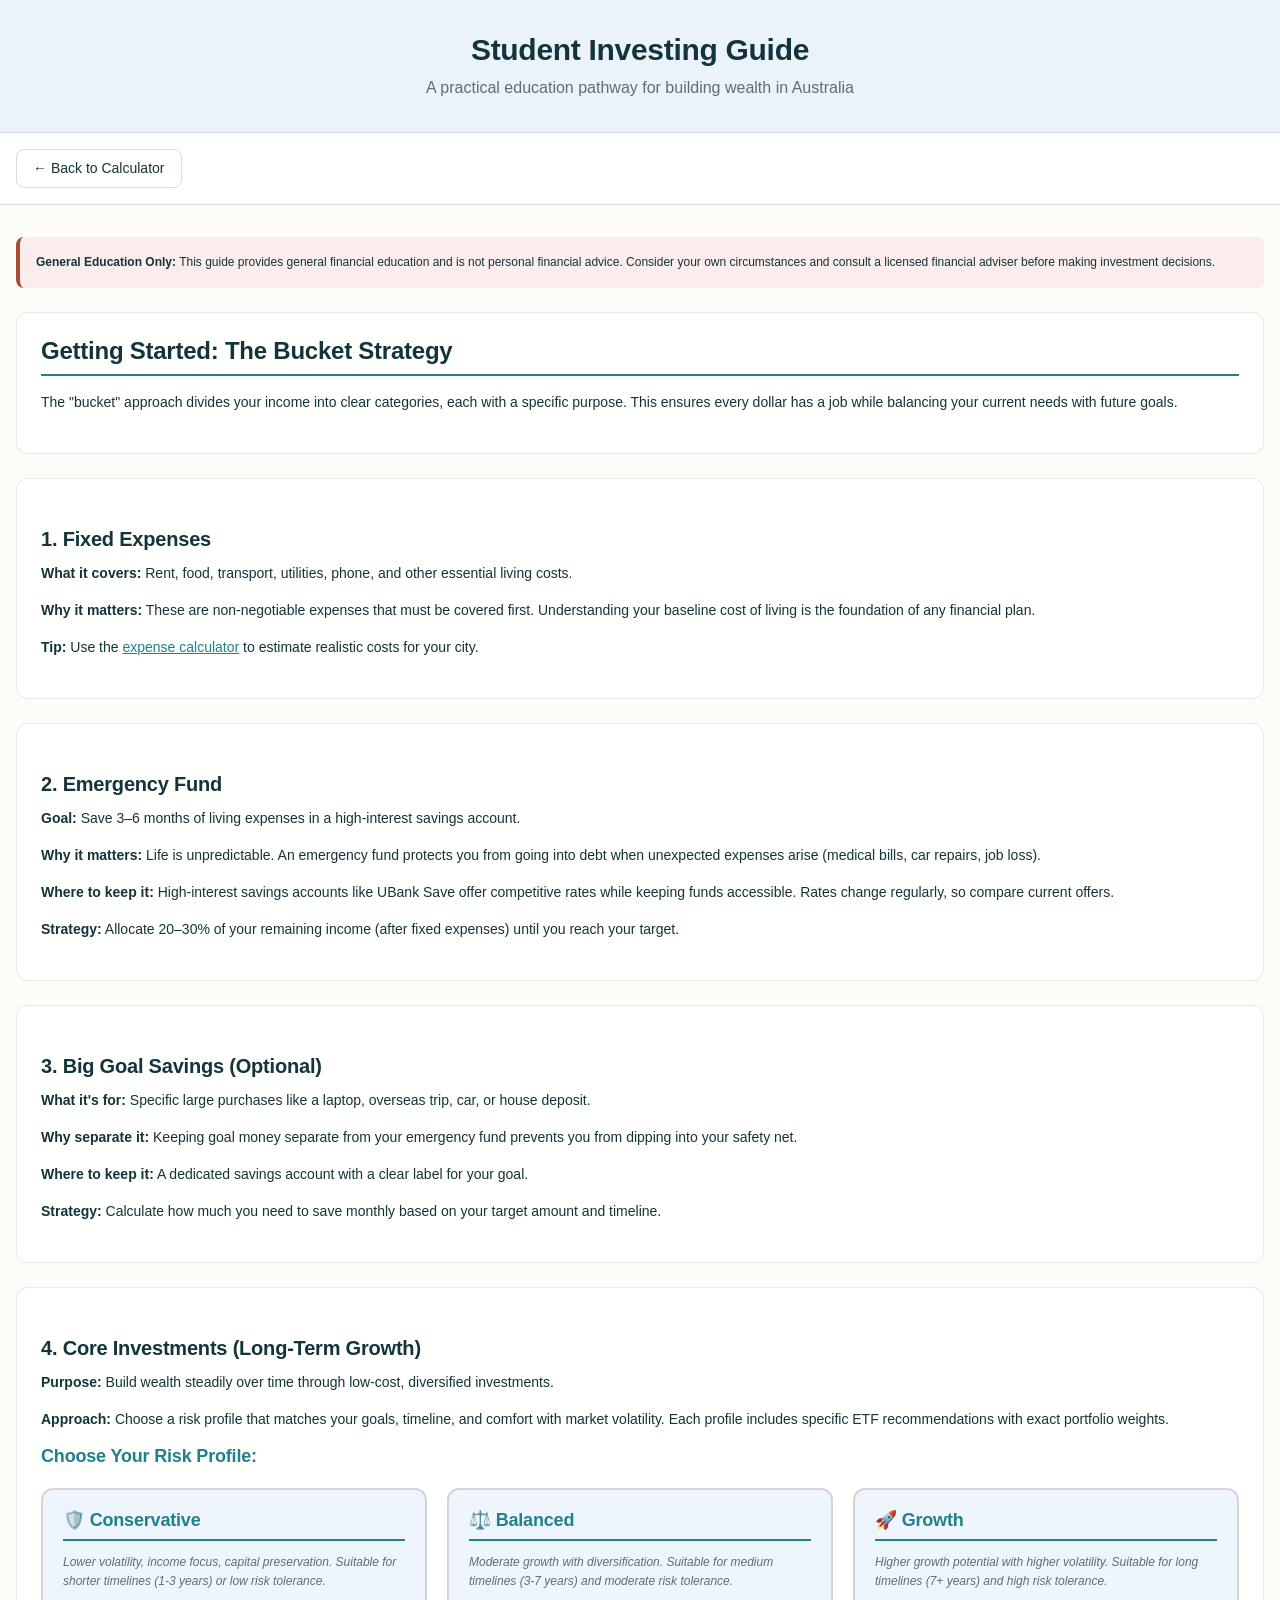
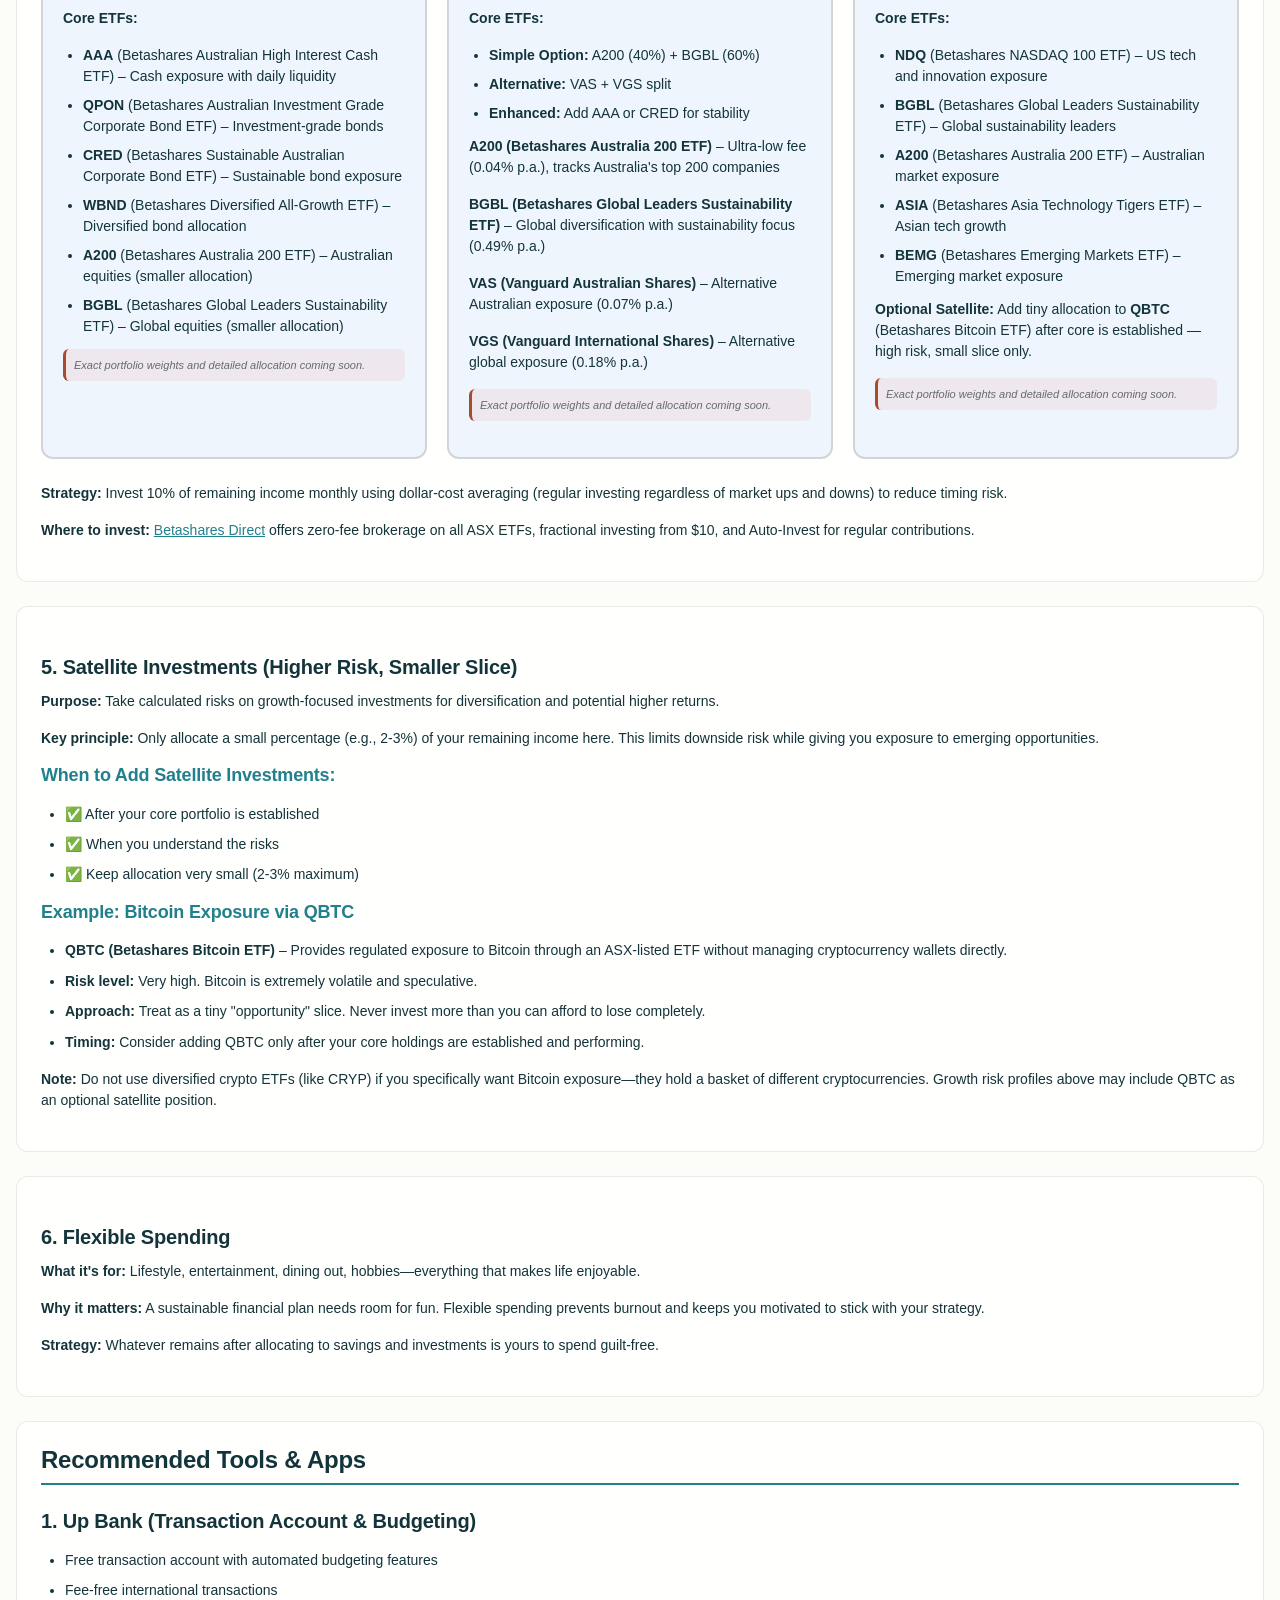
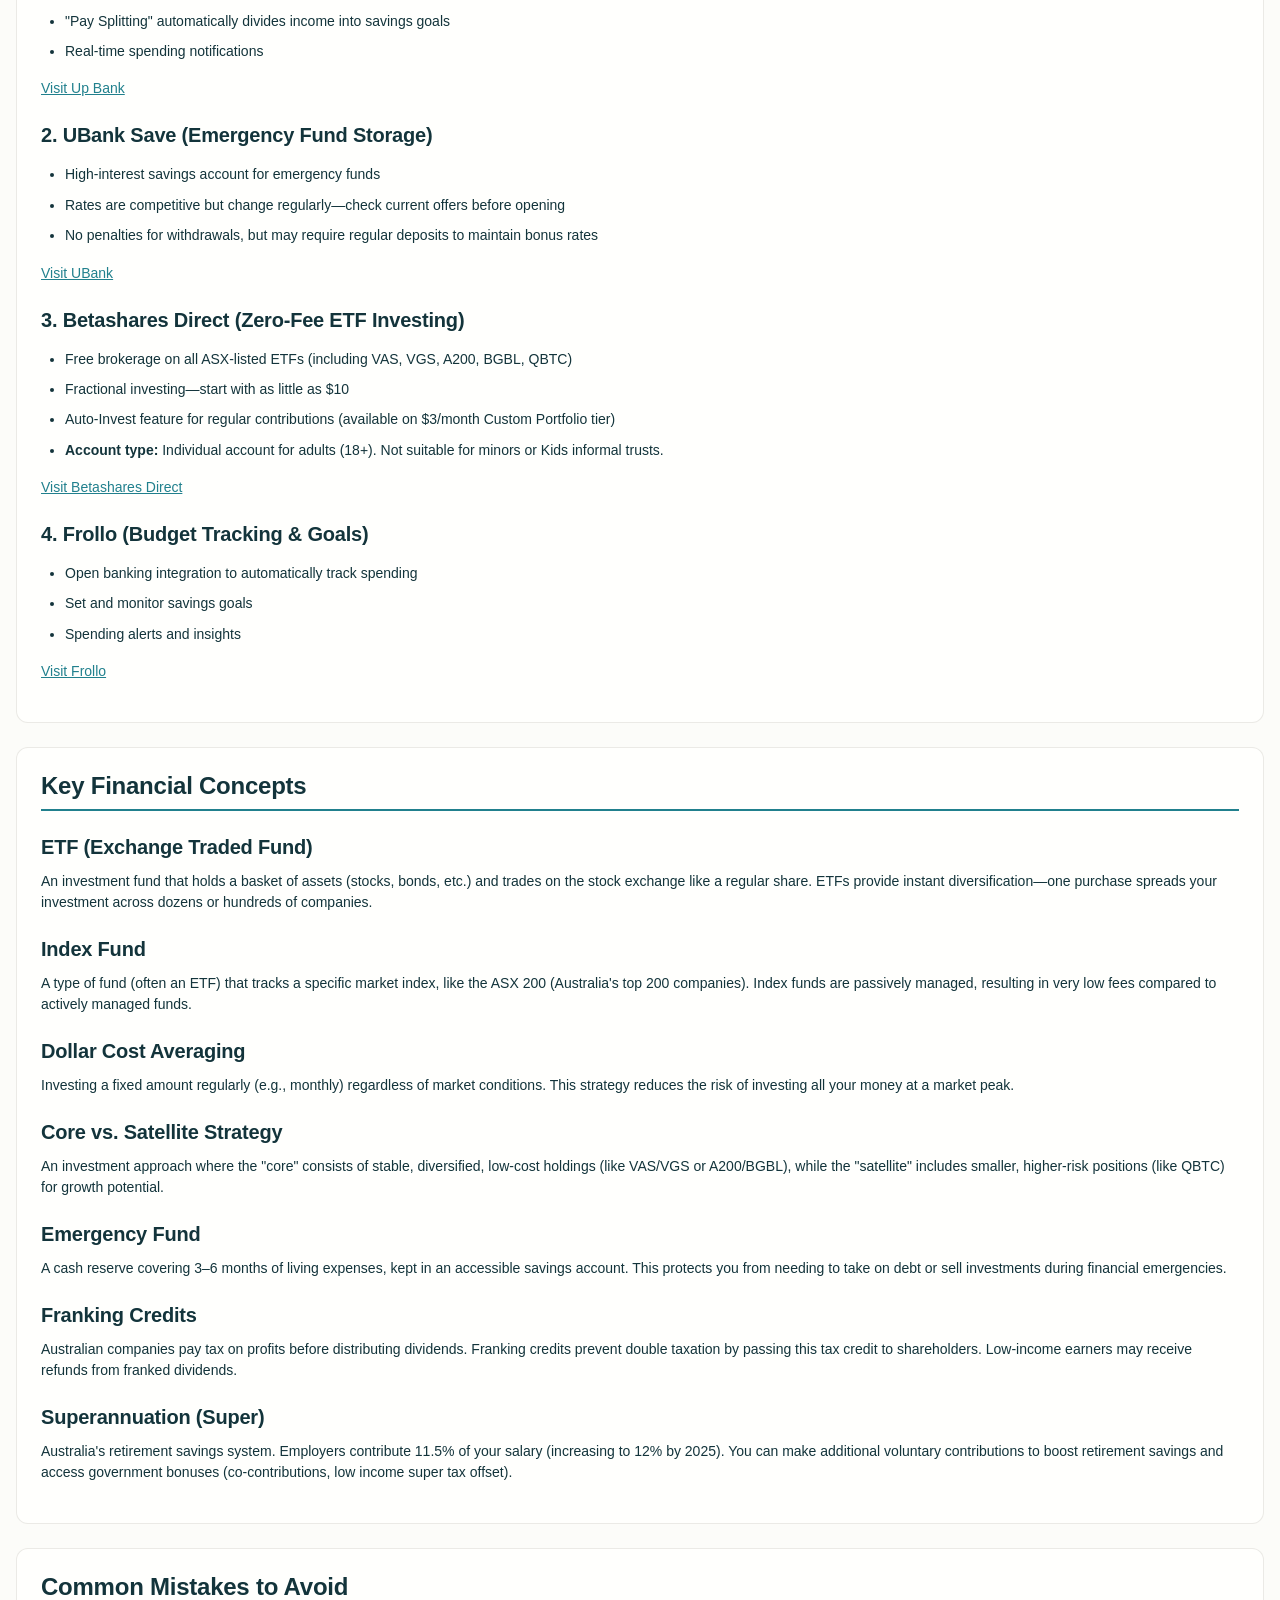
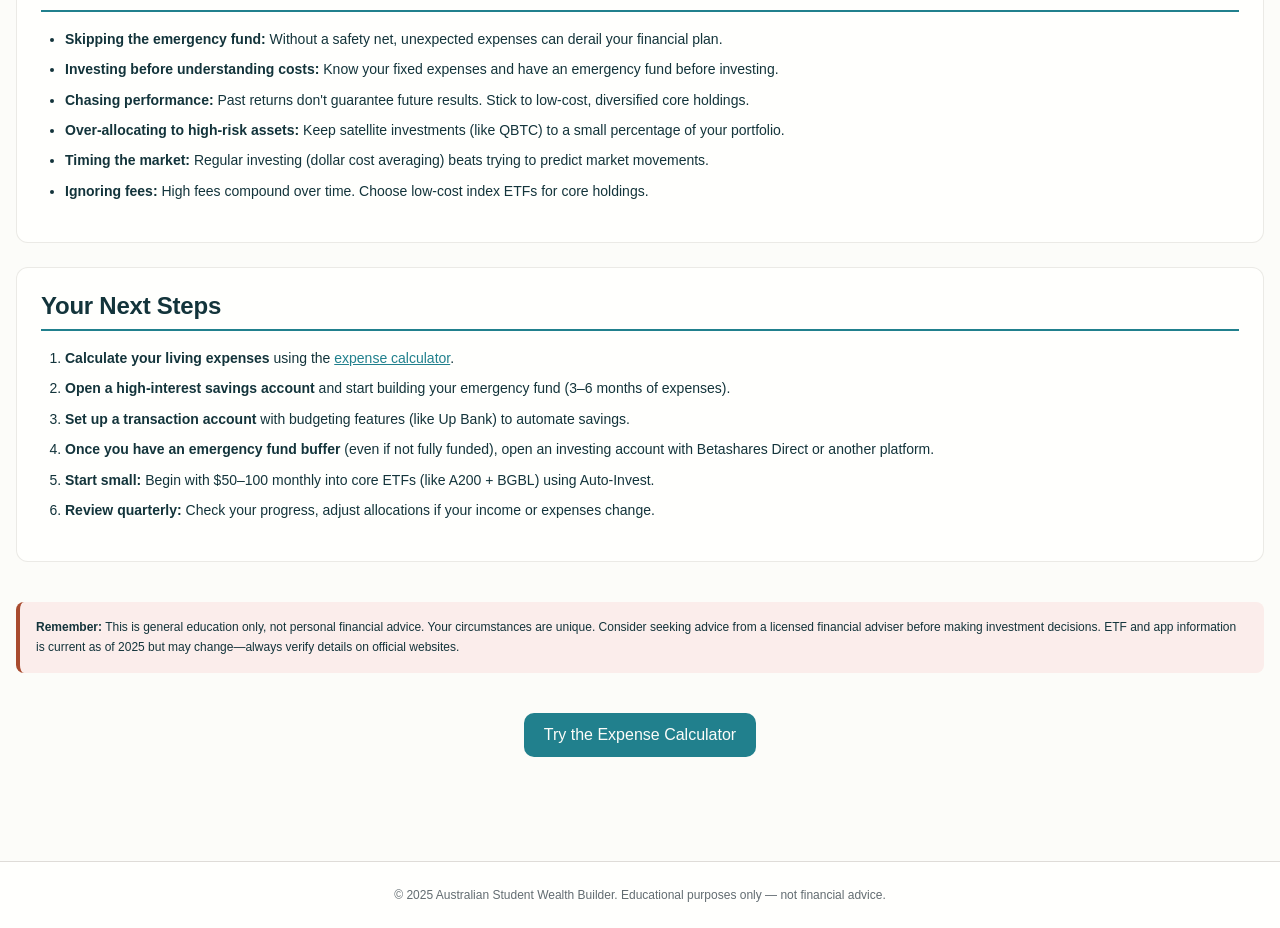
==== commit fdb1031e: "Add prominent risk profile guidance and ETF selection cross-links - Add 'Which ETFs Should I Buy?' s" ====
--- a/guide.html
+++ b/guide.html
@@ -3,1102 +3,265 @@
 <head>
     <meta charset="UTF-8">
     <meta name="viewport" content="width=device-width, initial-scale=1.0">
-    <title>Start Investing: Australian Guide for Young Adults | Betashares Direct</title>
-    <style>
-        :root {
-            --color-primary: #21808D;
-            --color-primary-hover: #1D7480;
-            --color-primary-light: #E6F4F6;
-            --color-secondary: #5D878F;
-            --color-accent: #1FB8CD;
-            --color-warning: #FFC185;
-            --color-error: #DB4545;
-            --color-success: #21808D;
-            --color-bg: #FCFCF9;
-            --color-surface: #FFFFD;
-            --color-text: #134252;
-            --color-text-secondary: #626C71;
-            --color-border: rgba(94, 82, 64, 0.2);
-            --spacing-xs: 8px;
-            --spacing-sm: 12px;
-            --spacing-md: 16px;
-            --spacing-lg: 24px;
-            --spacing-xl: 32px;
-            --spacing-2xl: 48px;
-            --radius-sm: 6px;
-            --radius-md: 8px;
-            --radius-lg: 12px;
-            --shadow-sm: 0 1px 3px rgba(0, 0, 0, 0.04), 0 1px 2px rgba(0, 0, 0, 0.02);
-            --shadow-md: 0 4px 6px -1px rgba(0, 0, 0, 0.04), 0 2px 4px -1px rgba(0, 0, 0, 0.02);
-            --shadow-lg: 0 10px 15px -3px rgba(0, 0, 0, 0.1), 0 4px 6px -2px rgba(0, 0, 0, 0.05);
-        }
-
-        @media (prefers-color-scheme: dark) {
-            :root {
-                --color-bg: #1F2121;
-                --color-surface: #262828;
-                --color-text: #F5F5F5;
-                --color-text-secondary: rgba(167, 169, 169, 0.7);
-                --color-primary: #32B8C6;
-                --color-primary-hover: #2DA6B2;
-                --color-primary-light: rgba(50, 184, 198, 0.15);
-                --color-border: rgba(119, 124, 124, 0.3);
-            }
-        }
-
-        * {
-            margin: 0;
-            padding: 0;
-            box-sizing: border-box;
-        }
-
-        body {
-            font-family: -apple-system, BlinkMacSystemFont, 'Segoe UI', Roboto, 'Helvetica Neue', Arial, sans-serif;
-            line-height: 1.6;
-            color: var(--color-text);
-            background-color: var(--color-bg);
-            font-size: 16px;
-        }
-
-        .disclaimer-banner {
-            background: linear-gradient(135deg, #DB4545 0%, #B4413C 100%);
-            color: white;
-            padding: var(--spacing-md) var(--spacing-lg);
-            text-align: center;
-            position: fixed;
-            top: 0;
-            left: 0;
-            right: 0;
-            z-index: 1001;
-            box-shadow: var(--shadow-md);
-            transform: translateY(-100%);
-            transition: transform 0.3s ease-out;
-        }
-
-        .disclaimer-banner.visible {
-            transform: translateY(0);
-        }
-
-        .disclaimer-banner strong {
-            display: block;
-            font-size: 1.05em;
-            margin-bottom: var(--spacing-xs);
-        }
-
-        .disclaimer-banner p {
-            font-size: 0.9em;
-            max-width: 1200px;
-            margin: 0 auto;
-            line-height: 1.5;
-        }
-
-        .disclaimer-close {
-            position: absolute;
-            top: var(--spacing-sm);
-            right: var(--spacing-md);
-            background: rgba(255, 255, 255, 0.2);
-            border: none;
-            color: white;
-            width: 32px;
-            height: 32px;
-            border-radius: 50%;
-            cursor: pointer;
-            font-size: 1.2em;
-            display: flex;
-            align-items: center;
-            justify-content: center;
-            transition: background 0.2s;
-        }
-
-        .disclaimer-close:hover {
-            background: rgba(255, 255, 255, 0.3);
-        }
-
-        .disclaimer-trigger {
-            background: rgba(219, 69, 69, 0.1);
-            border: 1px solid rgba(219, 69, 69, 0.3);
-            color: #DB4545;
-            padding: 6px 12px;
-            border-radius: var(--radius-sm);
-            cursor: pointer;
-            font-size: 0.85em;
-            font-weight: 600;
-            transition: all 0.2s;
-            display: inline-flex;
-            align-items: center;
-            gap: 6px;
-        }
-
-        .disclaimer-trigger:hover {
-            background: rgba(219, 69, 69, 0.15);
-            border-color: rgba(219, 69, 69, 0.5);
-        }
-
-        @media (prefers-color-scheme: dark) {
-            .disclaimer-trigger {
-                background: rgba(255, 84, 89, 0.15);
-                border-color: rgba(255, 84, 89, 0.3);
-                color: #FF5459;
-            }
-            .disclaimer-trigger:hover {
-                background: rgba(255, 84, 89, 0.25);
-                border-color: rgba(255, 84, 89, 0.5);
-            }
-        }
-
-        .nav-menu {
-            background: var(--color-surface);
-            border-bottom: 2px solid var(--color-border);
-            padding: var(--spacing-md);
-            position: sticky;
-            top: 0;
-            z-index: 999;
-            box-shadow: var(--shadow-sm);
-        }
-
-        .nav-container {
-            max-width: 1200px;
-            margin: 0 auto;
-            display: flex;
-            gap: var(--spacing-sm);
-            align-items: center;
-            flex-wrap: wrap;
-        }
-
-        .container {
-            max-width: 900px;
-            margin: 0 auto;
-            padding: var(--spacing-lg) var(--spacing-md);
-        }
-
-        .hero {
-            background: linear-gradient(135deg, var(--color-primary) 0%, var(--color-secondary) 100%);
-            color: white;
-            padding: var(--spacing-xl) var(--spacing-md);
-            text-align: center;
-            margin-bottom: var(--spacing-xl);
-        }
-
-        .hero h1 {
-            font-size: 2.2em;
-            margin-bottom: var(--spacing-md);
-            font-weight: 700;
-        }
-
-        .hero p {
-            font-size: 1.1em;
-            opacity: 0.95;
-            max-width: 700px;
-            margin: 0 auto var(--spacing-sm);
-        }
-
-        .section-title {
-            font-size: 1.8em;
-            color: var(--color-text);
-            margin-bottom: var(--spacing-lg);
-            font-weight: 700;
-        }
-
-        /* Accordion Styles */
-        .accordion {
-            margin-bottom: var(--spacing-xl);
-        }
-
-        .accordion-item {
-            background: var(--color-surface);
-            border: 2px solid var(--color-border);
-            border-radius: var(--radius-lg);
-            margin-bottom: var(--spacing-md);
-            overflow: hidden;
-            transition: all 0.3s;
-        }
-
-        .accordion-item.active {
-            border-color: var(--color-primary);
-            box-shadow: var(--shadow-md);
-        }
-
-        .accordion-header {
-            padding: var(--spacing-lg);
-            cursor: pointer;
-            display: flex;
-            justify-content: space-between;
-            align-items: center;
-            transition: background 0.2s;
-            user-select: none;
-        }
-
-        .accordion-header:hover {
-            background: var(--color-primary-light);
-        }
-
-        .accordion-title {
-            display: flex;
-            align-items: center;
-            gap: var(--spacing-md);
-            font-weight: 600;
-            color: var(--color-text);
-            font-size: 1.15em;
-        }
-
-        .step-number {
-            background: var(--color-primary);
-            color: white;
-            width: 36px;
-            height: 36px;
-            border-radius: 50%;
-            display: flex;
-            align-items: center;
-            justify-content: center;
-            font-size: 1.1em;
-            font-weight: 700;
-            flex-shrink: 0;
-        }
-
-        .accordion-icon {
-            font-size: 1.5em;
-            transition: transform 0.3s;
-            color: var(--color-primary);
-            flex-shrink: 0;
-        }
-
-        .accordion-item.active .accordion-icon {
-            transform: rotate(45deg);
-        }
-
-        .accordion-content {
-            max-height: 0;
-            overflow: hidden;
-            transition: max-height 0.3s ease-out;
-        }
-
-        .accordion-item.active .accordion-content {
-            max-height: 2000px;
-        }
-
-        .accordion-body {
-            padding: 0 var(--spacing-lg) var(--spacing-lg);
-            color: var(--color-text-secondary);
-            line-height: 1.7;
-        }
-
-        .accordion-body h4 {
-            color: var(--color-text);
-            margin: var(--spacing-md) 0 var(--spacing-sm);
-        }
-
-        .accordion-body ul {
-            margin: var(--spacing-sm) 0;
-            padding-left: var(--spacing-lg);
-        }
-
-        .accordion-body li {
-            margin-bottom: var(--spacing-xs);
-        }
-
-        /* Risk Profile Cards */
-        .risk-cards {
-            display: grid;
-            grid-template-columns: repeat(auto-fit, minmax(280px, 1fr));
-            gap: var(--spacing-lg);
-            margin: var(--spacing-xl) 0;
-        }
-
-        .risk-card {
-            background: var(--color-surface);
-            border: 3px solid var(--color-border);
-            border-radius: var(--radius-lg);
-            padding: var(--spacing-lg);
-            cursor: pointer;
-            transition: all 0.3s;
-            position: relative;
-        }
-
-        .risk-card:hover {
-            transform: translateY(-4px);
-            box-shadow: var(--shadow-lg);
-            border-color: var(--color-primary);
-        }
-
-        .risk-card.active {
-            border-color: var(--color-primary);
-            background: var(--color-primary-light);
-        }
-
-        .risk-badge {
-            display: inline-block;
-            padding: 4px 12px;
-            border-radius: 20px;
-            font-size: 0.85em;
-            font-weight: 600;
-            margin-bottom: var(--spacing-sm);
-        }
-
-        .risk-badge.conservative {
-            background: rgba(33, 128, 141, 0.15);
-            color: var(--color-primary);
-        }
-
-        .risk-badge.balanced {
-            background: rgba(93, 135, 143, 0.15);
-            color: var(--color-secondary);
-        }
-
-        .risk-badge.growth {
-            background: rgba(255, 193, 133, 0.3);
-            color: var(--color-warning);
-        }
-
-        .risk-card h3 {
-            font-size: 1.4em;
-            margin-bottom: var(--spacing-sm);
-            color: var(--color-text);
-        }
-
-        .risk-card p {
-            margin-bottom: var(--spacing-md);
-            color: var(--color-text-secondary);
-        }
-
-        .portfolio-details {
-            max-height: 0;
-            overflow: hidden;
-            transition: max-height 0.4s ease-out;
-            margin-top: var(--spacing-md);
-        }
-
-        .risk-card.active .portfolio-details {
-            max-height: 3000px;
-        }
-
-        .allocation-grid {
-            background: var(--color-bg);
-            padding: var(--spacing-md);
-            border-radius: var(--radius-md);
-            margin: var(--spacing-md) 0;
-        }
-
-        .allocation-item {
-            display: flex;
-            justify-content: space-between;
-            padding: var(--spacing-xs) 0;
-            border-bottom: 1px solid var(--color-border);
-        }
-
-        .allocation-item:last-child {
-            border-bottom: none;
-        }
-
-        .ticker {
-            font-weight: 600;
-            color: var(--color-primary);
-            font-family: monospace;
-        }
-
-        .percentage {
-            font-weight: 600;
-            color: var(--color-text);
-        }
-
-        .buy-checklist {
-            background: rgba(31, 184, 205, 0.1);
-            border-left: 4px solid var(--color-accent);
-            padding: var(--spacing-md);
-            margin: var(--spacing-md) 0;
-            border-radius: var(--radius-sm);
-        }
-
-        .buy-checklist h4 {
-            color: var(--color-accent);
-            margin-bottom: var(--spacing-sm);
-        }
-
-        .buy-checklist ol {
-            margin: var(--spacing-sm) 0;
-            padding-left: var(--spacing-lg);
-        }
-
-        .buy-checklist li {
-            margin-bottom: var(--spacing-xs);
-        }
-
-        .warning-box {
-            background: rgba(255, 193, 133, 0.15);
-            border-left: 4px solid var(--color-warning);
-            padding: var(--spacing-md);
-            margin: var(--spacing-md) 0;
-            border-radius: var(--radius-sm);
-        }
-
-        .info-box {
-            background: var(--color-primary-light);
-            border-left: 4px solid var(--color-primary);
-            padding: var(--spacing-md);
-            margin: var(--spacing-md) 0;
-            border-radius: var(--radius-sm);
-        }
-
-        .simple-section {
-            background: var(--color-surface);
-            border: 1px solid var(--color-border);
-            border-radius: var(--radius-lg);
-            padding: var(--spacing-lg);
-            margin-bottom: var(--spacing-xl);
-        }
-
-        .btn {
-            display: inline-block;
-            padding: var(--spacing-sm) var(--spacing-lg);
-            background: var(--color-primary);
-            color: white;
-            border-radius: var(--radius-md);
-            text-decoration: none;
-            font-weight: 600;
-            transition: background 0.2s;
-        }
-
-        .btn:hover {
-            background: var(--color-primary-hover);
-        }
-
-        .footer {
-            background: var(--color-surface);
-            border-top: 2px solid var(--color-border);
-            padding: var(--spacing-xl) var(--spacing-md);
-            margin-top: var(--spacing-2xl);
-            text-align: center;
-        }
-
-        .footer-links {
-            max-width: 900px;
-            margin: 0 auto var(--spacing-lg);
-            display: grid;
-            grid-template-columns: repeat(auto-fit, minmax(200px, 1fr));
-            gap: var(--spacing-sm);
-            text-align: left;
-        }
-
-        .footer-link {
-            color: var(--color-primary);
-            text-decoration: none;
-            font-size: 0.9em;
-        }
-
-        .footer-link:hover {
-            text-decoration: underline;
-        }
-
-        @media (max-width: 768px) {
-            .hero h1 {
-                font-size: 1.6em;
-            }
-
-            .hero p {
-                font-size: 1em;
-            }
-
-            .section-title {
-                font-size: 1.4em;
-            }
-
-            .risk-cards {
-                grid-template-columns: 1fr;
-            }
-
-            .disclaimer-trigger {
-                width: 100%;
-                justify-content: center;
-            }
-
-            .nav-container {
-                flex-direction: column;
-            }
-
-            .accordion-title {
-                font-size: 1em;
-            }
-
-            .step-number {
-                width: 32px;
-                height: 32px;
-                font-size: 1em;
-            }
-        }
-    </style>
+    <title>Student Investing Guide | Australian Student Wealth Builder</title>
+    <link rel="stylesheet" href="style.css">
 </head>
 <body>
-    <!-- Disclaimer Banner (collapsed by default) -->
-    <div class="disclaimer-banner" id="disclaimerBanner">
-        <button class="disclaimer-close" onclick="toggleDisclaimer()" aria-label="Close disclaimer">×</button>
-        <strong>⚠️ IMPORTANT DISCLAIMER</strong>
-        <p>
-            This guide is <strong>general education only</strong> — not personal financial advice. 
-            Portfolio examples are Dad's coaching frameworks for discussion. Investing involves risk of loss. 
-            Always read the PDS before investing. For tax questions, speak with a registered tax agent.
-        </p>
-    </div>
+    <!-- Header -->
+    <header class="header">
+        <div class="container">
+            <h1>Student Investing Guide</h1>
+            <p>A practical education pathway for building wealth in Australia</p>
+        </div>
+    </header>
 
     <!-- Navigation -->
-    <nav class="nav-menu">
-        <div class="nav-container">
-            <button class="disclaimer-trigger" onclick="toggleDisclaimer()">
-                <span>⚠️</span>
-                <span>Disclaimer</span>
-            </button>
+    <nav class="guide-nav">
+        <div class="container">
+            <a href="index.html" class="btn btn--outline">← Back to Calculator</a>
         </div>
     </nav>
 
-    <!-- Hero -->
-    <div class="hero">
-        <h1>🚀 Start Investing</h1>
-        <p>A simple, directive guide for Australian young adults. Follow the 5 steps, pick your risk profile, and you'll know exactly which ETFs to buy.</p>
-        <p style="font-size: 0.95em; margin-top: var(--spacing-sm);">Built on Dad's coaching framework.</p>
-    </div>
-
     <!-- Main Content -->
-    <div class="container">
-        <!-- 5-Step Accordion -->
-        <section>
-            <h2 class="section-title">Your 5-Step Journey</h2>
-            <p style="margin-bottom: var(--spacing-lg); color: var(--color-text-secondary);">Click each step to expand. Complete them in order.</p>
-
-            <div class="accordion">
-                <div class="accordion-item">
-                    <div class="accordion-header" onclick="toggleAccordion(this)">
-                        <div class="accordion-title">
-                            <div class="step-number">1</div>
-                            <span>Build Your Safety Net First</span>
-                        </div>
-                        <div class="accordion-icon">+</div>
+    <section class="guide-content">
+        <div class="container">
+            
+            <!-- Educational Disclaimer -->
+            <div class="disclaimer-banner">
+                <p><strong>General Education Only:</strong> This guide provides general financial education and is not personal financial advice. Consider your own circumstances and consult a licensed financial adviser before making investment decisions.</p>
+            </div>
+
+            <!-- Introduction -->
+            <div class="guide-section">
+                <h2>Getting Started: The Bucket Strategy</h2>
+                <p>The "bucket" approach divides your income into clear categories, each with a specific purpose. This ensures every dollar has a job while balancing your current needs with future goals.</p>
+            </div>
+
+            <!-- The Buckets -->
+            <div class="guide-section">
+                <h3>1. Fixed Expenses</h3>
+                <p><strong>What it covers:</strong> Rent, food, transport, utilities, phone, and other essential living costs.</p>
+                <p><strong>Why it matters:</strong> These are non-negotiable expenses that must be covered first. Understanding your baseline cost of living is the foundation of any financial plan.</p>
+                <p><strong>Tip:</strong> Use the <a href="index.html">expense calculator</a> to estimate realistic costs for your city.</p>
+            </div>
+
+            <div class="guide-section">
+                <h3>2. Emergency Fund</h3>
+                <p><strong>Goal:</strong> Save 3–6 months of living expenses in a high-interest savings account.</p>
+                <p><strong>Why it matters:</strong> Life is unpredictable. An emergency fund protects you from going into debt when unexpected expenses arise (medical bills, car repairs, job loss).</p>
+                <p><strong>Where to keep it:</strong> High-interest savings accounts like UBank Save offer competitive rates while keeping funds accessible. Rates change regularly, so compare current offers.</p>
+                <p><strong>Strategy:</strong> Allocate 20–30% of your remaining income (after fixed expenses) until you reach your target.</p>
+            </div>
+
+            <div class="guide-section">
+                <h3>3. Big Goal Savings (Optional)</h3>
+                <p><strong>What it's for:</strong> Specific large purchases like a laptop, overseas trip, car, or house deposit.</p>
+                <p><strong>Why separate it:</strong> Keeping goal money separate from your emergency fund prevents you from dipping into your safety net.</p>
+                <p><strong>Where to keep it:</strong> A dedicated savings account with a clear label for your goal.</p>
+                <p><strong>Strategy:</strong> Calculate how much you need to save monthly based on your target amount and timeline.</p>
+            </div>
+
+            <div class="guide-section">
+                <h3>4. Core Investments (Long-Term Growth)</h3>
+                <p><strong>Purpose:</strong> Build wealth steadily over time through low-cost, diversified investments.</p>
+                <p><strong>Approach:</strong> Choose a risk profile that matches your goals, timeline, and comfort with market volatility. Each profile includes specific ETF recommendations with exact portfolio weights.</p>
+                
+                <h4>Choose Your Risk Profile:</h4>
+                
+                <div class="risk-profile-cards">
+                    <!-- Conservative Profile -->
+                    <div class="risk-profile-card">
+                        <h5>🛡️ Conservative</h5>
+                        <p class="profile-desc">Lower volatility, income focus, capital preservation. Suitable for shorter timelines (1-3 years) or low risk tolerance.</p>
+                        <p><strong>Core ETFs:</strong></p>
+                        <ul>
+                            <li><strong>AAA</strong> (Betashares Australian High Interest Cash ETF) – Cash exposure with daily liquidity</li>
+                            <li><strong>QPON</strong> (Betashares Australian Investment Grade Corporate Bond ETF) – Investment-grade bonds</li>
+                            <li><strong>CRED</strong> (Betashares Sustainable Australian Corporate Bond ETF) – Sustainable bond exposure</li>
+                            <li><strong>WBND</strong> (Betashares Diversified All-Growth ETF) – Diversified bond allocation</li>
+                            <li><strong>A200</strong> (Betashares Australia 200 ETF) – Australian equities (smaller allocation)</li>
+                            <li><strong>BGBL</strong> (Betashares Global Leaders Sustainability ETF) – Global equities (smaller allocation)</li>
+                        </ul>
+                        <p><em>Exact portfolio weights and detailed allocation coming soon.</em></p>
                     </div>
-                    <div class="accordion-content">
-                        <div class="accordion-body">
-                            <p><strong>Don't invest until you have an emergency fund.</strong></p>
-                            
-                            <h4>What you need:</h4>
-                            <ul>
-                                <li><strong>Minimum:</strong> $2,000–$3,000 for unexpected expenses</li>
-                                <li><strong>Target:</strong> 3–6 months of living expenses</li>
-                                <li><strong>Where:</strong> High-interest savings account (UBank, ING, Macquarie)</li>
-                            </ul>
-
-                            <h4>Money buckets (from Dad's framework):</h4>
-                            <p>Your income splits into buckets:</p>
-                            <ol>
-                                <li><strong>Fixed expenses</strong> — rent, food, transport (cover first)</li>
-                                <li><strong>Emergency fund</strong> — build to target, then maintain</li>
-                                <li><strong>Big goal</strong> — car, trip, house deposit (optional)</li>
-                                <li><strong>Investments</strong> — ETFs for long-term growth (~10–15% of leftover)</li>
-                                <li><strong>Flexible spending</strong> — fun, lifestyle, buffer (rest)</li>
-                            </ol>
-
-                            <p style="margin-top: var(--spacing-md);">
-                                <strong>💡 Use the <a href="index.html" style="color: var(--color-primary);">Student Wealth Builder calculator</a></strong> to estimate your expenses and see bucket allocations.
-                            </p>
-                        </div>
+
+                    <!-- Balanced Profile -->
+                    <div class="risk-profile-card">
+                        <h5>⚖️ Balanced</h5>
+                        <p class="profile-desc">Moderate growth with diversification. Suitable for medium timelines (3-7 years) and moderate risk tolerance.</p>
+                        <p><strong>Core ETFs:</strong></p>
+                        <ul>
+                            <li><strong>Simple Option:</strong> A200 (40%) + BGBL (60%)</li>
+                            <li><strong>Alternative:</strong> VAS + VGS split</li>
+                            <li><strong>Enhanced:</strong> Add AAA or CRED for stability</li>
+                        </ul>
+                        <p><strong>A200 (Betashares Australia 200 ETF)</strong> – Ultra-low fee (0.04% p.a.), tracks Australia's top 200 companies</p>
+                        <p><strong>BGBL (Betashares Global Leaders Sustainability ETF)</strong> – Global diversification with sustainability focus (0.49% p.a.)</p>
+                        <p><strong>VAS (Vanguard Australian Shares)</strong> – Alternative Australian exposure (0.07% p.a.)</p>
+                        <p><strong>VGS (Vanguard International Shares)</strong> – Alternative global exposure (0.18% p.a.)</p>
+                        <p><em>Exact portfolio weights and detailed allocation coming soon.</em></p>
+                    </div>
+
+                    <!-- Growth Profile -->
+                    <div class="risk-profile-card">
+                        <h5>🚀 Growth</h5>
+                        <p class="profile-desc">Higher growth potential with higher volatility. Suitable for long timelines (7+ years) and high risk tolerance.</p>
+                        <p><strong>Core ETFs:</strong></p>
+                        <ul>
+                            <li><strong>NDQ</strong> (Betashares NASDAQ 100 ETF) – US tech and innovation exposure</li>
+                            <li><strong>BGBL</strong> (Betashares Global Leaders Sustainability ETF) – Global sustainability leaders</li>
+                            <li><strong>A200</strong> (Betashares Australia 200 ETF) – Australian market exposure</li>
+                            <li><strong>ASIA</strong> (Betashares Asia Technology Tigers ETF) – Asian tech growth</li>
+                            <li><strong>BEMG</strong> (Betashares Emerging Markets ETF) – Emerging market exposure</li>
+                        </ul>
+                        <p><strong>Optional Satellite:</strong> Add tiny allocation to <strong>QBTC</strong> (Betashares Bitcoin ETF) after core is established — high risk, small slice only.</p>
+                        <p><em>Exact portfolio weights and detailed allocation coming soon.</em></p>
                     </div>
                 </div>
 
-                <div class="accordion-item">
-                    <div class="accordion-header" onclick="toggleAccordion(this)">
-                        <div class="accordion-title">
-                            <div class="step-number">2</div>
-                            <span>Open Betashares Direct (Individual)</span>
-                        </div>
-                        <div class="accordion-icon">+</div>
-                    </div>
-                    <div class="accordion-content">
-                        <div class="accordion-body">
-                            <p>You're an adult, so open a <strong>Betashares Direct Individual account</strong> (not Kids).</p>
-                            
-                            <h4>What to do:</h4>
-                            <ol>
-                                <li>Go to <a href="https://direct.betashares.com.au" target="_blank" style="color: var(--color-primary);">direct.betashares.com.au</a></li>
-                                <li>Sign up for an <strong>Individual</strong> account</li>
-                                <li><strong>Quote your Tax File Number (TFN)</strong> — avoids extra withholding tax</li>
-                                <li>Complete identity verification</li>
-                            </ol>
-
-                            <div class="info-box">
-                                <strong>Why Betashares Direct?</strong>
-                                <ul>
-                                    <li>$0 brokerage on ASX ETFs (Manual DIY mode)</li>
-                                    <li>Fractional investing (buy with any dollar amount)</li>
-                                    <li>Auto-Invest option for set-and-forget</li>
-                                </ul>
-                            </div>
-
-                            <div class="warning-box">
-                                <strong>Note:</strong> Betashares Direct is <strong>custodial</strong> (no personal HIN). 
-                                Your holdings are safe and segregated. If you want CHESS later, consider Stake or CMC Invest.
-                            </div>
-                        </div>
-                    </div>
-                </div>
-
-                <div class="accordion-item">
-                    <div class="accordion-header" onclick="toggleAccordion(this)">
-                        <div class="accordion-title">
-                            <div class="step-number">3</div>
-                            <span>Fund Your Account</span>
-                        </div>
-                        <div class="accordion-icon">+</div>
-                    </div>
-                    <div class="accordion-content">
-                        <div class="accordion-body">
-                            <p>Set up recurring bank transfers to your Betashares Direct Wallet.</p>
-                            
-                            <h4>How to fund:</h4>
-                            <ol>
-                                <li>In Betashares Direct, find your Wallet <strong>BSB + account number</strong></li>
-                                <li>Set up recurring bank transfer from your bank (weekly/fortnightly/monthly)</li>
-                                <li><strong>Osko</strong> often makes BSB transfers instant</li>
-                                <li>Start small ($50–$200/month is fine)</li>
-                            </ol>
-
-                            <p style="margin-top: var(--spacing-md);"><strong>Note:</strong> PayID is not advertised on Betashares Direct — use BSB + account number.</p>
-                        </div>
-                    </div>
-                </div>
-
-                <div class="accordion-item">
-                    <div class="accordion-header" onclick="toggleAccordion(this)">
-                        <div class="accordion-title">
-                            <div class="step-number">4</div>
-                            <span>Pick Your Risk Profile & Buy ETFs</span>
-                        </div>
-                        <div class="accordion-icon">+</div>
-                    </div>
-                    <div class="accordion-content">
-                        <div class="accordion-body">
-                            <p><strong>This is the key step.</strong> Choose your risk profile below, then buy the exact ETFs listed.</p>
-                            <p>Scroll down to the <strong>"Choose Your Allocation"</strong> section to see Conservative, Balanced, or Growth options with specific tickers and percentages.</p>
-                        </div>
-                    </div>
-                </div>
-
-                <div class="accordion-item">
-                    <div class="accordion-header" onclick="toggleAccordion(this)">
-                        <div class="accordion-title">
-                            <div class="step-number">5</div>
-                            <span>Automate & Leave Alone</span>
-                        </div>
-                        <div class="accordion-icon">+</div>
-                    </div>
-                    <div class="accordion-content">
-                        <div class="accordion-body">
-                            <h4>How to automate:</h4>
-                            <ul>
-                                <li><strong>Manual DIY (recommended while small):</strong> Buy manually each month when your transfer arrives — takes 2 minutes, $0 fees</li>
-                                <li><strong>Auto-Invest:</strong> Set up if all your ETFs are Betashares (up to 5 ETFs, fixed $ amounts)</li>
-                                <li><strong>Custom Portfolio:</strong> Use only if you want % auto-rebalancing and accept ~$3–4.50/month fee (better for $10k+ balances)</li>
-                            </ul>
-
-                            <h4>Then leave it alone:</h4>
-                            <ul>
-                                <li>Review once a year</li>
-                                <li>Don't check daily — time in the market beats timing the market</li>
-                                <li>Keep contributing regularly (dollar-cost averaging)</li>
-                            </ul>
-                        </div>
-                    </div>
-                </div>
-            </div>
-        </section>
-
-        <!-- Risk Profile Cards -->
-        <section id="choose-allocation">
-            <h2 class="section-title">Choose Your Allocation</h2>
-            <p style="margin-bottom: var(--spacing-lg); color: var(--color-text-secondary);">
-                Pick your risk level. Each shows <strong>exact tickers and percentages</strong> to buy. 
-                These are Dad's coaching examples for education — not personal advice.
-            </p>
-
-            <div class="risk-cards">
-                <!-- Conservative Card -->
-                <div class="risk-card" onclick="toggleRiskCard(this)">
-                    <div class="risk-badge conservative">Lower Risk</div>
-                    <h3>Conservative</h3>
-                    <p>More bonds, lower volatility. Long-term focus with smoother ride.</p>
-                    
-                    <div class="portfolio-details">
-                        <h4 style="margin-top: var(--spacing-lg); color: var(--color-text);">Who it's for:</h4>
-                        <p>You want steady growth with less ups and downs. You're nervous about big market swings or need money in 5–10 years.</p>
-
-                        <h4 style="margin-top: var(--spacing-md); color: var(--color-text);">Exact allocation:</h4>
-                        <div class="allocation-grid">
-                            <div class="allocation-item">
-                                <span class="ticker">AAA</span>
-                                <span class="percentage">30%</span>
-                            </div>
-                            <div class="allocation-item">
-                                <span class="ticker">QPON</span>
-                                <span class="percentage">20%</span>
-                            </div>
-                            <div class="allocation-item">
-                                <span class="ticker">CRED</span>
-                                <span class="percentage">15%</span>
-                            </div>
-                            <div class="allocation-item">
-                                <span class="ticker">WBND</span>
-                                <span class="percentage">15%</span>
-                            </div>
-                            <div class="allocation-item">
-                                <span class="ticker">A200</span>
-                                <span class="percentage">10%</span>
-                            </div>
-                            <div class="allocation-item">
-                                <span class="ticker">BGBL</span>
-                                <span class="percentage">10%</span>
-                            </div>
-                        </div>
-
-                        <p style="font-size: 0.9em; color: var(--color-text-secondary); margin-top: var(--spacing-sm);">
-                            <strong>Note:</strong> Bonds (AAA, QPON, CRED, WBND) = lower risk, lower return. 
-                            Shares (A200, BGBL) = higher growth potential.
-                        </p>
-
-                        <div class="buy-checklist">
-                            <h4>💰 How to buy (example: $100/month)</h4>
-                            <ol>
-                                <li>In Betashares Direct, search <strong>AAA</strong> → buy $30</li>
-                                <li>Search <strong>QPON</strong> → buy $20</li>
-                                <li>Search <strong>CRED</strong> → buy $15</li>
-                                <li>Search <strong>WBND</strong> → buy $15</li>
-                                <li>Search <strong>A200</strong> → buy $10</li>
-                                <li>Search <strong>BGBL</strong> → buy $10</li>
-                            </ol>
-                            <p style="margin-top: var(--spacing-sm); font-size: 0.9em;">
-                                Manual DIY = $0 brokerage. Scale these amounts up/down for your monthly contribution.
-                            </p>
-                        </div>
-
-                        <div class="warning-box">
-                            <strong>⚠️ Risk warning:</strong> Even conservative portfolios can lose value in the short term. 
-                            Don't invest money you need in the next 3–5 years.
-                        </div>
-                    </div>
-                </div>
-
-                <!-- Balanced Card -->
-                <div class="risk-card" onclick="toggleRiskCard(this)">
-                    <div class="risk-badge balanced">Neutral Risk</div>
-                    <h3>Balanced</h3>
-                    <p>Mix of shares and bonds. Default for most young investors.</p>
-                    
-                    <div class="portfolio-details">
-                        <h4 style="margin-top: var(--spacing-lg); color: var(--color-text);">Who it's for:</h4>
-                        <p>Most young adults (~18–30). You want growth but don't want 100% shares. 
-                           Long-term investor (10+ years) who can handle normal market ups and downs.</p>
-
-                        <h4 style="margin-top: var(--spacing-md); color: var(--color-text);">Standard Balanced:</h4>
-                        <div class="allocation-grid">
-                            <div class="allocation-item">
-                                <span class="ticker">BGBL</span>
-                                <span class="percentage">45%</span>
-                            </div>
-                            <div class="allocation-item">
-                                <span class="ticker">A200</span>
-                                <span class="percentage">30%</span>
-                            </div>
-                            <div class="allocation-item">
-                                <span class="ticker">CRED</span>
-                                <span class="percentage">15%</span>
-                            </div>
-                            <div class="allocation-item">
-                                <span class="ticker">AAA</span>
-                                <span class="percentage">10%</span>
-                            </div>
-                        </div>
-
-                        <h4 style="margin-top: var(--spacing-lg); color: var(--color-text);">Ultra-Simple 2-ETF Balanced:</h4>
-                        <p style="font-size: 0.95em; color: var(--color-text-secondary); margin-bottom: var(--spacing-sm);">
-                            If you want the simplest possible path:
-                        </p>
-                        <div class="allocation-grid">
-                            <div class="allocation-item">
-                                <span class="ticker">BGBL</span>
-                                <span class="percentage">60%</span>
-                            </div>
-                            <div class="allocation-item">
-                                <span class="ticker">A200</span>
-                                <span class="percentage">40%</span>
-                            </div>
-                        </div>
-                        <p style="font-size: 0.9em; color: var(--color-text-secondary); margin-top: var(--spacing-sm);">
-                            <strong>Benefit:</strong> Only 2 ETFs to track. Easy to maintain. Still diversified.
-                        </p>
-
-                        <h4 style="margin-top: var(--spacing-lg); color: var(--color-text);">Mixed-issuer alternative:</h4>
-                        <p style="font-size: 0.95em; color: var(--color-text-secondary); margin-bottom: var(--spacing-sm);">
-                            VAS (Vanguard Australian shares) + VGS (Vanguard global shares) — same concept, different issuer. 
-                            Requires manual buys (Vanguard not in Betashares Auto-Invest).
-                        </p>
-
-                        <div class="buy-checklist">
-                            <h4>💰 How to buy Standard Balanced (example: $100/month)</h4>
-                            <ol>
-                                <li>Search <strong>BGBL</strong> → buy $45</li>
-                                <li>Search <strong>A200</strong> → buy $30</li>
-                                <li>Search <strong>CRED</strong> → buy $15</li>
-                                <li>Search <strong>AAA</strong> → buy $10</li>
-                            </ol>
-                        </div>
-
-                        <div class="buy-checklist">
-                            <h4>💰 How to buy Ultra-Simple (example: $100/month)</h4>
-                            <ol>
-                                <li>Search <strong>BGBL</strong> → buy $60</li>
-                                <li>Search <strong>A200</strong> → buy $40</li>
-                            </ol>
-                            <p style="margin-top: var(--spacing-sm); font-size: 0.9em;">
-                                That's it! Easiest to automate with Auto-Invest.
-                            </p>
-                        </div>
-
-                        <div class="warning-box">
-                            <strong>⚠️ Risk warning:</strong> Shares can fall 20–40% in bad markets. 
-                            You must be comfortable holding through downturns.
-                        </div>
-                    </div>
-                </div>
-
-                <!-- Growth Card -->
-                <div class="risk-card" onclick="toggleRiskCard(this)">
-                    <div class="risk-badge growth">Higher Risk</div>
-                    <h3>Growth</h3>
-                    <p>More volatile, higher growth potential. Long time horizon required.</p>
-                    
-                    <div class="portfolio-details">
-                        <h4 style="margin-top: var(--spacing-lg); color: var(--color-text);">Who it's for:</h4>
-                        <p>Young investors (20s–early 30s) with 15+ year horizon. You can stomach big swings and want maximum growth. 
-                           You won't panic-sell in a crash.</p>
-
-                        <h4 style="margin-top: var(--spacing-md); color: var(--color-text);">Exact allocation:</h4>
-                        <div class="allocation-grid">
-                            <div class="allocation-item">
-                                <span class="ticker">NDQ</span>
-                                <span class="percentage">35%</span>
-                            </div>
-                            <div class="allocation-item">
-                                <span class="ticker">BGBL</span>
-                                <span class="percentage">25%</span>
-                            </div>
-                            <div class="allocation-item">
-                                <span class="ticker">ASIA</span>
-                                <span class="percentage">15%</span>
-                            </div>
-                            <div class="allocation-item">
-                                <span class="ticker">A200</span>
-                                <span class="percentage">15%</span>
-                            </div>
-                            <div class="allocation-item">
-                                <span class="ticker">BEMG</span>
-                                <span class="percentage">10%</span>
-                            </div>
-                        </div>
-
-                        <p style="font-size: 0.9em; color: var(--color-text-secondary); margin-top: var(--spacing-sm);">
-                            <strong>What this is:</strong> Tech-heavy (NDQ = NASDAQ), global diversification, emerging markets. 
-                            No bonds = higher volatility.
-                        </p>
-
-                        <h4 style="margin-top: var(--spacing-lg); color: var(--color-text);">Optional crypto add-on:</h4>
-                        <p style="font-size: 0.95em; color: var(--color-text-secondary);">
-                            If you insist on Bitcoin exposure: <strong>QBTC max 1–3%</strong> only. 
-                            Very high risk. Not required for growth portfolio.
-                        </p>
-
-                        <div class="buy-checklist">
-                            <h4>💰 How to buy (example: $100/month)</h4>
-                            <ol>
-                                <li>Search <strong>NDQ</strong> → buy $35</li>
-                                <li>Search <strong>BGBL</strong> → buy $25</li>
-                                <li>Search <strong>ASIA</strong> → buy $15</li>
-                                <li>Search <strong>A200</strong> → buy $15</li>
-                                <li>Search <strong>BEMG</strong> → buy $10</li>
-                            </ol>
-                            <p style="margin-top: var(--spacing-sm); font-size: 0.9em;">
-                                <em>Optional:</em> Add $1–3 to QBTC if you want Bitcoin (max 3% total allocation).
-                            </p>
-                        </div>
-
-                        <div class="warning-box">
-                            <strong>⚠️ Risk warning:</strong> This portfolio can fall 40–60% in severe markets. 
-                            Tech (NDQ) and emerging markets (ASIA, BEMG) are volatile. 
-                            Only use if you won't panic-sell and have 15+ years before you need the money.
-                        </div>
-                    </div>
-                </div>
-            </div>
-        </section>
-
-        <!-- Glossary (Collapsed) -->
-        <section>
-            <div class="simple-section">
-                <div style="display: flex; justify-content: space-between; align-items: center; cursor: pointer;" onclick="toggleSection('glossary')">
-                    <h3 style="margin: 0;">📚 Key Terms (Click to Expand)</h3>
-                    <span style="font-size: 1.5em; color: var(--color-primary);" id="glossary-icon">+</span>
-                </div>
-                <div id="glossary-content" style="max-height: 0; overflow: hidden; transition: max-height 0.3s ease-out;">
-                    <div style="padding-top: var(--spacing-lg);">
-                        <p><strong>ETF (Exchange Traded Fund):</strong> A basket of investments that trades on the stock exchange. 
-                           When you buy VGS, you own a slice of ~1,400 global companies.</p>
-                        
-                        <p><strong>Ticker:</strong> The ASX code for an ETF (e.g., A200, BGBL, NDQ).</p>
-                        
-                        <p><strong>MER (Management Expense Ratio):</strong> Annual fee as % of investment. 
-                           Example: A200 = 0.04% p.a. = $0.40/year on $1,000.</p>
-                        
-                        <p><strong>Fractional shares:</strong> Buy less than 1 full unit. Betashares Direct supports this.</p>
-                        
-                        <p><strong>DCA (Dollar-Cost Averaging):</strong> Invest a fixed amount regularly (e.g., $200/month). 
-                           Smooths out price swings.</p>
-                        
-                        <p><strong>Custodial vs CHESS:</strong> Betashares = custodial (no personal HIN). 
-                           CHESS = shares in your name with HIN (Holder Identification Number). 
-                           Both are safe; CHESS offers more portability.</p>
-                        
-                        <p><strong>TFN (Tax File Number):</strong> Quote it when opening accounts to avoid extra withholding tax.</p>
-                        
-                        <p><strong>Franking credits:</strong> Tax credit for Australian shares (applies to A200, VAS). 
-                           Can boost after-tax returns for low-income earners.</p>
-                    </div>
-                </div>
-            </div>
-        </section>
-
-        <!-- Quick Links Footer Section -->
-        <section>
-            <div class="simple-section">
-                <h3>📎 Essential Links</h3>
-                <div class="footer-links">
-                    <div>
-                        <strong>Betashares Direct:</strong><br>
-                        <a href="https://direct.betashares.com.au" target="_blank" class="footer-link">Sign up / Login</a><br>
-                        <a href="https://www.betashares.com.au/direct/pricing" target="_blank" class="footer-link">Pricing</a><br>
-                        <a href="https://www.betashares.com.au/direct/faq" target="_blank" class="footer-link">FAQ</a>
-                    </div>
-                    <div>
-                        <strong>Government Resources:</strong><br>
-                        <a href="https://moneysmart.gov.au/managed-funds-and-etfs/exchange-traded-funds-etfs" target="_blank" class="footer-link">MoneySmart ETFs</a><br>
-                        <a href="https://www.ato.gov.au/individuals-and-families/investments-and-assets/shares-funds-and-trusts/investing-in-shares/refund-of-franking-credits-for-individuals" target="_blank" class="footer-link">ATO Franking Credits</a>
-                    </div>
-                    <div>
-                        <strong>Tools:</strong><br>
-                        <a href="index.html" class="footer-link">Expense Calculator</a>
-                    </div>
-                </div>
-            </div>
-        </section>
-
-        <!-- Weekend Checklist (Collapsed) -->
-        <section>
-            <div class="simple-section">
-                <div style="display: flex; justify-content: space-between; align-items: center; cursor: pointer;" onclick="toggleSection('checklist')">
-                    <h3 style="margin: 0;">✅ Weekend Onboarding Checklist (Click to Expand)</h3>
-                    <span style="font-size: 1.5em; color: var(--color-primary);" id="checklist-icon">+</span>
-                </div>
-                <div id="checklist-content" style="max-height: 0; overflow: hidden; transition: max-height 0.3s ease-out;">
-                    <div style="padding-top: var(--spacing-lg);">
-                        <ol>
-                            <li>Calculate emergency fund target (3–6 months expenses)</li>
-                            <li>Open high-interest savings account (UBank, ING, etc.)</li>
-                            <li>Save emergency fund before investing</li>
-                            <li>Sign up for Betashares Direct Individual + quote TFN</li>
-                            <li>Set up recurring bank transfer to Wallet</li>
-                            <li>Pick Conservative/Balanced/Growth profile above</li>
-                            <li>Read PDS for your chosen ETFs</li>
-                            <li>Make first purchase (Manual DIY, $0 brokerage)</li>
-                            <li>Set monthly reminder or use Auto-Invest</li>
-                            <li>Tell Dad you're set up 🎉</li>
-                        </ol>
-                    </div>
-                </div>
-            </div>
-        </section>
-    </div>
+                <p style="margin-top: var(--space-24);"><strong>Strategy:</strong> Invest 10% of remaining income monthly using dollar-cost averaging (regular investing regardless of market ups and downs) to reduce timing risk.</p>
+                <p><strong>Where to invest:</strong> <a href="https://direct.betashares.com.au" target="_blank" rel="noopener">Betashares Direct</a> offers zero-fee brokerage on all ASX ETFs, fractional investing from $10, and Auto-Invest for regular contributions.</p>
+            </div>
+
+            <div class="guide-section">
+                <h3>5. Satellite Investments (Higher Risk, Smaller Slice)</h3>
+                <p><strong>Purpose:</strong> Take calculated risks on growth-focused investments for diversification and potential higher returns.</p>
+                <p><strong>Key principle:</strong> Only allocate a small percentage (e.g., 2-3%) of your remaining income here. This limits downside risk while giving you exposure to emerging opportunities.</p>
+                
+                <h4>When to Add Satellite Investments:</h4>
+                <ul>
+                    <li>✅ After your core portfolio is established</li>
+                    <li>✅ When you understand the risks</li>
+                    <li>✅ Keep allocation very small (2-3% maximum)</li>
+                </ul>
+
+                <h4>Example: Bitcoin Exposure via QBTC</h4>
+                <ul>
+                    <li><strong>QBTC (Betashares Bitcoin ETF)</strong> – Provides regulated exposure to Bitcoin through an ASX-listed ETF without managing cryptocurrency wallets directly.</li>
+                    <li><strong>Risk level:</strong> Very high. Bitcoin is extremely volatile and speculative.</li>
+                    <li><strong>Approach:</strong> Treat as a tiny "opportunity" slice. Never invest more than you can afford to lose completely.</li>
+                    <li><strong>Timing:</strong> Consider adding QBTC only after your core holdings are established and performing.</li>
+                </ul>
+                
+                <p><strong>Note:</strong> Do not use diversified crypto ETFs (like CRYP) if you specifically want Bitcoin exposure—they hold a basket of different cryptocurrencies. Growth risk profiles above may include QBTC as an optional satellite position.</p>
+            </div>
+
+            <div class="guide-section">
+                <h3>6. Flexible Spending</h3>
+                <p><strong>What it's for:</strong> Lifestyle, entertainment, dining out, hobbies—everything that makes life enjoyable.</p>
+                <p><strong>Why it matters:</strong> A sustainable financial plan needs room for fun. Flexible spending prevents burnout and keeps you motivated to stick with your strategy.</p>
+                <p><strong>Strategy:</strong> Whatever remains after allocating to savings and investments is yours to spend guilt-free.</p>
+            </div>
+
+            <!-- Platforms & Tools -->
+            <div class="guide-section">
+                <h2>Recommended Tools & Apps</h2>
+                
+                <h3>1. Up Bank (Transaction Account & Budgeting)</h3>
+                <ul>
+                    <li>Free transaction account with automated budgeting features</li>
+                    <li>Fee-free international transactions</li>
+                    <li>"Pay Splitting" automatically divides income into savings goals</li>
+                    <li>Real-time spending notifications</li>
+                </ul>
+                <p><a href="https://up.com.au/" target="_blank" rel="noopener">Visit Up Bank</a></p>
+
+                <h3>2. UBank Save (Emergency Fund Storage)</h3>
+                <ul>
+                    <li>High-interest savings account for emergency funds</li>
+                    <li>Rates are competitive but change regularly—check current offers before opening</li>
+                    <li>No penalties for withdrawals, but may require regular deposits to maintain bonus rates</li>
+                </ul>
+                <p><a href="https://www.ubank.com.au/banking/savings-account" target="_blank" rel="noopener">Visit UBank</a></p>
+
+                <h3>3. Betashares Direct (Zero-Fee ETF Investing)</h3>
+                <ul>
+                    <li>Free brokerage on all ASX-listed ETFs (including VAS, VGS, A200, BGBL, QBTC)</li>
+                    <li>Fractional investing—start with as little as $10</li>
+                    <li>Auto-Invest feature for regular contributions (available on $3/month Custom Portfolio tier)</li>
+                    <li><strong>Account type:</strong> Individual account for adults (18+). Not suitable for minors or Kids informal trusts.</li>
+                </ul>
+                <p><a href="https://direct.betashares.com.au" target="_blank" rel="noopener">Visit Betashares Direct</a></p>
+
+                <h3>4. Frollo (Budget Tracking & Goals)</h3>
+                <ul>
+                    <li>Open banking integration to automatically track spending</li>
+                    <li>Set and monitor savings goals</li>
+                    <li>Spending alerts and insights</li>
+                </ul>
+                <p><a href="https://frollo.com.au/" target="_blank" rel="noopener">Visit Frollo</a></p>
+            </div>
+
+            <!-- Key Concepts -->
+            <div class="guide-section">
+                <h2>Key Financial Concepts</h2>
+                
+                <h3>ETF (Exchange Traded Fund)</h3>
+                <p>An investment fund that holds a basket of assets (stocks, bonds, etc.) and trades on the stock exchange like a regular share. ETFs provide instant diversification—one purchase spreads your investment across dozens or hundreds of companies.</p>
+
+                <h3>Index Fund</h3>
+                <p>A type of fund (often an ETF) that tracks a specific market index, like the ASX 200 (Australia's top 200 companies). Index funds are passively managed, resulting in very low fees compared to actively managed funds.</p>
+
+                <h3>Dollar Cost Averaging</h3>
+                <p>Investing a fixed amount regularly (e.g., monthly) regardless of market conditions. This strategy reduces the risk of investing all your money at a market peak.</p>
+
+                <h3>Core vs. Satellite Strategy</h3>
+                <p>An investment approach where the "core" consists of stable, diversified, low-cost holdings (like VAS/VGS or A200/BGBL), while the "satellite" includes smaller, higher-risk positions (like QBTC) for growth potential.</p>
+
+                <h3>Emergency Fund</h3>
+                <p>A cash reserve covering 3–6 months of living expenses, kept in an accessible savings account. This protects you from needing to take on debt or sell investments during financial emergencies.</p>
+
+                <h3>Franking Credits</h3>
+                <p>Australian companies pay tax on profits before distributing dividends. Franking credits prevent double taxation by passing this tax credit to shareholders. Low-income earners may receive refunds from franked dividends.</p>
+
+                <h3>Superannuation (Super)</h3>
+                <p>Australia's retirement savings system. Employers contribute 11.5% of your salary (increasing to 12% by 2025). You can make additional voluntary contributions to boost retirement savings and access government bonuses (co-contributions, low income super tax offset).</p>
+            </div>
+
+            <!-- Common Mistakes -->
+            <div class="guide-section">
+                <h2>Common Mistakes to Avoid</h2>
+                <ul>
+                    <li><strong>Skipping the emergency fund:</strong> Without a safety net, unexpected expenses can derail your financial plan.</li>
+                    <li><strong>Investing before understanding costs:</strong> Know your fixed expenses and have an emergency fund before investing.</li>
+                    <li><strong>Chasing performance:</strong> Past returns don't guarantee future results. Stick to low-cost, diversified core holdings.</li>
+                    <li><strong>Over-allocating to high-risk assets:</strong> Keep satellite investments (like QBTC) to a small percentage of your portfolio.</li>
+                    <li><strong>Timing the market:</strong> Regular investing (dollar cost averaging) beats trying to predict market movements.</li>
+                    <li><strong>Ignoring fees:</strong> High fees compound over time. Choose low-cost index ETFs for core holdings.</li>
+                </ul>
+            </div>
+
+            <!-- Next Steps -->
+            <div class="guide-section">
+                <h2>Your Next Steps</h2>
+                <ol>
+                    <li><strong>Calculate your living expenses</strong> using the <a href="index.html">expense calculator</a>.</li>
+                    <li><strong>Open a high-interest savings account</strong> and start building your emergency fund (3–6 months of expenses).</li>
+                    <li><strong>Set up a transaction account</strong> with budgeting features (like Up Bank) to automate savings.</li>
+                    <li><strong>Once you have an emergency fund buffer</strong> (even if not fully funded), open an investing account with Betashares Direct or another platform.</li>
+                    <li><strong>Start small:</strong> Begin with $50–100 monthly into core ETFs (like A200 + BGBL) using Auto-Invest.</li>
+                    <li><strong>Review quarterly:</strong> Check your progress, adjust allocations if your income or expenses change.</li>
+                </ol>
+            </div>
+
+            <!-- Footer Disclaimer -->
+            <div class="disclaimer-banner" style="margin-top: 40px;">
+                <p><strong>Remember:</strong> This is general education only, not personal financial advice. Your circumstances are unique. Consider seeking advice from a licensed financial adviser before making investment decisions. ETF and app information is current as of 2025 but may change—always verify details on official websites.</p>
+            </div>
+
+            <!-- CTA Back to Calculator -->
+            <div class="cta-center" style="margin-top: 40px; margin-bottom: 40px;">
+                <a href="index.html" class="btn btn--primary btn--lg">Try the Expense Calculator</a>
+            </div>
+
+        </div>
+    </section>
 
     <!-- Footer -->
-    <div class="footer">
-        <p style="color: var(--color-text-secondary); margin-bottom: var(--spacing-sm);">
-            <strong>This guide is educational only — not personal financial advice.</strong><br>
-            Portfolio examples are Dad's coaching frameworks for discussion. Always read the PDS before investing.
-        </p>
-        <p style="color: var(--color-text-secondary); font-size: 0.9em;">
-            Built with ❤️ for the kids | 
-            <a href="index.html" style="color: var(--color-primary);">Wealth Builder Calculator</a> | 
-            <a href="https://github.com/leezo77/kidsWealthStrategy" target="_blank" style="color: var(--color-primary);">GitHub</a>
-        </p>
-    </div>
-
-    <script>
-        // Disclaimer toggle with localStorage
-        function toggleDisclaimer() {
-            const banner = document.getElementById('disclaimerBanner');
-            const isVisible = banner.classList.contains('visible');
-            
-            if (isVisible) {
-                banner.classList.remove('visible');
-                localStorage.setItem('disclaimerDismissed', 'true');
-            } else {
-                banner.classList.add('visible');
-                localStorage.removeItem('disclaimerDismissed');
-            }
-        }
-
-        // Check localStorage on page load
-        document.addEventListener('DOMContentLoaded', function() {
-            const dismissed = localStorage.getItem('disclaimerDismissed');
-            if (!dismissed) {
-                document.getElementById('disclaimerBanner').classList.add('visible');
-            }
-        });
-
-        // Accordion toggle (only one open at a time)
-        function toggleAccordion(header) {
-            const item = header.parentElement;
-            const isActive = item.classList.contains('active');
-            
-            // Close all accordion items
-            document.querySelectorAll('.accordion-item').forEach(i => {
-                i.classList.remove('active');
-            });
-            
-            // Open clicked item if it wasn't already open
-            if (!isActive) {
-                item.classList.add('active');
-            }
-        }
-
-        // Risk card toggle (only one open at a time)
-        function toggleRiskCard(card) {
-            const isActive = card.classList.contains('active');
-            
-            // Close all risk cards
-            document.querySelectorAll('.risk-card').forEach(c => {
-                c.classList.remove('active');
-            });
-            
-            // Open clicked card if it wasn't already open
-            if (!isActive) {
-                card.classList.add('active');
-            }
-        }
-
-        // Toggle collapsible sections
-        function toggleSection(sectionId) {
-            const content = document.getElementById(sectionId + '-content');
-            const icon = document.getElementById(sectionId + '-icon');
-            
-            if (content.style.maxHeight === '0px' || content.style.maxHeight === '') {
-                content.style.maxHeight = '2000px';
-                icon.textContent = '−';
-            } else {
-                content.style.maxHeight = '0px';
-                icon.textContent = '+';
-            }
-        }
-    </script>
+    <footer class="footer">
+        <div class="container">
+            <p>&copy; 2025 Australian Student Wealth Builder. Educational purposes only — not financial advice.</p>
+        </div>
+    </footer>
 </body>
 </html>
--- a/style.css
+++ b/style.css
@@ -0,0 +1,2234 @@
+:root {
+  /* Primitive Color Tokens */
+  --color-white: rgba(255, 255, 255, 1);
+  --color-black: rgba(0, 0, 0, 1);
+  --color-cream-50: rgba(252, 252, 249, 1);
+  --color-cream-100: rgba(255, 255, 253, 1);
+  --color-gray-200: rgba(245, 245, 245, 1);
+  --color-gray-300: rgba(167, 169, 169, 1);
+  --color-gray-400: rgba(119, 124, 124, 1);
+  --color-slate-500: rgba(98, 108, 113, 1);
+  --color-brown-600: rgba(94, 82, 64, 1);
+  --color-charcoal-700: rgba(31, 33, 33, 1);
+  --color-charcoal-800: rgba(38, 40, 40, 1);
+  --color-slate-900: rgba(19, 52, 59, 1);
+  --color-teal-300: rgba(50, 184, 198, 1);
+  --color-teal-400: rgba(45, 166, 178, 1);
+  --color-teal-500: rgba(33, 128, 141, 1);
+  --color-teal-600: rgba(29, 116, 128, 1);
+  --color-teal-700: rgba(26, 104, 115, 1);
+  --color-teal-800: rgba(41, 150, 161, 1);
+  --color-red-400: rgba(255, 84, 89, 1);
+  --color-red-500: rgba(192, 21, 47, 1);
+  --color-orange-400: rgba(230, 129, 97, 1);
+  --color-orange-500: rgba(168, 75, 47, 1);
+
+  /* RGB versions for opacity control */
+  --color-brown-600-rgb: 94, 82, 64;
+  --color-teal-500-rgb: 33, 128, 141;
+  --color-slate-900-rgb: 19, 52, 59;
+  --color-slate-500-rgb: 98, 108, 113;
+  --color-red-500-rgb: 192, 21, 47;
+  --color-red-400-rgb: 255, 84, 89;
+  --color-orange-500-rgb: 168, 75, 47;
+  --color-orange-400-rgb: 230, 129, 97;
+
+  /* Background color tokens (Light Mode) */
+  --color-bg-1: rgba(59, 130, 246, 0.08); /* Light blue */
+  --color-bg-2: rgba(245, 158, 11, 0.08); /* Light yellow */
+  --color-bg-3: rgba(34, 197, 94, 0.08); /* Light green */
+  --color-bg-4: rgba(239, 68, 68, 0.08); /* Light red */
+  --color-bg-5: rgba(147, 51, 234, 0.08); /* Light purple */
+  --color-bg-6: rgba(249, 115, 22, 0.08); /* Light orange */
+  --color-bg-7: rgba(236, 72, 153, 0.08); /* Light pink */
+  --color-bg-8: rgba(6, 182, 212, 0.08); /* Light cyan */
+
+  /* Semantic Color Tokens (Light Mode) */
+  --color-background: var(--color-cream-50);
+  --color-surface: var(--color-cream-100);
+  --color-text: var(--color-slate-900);
+  --color-text-secondary: var(--color-slate-500);
+  --color-primary: var(--color-teal-500);
+  --color-primary-hover: var(--color-teal-600);
+  --color-primary-active: var(--color-teal-700);
+  --color-secondary: rgba(var(--color-brown-600-rgb), 0.12);
+  --color-secondary-hover: rgba(var(--color-brown-600-rgb), 0.2);
+  --color-secondary-active: rgba(var(--color-brown-600-rgb), 0.25);
+  --color-border: rgba(var(--color-brown-600-rgb), 0.2);
+  --color-btn-primary-text: var(--color-cream-50);
+  --color-card-border: rgba(var(--color-brown-600-rgb), 0.12);
+  --color-card-border-inner: rgba(var(--color-brown-600-rgb), 0.12);
+  --color-error: var(--color-red-500);
+  --color-success: var(--color-teal-500);
+  --color-warning: var(--color-orange-500);
+  --color-info: var(--color-slate-500);
+  --color-focus-ring: rgba(var(--color-teal-500-rgb), 0.4);
+  --color-select-caret: rgba(var(--color-slate-900-rgb), 0.8);
+
+  /* Common style patterns */
+  --focus-ring: 0 0 0 3px var(--color-focus-ring);
+  --focus-outline: 2px solid var(--color-primary);
+  --status-bg-opacity: 0.15;
+  --status-border-opacity: 0.25;
+  --select-caret-light: url("data:image/svg+xml,%3Csvg xmlns='http://www.w3.org/2000/svg' width='16' height='16' viewBox='0 0 24 24' fill='none' stroke='%23134252' stroke-width='2' stroke-linecap='round' stroke-linejoin='round'%3E%3Cpolyline points='6 9 12 15 18 9'%3E%3C/polyline%3E%3C/svg%3E");
+  --select-caret-dark: url("data:image/svg+xml,%3Csvg xmlns='http://www.w3.org/2000/svg' width='16' height='16' viewBox='0 0 24 24' fill='none' stroke='%23f5f5f5' stroke-width='2' stroke-linecap='round' stroke-linejoin='round'%3E%3Cpolyline points='6 9 12 15 18 9'%3E%3C/polyline%3E%3C/svg%3E");
+
+  /* RGB versions for opacity control */
+  --color-success-rgb: 33, 128, 141;
+  --color-error-rgb: 192, 21, 47;
+  --color-warning-rgb: 168, 75, 47;
+  --color-info-rgb: 98, 108, 113;
+
+  /* Typography */
+  --font-family-base: "FKGroteskNeue", "Geist", "Inter", -apple-system,
+    BlinkMacSystemFont, "Segoe UI", Roboto, sans-serif;
+  --font-family-mono: "Berkeley Mono", ui-monospace, SFMono-Regular, Menlo,
+    Monaco, Consolas, monospace;
+  --font-size-xs: 11px;
+  --font-size-sm: 12px;
+  --font-size-base: 14px;
+  --font-size-md: 14px;
+  --font-size-lg: 16px;
+  --font-size-xl: 18px;
+  --font-size-2xl: 20px;
+  --font-size-3xl: 24px;
+  --font-size-4xl: 30px;
+  --font-weight-normal: 400;
+  --font-weight-medium: 500;
+  --font-weight-semibold: 550;
+  --font-weight-bold: 600;
+  --line-height-tight: 1.2;
+  --line-height-normal: 1.5;
+  --letter-spacing-tight: -0.01em;
+
+  /* Spacing */
+  --space-0: 0;
+  --space-1: 1px;
+  --space-2: 2px;
+  --space-4: 4px;
+  --space-6: 6px;
+  --space-8: 8px;
+  --space-10: 10px;
+  --space-12: 12px;
+  --space-16: 16px;
+  --space-20: 20px;
+  --space-24: 24px;
+  --space-32: 32px;
+
+  /* Border Radius */
+  --radius-sm: 6px;
+  --radius-base: 8px;
+  --radius-md: 10px;
+  --radius-lg: 12px;
+  --radius-full: 9999px;
+
+  /* Shadows */
+  --shadow-xs: 0 1px 2px rgba(0, 0, 0, 0.02);
+  --shadow-sm: 0 1px 3px rgba(0, 0, 0, 0.04), 0 1px 2px rgba(0, 0, 0, 0.02);
+  --shadow-md: 0 4px 6px -1px rgba(0, 0, 0, 0.04),
+    0 2px 4px -1px rgba(0, 0, 0, 0.02);
+  --shadow-lg: 0 10px 15px -3px rgba(0, 0, 0, 0.04),
+    0 4px 6px -2px rgba(0, 0, 0, 0.02);
+  --shadow-inset-sm: inset 0 1px 0 rgba(255, 255, 255, 0.15),
+    inset 0 -1px 0 rgba(0, 0, 0, 0.03);
+
+  /* Animation */
+  --duration-fast: 150ms;
+  --duration-normal: 250ms;
+  --ease-standard: cubic-bezier(0.16, 1, 0.3, 1);
+
+  /* Layout */
+  --container-sm: 640px;
+  --container-md: 768px;
+  --container-lg: 1024px;
+  --container-xl: 1280px;
+}
+
+/* Dark mode colors */
+@media (prefers-color-scheme: dark) {
+  :root {
+    /* RGB versions for opacity control (Dark Mode) */
+    --color-gray-400-rgb: 119, 124, 124;
+    --color-teal-300-rgb: 50, 184, 198;
+    --color-gray-300-rgb: 167, 169, 169;
+    --color-gray-200-rgb: 245, 245, 245;
+
+    /* Background color tokens (Dark Mode) */
+    --color-bg-1: rgba(29, 78, 216, 0.15); /* Dark blue */
+    --color-bg-2: rgba(180, 83, 9, 0.15); /* Dark yellow */
+    --color-bg-3: rgba(21, 128, 61, 0.15); /* Dark green */
+    --color-bg-4: rgba(185, 28, 28, 0.15); /* Dark red */
+    --color-bg-5: rgba(107, 33, 168, 0.15); /* Dark purple */
+    --color-bg-6: rgba(194, 65, 12, 0.15); /* Dark orange */
+    --color-bg-7: rgba(190, 24, 93, 0.15); /* Dark pink */
+    --color-bg-8: rgba(8, 145, 178, 0.15); /* Dark cyan */
+    
+    /* Semantic Color Tokens (Dark Mode) */
+    --color-background: var(--color-charcoal-700);
+    --color-surface: var(--color-charcoal-800);
+    --color-text: var(--color-gray-200);
+    --color-text-secondary: rgba(var(--color-gray-300-rgb), 0.7);
+    --color-primary: var(--color-teal-300);
+    --color-primary-hover: var(--color-teal-400);
+    --color-primary-active: var(--color-teal-800);
+    --color-secondary: rgba(var(--color-gray-400-rgb), 0.15);
+    --color-secondary-hover: rgba(var(--color-gray-400-rgb), 0.25);
+    --color-secondary-active: rgba(var(--color-gray-400-rgb), 0.3);
+    --color-border: rgba(var(--color-gray-400-rgb), 0.3);
+    --color-error: var(--color-red-400);
+    --color-success: var(--color-teal-300);
+    --color-warning: var(--color-orange-400);
+    --color-info: var(--color-gray-300);
+    --color-focus-ring: rgba(var(--color-teal-300-rgb), 0.4);
+    --color-btn-primary-text: var(--color-slate-900);
+    --color-card-border: rgba(var(--color-gray-400-rgb), 0.2);
+    --color-card-border-inner: rgba(var(--color-gray-400-rgb), 0.15);
+    --shadow-inset-sm: inset 0 1px 0 rgba(255, 255, 255, 0.1),
+      inset 0 -1px 0 rgba(0, 0, 0, 0.15);
+    --button-border-secondary: rgba(var(--color-gray-400-rgb), 0.2);
+    --color-border-secondary: rgba(var(--color-gray-400-rgb), 0.2);
+    --color-select-caret: rgba(var(--color-gray-200-rgb), 0.8);
+
+    /* Common style patterns - updated for dark mode */
+    --focus-ring: 0 0 0 3px var(--color-focus-ring);
+    --focus-outline: 2px solid var(--color-primary);
+    --status-bg-opacity: 0.15;
+    --status-border-opacity: 0.25;
+    --select-caret-light: url("data:image/svg+xml,%3Csvg xmlns='http://www.w3.org/2000/svg' width='16' height='16' viewBox='0 0 24 24' fill='none' stroke='%23134252' stroke-width='2' stroke-linecap='round' stroke-linejoin='round'%3E%3Cpolyline points='6 9 12 15 18 9'%3E%3C/polyline%3E%3C/svg%3E");
+    --select-caret-dark: url("data:image/svg+xml,%3Csvg xmlns='http://www.w3.org/2000/svg' width='16' height='16' viewBox='0 0 24 24' fill='none' stroke='%23f5f5f5' stroke-width='2' stroke-linecap='round' stroke-linejoin='round'%3E%3Cpolyline points='6 9 12 15 18 9'%3E%3C/polyline%3E%3C/svg%3E");
+
+    /* RGB versions for dark mode */
+    --color-success-rgb: var(--color-teal-300-rgb);
+    --color-error-rgb: var(--color-red-400-rgb);
+    --color-warning-rgb: var(--color-orange-400-rgb);
+    --color-info-rgb: var(--color-gray-300-rgb);
+  }
+}
+
+/* Data attribute for manual theme switching */
+[data-color-scheme="dark"] {
+  /* RGB versions for opacity control (dark mode) */
+  --color-gray-400-rgb: 119, 124, 124;
+  --color-teal-300-rgb: 50, 184, 198;
+  --color-gray-300-rgb: 167, 169, 169;
+  --color-gray-200-rgb: 245, 245, 245;
+
+  /* Colorful background palette - Dark Mode */
+  --color-bg-1: rgba(29, 78, 216, 0.15); /* Dark blue */
+  --color-bg-2: rgba(180, 83, 9, 0.15); /* Dark yellow */
+  --color-bg-3: rgba(21, 128, 61, 0.15); /* Dark green */
+  --color-bg-4: rgba(185, 28, 28, 0.15); /* Dark red */
+  --color-bg-5: rgba(107, 33, 168, 0.15); /* Dark purple */
+  --color-bg-6: rgba(194, 65, 12, 0.15); /* Dark orange */
+  --color-bg-7: rgba(190, 24, 93, 0.15); /* Dark pink */
+  --color-bg-8: rgba(8, 145, 178, 0.15); /* Dark cyan */
+  
+  /* Semantic Color Tokens (Dark Mode) */
+  --color-background: var(--color-charcoal-700);
+  --color-surface: var(--color-charcoal-800);
+  --color-text: var(--color-gray-200);
+  --color-text-secondary: rgba(var(--color-gray-300-rgb), 0.7);
+  --color-primary: var(--color-teal-300);
+  --color-primary-hover: var(--color-teal-400);
+  --color-primary-active: var(--color-teal-800);
+  --color-secondary: rgba(var(--color-gray-400-rgb), 0.15);
+  --color-secondary-hover: rgba(var(--color-gray-400-rgb), 0.25);
+  --color-secondary-active: rgba(var(--color-gray-400-rgb), 0.3);
+  --color-border: rgba(var(--color-gray-400-rgb), 0.3);
+  --color-error: var(--color-red-400);
+  --color-success: var(--color-teal-300);
+  --color-warning: var(--color-orange-400);
+  --color-info: var(--color-gray-300);
+  --color-focus-ring: rgba(var(--color-teal-300-rgb), 0.4);
+  --color-btn-primary-text: var(--color-slate-900);
+  --color-card-border: rgba(var(--color-gray-400-rgb), 0.15);
+  --color-card-border-inner: rgba(var(--color-gray-400-rgb), 0.15);
+  --shadow-inset-sm: inset 0 1px 0 rgba(255, 255, 255, 0.1),
+    inset 0 -1px 0 rgba(0, 0, 0, 0.15);
+  --color-border-secondary: rgba(var(--color-gray-400-rgb), 0.2);
+  --color-select-caret: rgba(var(--color-gray-200-rgb), 0.8);
+
+  /* Common style patterns - updated for dark mode */
+  --focus-ring: 0 0 0 3px var(--color-focus-ring);
+  --focus-outline: 2px solid var(--color-primary);
+  --status-bg-opacity: 0.15;
+  --status-border-opacity: 0.25;
+  --select-caret-light: url("data:image/svg+xml,%3Csvg xmlns='http://www.w3.org/2000/svg' width='16' height='16' viewBox='0 0 24 24' fill='none' stroke='%23134252' stroke-width='2' stroke-linecap='round' stroke-linejoin='round'%3E%3Cpolyline points='6 9 12 15 18 9'%3E%3C/polyline%3E%3C/svg%3E");
+  --select-caret-dark: url("data:image/svg+xml,%3Csvg xmlns='http://www.w3.org/2000/svg' width='16' height='16' viewBox='0 0 24 24' fill='none' stroke='%23f5f5f5' stroke-width='2' stroke-linecap='round' stroke-linejoin='round'%3E%3Cpolyline points='6 9 12 15 18 9'%3E%3C/polyline%3E%3C/svg%3E");
+
+  /* RGB versions for dark mode */
+  --color-success-rgb: var(--color-teal-300-rgb);
+  --color-error-rgb: var(--color-red-400-rgb);
+  --color-warning-rgb: var(--color-orange-400-rgb);
+  --color-info-rgb: var(--color-gray-300-rgb);
+}
+
+[data-color-scheme="light"] {
+  /* RGB versions for opacity control (light mode) */
+  --color-brown-600-rgb: 94, 82, 64;
+  --color-teal-500-rgb: 33, 128, 141;
+  --color-slate-900-rgb: 19, 52, 59;
+  
+  /* Semantic Color Tokens (Light Mode) */
+  --color-background: var(--color-cream-50);
+  --color-surface: var(--color-cream-100);
+  --color-text: var(--color-slate-900);
+  --color-text-secondary: var(--color-slate-500);
+  --color-primary: var(--color-teal-500);
+  --color-primary-hover: var(--color-teal-600);
+  --color-primary-active: var(--color-teal-700);
+  --color-secondary: rgba(var(--color-brown-600-rgb), 0.12);
+  --color-secondary-hover: rgba(var(--color-brown-600-rgb), 0.2);
+  --color-secondary-active: rgba(var(--color-brown-600-rgb), 0.25);
+  --color-border: rgba(var(--color-brown-600-rgb), 0.2);
+  --color-btn-primary-text: var(--color-cream-50);
+  --color-card-border: rgba(var(--color-brown-600-rgb), 0.12);
+  --color-card-border-inner: rgba(var(--color-brown-600-rgb), 0.12);
+  --color-error: var(--color-red-500);
+  --color-success: var(--color-teal-500);
+  --color-warning: var(--color-orange-500);
+  --color-info: var(--color-slate-500);
+  --color-focus-ring: rgba(var(--color-teal-500-rgb), 0.4);
+
+  /* RGB versions for light mode */
+  --color-success-rgb: var(--color-teal-500-rgb);
+  --color-error-rgb: var(--color-red-500-rgb);
+  --color-warning-rgb: var(--color-orange-500-rgb);
+  --color-info-rgb: var(--color-slate-500-rgb);
+}
+
+/* Base styles */
+html {
+  font-size: var(--font-size-base);
+  font-family: var(--font-family-base);
+  line-height: var(--line-height-normal);
+  color: var(--color-text);
+  background-color: var(--color-background);
+  -webkit-font-smoothing: antialiased;
+  box-sizing: border-box;
+}
+
+body {
+  margin: 0;
+  padding: 0;
+}
+
+*,
+*::before,
+*::after {
+  box-sizing: inherit;
+}
+
+/* Typography */
+h1,
+h2,
+h3,
+h4,
+h5,
+h6 {
+  margin: 0;
+  font-weight: var(--font-weight-semibold);
+  line-height: var(--line-height-tight);
+  color: var(--color-text);
+  letter-spacing: var(--letter-spacing-tight);
+}
+
+h1 {
+  font-size: var(--font-size-4xl);
+}
+h2 {
+  font-size: var(--font-size-3xl);
+}
+h3 {
+  font-size: var(--font-size-2xl);
+}
+h4 {
+  font-size: var(--font-size-xl);
+}
+h5 {
+  font-size: var(--font-size-lg);
+}
+h6 {
+  font-size: var(--font-size-md);
+}
+
+p {
+  margin: 0 0 var(--space-16) 0;
+}
+
+a {
+  color: var(--color-primary);
+  text-decoration: none;
+  transition: color var(--duration-fast) var(--ease-standard);
+}
+
+a:hover {
+  color: var(--color-primary-hover);
+}
+
+code,
+pre {
+  font-family: var(--font-family-mono);
+  font-size: calc(var(--font-size-base) * 0.95);
+  background-color: var(--color-secondary);
+  border-radius: var(--radius-sm);
+}
+
+code {
+  padding: var(--space-1) var(--space-4);
+}
+
+pre {
+  padding: var(--space-16);
+  margin: var(--space-16) 0;
+  overflow: auto;
+  border: 1px solid var(--color-border);
+}
+
+pre code {
+  background: none;
+  padding: 0;
+}
+
+/* Buttons */
+.btn {
+  display: inline-flex;
+  align-items: center;
+  justify-content: center;
+  padding: var(--space-8) var(--space-16);
+  border-radius: var(--radius-base);
+  font-size: var(--font-size-base);
+  font-weight: 500;
+  line-height: 1.5;
+  cursor: pointer;
+  transition: all var(--duration-normal) var(--ease-standard);
+  border: none;
+  text-decoration: none;
+  position: relative;
+}
+
+.btn:focus-visible {
+  outline: none;
+  box-shadow: var(--focus-ring);
+}
+
+.btn--primary {
+  background: var(--color-primary);
+  color: var(--color-btn-primary-text);
+}
+
+.btn--primary:hover {
+  background: var(--color-primary-hover);
+}
+
+.btn--primary:active {
+  background: var(--color-primary-active);
+}
+
+.btn--secondary {
+  background: var(--color-secondary);
+  color: var(--color-text);
+}
+
+.btn--secondary:hover {
+  background: var(--color-secondary-hover);
+}
+
+.btn--secondary:active {
+  background: var(--color-secondary-active);
+}
+
+.btn--outline {
+  background: transparent;
+  border: 1px solid var(--color-border);
+  color: var(--color-text);
+}
+
+.btn--outline:hover {
+  background: var(--color-secondary);
+}
+
+.btn--sm {
+  padding: var(--space-4) var(--space-12);
+  font-size: var(--font-size-sm);
+  border-radius: var(--radius-sm);
+}
+
+.btn--lg {
+  padding: var(--space-10) var(--space-20);
+  font-size: var(--font-size-lg);
+  border-radius: var(--radius-md);
+}
+
+.btn--full-width {
+  width: 100%;
+}
+
+.btn:disabled {
+  opacity: 0.5;
+  cursor: not-allowed;
+}
+
+/* Form elements */
+.form-control {
+  display: block;
+  width: 100%;
+  padding: var(--space-8) var(--space-12);
+  font-size: var(--font-size-md);
+  line-height: 1.5;
+  color: var(--color-text);
+  background-color: var(--color-surface);
+  border: 1px solid var(--color-border);
+  border-radius: var(--radius-base);
+  transition: border-color var(--duration-fast) var(--ease-standard),
+    box-shadow var(--duration-fast) var(--ease-standard);
+}
+
+textarea.form-control {
+  font-family: var(--font-family-base);
+  font-size: var(--font-size-base);
+}
+
+select.form-control {
+  padding: var(--space-8) var(--space-12);
+  -webkit-appearance: none;
+  -moz-appearance: none;
+  appearance: none;
+  background-image: var(--select-caret-light);
+  background-repeat: no-repeat;
+  background-position: right var(--space-12) center;
+  background-size: 16px;
+  padding-right: var(--space-32);
+}
+
+/* Add a dark mode specific caret */
+@media (prefers-color-scheme: dark) {
+  select.form-control {
+    background-image: var(--select-caret-dark);
+  }
+}
+
+/* Also handle data-color-scheme */
+[data-color-scheme="dark"] select.form-control {
+  background-image: var(--select-caret-dark);
+}
+
+[data-color-scheme="light"] select.form-control {
+  background-image: var(--select-caret-light);
+}
+
+.form-control:focus {
+  border-color: var(--color-primary);
+  outline: var(--focus-outline);
+}
+
+.form-label {
+  display: block;
+  margin-bottom: var(--space-8);
+  font-weight: var(--font-weight-medium);
+  font-size: var(--font-size-sm);
+}
+
+.form-group {
+  margin-bottom: var(--space-16);
+}
+
+/* Card component */
+.card {
+  background-color: var(--color-surface);
+  border-radius: var(--radius-lg);
+  border: 1px solid var(--color-card-border);
+  box-shadow: var(--shadow-sm);
+  overflow: hidden;
+  transition: box-shadow var(--duration-normal) var(--ease-standard);
+}
+
+.card:hover {
+  box-shadow: var(--shadow-md);
+}
+
+.card__body {
+  padding: var(--space-16);
+}
+
+.card__header,
+.card__footer {
+  padding: var(--space-16);
+  border-bottom: 1px solid var(--color-card-border-inner);
+}
+
+/* Status indicators - simplified with CSS variables */
+.status {
+  display: inline-flex;
+  align-items: center;
+  padding: var(--space-6) var(--space-12);
+  border-radius: var(--radius-full);
+  font-weight: var(--font-weight-medium);
+  font-size: var(--font-size-sm);
+}
+
+.status--success {
+  background-color: rgba(
+    var(--color-success-rgb, 33, 128, 141),
+    var(--status-bg-opacity)
+  );
+  color: var(--color-success);
+  border: 1px solid
+    rgba(var(--color-success-rgb, 33, 128, 141), var(--status-border-opacity));
+}
+
+.status--error {
+  background-color: rgba(
+    var(--color-error-rgb, 192, 21, 47),
+    var(--status-bg-opacity)
+  );
+  color: var(--color-error);
+  border: 1px solid
+    rgba(var(--color-error-rgb, 192, 21, 47), var(--status-border-opacity));
+}
+
+.status--warning {
+  background-color: rgba(
+    var(--color-warning-rgb, 168, 75, 47),
+    var(--status-bg-opacity)
+  );
+  color: var(--color-warning);
+  border: 1px solid
+    rgba(var(--color-warning-rgb, 168, 75, 47), var(--status-border-opacity));
+}
+
+.status--info {
+  background-color: rgba(
+    var(--color-info-rgb, 98, 108, 113),
+    var(--status-bg-opacity)
+  );
+  color: var(--color-info);
+  border: 1px solid
+    rgba(var(--color-info-rgb, 98, 108, 113), var(--status-border-opacity));
+}
+
+/* Container layout */
+.container {
+  width: 100%;
+  margin-right: auto;
+  margin-left: auto;
+  padding-right: var(--space-16);
+  padding-left: var(--space-16);
+}
+
+@media (min-width: 640px) {
+  .container {
+    max-width: var(--container-sm);
+  }
+}
+@media (min-width: 768px) {
+  .container {
+    max-width: var(--container-md);
+  }
+}
+@media (min-width: 1024px) {
+  .container {
+    max-width: var(--container-lg);
+  }
+}
+@media (min-width: 1280px) {
+  .container {
+    max-width: var(--container-xl);
+  }
+}
+
+/* Utility classes */
+.flex {
+  display: flex;
+}
+.flex-col {
+  flex-direction: column;
+}
+.items-center {
+  align-items: center;
+}
+.justify-center {
+  justify-content: center;
+}
+.justify-between {
+  justify-content: space-between;
+}
+.gap-4 {
+  gap: var(--space-4);
+}
+.gap-8 {
+  gap: var(--space-8);
+}
+.gap-16 {
+  gap: var(--space-16);
+}
+
+.m-0 {
+  margin: 0;
+}
+.mt-8 {
+  margin-top: var(--space-8);
+}
+.mb-8 {
+  margin-bottom: var(--space-8);
+}
+.mx-8 {
+  margin-left: var(--space-8);
+  margin-right: var(--space-8);
+}
+.my-8 {
+  margin-top: var(--space-8);
+  margin-bottom: var(--space-8);
+}
+
+.p-0 {
+  padding: 0;
+}
+.py-8 {
+  padding-top: var(--space-8);
+  padding-bottom: var(--space-8);
+}
+.px-8 {
+  padding-left: var(--space-8);
+  padding-right: var(--space-8);
+}
+.py-16 {
+  padding-top: var(--space-16);
+  padding-bottom: var(--space-16);
+}
+.px-16 {
+  padding-left: var(--space-16);
+  padding-right: var(--space-16);
+}
+
+.block {
+  display: block;
+}
+.hidden {
+  display: none;
+}
+
+/* Accessibility */
+.sr-only {
+  position: absolute;
+  width: 1px;
+  height: 1px;
+  padding: 0;
+  margin: -1px;
+  overflow: hidden;
+  clip: rect(0, 0, 0, 0);
+  white-space: nowrap;
+  border-width: 0;
+}
+
+:focus-visible {
+  outline: var(--focus-outline);
+  outline-offset: 2px;
+}
+
+/* Dark mode specifics */
+[data-color-scheme="dark"] .btn--outline {
+  border: 1px solid var(--color-border-secondary);
+}
+
+@font-face {
+  font-family: 'FKGroteskNeue';
+  src: url('https://r2cdn.perplexity.ai/fonts/FKGroteskNeue.woff2')
+    format('woff2');
+}
+
+/* END PERPLEXITY DESIGN SYSTEM */
+/* Header Styles */
+.header {
+  background: var(--color-bg-1);
+  padding: var(--space-32) 0;
+  text-align: center;
+  border-bottom: 1px solid var(--color-border);
+}
+
+.header h1 {
+  margin-bottom: var(--space-8);
+  color: var(--color-text);
+}
+
+.header p {
+  color: var(--color-text-secondary);
+  font-size: var(--font-size-lg);
+  margin: 0;
+}
+
+/* Tab Navigation */
+.tab-nav {
+  background: var(--color-surface);
+  border-bottom: 1px solid var(--color-border);
+  padding: var(--space-16) 0;
+  position: sticky;
+  top: 0;
+  z-index: 100;
+}
+
+.tab-buttons {
+  display: flex;
+  justify-content: center;
+  gap: var(--space-8);
+}
+
+.tab-btn {
+  display: flex;
+  align-items: center;
+  gap: var(--space-8);
+  padding: var(--space-12) var(--space-20);
+  border: 1px solid var(--color-border);
+  background: var(--color-background);
+  color: var(--color-text-secondary);
+  border-radius: var(--radius-base);
+  cursor: pointer;
+  transition: all var(--duration-fast) var(--ease-standard);
+  font-weight: var(--font-weight-medium);
+}
+
+.tab-btn:hover {
+  background: var(--color-secondary);
+  color: var(--color-text);
+}
+
+.tab-btn.active {
+  background: var(--color-primary);
+  color: var(--color-btn-primary-text);
+  border-color: var(--color-primary);
+}
+
+.tab-icon {
+  font-size: var(--font-size-lg);
+}
+
+/* Tab Content */
+.tab-content {
+  display: none;
+  padding: var(--space-32) 0;
+}
+
+.tab-content.active {
+  display: block;
+}
+
+.tab-header {
+  text-align: center;
+  margin-bottom: var(--space-32);
+}
+
+.tab-header h2 {
+  margin-bottom: var(--space-8);
+  color: var(--color-text);
+}
+
+.tab-header p {
+  color: var(--color-text-secondary);
+  font-size: var(--font-size-lg);
+  margin: 0;
+}
+
+/* City Selection */
+.city-selection {
+  margin-bottom: var(--space-32);
+}
+
+.city-selection h3 {
+  text-align: center;
+  margin-bottom: var(--space-24);
+  color: var(--color-text);
+}
+
+.city-cards {
+  display: grid;
+  grid-template-columns: repeat(auto-fit, minmax(180px, 1fr));
+  gap: var(--space-16);
+  max-width: 800px;
+  margin: 0 auto;
+}
+
+.city-card {
+  background: var(--color-surface);
+  border: 2px solid var(--color-border);
+  border-radius: var(--radius-base);
+  padding: var(--space-16);
+  text-align: center;
+  cursor: pointer;
+  transition: all var(--duration-fast) var(--ease-standard);
+  position: relative;
+}
+
+.city-card:hover {
+  border-color: var(--color-primary);
+  box-shadow: var(--shadow-sm);
+}
+
+.city-card input[type="radio"] {
+  display: none;
+}
+
+.city-card input[type="radio"]:checked + .city-info {
+  color: var(--color-primary);
+}
+
+.city-card:has(input[type="radio"]:checked) {
+  border-color: var(--color-primary);
+  background: var(--color-bg-1);
+}
+
+.city-name {
+  font-weight: var(--font-weight-semibold);
+  margin-bottom: var(--space-4);
+  color: var(--color-text);
+}
+
+.city-cost {
+  font-size: var(--font-size-sm);
+  color: var(--color-text-secondary);
+}
+
+/* Main Expenses */
+.main-expenses {
+  background: var(--color-surface);
+  border: 1px solid var(--color-card-border);
+  border-radius: var(--radius-lg);
+  padding: var(--space-24);
+  margin-bottom: var(--space-32);
+}
+
+.main-expenses h3 {
+  text-align: center;
+  margin-bottom: var(--space-24);
+  color: var(--color-text);
+}
+
+.expense-slider-group {
+  margin-bottom: var(--space-24);
+  padding: var(--space-20);
+  background: var(--color-bg-2);
+  border-radius: var(--radius-base);
+}
+
+.expense-slider-group:last-child {
+  margin-bottom: 0;
+}
+
+.slider-header {
+  display: flex;
+  justify-content: space-between;
+  align-items: center;
+  margin-bottom: var(--space-12);
+}
+
+.slider-header h4 {
+  margin: 0;
+  color: var(--color-text);
+  font-size: var(--font-size-lg);
+}
+
+.slider-value {
+  font-weight: var(--font-weight-semibold);
+  color: var(--color-primary);
+  font-size: var(--font-size-lg);
+}
+
+.main-slider {
+  width: 100%;
+  height: 8px;
+  background: var(--color-secondary);
+  border-radius: var(--radius-full);
+  outline: none;
+  appearance: none;
+  cursor: pointer;
+  margin-bottom: var(--space-8);
+}
+
+.main-slider::-webkit-slider-thumb {
+  appearance: none;
+  width: 24px;
+  height: 24px;
+  background: var(--color-primary);
+  border-radius: 50%;
+  cursor: pointer;
+  border: 2px solid var(--color-surface);
+  box-shadow: var(--shadow-sm);
+}
+
+.main-slider::-moz-range-thumb {
+  width: 24px;
+  height: 24px;
+  background: var(--color-primary);
+  border-radius: 50%;
+  cursor: pointer;
+  border: 2px solid var(--color-surface);
+  box-shadow: var(--shadow-sm);
+}
+
+.slider-range {
+  text-align: center;
+  font-size: var(--font-size-sm);
+  color: var(--color-text-secondary);
+}
+
+/* Other Expenses */
+.other-expenses {
+  background: var(--color-surface);
+  border: 1px solid var(--color-card-border);
+  border-radius: var(--radius-lg);
+  padding: var(--space-24);
+  margin-bottom: var(--space-32);
+}
+
+.other-expenses h3 {
+  text-align: center;
+  margin-bottom: var(--space-24);
+  color: var(--color-text);
+}
+
+.preset-expenses {
+  display: grid;
+  grid-template-columns: repeat(auto-fit, minmax(300px, 1fr));
+  gap: var(--space-16);
+  margin-bottom: var(--space-24);
+}
+
+.preset-expense {
+  background: var(--color-bg-3);
+  border: 1px solid var(--color-border);
+  border-radius: var(--radius-base);
+  padding: var(--space-16);
+  transition: all var(--duration-fast) var(--ease-standard);
+}
+
+.preset-expense.active {
+  background: var(--color-bg-1);
+  border-color: var(--color-primary);
+}
+
+.expense-toggle {
+  display: flex;
+  justify-content: space-between;
+  align-items: center;
+  margin-bottom: var(--space-12);
+}
+
+.expense-name {
+  font-weight: var(--font-weight-medium);
+  color: var(--color-text);
+}
+
+.toggle-switch {
+  position: relative;
+  display: inline-block;
+  width: 44px;
+  height: 24px;
+}
+
+.toggle-switch input {
+  opacity: 0;
+  width: 0;
+  height: 0;
+}
+
+.toggle-slider {
+  position: absolute;
+  cursor: pointer;
+  top: 0;
+  left: 0;
+  right: 0;
+  bottom: 0;
+  background-color: var(--color-secondary);
+  transition: var(--duration-fast);
+  border-radius: var(--radius-full);
+}
+
+.toggle-slider:before {
+  position: absolute;
+  content: "";
+  height: 18px;
+  width: 18px;
+  left: 3px;
+  bottom: 3px;
+  background-color: var(--color-surface);
+  transition: var(--duration-fast);
+  border-radius: 50%;
+}
+
+input:checked + .toggle-slider {
+  background-color: var(--color-primary);
+}
+
+input:checked + .toggle-slider:before {
+  transform: translateX(20px);
+}
+
+.expense-slider-container {
+  display: flex;
+  align-items: center;
+  gap: var(--space-12);
+  opacity: 0.5;
+  transition: opacity var(--duration-fast);
+}
+
+.preset-expense.active .expense-slider-container {
+  opacity: 1;
+}
+
+.preset-expense-slider {
+  flex-grow: 1;
+  height: 6px;
+  background: var(--color-secondary);
+  border-radius: var(--radius-full);
+  outline: none;
+  appearance: none;
+  cursor: pointer;
+}
+
+.preset-expense-slider::-webkit-slider-thumb {
+  appearance: none;
+  width: 20px;
+  height: 20px;
+  background: var(--color-primary);
+  border-radius: 50%;
+  cursor: pointer;
+}
+
+.preset-expense-slider::-moz-range-thumb {
+  width: 20px;
+  height: 20px;
+  background: var(--color-primary);
+  border-radius: 50%;
+  cursor: pointer;
+  border: none;
+}
+
+.expense-amount {
+  font-weight: var(--font-weight-semibold);
+  color: var(--color-primary);
+  min-width: 70px;
+  text-align: right;
+  font-size: var(--font-size-sm);
+}
+
+/* Custom Expenses */
+.custom-expenses {
+  border-top: 1px solid var(--color-border);
+  padding-top: var(--space-20);
+}
+
+.custom-expenses h4 {
+  margin-bottom: var(--space-16);
+  color: var(--color-text);
+}
+
+.custom-expense-list {
+  margin-bottom: var(--space-16);
+}
+
+.custom-expense-item {
+  display: flex;
+  align-items: center;
+  gap: var(--space-12);
+  padding: var(--space-12);
+  background: var(--color-bg-4);
+  border-radius: var(--radius-base);
+  margin-bottom: var(--space-8);
+}
+
+.custom-expense-item input[type="text"] {
+  flex: 2;
+  padding: var(--space-8);
+  border: 1px solid var(--color-border);
+  border-radius: var(--radius-sm);
+  font-size: var(--font-size-sm);
+}
+
+.custom-expense-item input[type="number"] {
+  flex: 1;
+  padding: var(--space-8);
+  border: 1px solid var(--color-border);
+  border-radius: var(--radius-sm);
+  font-size: var(--font-size-sm);
+}
+
+.delete-custom-btn {
+  background: var(--color-error);
+  color: var(--color-surface);
+  border: none;
+  border-radius: var(--radius-sm);
+  padding: var(--space-6) var(--space-10);
+  cursor: pointer;
+  font-size: var(--font-size-xs);
+}
+
+.delete-custom-btn:hover {
+  opacity: 0.8;
+}
+
+/* Expense Summary */
+.expense-summary {
+  display: flex;
+  justify-content: center;
+  margin-bottom: var(--space-32);
+}
+
+.summary-card {
+  background: var(--color-surface);
+  border: 1px solid var(--color-card-border);
+  border-radius: var(--radius-lg);
+  padding: var(--space-24);
+  max-width: 400px;
+  width: 100%;
+  text-align: center;
+  box-shadow: var(--shadow-md);
+}
+
+.summary-card h3 {
+  margin-bottom: var(--space-20);
+  color: var(--color-text);
+}
+
+.summary-breakdown {
+  margin-bottom: var(--space-20);
+}
+
+.summary-row {
+  display: flex;
+  justify-content: space-between;
+  align-items: center;
+  padding: var(--space-8) 0;
+  border-bottom: 1px solid var(--color-card-border-inner);
+}
+
+.summary-row:last-child {
+  border-bottom: none;
+  font-weight: var(--font-weight-semibold);
+  color: var(--color-primary);
+  font-size: var(--font-size-lg);
+}
+
+.amount {
+  font-weight: var(--font-weight-semibold);
+  color: var(--color-success);
+}
+
+.use-amount-btn {
+  width: 100%;
+}
+
+/* Income Section */
+.income-section {
+  background: var(--color-surface);
+  padding: var(--space-24);
+  border-radius: var(--radius-lg);
+  border: 1px solid var(--color-card-border);
+  margin-bottom: var(--space-24);
+}
+
+.income-section h3 {
+  text-align: center;
+  margin-bottom: var(--space-20);
+  color: var(--color-text);
+}
+
+.income-input-group {
+  display: grid;
+  grid-template-columns: 2fr 1fr;
+  gap: var(--space-16);
+  margin-bottom: var(--space-20);
+}
+
+.income-input label,
+.income-frequency label {
+  display: block;
+  margin-bottom: var(--space-8);
+  font-weight: var(--font-weight-medium);
+  color: var(--color-text);
+}
+
+.income-display {
+  text-align: center;
+}
+
+.income-breakdown {
+  display: flex;
+  justify-content: center;
+  gap: var(--space-32);
+  padding: var(--space-16);
+  background: var(--color-bg-1);
+  border-radius: var(--radius-base);
+}
+
+.income-item {
+  display: flex;
+  flex-direction: column;
+  gap: var(--space-4);
+  text-align: center;
+}
+
+.income-item span:first-child {
+  color: var(--color-text-secondary);
+  font-size: var(--font-size-sm);
+}
+
+.income-item span:last-child {
+  color: var(--color-primary);
+  font-weight: var(--font-weight-semibold);
+  font-size: var(--font-size-lg);
+}
+
+/* Emergency Fund Section */
+.emergency-fund-section {
+  background: var(--color-surface);
+  padding: var(--space-24);
+  border-radius: var(--radius-lg);
+  border: 1px solid var(--color-card-border);
+  margin-bottom: var(--space-24);
+}
+
+.emergency-fund-section h3 {
+  text-align: center;
+  margin-bottom: var(--space-20);
+  color: var(--color-text);
+}
+
+.emergency-fund-input {
+  margin-bottom: var(--space-20);
+}
+
+.emergency-fund-input label {
+  display: block;
+  margin-bottom: var(--space-8);
+  font-weight: var(--font-weight-medium);
+  color: var(--color-text);
+}
+
+.progress-bar {
+  width: 100%;
+  height: 12px;
+  background: var(--color-secondary);
+  border-radius: var(--radius-full);
+  overflow: hidden;
+  margin-bottom: var(--space-12);
+}
+
+.progress-fill {
+  height: 100%;
+  background: var(--color-primary);
+  width: 0%;
+  transition: width var(--duration-normal) var(--ease-standard);
+}
+
+.progress-text {
+  display: flex;
+  justify-content: space-between;
+  font-size: var(--font-size-sm);
+}
+
+.progress-text span:first-child {
+  color: var(--color-primary);
+  font-weight: var(--font-weight-medium);
+}
+
+.progress-text span:last-child {
+  color: var(--color-text-secondary);
+}
+
+/* Big Goal Section */
+.big-goal-section {
+  background: var(--color-surface);
+  padding: var(--space-24);
+  border-radius: var(--radius-lg);
+  border: 1px solid var(--color-card-border);
+  margin-bottom: var(--space-24);
+}
+
+.big-goal-header {
+  display: flex;
+  justify-content: space-between;
+  align-items: center;
+  margin-bottom: var(--space-20);
+}
+
+.big-goal-header h3 {
+  margin: 0;
+  color: var(--color-text);
+}
+
+.big-goal-content {
+  display: none;
+}
+
+.big-goal-content.active {
+  display: block;
+}
+
+.goal-inputs {
+  display: grid;
+  grid-template-columns: repeat(auto-fit, minmax(200px, 1fr));
+  gap: var(--space-16);
+  margin-bottom: var(--space-20);
+}
+
+.goal-input label {
+  display: block;
+  margin-bottom: var(--space-8);
+  font-weight: var(--font-weight-medium);
+  color: var(--color-text);
+}
+
+.goal-calculation {
+  background: var(--color-bg-2);
+  padding: var(--space-16);
+  border-radius: var(--radius-base);
+  text-align: center;
+}
+
+.goal-calculation p {
+  margin: 0 0 var(--space-8) 0;
+  color: var(--color-text);
+}
+
+.goal-feasibility {
+  font-size: var(--font-size-sm);
+}
+
+.goal-feasibility.warning {
+  color: var(--color-warning);
+}
+
+.goal-feasibility.error {
+  color: var(--color-error);
+}
+
+.goal-feasibility.success {
+  color: var(--color-success);
+}
+
+/* Fixed Expenses Section */
+.fixed-expenses-section {
+  background: var(--color-surface);
+  padding: var(--space-24);
+  border-radius: var(--radius-lg);
+  border: 1px solid var(--color-card-border);
+  margin-bottom: var(--space-32);
+}
+
+.fixed-expenses-section h3 {
+  text-align: center;
+  margin-bottom: var(--space-20);
+  color: var(--color-text);
+}
+
+.fixed-expenses-card {
+  display: flex;
+  justify-content: space-between;
+  align-items: center;
+  padding: var(--space-16);
+  background: var(--color-bg-2);
+  border-radius: var(--radius-base);
+}
+
+.expense-amount {
+  display: flex;
+  flex-direction: column;
+  gap: var(--space-4);
+}
+
+.expense-amount .label {
+  color: var(--color-text-secondary);
+  font-size: var(--font-size-sm);
+}
+
+.expense-amount .value {
+  color: var(--color-primary);
+  font-weight: var(--font-weight-semibold);
+  font-size: var(--font-size-xl);
+}
+
+/* Allocation Strategy */
+.allocation-strategy {
+  margin-bottom: var(--space-32);
+}
+
+.allocation-strategy h3 {
+  text-align: center;
+  margin-bottom: var(--space-24);
+  color: var(--color-text);
+}
+
+.strategy-layout {
+  display: grid;
+  grid-template-columns: 1fr 1fr;
+  gap: var(--space-32);
+  align-items: start;
+}
+
+.allocation-breakdown {
+  display: flex;
+  flex-direction: column;
+  gap: var(--space-16);
+}
+
+.allocation-item {
+  background: var(--color-surface);
+  border: 1px solid var(--color-card-border);
+  border-radius: var(--radius-base);
+  padding: var(--space-16);
+}
+
+.allocation-header {
+  display: flex;
+  align-items: center;
+  gap: var(--space-12);
+  margin-bottom: var(--space-8);
+}
+
+.allocation-color {
+  width: 16px;
+  height: 16px;
+  border-radius: var(--radius-sm);
+  flex-shrink: 0;
+}
+
+.allocation-header h4 {
+  color: var(--color-text);
+  margin: 0;
+}
+
+.allocation-details {
+  display: flex;
+  justify-content: space-between;
+  align-items: flex-end;
+  margin-bottom: var(--space-8);
+}
+
+.allocation-details .amount {
+  font-size: var(--font-size-xl);
+  font-weight: var(--font-weight-semibold);
+  color: var(--color-primary);
+}
+
+.allocation-details .percentage {
+  color: var(--color-text-secondary);
+  font-size: var(--font-size-sm);
+  font-weight: var(--font-weight-medium);
+}
+
+.allocation-item p {
+  margin: 0;
+  color: var(--color-text-secondary);
+  font-size: var(--font-size-sm);
+}
+
+/* Apps Section */
+.apps-section {
+  margin-bottom: var(--space-32);
+}
+
+.apps-section h3 {
+  text-align: center;
+  margin-bottom: var(--space-24);
+  color: var(--color-text);
+}
+
+.apps-grid {
+  display: grid;
+  grid-template-columns: repeat(auto-fit, minmax(300px, 1fr));
+  gap: var(--space-20);
+}
+
+.app-card {
+  background: var(--color-surface);
+  border: 1px solid var(--color-card-border);
+  border-radius: var(--radius-base);
+  padding: var(--space-20);
+  position: relative;
+}
+
+.app-priority {
+  position: absolute;
+  top: var(--space-12);
+  right: var(--space-12);
+  width: 28px;
+  height: 28px;
+  background: var(--color-primary);
+  color: var(--color-btn-primary-text);
+  border-radius: 50%;
+  display: flex;
+  align-items: center;
+  justify-content: center;
+  font-size: var(--font-size-sm);
+  font-weight: var(--font-weight-bold);
+}
+
+.app-card h4 {
+  margin-bottom: var(--space-8);
+  color: var(--color-text);
+}
+
+.app-card p {
+  color: var(--color-text-secondary);
+  font-size: var(--font-size-sm);
+  margin-bottom: var(--space-12);
+}
+
+.app-features {
+  list-style: none;
+  padding: 0;
+  margin: 0 0 var(--space-16) 0;
+}
+
+.app-features li {
+  padding: var(--space-4) 0;
+  color: var(--color-text-secondary);
+  font-size: var(--font-size-xs);
+  position: relative;
+  padding-left: var(--space-16);
+}
+
+.app-features li:before {
+  content: "•";
+  color: var(--color-primary);
+  position: absolute;
+  left: 0;
+}
+
+.app-cost {
+  color: var(--color-success);
+  font-size: var(--font-size-sm);
+  font-weight: var(--font-weight-medium);
+  margin-bottom: var(--space-16);
+  text-align: center;
+}
+
+/* Outcomes Section */
+.outcomes-section {
+  margin-bottom: var(--space-32);
+}
+
+.outcomes-section h3 {
+  text-align: center;
+  margin-bottom: var(--space-24);
+  color: var(--color-text);
+}
+
+.outcomes-grid {
+  display: grid;
+  grid-template-columns: repeat(auto-fit, minmax(300px, 1fr));
+  gap: var(--space-24);
+}
+
+.outcome-card {
+  background: var(--color-surface);
+  border: 1px solid var(--color-card-border);
+  border-radius: var(--radius-lg);
+  padding: var(--space-24);
+  text-align: center;
+}
+
+.outcome-card h4 {
+  margin-bottom: var(--space-16);
+  color: var(--color-primary);
+}
+
+.outcome-amount {
+  font-size: var(--font-size-3xl);
+  font-weight: var(--font-weight-bold);
+  color: var(--color-success);
+  margin-bottom: var(--space-16);
+}
+
+.outcome-card ul {
+  list-style: none;
+  padding: 0;
+  margin: 0;
+  text-align: left;
+}
+
+.outcome-card li {
+  padding: var(--space-6) 0;
+  color: var(--color-text-secondary);
+  font-size: var(--font-size-sm);
+  border-bottom: 1px solid var(--color-card-border-inner);
+}
+
+.outcome-card li:last-child {
+  border-bottom: none;
+}
+
+/* Definitions Section */
+.definitions-section {
+  margin-bottom: var(--space-32);
+}
+
+.definitions-section h3 {
+  text-align: center;
+  margin-bottom: var(--space-24);
+  color: var(--color-text);
+}
+
+.definitions-grid {
+  display: grid;
+  grid-template-columns: repeat(auto-fit, minmax(300px, 1fr));
+  gap: var(--space-16);
+}
+
+.definition-card {
+  background: var(--color-surface);
+  border: 1px solid var(--color-card-border);
+  border-radius: var(--radius-base);
+  overflow: hidden;
+  cursor: pointer;
+  transition: box-shadow var(--duration-fast) var(--ease-standard);
+}
+
+.definition-card:hover {
+  box-shadow: var(--shadow-md);
+}
+
+.definition-header {
+  padding: var(--space-16);
+  display: flex;
+  justify-content: space-between;
+  align-items: center;
+  background: var(--color-bg-3);
+}
+
+.definition-header h4 {
+  margin: 0;
+  color: var(--color-text);
+}
+
+.definition-toggle {
+  font-size: var(--font-size-xl);
+  font-weight: var(--font-weight-bold);
+  color: var(--color-primary);
+  transition: transform var(--duration-fast) var(--ease-standard);
+}
+
+.definition-card.expanded .definition-toggle {
+  transform: rotate(45deg);
+}
+
+.definition-content {
+  padding: 0 var(--space-16);
+  max-height: 0;
+  overflow: hidden;
+  transition: all var(--duration-normal) var(--ease-standard);
+}
+
+.definition-card.expanded .definition-content {
+  padding: var(--space-16);
+  max-height: 200px;
+}
+
+.definition-content p {
+  margin: 0;
+  color: var(--color-text-secondary);
+  line-height: 1.6;
+}
+
+/* Footer */
+.footer {
+  background: var(--color-surface);
+  border-top: 1px solid var(--color-border);
+  padding: var(--space-24) 0;
+  text-align: center;
+  margin-top: var(--space-32);
+}
+
+.footer p {
+  margin: 0;
+  color: var(--color-text-secondary);
+  font-size: var(--font-size-sm);
+}
+
+/* Allocation Settings Tab */
+.allocation-settings {
+  max-width: 800px;
+  margin: 0 auto;
+}
+
+.settings-intro {
+  text-align: center;
+  margin-bottom: var(--space-32);
+}
+
+.settings-intro h3 {
+  margin-bottom: var(--space-12);
+  color: var(--color-text);
+}
+
+.settings-intro p {
+  color: var(--color-text-secondary);
+  font-size: var(--font-size-lg);
+  margin: 0;
+}
+
+.allocation-sliders {
+  background: var(--color-surface);
+  border: 1px solid var(--color-card-border);
+  border-radius: var(--radius-lg);
+  padding: var(--space-24);
+  margin-bottom: var(--space-32);
+}
+
+.allocation-slider-group {
+  margin-bottom: var(--space-24);
+  padding: var(--space-20);
+  background: var(--color-bg-2);
+  border-radius: var(--radius-base);
+}
+
+.allocation-slider-group:last-child {
+  margin-bottom: 0;
+}
+
+.allocation-slider {
+  width: 100%;
+  height: 8px;
+  background: var(--color-secondary);
+  border-radius: var(--radius-full);
+  outline: none;
+  appearance: none;
+  cursor: pointer;
+  margin-bottom: var(--space-8);
+}
+
+.allocation-slider::-webkit-slider-thumb {
+  appearance: none;
+  width: 24px;
+  height: 24px;
+  background: var(--color-primary);
+  border-radius: 50%;
+  cursor: pointer;
+  border: 2px solid var(--color-surface);
+  box-shadow: var(--shadow-sm);
+}
+
+.allocation-slider::-moz-range-thumb {
+  width: 24px;
+  height: 24px;
+  background: var(--color-primary);
+  border-radius: 50%;
+  cursor: pointer;
+  border: 2px solid var(--color-surface);
+  box-shadow: var(--shadow-sm);
+}
+
+.slider-description {
+  margin: var(--space-8) 0 0 0;
+  color: var(--color-text-secondary);
+  font-size: var(--font-size-sm);
+  font-style: italic;
+}
+
+.allocation-summary {
+  display: flex;
+  justify-content: center;
+}
+
+.allocation-summary .summary-card {
+  max-width: 500px;
+  width: 100%;
+}
+
+.summary-row.total {
+  border-top: 2px solid var(--color-primary);
+  border-bottom: 2px solid var(--color-primary);
+  font-weight: var(--font-weight-semibold);
+  color: var(--color-primary);
+  font-size: var(--font-size-lg);
+  padding: var(--space-12) 0;
+}
+
+.summary-note {
+  margin-top: var(--space-16);
+  padding: var(--space-12);
+  background: var(--color-bg-1);
+  border-radius: var(--radius-base);
+  border-left: 4px solid var(--color-primary);
+}
+
+.summary-note p {
+  margin: 0;
+  color: var(--color-text-secondary);
+  font-size: var(--font-size-sm);
+}
+
+/* Responsive Design */
+@media (max-width: 768px) {
+  .tab-buttons {
+    flex-direction: column;
+  }
+  
+  .tab-btn {
+    justify-content: center;
+    width: 100%;
+  }
+  
+  .city-cards {
+    grid-template-columns: repeat(auto-fit, minmax(140px, 1fr));
+  }
+  
+  .income-input-group {
+    grid-template-columns: 1fr;
+  }
+  
+  .income-breakdown {
+    flex-direction: column;
+    gap: var(--space-16);
+  }
+  
+  .strategy-layout {
+    grid-template-columns: 1fr;
+  }
+  
+  .fixed-expenses-card {
+    flex-direction: column;
+    gap: var(--space-16);
+    text-align: center;
+  }
+  
+  .apps-grid {
+    grid-template-columns: 1fr;
+  }
+  
+  .outcomes-grid {
+    grid-template-columns: 1fr;
+  }
+  
+  .definitions-grid {
+    grid-template-columns: 1fr;
+  }
+  
+  .preset-expenses {
+    grid-template-columns: 1fr;
+  }
+  
+  .goal-inputs {
+    grid-template-columns: 1fr;
+  }
+}
+
+@media (max-width: 480px) {
+  .city-cards {
+    grid-template-columns: 1fr;
+  }
+  
+  .tab-header h2 {
+    font-size: var(--font-size-2xl);
+  }
+  
+  .summary-card {
+    padding: var(--space-16);
+  }
+  
+  .custom-expense-item {
+    flex-direction: column;
+    gap: var(--space-8);
+  }
+  
+  .custom-expense-item input[type="text"],
+  .custom-expense-item input[type="number"] {
+    width: 100%;
+  }
+}
+
+/* Focus states for accessibility */
+.tab-btn:focus-visible,
+.city-card:focus-within,
+.definition-card:focus,
+.toggle-switch:focus-within {
+  outline: var(--focus-outline);
+  outline-offset: 2px;
+}
+
+/* Info Tab (Infographic) */
+.info-hero {
+  text-align: center;
+  margin-bottom: var(--space-24);
+  background: var(--color-bg-1);
+  padding: var(--space-16);
+  border-radius: var(--radius-base);
+}
+
+.bucket-grid {
+  display: grid;
+  grid-template-columns: repeat(auto-fit, minmax(220px, 1fr));
+  gap: var(--space-16);
+  margin-bottom: var(--space-32);
+}
+
+.bucket-card {
+  background: var(--color-surface);
+  border: 1px solid var(--color-card-border);
+  border-radius: var(--radius-base);
+  padding: var(--space-16);
+  text-align: center;
+}
+
+.bucket-icon {
+  font-size: 28px;
+  margin-bottom: var(--space-8);
+}
+
+.allocation-visual {
+  margin: var(--space-32) 0;
+}
+
+.allocation-visual h3 {
+  text-align: center;
+  margin-bottom: var(--space-12);
+}
+
+.allocation-bar {
+  display: flex;
+  width: 100%;
+  background: var(--color-secondary);
+  border-radius: var(--radius-full);
+  overflow: hidden;
+  border: 1px solid var(--color-border);
+}
+
+.allocation-bar .seg {
+  display: inline-flex;
+  align-items: center;
+  justify-content: center;
+  color: var(--color-btn-primary-text);
+  font-weight: var(--font-weight-medium);
+  font-size: var(--font-size-sm);
+  padding: var(--space-8) 0;
+}
+
+.seg--emergency { background: #1FB8CD; }
+.seg--core { background: #5D878F; }
+.seg--satellite { background: #ECEBD5; color: var(--color-text); }
+.seg--flexible { background: #DB4545; }
+
+.allocation-note {
+  text-align: center;
+  color: var(--color-text-secondary);
+  font-size: var(--font-size-sm);
+  margin-top: var(--space-8);
+}
+
+.why-grid {
+  display: grid;
+  grid-template-columns: repeat(auto-fit, minmax(200px, 1fr));
+  gap: var(--space-16);
+  margin: var(--space-32) 0;
+}
+
+.why-card {
+  background: var(--color-surface);
+  border: 1px solid var(--color-card-border);
+  border-radius: var(--radius-base);
+  padding: var(--space-16);
+  text-align: center;
+}
+
+.diagram {
+  display: grid;
+  gap: var(--space-8);
+  margin: var(--space-32) 0;
+  justify-items: center;
+}
+
+.diagram-row {
+  display: grid;
+  grid-template-columns: repeat(2, minmax(160px, 1fr));
+  gap: var(--space-8);
+}
+
+.diagram-step {
+  background: var(--color-bg-2);
+  border: 1px solid var(--color-border);
+  border-radius: var(--radius-base);
+  padding: var(--space-12) var(--space-16);
+  text-align: center;
+}
+
+.diagram-arrow { color: var(--color-text-secondary); }
+
+.terms-section {
+  margin: var(--space-32) 0;
+}
+
+.terms-section h3 {
+  text-align: center;
+  margin-bottom: var(--space-16);
+}
+
+.terms-grid {
+  display: grid;
+  grid-template-columns: repeat(auto-fit, minmax(200px, 1fr));
+  gap: var(--space-16);
+}
+
+.term-card {
+  background: var(--color-surface);
+  border: 1px solid var(--color-card-border);
+  border-radius: var(--radius-base);
+  padding: var(--space-16);
+}
+
+.cta-center { text-align: center; margin-top: var(--space-32); }
+
+/* Guide Page Styles */
+.guide-nav {
+  background: var(--color-surface);
+  border-bottom: 1px solid var(--color-border);
+  padding: var(--space-16) 0;
+  position: sticky;
+  top: 0;
+  z-index: 100;
+}
+
+.guide-content {
+  padding: var(--space-32) 0;
+}
+
+.guide-section {
+  background: var(--color-surface);
+  border: 1px solid var(--color-card-border);
+  border-radius: var(--radius-lg);
+  padding: var(--space-24);
+  margin-bottom: var(--space-24);
+}
+
+.guide-section h2 {
+  margin-bottom: var(--space-16);
+  color: var(--color-text);
+  border-bottom: 2px solid var(--color-primary);
+  padding-bottom: var(--space-8);
+}
+
+.guide-section h3 {
+  margin-top: var(--space-24);
+  margin-bottom: var(--space-12);
+  color: var(--color-text);
+}
+
+.guide-section h4 {
+  margin-top: var(--space-16);
+  margin-bottom: var(--space-8);
+  color: var(--color-primary);
+}
+
+.guide-section ul,
+.guide-section ol {
+  margin: var(--space-16) 0;
+  padding-left: var(--space-24);
+}
+
+.guide-section li {
+  margin-bottom: var(--space-8);
+  line-height: 1.6;
+}
+
+.guide-section a {
+  color: var(--color-primary);
+  text-decoration: underline;
+}
+
+.guide-section a:hover {
+  color: var(--color-primary-hover);
+}
+
+.disclaimer-banner {
+  background: var(--color-bg-4);
+  border-left: 4px solid var(--color-warning);
+  border-radius: var(--radius-base);
+  padding: var(--space-16);
+  margin-bottom: var(--space-24);
+}
+
+.disclaimer-banner p {
+  margin: 0;
+  color: var(--color-text);
+  font-size: var(--font-size-sm);
+  line-height: 1.6;
+}
+
+/* Risk Profile Cards */
+.risk-profile-cards {
+  display: grid;
+  grid-template-columns: repeat(auto-fit, minmax(300px, 1fr));
+  gap: var(--space-20);
+  margin-top: var(--space-20);
+}
+
+.risk-profile-card {
+  background: var(--color-bg-1);
+  border: 2px solid var(--color-border);
+  border-radius: var(--radius-lg);
+  padding: var(--space-20);
+  transition: all var(--duration-normal) var(--ease-standard);
+}
+
+.risk-profile-card:hover {
+  border-color: var(--color-primary);
+  box-shadow: var(--shadow-lg);
+  transform: translateY(-2px);
+}
+
+.risk-profile-card h5 {
+  margin-bottom: var(--space-12);
+  color: var(--color-primary);
+  font-size: var(--font-size-xl);
+  border-bottom: 2px solid var(--color-primary);
+  padding-bottom: var(--space-8);
+}
+
+.risk-profile-card .profile-desc {
+  font-style: italic;
+  color: var(--color-text-secondary);
+  margin-bottom: var(--space-16);
+  font-size: var(--font-size-sm);
+  line-height: 1.6;
+}
+
+.risk-profile-card ul {
+  margin: var(--space-12) 0;
+  padding-left: var(--space-20);
+}
+
+.risk-profile-card li {
+  margin-bottom: var(--space-8);
+  line-height: 1.5;
+}
+
+.risk-profile-card em {
+  display: block;
+  margin-top: var(--space-12);
+  padding: var(--space-8);
+  background: var(--color-bg-4);
+  border-left: 3px solid var(--color-warning);
+  border-radius: var(--radius-sm);
+  font-size: var(--font-size-xs);
+  color: var(--color-text-secondary);
+}
+
+/* ETF Guidance Section */
+.etf-guidance-section {
+  background: var(--color-bg-1);
+  border: 2px solid var(--color-primary);
+  border-radius: var(--radius-lg);
+  padding: var(--space-24);
+  text-align: center;
+}
+
+.etf-guidance-section h3 {
+  margin-bottom: var(--space-12);
+  color: var(--color-text);
+}
+
+.etf-guidance-section p {
+  color: var(--color-text-secondary);
+  margin-bottom: var(--space-16);
+  max-width: 600px;
+  margin-left: auto;
+  margin-right: auto;
+}
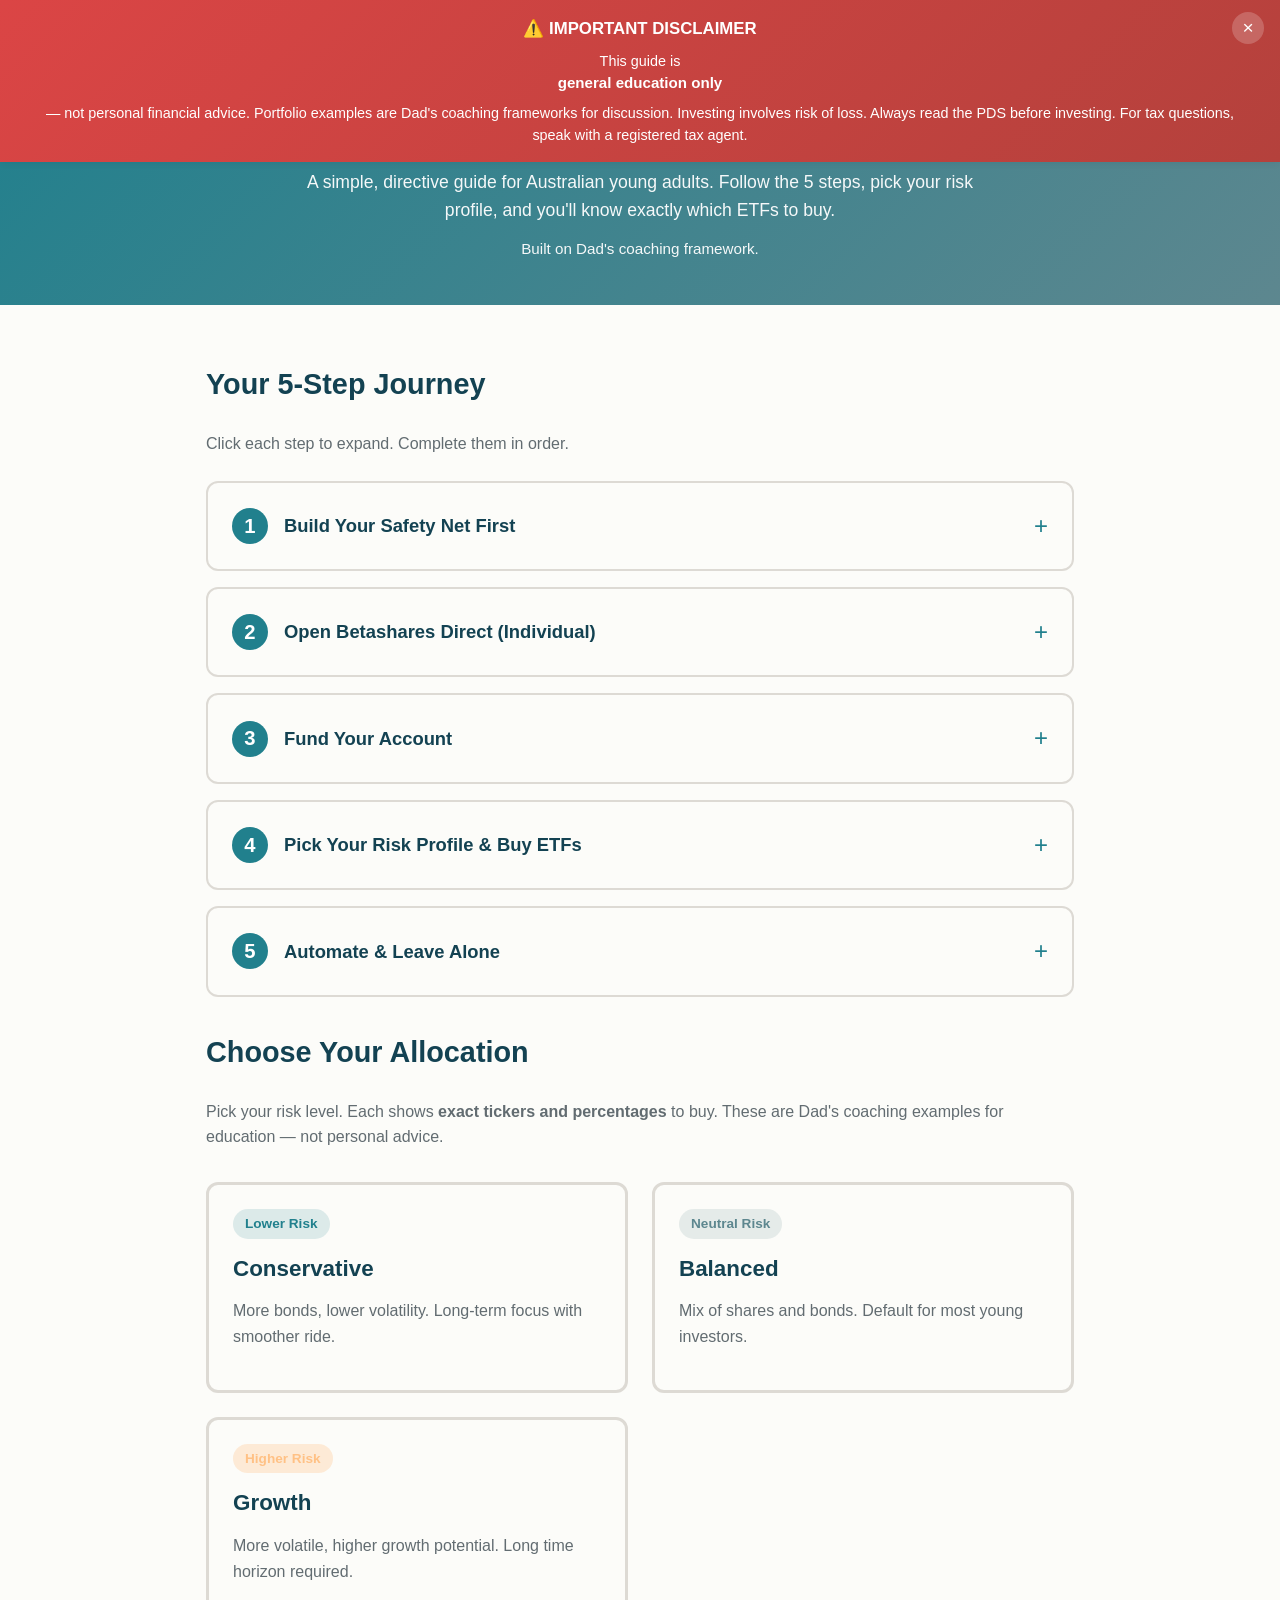
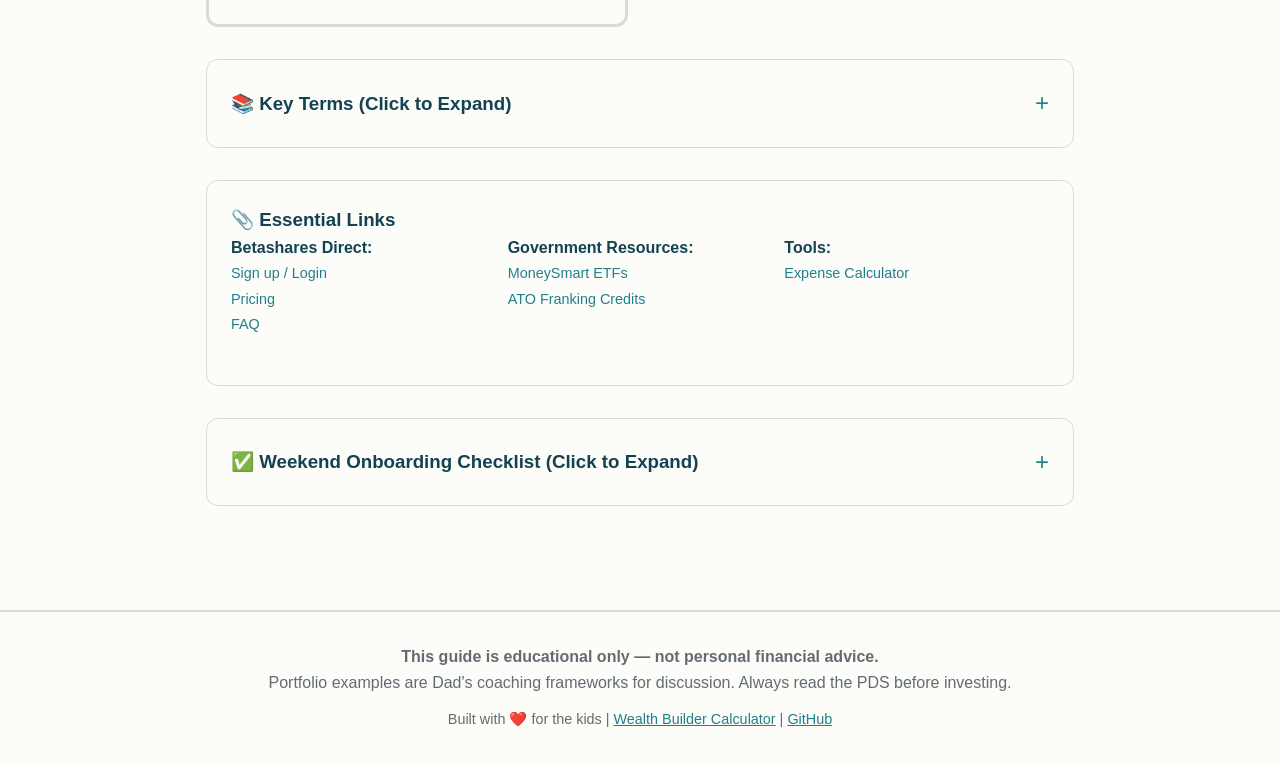
==== commit 3c287b25: "Merge pull request #4 from leezo77/cursor/directive-guide-rewrite-c484" ====
--- a/guide.html
+++ b/guide.html
@@ -3,265 +3,1102 @@
 <head>
     <meta charset="UTF-8">
     <meta name="viewport" content="width=device-width, initial-scale=1.0">
-    <title>Student Investing Guide | Australian Student Wealth Builder</title>
-    <link rel="stylesheet" href="style.css">
+    <title>Start Investing: Australian Guide for Young Adults | Betashares Direct</title>
+    <style>
+        :root {
+            --color-primary: #21808D;
+            --color-primary-hover: #1D7480;
+            --color-primary-light: #E6F4F6;
+            --color-secondary: #5D878F;
+            --color-accent: #1FB8CD;
+            --color-warning: #FFC185;
+            --color-error: #DB4545;
+            --color-success: #21808D;
+            --color-bg: #FCFCF9;
+            --color-surface: #FFFFD;
+            --color-text: #134252;
+            --color-text-secondary: #626C71;
+            --color-border: rgba(94, 82, 64, 0.2);
+            --spacing-xs: 8px;
+            --spacing-sm: 12px;
+            --spacing-md: 16px;
+            --spacing-lg: 24px;
+            --spacing-xl: 32px;
+            --spacing-2xl: 48px;
+            --radius-sm: 6px;
+            --radius-md: 8px;
+            --radius-lg: 12px;
+            --shadow-sm: 0 1px 3px rgba(0, 0, 0, 0.04), 0 1px 2px rgba(0, 0, 0, 0.02);
+            --shadow-md: 0 4px 6px -1px rgba(0, 0, 0, 0.04), 0 2px 4px -1px rgba(0, 0, 0, 0.02);
+            --shadow-lg: 0 10px 15px -3px rgba(0, 0, 0, 0.1), 0 4px 6px -2px rgba(0, 0, 0, 0.05);
+        }
+
+        @media (prefers-color-scheme: dark) {
+            :root {
+                --color-bg: #1F2121;
+                --color-surface: #262828;
+                --color-text: #F5F5F5;
+                --color-text-secondary: rgba(167, 169, 169, 0.7);
+                --color-primary: #32B8C6;
+                --color-primary-hover: #2DA6B2;
+                --color-primary-light: rgba(50, 184, 198, 0.15);
+                --color-border: rgba(119, 124, 124, 0.3);
+            }
+        }
+
+        * {
+            margin: 0;
+            padding: 0;
+            box-sizing: border-box;
+        }
+
+        body {
+            font-family: -apple-system, BlinkMacSystemFont, 'Segoe UI', Roboto, 'Helvetica Neue', Arial, sans-serif;
+            line-height: 1.6;
+            color: var(--color-text);
+            background-color: var(--color-bg);
+            font-size: 16px;
+        }
+
+        .disclaimer-banner {
+            background: linear-gradient(135deg, #DB4545 0%, #B4413C 100%);
+            color: white;
+            padding: var(--spacing-md) var(--spacing-lg);
+            text-align: center;
+            position: fixed;
+            top: 0;
+            left: 0;
+            right: 0;
+            z-index: 1001;
+            box-shadow: var(--shadow-md);
+            transform: translateY(-100%);
+            transition: transform 0.3s ease-out;
+        }
+
+        .disclaimer-banner.visible {
+            transform: translateY(0);
+        }
+
+        .disclaimer-banner strong {
+            display: block;
+            font-size: 1.05em;
+            margin-bottom: var(--spacing-xs);
+        }
+
+        .disclaimer-banner p {
+            font-size: 0.9em;
+            max-width: 1200px;
+            margin: 0 auto;
+            line-height: 1.5;
+        }
+
+        .disclaimer-close {
+            position: absolute;
+            top: var(--spacing-sm);
+            right: var(--spacing-md);
+            background: rgba(255, 255, 255, 0.2);
+            border: none;
+            color: white;
+            width: 32px;
+            height: 32px;
+            border-radius: 50%;
+            cursor: pointer;
+            font-size: 1.2em;
+            display: flex;
+            align-items: center;
+            justify-content: center;
+            transition: background 0.2s;
+        }
+
+        .disclaimer-close:hover {
+            background: rgba(255, 255, 255, 0.3);
+        }
+
+        .disclaimer-trigger {
+            background: rgba(219, 69, 69, 0.1);
+            border: 1px solid rgba(219, 69, 69, 0.3);
+            color: #DB4545;
+            padding: 6px 12px;
+            border-radius: var(--radius-sm);
+            cursor: pointer;
+            font-size: 0.85em;
+            font-weight: 600;
+            transition: all 0.2s;
+            display: inline-flex;
+            align-items: center;
+            gap: 6px;
+        }
+
+        .disclaimer-trigger:hover {
+            background: rgba(219, 69, 69, 0.15);
+            border-color: rgba(219, 69, 69, 0.5);
+        }
+
+        @media (prefers-color-scheme: dark) {
+            .disclaimer-trigger {
+                background: rgba(255, 84, 89, 0.15);
+                border-color: rgba(255, 84, 89, 0.3);
+                color: #FF5459;
+            }
+            .disclaimer-trigger:hover {
+                background: rgba(255, 84, 89, 0.25);
+                border-color: rgba(255, 84, 89, 0.5);
+            }
+        }
+
+        .nav-menu {
+            background: var(--color-surface);
+            border-bottom: 2px solid var(--color-border);
+            padding: var(--spacing-md);
+            position: sticky;
+            top: 0;
+            z-index: 999;
+            box-shadow: var(--shadow-sm);
+        }
+
+        .nav-container {
+            max-width: 1200px;
+            margin: 0 auto;
+            display: flex;
+            gap: var(--spacing-sm);
+            align-items: center;
+            flex-wrap: wrap;
+        }
+
+        .container {
+            max-width: 900px;
+            margin: 0 auto;
+            padding: var(--spacing-lg) var(--spacing-md);
+        }
+
+        .hero {
+            background: linear-gradient(135deg, var(--color-primary) 0%, var(--color-secondary) 100%);
+            color: white;
+            padding: var(--spacing-xl) var(--spacing-md);
+            text-align: center;
+            margin-bottom: var(--spacing-xl);
+        }
+
+        .hero h1 {
+            font-size: 2.2em;
+            margin-bottom: var(--spacing-md);
+            font-weight: 700;
+        }
+
+        .hero p {
+            font-size: 1.1em;
+            opacity: 0.95;
+            max-width: 700px;
+            margin: 0 auto var(--spacing-sm);
+        }
+
+        .section-title {
+            font-size: 1.8em;
+            color: var(--color-text);
+            margin-bottom: var(--spacing-lg);
+            font-weight: 700;
+        }
+
+        /* Accordion Styles */
+        .accordion {
+            margin-bottom: var(--spacing-xl);
+        }
+
+        .accordion-item {
+            background: var(--color-surface);
+            border: 2px solid var(--color-border);
+            border-radius: var(--radius-lg);
+            margin-bottom: var(--spacing-md);
+            overflow: hidden;
+            transition: all 0.3s;
+        }
+
+        .accordion-item.active {
+            border-color: var(--color-primary);
+            box-shadow: var(--shadow-md);
+        }
+
+        .accordion-header {
+            padding: var(--spacing-lg);
+            cursor: pointer;
+            display: flex;
+            justify-content: space-between;
+            align-items: center;
+            transition: background 0.2s;
+            user-select: none;
+        }
+
+        .accordion-header:hover {
+            background: var(--color-primary-light);
+        }
+
+        .accordion-title {
+            display: flex;
+            align-items: center;
+            gap: var(--spacing-md);
+            font-weight: 600;
+            color: var(--color-text);
+            font-size: 1.15em;
+        }
+
+        .step-number {
+            background: var(--color-primary);
+            color: white;
+            width: 36px;
+            height: 36px;
+            border-radius: 50%;
+            display: flex;
+            align-items: center;
+            justify-content: center;
+            font-size: 1.1em;
+            font-weight: 700;
+            flex-shrink: 0;
+        }
+
+        .accordion-icon {
+            font-size: 1.5em;
+            transition: transform 0.3s;
+            color: var(--color-primary);
+            flex-shrink: 0;
+        }
+
+        .accordion-item.active .accordion-icon {
+            transform: rotate(45deg);
+        }
+
+        .accordion-content {
+            max-height: 0;
+            overflow: hidden;
+            transition: max-height 0.3s ease-out;
+        }
+
+        .accordion-item.active .accordion-content {
+            max-height: 2000px;
+        }
+
+        .accordion-body {
+            padding: 0 var(--spacing-lg) var(--spacing-lg);
+            color: var(--color-text-secondary);
+            line-height: 1.7;
+        }
+
+        .accordion-body h4 {
+            color: var(--color-text);
+            margin: var(--spacing-md) 0 var(--spacing-sm);
+        }
+
+        .accordion-body ul {
+            margin: var(--spacing-sm) 0;
+            padding-left: var(--spacing-lg);
+        }
+
+        .accordion-body li {
+            margin-bottom: var(--spacing-xs);
+        }
+
+        /* Risk Profile Cards */
+        .risk-cards {
+            display: grid;
+            grid-template-columns: repeat(auto-fit, minmax(280px, 1fr));
+            gap: var(--spacing-lg);
+            margin: var(--spacing-xl) 0;
+        }
+
+        .risk-card {
+            background: var(--color-surface);
+            border: 3px solid var(--color-border);
+            border-radius: var(--radius-lg);
+            padding: var(--spacing-lg);
+            cursor: pointer;
+            transition: all 0.3s;
+            position: relative;
+        }
+
+        .risk-card:hover {
+            transform: translateY(-4px);
+            box-shadow: var(--shadow-lg);
+            border-color: var(--color-primary);
+        }
+
+        .risk-card.active {
+            border-color: var(--color-primary);
+            background: var(--color-primary-light);
+        }
+
+        .risk-badge {
+            display: inline-block;
+            padding: 4px 12px;
+            border-radius: 20px;
+            font-size: 0.85em;
+            font-weight: 600;
+            margin-bottom: var(--spacing-sm);
+        }
+
+        .risk-badge.conservative {
+            background: rgba(33, 128, 141, 0.15);
+            color: var(--color-primary);
+        }
+
+        .risk-badge.balanced {
+            background: rgba(93, 135, 143, 0.15);
+            color: var(--color-secondary);
+        }
+
+        .risk-badge.growth {
+            background: rgba(255, 193, 133, 0.3);
+            color: var(--color-warning);
+        }
+
+        .risk-card h3 {
+            font-size: 1.4em;
+            margin-bottom: var(--spacing-sm);
+            color: var(--color-text);
+        }
+
+        .risk-card p {
+            margin-bottom: var(--spacing-md);
+            color: var(--color-text-secondary);
+        }
+
+        .portfolio-details {
+            max-height: 0;
+            overflow: hidden;
+            transition: max-height 0.4s ease-out;
+            margin-top: var(--spacing-md);
+        }
+
+        .risk-card.active .portfolio-details {
+            max-height: 3000px;
+        }
+
+        .allocation-grid {
+            background: var(--color-bg);
+            padding: var(--spacing-md);
+            border-radius: var(--radius-md);
+            margin: var(--spacing-md) 0;
+        }
+
+        .allocation-item {
+            display: flex;
+            justify-content: space-between;
+            padding: var(--spacing-xs) 0;
+            border-bottom: 1px solid var(--color-border);
+        }
+
+        .allocation-item:last-child {
+            border-bottom: none;
+        }
+
+        .ticker {
+            font-weight: 600;
+            color: var(--color-primary);
+            font-family: monospace;
+        }
+
+        .percentage {
+            font-weight: 600;
+            color: var(--color-text);
+        }
+
+        .buy-checklist {
+            background: rgba(31, 184, 205, 0.1);
+            border-left: 4px solid var(--color-accent);
+            padding: var(--spacing-md);
+            margin: var(--spacing-md) 0;
+            border-radius: var(--radius-sm);
+        }
+
+        .buy-checklist h4 {
+            color: var(--color-accent);
+            margin-bottom: var(--spacing-sm);
+        }
+
+        .buy-checklist ol {
+            margin: var(--spacing-sm) 0;
+            padding-left: var(--spacing-lg);
+        }
+
+        .buy-checklist li {
+            margin-bottom: var(--spacing-xs);
+        }
+
+        .warning-box {
+            background: rgba(255, 193, 133, 0.15);
+            border-left: 4px solid var(--color-warning);
+            padding: var(--spacing-md);
+            margin: var(--spacing-md) 0;
+            border-radius: var(--radius-sm);
+        }
+
+        .info-box {
+            background: var(--color-primary-light);
+            border-left: 4px solid var(--color-primary);
+            padding: var(--spacing-md);
+            margin: var(--spacing-md) 0;
+            border-radius: var(--radius-sm);
+        }
+
+        .simple-section {
+            background: var(--color-surface);
+            border: 1px solid var(--color-border);
+            border-radius: var(--radius-lg);
+            padding: var(--spacing-lg);
+            margin-bottom: var(--spacing-xl);
+        }
+
+        .btn {
+            display: inline-block;
+            padding: var(--spacing-sm) var(--spacing-lg);
+            background: var(--color-primary);
+            color: white;
+            border-radius: var(--radius-md);
+            text-decoration: none;
+            font-weight: 600;
+            transition: background 0.2s;
+        }
+
+        .btn:hover {
+            background: var(--color-primary-hover);
+        }
+
+        .footer {
+            background: var(--color-surface);
+            border-top: 2px solid var(--color-border);
+            padding: var(--spacing-xl) var(--spacing-md);
+            margin-top: var(--spacing-2xl);
+            text-align: center;
+        }
+
+        .footer-links {
+            max-width: 900px;
+            margin: 0 auto var(--spacing-lg);
+            display: grid;
+            grid-template-columns: repeat(auto-fit, minmax(200px, 1fr));
+            gap: var(--spacing-sm);
+            text-align: left;
+        }
+
+        .footer-link {
+            color: var(--color-primary);
+            text-decoration: none;
+            font-size: 0.9em;
+        }
+
+        .footer-link:hover {
+            text-decoration: underline;
+        }
+
+        @media (max-width: 768px) {
+            .hero h1 {
+                font-size: 1.6em;
+            }
+
+            .hero p {
+                font-size: 1em;
+            }
+
+            .section-title {
+                font-size: 1.4em;
+            }
+
+            .risk-cards {
+                grid-template-columns: 1fr;
+            }
+
+            .disclaimer-trigger {
+                width: 100%;
+                justify-content: center;
+            }
+
+            .nav-container {
+                flex-direction: column;
+            }
+
+            .accordion-title {
+                font-size: 1em;
+            }
+
+            .step-number {
+                width: 32px;
+                height: 32px;
+                font-size: 1em;
+            }
+        }
+    </style>
 </head>
 <body>
-    <!-- Header -->
-    <header class="header">
-        <div class="container">
-            <h1>Student Investing Guide</h1>
-            <p>A practical education pathway for building wealth in Australia</p>
-        </div>
-    </header>
+    <!-- Disclaimer Banner (collapsed by default) -->
+    <div class="disclaimer-banner" id="disclaimerBanner">
+        <button class="disclaimer-close" onclick="toggleDisclaimer()" aria-label="Close disclaimer">×</button>
+        <strong>⚠️ IMPORTANT DISCLAIMER</strong>
+        <p>
+            This guide is <strong>general education only</strong> — not personal financial advice. 
+            Portfolio examples are Dad's coaching frameworks for discussion. Investing involves risk of loss. 
+            Always read the PDS before investing. For tax questions, speak with a registered tax agent.
+        </p>
+    </div>
 
     <!-- Navigation -->
-    <nav class="guide-nav">
-        <div class="container">
-            <a href="index.html" class="btn btn--outline">← Back to Calculator</a>
+    <nav class="nav-menu">
+        <div class="nav-container">
+            <button class="disclaimer-trigger" onclick="toggleDisclaimer()">
+                <span>⚠️</span>
+                <span>Disclaimer</span>
+            </button>
         </div>
     </nav>
 
+    <!-- Hero -->
+    <div class="hero">
+        <h1>🚀 Start Investing</h1>
+        <p>A simple, directive guide for Australian young adults. Follow the 5 steps, pick your risk profile, and you'll know exactly which ETFs to buy.</p>
+        <p style="font-size: 0.95em; margin-top: var(--spacing-sm);">Built on Dad's coaching framework.</p>
+    </div>
+
     <!-- Main Content -->
-    <section class="guide-content">
-        <div class="container">
+    <div class="container">
+        <!-- 5-Step Accordion -->
+        <section>
+            <h2 class="section-title">Your 5-Step Journey</h2>
+            <p style="margin-bottom: var(--spacing-lg); color: var(--color-text-secondary);">Click each step to expand. Complete them in order.</p>
+
+            <div class="accordion">
+                <div class="accordion-item">
+                    <div class="accordion-header" onclick="toggleAccordion(this)">
+                        <div class="accordion-title">
+                            <div class="step-number">1</div>
+                            <span>Build Your Safety Net First</span>
+                        </div>
+                        <div class="accordion-icon">+</div>
+                    </div>
+                    <div class="accordion-content">
+                        <div class="accordion-body">
+                            <p><strong>Don't invest until you have an emergency fund.</strong></p>
+                            
+                            <h4>What you need:</h4>
+                            <ul>
+                                <li><strong>Minimum:</strong> $2,000–$3,000 for unexpected expenses</li>
+                                <li><strong>Target:</strong> 3–6 months of living expenses</li>
+                                <li><strong>Where:</strong> High-interest savings account (UBank, ING, Macquarie)</li>
+                            </ul>
+
+                            <h4>Money buckets (from Dad's framework):</h4>
+                            <p>Your income splits into buckets:</p>
+                            <ol>
+                                <li><strong>Fixed expenses</strong> — rent, food, transport (cover first)</li>
+                                <li><strong>Emergency fund</strong> — build to target, then maintain</li>
+                                <li><strong>Big goal</strong> — car, trip, house deposit (optional)</li>
+                                <li><strong>Investments</strong> — ETFs for long-term growth (~10–15% of leftover)</li>
+                                <li><strong>Flexible spending</strong> — fun, lifestyle, buffer (rest)</li>
+                            </ol>
+
+                            <p style="margin-top: var(--spacing-md);">
+                                <strong>💡 Use the <a href="index.html" style="color: var(--color-primary);">Student Wealth Builder calculator</a></strong> to estimate your expenses and see bucket allocations.
+                            </p>
+                        </div>
+                    </div>
+                </div>
+
+                <div class="accordion-item">
+                    <div class="accordion-header" onclick="toggleAccordion(this)">
+                        <div class="accordion-title">
+                            <div class="step-number">2</div>
+                            <span>Open Betashares Direct (Individual)</span>
+                        </div>
+                        <div class="accordion-icon">+</div>
+                    </div>
+                    <div class="accordion-content">
+                        <div class="accordion-body">
+                            <p>You're an adult, so open a <strong>Betashares Direct Individual account</strong> (not Kids).</p>
+                            
+                            <h4>What to do:</h4>
+                            <ol>
+                                <li>Go to <a href="https://direct.betashares.com.au" target="_blank" style="color: var(--color-primary);">direct.betashares.com.au</a></li>
+                                <li>Sign up for an <strong>Individual</strong> account</li>
+                                <li><strong>Quote your Tax File Number (TFN)</strong> — avoids extra withholding tax</li>
+                                <li>Complete identity verification</li>
+                            </ol>
+
+                            <div class="info-box">
+                                <strong>Why Betashares Direct?</strong>
+                                <ul>
+                                    <li>$0 brokerage on ASX ETFs (Manual DIY mode)</li>
+                                    <li>Fractional investing (buy with any dollar amount)</li>
+                                    <li>Auto-Invest option for set-and-forget</li>
+                                </ul>
+                            </div>
+
+                            <div class="warning-box">
+                                <strong>Note:</strong> Betashares Direct is <strong>custodial</strong> (no personal HIN). 
+                                Your holdings are safe and segregated. If you want CHESS later, consider Stake or CMC Invest.
+                            </div>
+                        </div>
+                    </div>
+                </div>
+
+                <div class="accordion-item">
+                    <div class="accordion-header" onclick="toggleAccordion(this)">
+                        <div class="accordion-title">
+                            <div class="step-number">3</div>
+                            <span>Fund Your Account</span>
+                        </div>
+                        <div class="accordion-icon">+</div>
+                    </div>
+                    <div class="accordion-content">
+                        <div class="accordion-body">
+                            <p>Set up recurring bank transfers to your Betashares Direct Wallet.</p>
+                            
+                            <h4>How to fund:</h4>
+                            <ol>
+                                <li>In Betashares Direct, find your Wallet <strong>BSB + account number</strong></li>
+                                <li>Set up recurring bank transfer from your bank (weekly/fortnightly/monthly)</li>
+                                <li><strong>Osko</strong> often makes BSB transfers instant</li>
+                                <li>Start small ($50–$200/month is fine)</li>
+                            </ol>
+
+                            <p style="margin-top: var(--spacing-md);"><strong>Note:</strong> PayID is not advertised on Betashares Direct — use BSB + account number.</p>
+                        </div>
+                    </div>
+                </div>
+
+                <div class="accordion-item">
+                    <div class="accordion-header" onclick="toggleAccordion(this)">
+                        <div class="accordion-title">
+                            <div class="step-number">4</div>
+                            <span>Pick Your Risk Profile & Buy ETFs</span>
+                        </div>
+                        <div class="accordion-icon">+</div>
+                    </div>
+                    <div class="accordion-content">
+                        <div class="accordion-body">
+                            <p><strong>This is the key step.</strong> Choose your risk profile below, then buy the exact ETFs listed.</p>
+                            <p>Scroll down to the <strong>"Choose Your Allocation"</strong> section to see Conservative, Balanced, or Growth options with specific tickers and percentages.</p>
+                        </div>
+                    </div>
+                </div>
+
+                <div class="accordion-item">
+                    <div class="accordion-header" onclick="toggleAccordion(this)">
+                        <div class="accordion-title">
+                            <div class="step-number">5</div>
+                            <span>Automate & Leave Alone</span>
+                        </div>
+                        <div class="accordion-icon">+</div>
+                    </div>
+                    <div class="accordion-content">
+                        <div class="accordion-body">
+                            <h4>How to automate:</h4>
+                            <ul>
+                                <li><strong>Manual DIY (recommended while small):</strong> Buy manually each month when your transfer arrives — takes 2 minutes, $0 fees</li>
+                                <li><strong>Auto-Invest:</strong> Set up if all your ETFs are Betashares (up to 5 ETFs, fixed $ amounts)</li>
+                                <li><strong>Custom Portfolio:</strong> Use only if you want % auto-rebalancing and accept ~$3–4.50/month fee (better for $10k+ balances)</li>
+                            </ul>
+
+                            <h4>Then leave it alone:</h4>
+                            <ul>
+                                <li>Review once a year</li>
+                                <li>Don't check daily — time in the market beats timing the market</li>
+                                <li>Keep contributing regularly (dollar-cost averaging)</li>
+                            </ul>
+                        </div>
+                    </div>
+                </div>
+            </div>
+        </section>
+
+        <!-- Risk Profile Cards -->
+        <section id="choose-allocation">
+            <h2 class="section-title">Choose Your Allocation</h2>
+            <p style="margin-bottom: var(--spacing-lg); color: var(--color-text-secondary);">
+                Pick your risk level. Each shows <strong>exact tickers and percentages</strong> to buy. 
+                These are Dad's coaching examples for education — not personal advice.
+            </p>
+
+            <div class="risk-cards">
+                <!-- Conservative Card -->
+                <div class="risk-card" onclick="toggleRiskCard(this)">
+                    <div class="risk-badge conservative">Lower Risk</div>
+                    <h3>Conservative</h3>
+                    <p>More bonds, lower volatility. Long-term focus with smoother ride.</p>
+                    
+                    <div class="portfolio-details">
+                        <h4 style="margin-top: var(--spacing-lg); color: var(--color-text);">Who it's for:</h4>
+                        <p>You want steady growth with less ups and downs. You're nervous about big market swings or need money in 5–10 years.</p>
+
+                        <h4 style="margin-top: var(--spacing-md); color: var(--color-text);">Exact allocation:</h4>
+                        <div class="allocation-grid">
+                            <div class="allocation-item">
+                                <span class="ticker">AAA</span>
+                                <span class="percentage">30%</span>
+                            </div>
+                            <div class="allocation-item">
+                                <span class="ticker">QPON</span>
+                                <span class="percentage">20%</span>
+                            </div>
+                            <div class="allocation-item">
+                                <span class="ticker">CRED</span>
+                                <span class="percentage">15%</span>
+                            </div>
+                            <div class="allocation-item">
+                                <span class="ticker">WBND</span>
+                                <span class="percentage">15%</span>
+                            </div>
+                            <div class="allocation-item">
+                                <span class="ticker">A200</span>
+                                <span class="percentage">10%</span>
+                            </div>
+                            <div class="allocation-item">
+                                <span class="ticker">BGBL</span>
+                                <span class="percentage">10%</span>
+                            </div>
+                        </div>
+
+                        <p style="font-size: 0.9em; color: var(--color-text-secondary); margin-top: var(--spacing-sm);">
+                            <strong>Note:</strong> Bonds (AAA, QPON, CRED, WBND) = lower risk, lower return. 
+                            Shares (A200, BGBL) = higher growth potential.
+                        </p>
+
+                        <div class="buy-checklist">
+                            <h4>💰 How to buy (example: $100/month)</h4>
+                            <ol>
+                                <li>In Betashares Direct, search <strong>AAA</strong> → buy $30</li>
+                                <li>Search <strong>QPON</strong> → buy $20</li>
+                                <li>Search <strong>CRED</strong> → buy $15</li>
+                                <li>Search <strong>WBND</strong> → buy $15</li>
+                                <li>Search <strong>A200</strong> → buy $10</li>
+                                <li>Search <strong>BGBL</strong> → buy $10</li>
+                            </ol>
+                            <p style="margin-top: var(--spacing-sm); font-size: 0.9em;">
+                                Manual DIY = $0 brokerage. Scale these amounts up/down for your monthly contribution.
+                            </p>
+                        </div>
+
+                        <div class="warning-box">
+                            <strong>⚠️ Risk warning:</strong> Even conservative portfolios can lose value in the short term. 
+                            Don't invest money you need in the next 3–5 years.
+                        </div>
+                    </div>
+                </div>
+
+                <!-- Balanced Card -->
+                <div class="risk-card" onclick="toggleRiskCard(this)">
+                    <div class="risk-badge balanced">Neutral Risk</div>
+                    <h3>Balanced</h3>
+                    <p>Mix of shares and bonds. Default for most young investors.</p>
+                    
+                    <div class="portfolio-details">
+                        <h4 style="margin-top: var(--spacing-lg); color: var(--color-text);">Who it's for:</h4>
+                        <p>Most young adults (~18–30). You want growth but don't want 100% shares. 
+                           Long-term investor (10+ years) who can handle normal market ups and downs.</p>
+
+                        <h4 style="margin-top: var(--spacing-md); color: var(--color-text);">Standard Balanced:</h4>
+                        <div class="allocation-grid">
+                            <div class="allocation-item">
+                                <span class="ticker">BGBL</span>
+                                <span class="percentage">45%</span>
+                            </div>
+                            <div class="allocation-item">
+                                <span class="ticker">A200</span>
+                                <span class="percentage">30%</span>
+                            </div>
+                            <div class="allocation-item">
+                                <span class="ticker">CRED</span>
+                                <span class="percentage">15%</span>
+                            </div>
+                            <div class="allocation-item">
+                                <span class="ticker">AAA</span>
+                                <span class="percentage">10%</span>
+                            </div>
+                        </div>
+
+                        <h4 style="margin-top: var(--spacing-lg); color: var(--color-text);">Ultra-Simple 2-ETF Balanced:</h4>
+                        <p style="font-size: 0.95em; color: var(--color-text-secondary); margin-bottom: var(--spacing-sm);">
+                            If you want the simplest possible path:
+                        </p>
+                        <div class="allocation-grid">
+                            <div class="allocation-item">
+                                <span class="ticker">BGBL</span>
+                                <span class="percentage">60%</span>
+                            </div>
+                            <div class="allocation-item">
+                                <span class="ticker">A200</span>
+                                <span class="percentage">40%</span>
+                            </div>
+                        </div>
+                        <p style="font-size: 0.9em; color: var(--color-text-secondary); margin-top: var(--spacing-sm);">
+                            <strong>Benefit:</strong> Only 2 ETFs to track. Easy to maintain. Still diversified.
+                        </p>
+
+                        <h4 style="margin-top: var(--spacing-lg); color: var(--color-text);">Mixed-issuer alternative:</h4>
+                        <p style="font-size: 0.95em; color: var(--color-text-secondary); margin-bottom: var(--spacing-sm);">
+                            VAS (Vanguard Australian shares) + VGS (Vanguard global shares) — same concept, different issuer. 
+                            Requires manual buys (Vanguard not in Betashares Auto-Invest).
+                        </p>
+
+                        <div class="buy-checklist">
+                            <h4>💰 How to buy Standard Balanced (example: $100/month)</h4>
+                            <ol>
+                                <li>Search <strong>BGBL</strong> → buy $45</li>
+                                <li>Search <strong>A200</strong> → buy $30</li>
+                                <li>Search <strong>CRED</strong> → buy $15</li>
+                                <li>Search <strong>AAA</strong> → buy $10</li>
+                            </ol>
+                        </div>
+
+                        <div class="buy-checklist">
+                            <h4>💰 How to buy Ultra-Simple (example: $100/month)</h4>
+                            <ol>
+                                <li>Search <strong>BGBL</strong> → buy $60</li>
+                                <li>Search <strong>A200</strong> → buy $40</li>
+                            </ol>
+                            <p style="margin-top: var(--spacing-sm); font-size: 0.9em;">
+                                That's it! Easiest to automate with Auto-Invest.
+                            </p>
+                        </div>
+
+                        <div class="warning-box">
+                            <strong>⚠️ Risk warning:</strong> Shares can fall 20–40% in bad markets. 
+                            You must be comfortable holding through downturns.
+                        </div>
+                    </div>
+                </div>
+
+                <!-- Growth Card -->
+                <div class="risk-card" onclick="toggleRiskCard(this)">
+                    <div class="risk-badge growth">Higher Risk</div>
+                    <h3>Growth</h3>
+                    <p>More volatile, higher growth potential. Long time horizon required.</p>
+                    
+                    <div class="portfolio-details">
+                        <h4 style="margin-top: var(--spacing-lg); color: var(--color-text);">Who it's for:</h4>
+                        <p>Young investors (20s–early 30s) with 15+ year horizon. You can stomach big swings and want maximum growth. 
+                           You won't panic-sell in a crash.</p>
+
+                        <h4 style="margin-top: var(--spacing-md); color: var(--color-text);">Exact allocation:</h4>
+                        <div class="allocation-grid">
+                            <div class="allocation-item">
+                                <span class="ticker">NDQ</span>
+                                <span class="percentage">35%</span>
+                            </div>
+                            <div class="allocation-item">
+                                <span class="ticker">BGBL</span>
+                                <span class="percentage">25%</span>
+                            </div>
+                            <div class="allocation-item">
+                                <span class="ticker">ASIA</span>
+                                <span class="percentage">15%</span>
+                            </div>
+                            <div class="allocation-item">
+                                <span class="ticker">A200</span>
+                                <span class="percentage">15%</span>
+                            </div>
+                            <div class="allocation-item">
+                                <span class="ticker">BEMG</span>
+                                <span class="percentage">10%</span>
+                            </div>
+                        </div>
+
+                        <p style="font-size: 0.9em; color: var(--color-text-secondary); margin-top: var(--spacing-sm);">
+                            <strong>What this is:</strong> Tech-heavy (NDQ = NASDAQ), global diversification, emerging markets. 
+                            No bonds = higher volatility.
+                        </p>
+
+                        <h4 style="margin-top: var(--spacing-lg); color: var(--color-text);">Optional crypto add-on:</h4>
+                        <p style="font-size: 0.95em; color: var(--color-text-secondary);">
+                            If you insist on Bitcoin exposure: <strong>QBTC max 1–3%</strong> only. 
+                            Very high risk. Not required for growth portfolio.
+                        </p>
+
+                        <div class="buy-checklist">
+                            <h4>💰 How to buy (example: $100/month)</h4>
+                            <ol>
+                                <li>Search <strong>NDQ</strong> → buy $35</li>
+                                <li>Search <strong>BGBL</strong> → buy $25</li>
+                                <li>Search <strong>ASIA</strong> → buy $15</li>
+                                <li>Search <strong>A200</strong> → buy $15</li>
+                                <li>Search <strong>BEMG</strong> → buy $10</li>
+                            </ol>
+                            <p style="margin-top: var(--spacing-sm); font-size: 0.9em;">
+                                <em>Optional:</em> Add $1–3 to QBTC if you want Bitcoin (max 3% total allocation).
+                            </p>
+                        </div>
+
+                        <div class="warning-box">
+                            <strong>⚠️ Risk warning:</strong> This portfolio can fall 40–60% in severe markets. 
+                            Tech (NDQ) and emerging markets (ASIA, BEMG) are volatile. 
+                            Only use if you won't panic-sell and have 15+ years before you need the money.
+                        </div>
+                    </div>
+                </div>
+            </div>
+        </section>
+
+        <!-- Glossary (Collapsed) -->
+        <section>
+            <div class="simple-section">
+                <div style="display: flex; justify-content: space-between; align-items: center; cursor: pointer;" onclick="toggleSection('glossary')">
+                    <h3 style="margin: 0;">📚 Key Terms (Click to Expand)</h3>
+                    <span style="font-size: 1.5em; color: var(--color-primary);" id="glossary-icon">+</span>
+                </div>
+                <div id="glossary-content" style="max-height: 0; overflow: hidden; transition: max-height 0.3s ease-out;">
+                    <div style="padding-top: var(--spacing-lg);">
+                        <p><strong>ETF (Exchange Traded Fund):</strong> A basket of investments that trades on the stock exchange. 
+                           When you buy VGS, you own a slice of ~1,400 global companies.</p>
+                        
+                        <p><strong>Ticker:</strong> The ASX code for an ETF (e.g., A200, BGBL, NDQ).</p>
+                        
+                        <p><strong>MER (Management Expense Ratio):</strong> Annual fee as % of investment. 
+                           Example: A200 = 0.04% p.a. = $0.40/year on $1,000.</p>
+                        
+                        <p><strong>Fractional shares:</strong> Buy less than 1 full unit. Betashares Direct supports this.</p>
+                        
+                        <p><strong>DCA (Dollar-Cost Averaging):</strong> Invest a fixed amount regularly (e.g., $200/month). 
+                           Smooths out price swings.</p>
+                        
+                        <p><strong>Custodial vs CHESS:</strong> Betashares = custodial (no personal HIN). 
+                           CHESS = shares in your name with HIN (Holder Identification Number). 
+                           Both are safe; CHESS offers more portability.</p>
+                        
+                        <p><strong>TFN (Tax File Number):</strong> Quote it when opening accounts to avoid extra withholding tax.</p>
+                        
+                        <p><strong>Franking credits:</strong> Tax credit for Australian shares (applies to A200, VAS). 
+                           Can boost after-tax returns for low-income earners.</p>
+                    </div>
+                </div>
+            </div>
+        </section>
+
+        <!-- Quick Links Footer Section -->
+        <section>
+            <div class="simple-section">
+                <h3>📎 Essential Links</h3>
+                <div class="footer-links">
+                    <div>
+                        <strong>Betashares Direct:</strong><br>
+                        <a href="https://direct.betashares.com.au" target="_blank" class="footer-link">Sign up / Login</a><br>
+                        <a href="https://www.betashares.com.au/direct/pricing" target="_blank" class="footer-link">Pricing</a><br>
+                        <a href="https://www.betashares.com.au/direct/faq" target="_blank" class="footer-link">FAQ</a>
+                    </div>
+                    <div>
+                        <strong>Government Resources:</strong><br>
+                        <a href="https://moneysmart.gov.au/managed-funds-and-etfs/exchange-traded-funds-etfs" target="_blank" class="footer-link">MoneySmart ETFs</a><br>
+                        <a href="https://www.ato.gov.au/individuals-and-families/investments-and-assets/shares-funds-and-trusts/investing-in-shares/refund-of-franking-credits-for-individuals" target="_blank" class="footer-link">ATO Franking Credits</a>
+                    </div>
+                    <div>
+                        <strong>Tools:</strong><br>
+                        <a href="index.html" class="footer-link">Expense Calculator</a>
+                    </div>
+                </div>
+            </div>
+        </section>
+
+        <!-- Weekend Checklist (Collapsed) -->
+        <section>
+            <div class="simple-section">
+                <div style="display: flex; justify-content: space-between; align-items: center; cursor: pointer;" onclick="toggleSection('checklist')">
+                    <h3 style="margin: 0;">✅ Weekend Onboarding Checklist (Click to Expand)</h3>
+                    <span style="font-size: 1.5em; color: var(--color-primary);" id="checklist-icon">+</span>
+                </div>
+                <div id="checklist-content" style="max-height: 0; overflow: hidden; transition: max-height 0.3s ease-out;">
+                    <div style="padding-top: var(--spacing-lg);">
+                        <ol>
+                            <li>Calculate emergency fund target (3–6 months expenses)</li>
+                            <li>Open high-interest savings account (UBank, ING, etc.)</li>
+                            <li>Save emergency fund before investing</li>
+                            <li>Sign up for Betashares Direct Individual + quote TFN</li>
+                            <li>Set up recurring bank transfer to Wallet</li>
+                            <li>Pick Conservative/Balanced/Growth profile above</li>
+                            <li>Read PDS for your chosen ETFs</li>
+                            <li>Make first purchase (Manual DIY, $0 brokerage)</li>
+                            <li>Set monthly reminder or use Auto-Invest</li>
+                            <li>Tell Dad you're set up 🎉</li>
+                        </ol>
+                    </div>
+                </div>
+            </div>
+        </section>
+    </div>
+
+    <!-- Footer -->
+    <div class="footer">
+        <p style="color: var(--color-text-secondary); margin-bottom: var(--spacing-sm);">
+            <strong>This guide is educational only — not personal financial advice.</strong><br>
+            Portfolio examples are Dad's coaching frameworks for discussion. Always read the PDS before investing.
+        </p>
+        <p style="color: var(--color-text-secondary); font-size: 0.9em;">
+            Built with ❤️ for the kids | 
+            <a href="index.html" style="color: var(--color-primary);">Wealth Builder Calculator</a> | 
+            <a href="https://github.com/leezo77/kidsWealthStrategy" target="_blank" style="color: var(--color-primary);">GitHub</a>
+        </p>
+    </div>
+
+    <script>
+        // Disclaimer toggle with localStorage
+        function toggleDisclaimer() {
+            const banner = document.getElementById('disclaimerBanner');
+            const isVisible = banner.classList.contains('visible');
             
-            <!-- Educational Disclaimer -->
-            <div class="disclaimer-banner">
-                <p><strong>General Education Only:</strong> This guide provides general financial education and is not personal financial advice. Consider your own circumstances and consult a licensed financial adviser before making investment decisions.</p>
-            </div>
-
-            <!-- Introduction -->
-            <div class="guide-section">
-                <h2>Getting Started: The Bucket Strategy</h2>
-                <p>The "bucket" approach divides your income into clear categories, each with a specific purpose. This ensures every dollar has a job while balancing your current needs with future goals.</p>
-            </div>
-
-            <!-- The Buckets -->
-            <div class="guide-section">
-                <h3>1. Fixed Expenses</h3>
-                <p><strong>What it covers:</strong> Rent, food, transport, utilities, phone, and other essential living costs.</p>
-                <p><strong>Why it matters:</strong> These are non-negotiable expenses that must be covered first. Understanding your baseline cost of living is the foundation of any financial plan.</p>
-                <p><strong>Tip:</strong> Use the <a href="index.html">expense calculator</a> to estimate realistic costs for your city.</p>
-            </div>
-
-            <div class="guide-section">
-                <h3>2. Emergency Fund</h3>
-                <p><strong>Goal:</strong> Save 3–6 months of living expenses in a high-interest savings account.</p>
-                <p><strong>Why it matters:</strong> Life is unpredictable. An emergency fund protects you from going into debt when unexpected expenses arise (medical bills, car repairs, job loss).</p>
-                <p><strong>Where to keep it:</strong> High-interest savings accounts like UBank Save offer competitive rates while keeping funds accessible. Rates change regularly, so compare current offers.</p>
-                <p><strong>Strategy:</strong> Allocate 20–30% of your remaining income (after fixed expenses) until you reach your target.</p>
-            </div>
-
-            <div class="guide-section">
-                <h3>3. Big Goal Savings (Optional)</h3>
-                <p><strong>What it's for:</strong> Specific large purchases like a laptop, overseas trip, car, or house deposit.</p>
-                <p><strong>Why separate it:</strong> Keeping goal money separate from your emergency fund prevents you from dipping into your safety net.</p>
-                <p><strong>Where to keep it:</strong> A dedicated savings account with a clear label for your goal.</p>
-                <p><strong>Strategy:</strong> Calculate how much you need to save monthly based on your target amount and timeline.</p>
-            </div>
-
-            <div class="guide-section">
-                <h3>4. Core Investments (Long-Term Growth)</h3>
-                <p><strong>Purpose:</strong> Build wealth steadily over time through low-cost, diversified investments.</p>
-                <p><strong>Approach:</strong> Choose a risk profile that matches your goals, timeline, and comfort with market volatility. Each profile includes specific ETF recommendations with exact portfolio weights.</p>
-                
-                <h4>Choose Your Risk Profile:</h4>
-                
-                <div class="risk-profile-cards">
-                    <!-- Conservative Profile -->
-                    <div class="risk-profile-card">
-                        <h5>🛡️ Conservative</h5>
-                        <p class="profile-desc">Lower volatility, income focus, capital preservation. Suitable for shorter timelines (1-3 years) or low risk tolerance.</p>
-                        <p><strong>Core ETFs:</strong></p>
-                        <ul>
-                            <li><strong>AAA</strong> (Betashares Australian High Interest Cash ETF) – Cash exposure with daily liquidity</li>
-                            <li><strong>QPON</strong> (Betashares Australian Investment Grade Corporate Bond ETF) – Investment-grade bonds</li>
-                            <li><strong>CRED</strong> (Betashares Sustainable Australian Corporate Bond ETF) – Sustainable bond exposure</li>
-                            <li><strong>WBND</strong> (Betashares Diversified All-Growth ETF) – Diversified bond allocation</li>
-                            <li><strong>A200</strong> (Betashares Australia 200 ETF) – Australian equities (smaller allocation)</li>
-                            <li><strong>BGBL</strong> (Betashares Global Leaders Sustainability ETF) – Global equities (smaller allocation)</li>
-                        </ul>
-                        <p><em>Exact portfolio weights and detailed allocation coming soon.</em></p>
-                    </div>
-
-                    <!-- Balanced Profile -->
-                    <div class="risk-profile-card">
-                        <h5>⚖️ Balanced</h5>
-                        <p class="profile-desc">Moderate growth with diversification. Suitable for medium timelines (3-7 years) and moderate risk tolerance.</p>
-                        <p><strong>Core ETFs:</strong></p>
-                        <ul>
-                            <li><strong>Simple Option:</strong> A200 (40%) + BGBL (60%)</li>
-                            <li><strong>Alternative:</strong> VAS + VGS split</li>
-                            <li><strong>Enhanced:</strong> Add AAA or CRED for stability</li>
-                        </ul>
-                        <p><strong>A200 (Betashares Australia 200 ETF)</strong> – Ultra-low fee (0.04% p.a.), tracks Australia's top 200 companies</p>
-                        <p><strong>BGBL (Betashares Global Leaders Sustainability ETF)</strong> – Global diversification with sustainability focus (0.49% p.a.)</p>
-                        <p><strong>VAS (Vanguard Australian Shares)</strong> – Alternative Australian exposure (0.07% p.a.)</p>
-                        <p><strong>VGS (Vanguard International Shares)</strong> – Alternative global exposure (0.18% p.a.)</p>
-                        <p><em>Exact portfolio weights and detailed allocation coming soon.</em></p>
-                    </div>
-
-                    <!-- Growth Profile -->
-                    <div class="risk-profile-card">
-                        <h5>🚀 Growth</h5>
-                        <p class="profile-desc">Higher growth potential with higher volatility. Suitable for long timelines (7+ years) and high risk tolerance.</p>
-                        <p><strong>Core ETFs:</strong></p>
-                        <ul>
-                            <li><strong>NDQ</strong> (Betashares NASDAQ 100 ETF) – US tech and innovation exposure</li>
-                            <li><strong>BGBL</strong> (Betashares Global Leaders Sustainability ETF) – Global sustainability leaders</li>
-                            <li><strong>A200</strong> (Betashares Australia 200 ETF) – Australian market exposure</li>
-                            <li><strong>ASIA</strong> (Betashares Asia Technology Tigers ETF) – Asian tech growth</li>
-                            <li><strong>BEMG</strong> (Betashares Emerging Markets ETF) – Emerging market exposure</li>
-                        </ul>
-                        <p><strong>Optional Satellite:</strong> Add tiny allocation to <strong>QBTC</strong> (Betashares Bitcoin ETF) after core is established — high risk, small slice only.</p>
-                        <p><em>Exact portfolio weights and detailed allocation coming soon.</em></p>
-                    </div>
-                </div>
-
-                <p style="margin-top: var(--space-24);"><strong>Strategy:</strong> Invest 10% of remaining income monthly using dollar-cost averaging (regular investing regardless of market ups and downs) to reduce timing risk.</p>
-                <p><strong>Where to invest:</strong> <a href="https://direct.betashares.com.au" target="_blank" rel="noopener">Betashares Direct</a> offers zero-fee brokerage on all ASX ETFs, fractional investing from $10, and Auto-Invest for regular contributions.</p>
-            </div>
-
-            <div class="guide-section">
-                <h3>5. Satellite Investments (Higher Risk, Smaller Slice)</h3>
-                <p><strong>Purpose:</strong> Take calculated risks on growth-focused investments for diversification and potential higher returns.</p>
-                <p><strong>Key principle:</strong> Only allocate a small percentage (e.g., 2-3%) of your remaining income here. This limits downside risk while giving you exposure to emerging opportunities.</p>
-                
-                <h4>When to Add Satellite Investments:</h4>
-                <ul>
-                    <li>✅ After your core portfolio is established</li>
-                    <li>✅ When you understand the risks</li>
-                    <li>✅ Keep allocation very small (2-3% maximum)</li>
-                </ul>
-
-                <h4>Example: Bitcoin Exposure via QBTC</h4>
-                <ul>
-                    <li><strong>QBTC (Betashares Bitcoin ETF)</strong> – Provides regulated exposure to Bitcoin through an ASX-listed ETF without managing cryptocurrency wallets directly.</li>
-                    <li><strong>Risk level:</strong> Very high. Bitcoin is extremely volatile and speculative.</li>
-                    <li><strong>Approach:</strong> Treat as a tiny "opportunity" slice. Never invest more than you can afford to lose completely.</li>
-                    <li><strong>Timing:</strong> Consider adding QBTC only after your core holdings are established and performing.</li>
-                </ul>
-                
-                <p><strong>Note:</strong> Do not use diversified crypto ETFs (like CRYP) if you specifically want Bitcoin exposure—they hold a basket of different cryptocurrencies. Growth risk profiles above may include QBTC as an optional satellite position.</p>
-            </div>
-
-            <div class="guide-section">
-                <h3>6. Flexible Spending</h3>
-                <p><strong>What it's for:</strong> Lifestyle, entertainment, dining out, hobbies—everything that makes life enjoyable.</p>
-                <p><strong>Why it matters:</strong> A sustainable financial plan needs room for fun. Flexible spending prevents burnout and keeps you motivated to stick with your strategy.</p>
-                <p><strong>Strategy:</strong> Whatever remains after allocating to savings and investments is yours to spend guilt-free.</p>
-            </div>
-
-            <!-- Platforms & Tools -->
-            <div class="guide-section">
-                <h2>Recommended Tools & Apps</h2>
-                
-                <h3>1. Up Bank (Transaction Account & Budgeting)</h3>
-                <ul>
-                    <li>Free transaction account with automated budgeting features</li>
-                    <li>Fee-free international transactions</li>
-                    <li>"Pay Splitting" automatically divides income into savings goals</li>
-                    <li>Real-time spending notifications</li>
-                </ul>
-                <p><a href="https://up.com.au/" target="_blank" rel="noopener">Visit Up Bank</a></p>
-
-                <h3>2. UBank Save (Emergency Fund Storage)</h3>
-                <ul>
-                    <li>High-interest savings account for emergency funds</li>
-                    <li>Rates are competitive but change regularly—check current offers before opening</li>
-                    <li>No penalties for withdrawals, but may require regular deposits to maintain bonus rates</li>
-                </ul>
-                <p><a href="https://www.ubank.com.au/banking/savings-account" target="_blank" rel="noopener">Visit UBank</a></p>
-
-                <h3>3. Betashares Direct (Zero-Fee ETF Investing)</h3>
-                <ul>
-                    <li>Free brokerage on all ASX-listed ETFs (including VAS, VGS, A200, BGBL, QBTC)</li>
-                    <li>Fractional investing—start with as little as $10</li>
-                    <li>Auto-Invest feature for regular contributions (available on $3/month Custom Portfolio tier)</li>
-                    <li><strong>Account type:</strong> Individual account for adults (18+). Not suitable for minors or Kids informal trusts.</li>
-                </ul>
-                <p><a href="https://direct.betashares.com.au" target="_blank" rel="noopener">Visit Betashares Direct</a></p>
-
-                <h3>4. Frollo (Budget Tracking & Goals)</h3>
-                <ul>
-                    <li>Open banking integration to automatically track spending</li>
-                    <li>Set and monitor savings goals</li>
-                    <li>Spending alerts and insights</li>
-                </ul>
-                <p><a href="https://frollo.com.au/" target="_blank" rel="noopener">Visit Frollo</a></p>
-            </div>
-
-            <!-- Key Concepts -->
-            <div class="guide-section">
-                <h2>Key Financial Concepts</h2>
-                
-                <h3>ETF (Exchange Traded Fund)</h3>
-                <p>An investment fund that holds a basket of assets (stocks, bonds, etc.) and trades on the stock exchange like a regular share. ETFs provide instant diversification—one purchase spreads your investment across dozens or hundreds of companies.</p>
-
-                <h3>Index Fund</h3>
-                <p>A type of fund (often an ETF) that tracks a specific market index, like the ASX 200 (Australia's top 200 companies). Index funds are passively managed, resulting in very low fees compared to actively managed funds.</p>
-
-                <h3>Dollar Cost Averaging</h3>
-                <p>Investing a fixed amount regularly (e.g., monthly) regardless of market conditions. This strategy reduces the risk of investing all your money at a market peak.</p>
-
-                <h3>Core vs. Satellite Strategy</h3>
-                <p>An investment approach where the "core" consists of stable, diversified, low-cost holdings (like VAS/VGS or A200/BGBL), while the "satellite" includes smaller, higher-risk positions (like QBTC) for growth potential.</p>
-
-                <h3>Emergency Fund</h3>
-                <p>A cash reserve covering 3–6 months of living expenses, kept in an accessible savings account. This protects you from needing to take on debt or sell investments during financial emergencies.</p>
-
-                <h3>Franking Credits</h3>
-                <p>Australian companies pay tax on profits before distributing dividends. Franking credits prevent double taxation by passing this tax credit to shareholders. Low-income earners may receive refunds from franked dividends.</p>
-
-                <h3>Superannuation (Super)</h3>
-                <p>Australia's retirement savings system. Employers contribute 11.5% of your salary (increasing to 12% by 2025). You can make additional voluntary contributions to boost retirement savings and access government bonuses (co-contributions, low income super tax offset).</p>
-            </div>
-
-            <!-- Common Mistakes -->
-            <div class="guide-section">
-                <h2>Common Mistakes to Avoid</h2>
-                <ul>
-                    <li><strong>Skipping the emergency fund:</strong> Without a safety net, unexpected expenses can derail your financial plan.</li>
-                    <li><strong>Investing before understanding costs:</strong> Know your fixed expenses and have an emergency fund before investing.</li>
-                    <li><strong>Chasing performance:</strong> Past returns don't guarantee future results. Stick to low-cost, diversified core holdings.</li>
-                    <li><strong>Over-allocating to high-risk assets:</strong> Keep satellite investments (like QBTC) to a small percentage of your portfolio.</li>
-                    <li><strong>Timing the market:</strong> Regular investing (dollar cost averaging) beats trying to predict market movements.</li>
-                    <li><strong>Ignoring fees:</strong> High fees compound over time. Choose low-cost index ETFs for core holdings.</li>
-                </ul>
-            </div>
-
-            <!-- Next Steps -->
-            <div class="guide-section">
-                <h2>Your Next Steps</h2>
-                <ol>
-                    <li><strong>Calculate your living expenses</strong> using the <a href="index.html">expense calculator</a>.</li>
-                    <li><strong>Open a high-interest savings account</strong> and start building your emergency fund (3–6 months of expenses).</li>
-                    <li><strong>Set up a transaction account</strong> with budgeting features (like Up Bank) to automate savings.</li>
-                    <li><strong>Once you have an emergency fund buffer</strong> (even if not fully funded), open an investing account with Betashares Direct or another platform.</li>
-                    <li><strong>Start small:</strong> Begin with $50–100 monthly into core ETFs (like A200 + BGBL) using Auto-Invest.</li>
-                    <li><strong>Review quarterly:</strong> Check your progress, adjust allocations if your income or expenses change.</li>
-                </ol>
-            </div>
-
-            <!-- Footer Disclaimer -->
-            <div class="disclaimer-banner" style="margin-top: 40px;">
-                <p><strong>Remember:</strong> This is general education only, not personal financial advice. Your circumstances are unique. Consider seeking advice from a licensed financial adviser before making investment decisions. ETF and app information is current as of 2025 but may change—always verify details on official websites.</p>
-            </div>
-
-            <!-- CTA Back to Calculator -->
-            <div class="cta-center" style="margin-top: 40px; margin-bottom: 40px;">
-                <a href="index.html" class="btn btn--primary btn--lg">Try the Expense Calculator</a>
-            </div>
-
-        </div>
-    </section>
-
-    <!-- Footer -->
-    <footer class="footer">
-        <div class="container">
-            <p>&copy; 2025 Australian Student Wealth Builder. Educational purposes only — not financial advice.</p>
-        </div>
-    </footer>
+            if (isVisible) {
+                banner.classList.remove('visible');
+                localStorage.setItem('disclaimerDismissed', 'true');
+            } else {
+                banner.classList.add('visible');
+                localStorage.removeItem('disclaimerDismissed');
+            }
+        }
+
+        // Check localStorage on page load
+        document.addEventListener('DOMContentLoaded', function() {
+            const dismissed = localStorage.getItem('disclaimerDismissed');
+            if (!dismissed) {
+                document.getElementById('disclaimerBanner').classList.add('visible');
+            }
+        });
+
+        // Accordion toggle (only one open at a time)
+        function toggleAccordion(header) {
+            const item = header.parentElement;
+            const isActive = item.classList.contains('active');
+            
+            // Close all accordion items
+            document.querySelectorAll('.accordion-item').forEach(i => {
+                i.classList.remove('active');
+            });
+            
+            // Open clicked item if it wasn't already open
+            if (!isActive) {
+                item.classList.add('active');
+            }
+        }
+
+        // Risk card toggle (only one open at a time)
+        function toggleRiskCard(card) {
+            const isActive = card.classList.contains('active');
+            
+            // Close all risk cards
+            document.querySelectorAll('.risk-card').forEach(c => {
+                c.classList.remove('active');
+            });
+            
+            // Open clicked card if it wasn't already open
+            if (!isActive) {
+                card.classList.add('active');
+            }
+        }
+
+        // Toggle collapsible sections
+        function toggleSection(sectionId) {
+            const content = document.getElementById(sectionId + '-content');
+            const icon = document.getElementById(sectionId + '-icon');
+            
+            if (content.style.maxHeight === '0px' || content.style.maxHeight === '') {
+                content.style.maxHeight = '2000px';
+                icon.textContent = '−';
+            } else {
+                content.style.maxHeight = '0px';
+                icon.textContent = '+';
+            }
+        }
+    </script>
 </body>
 </html>
